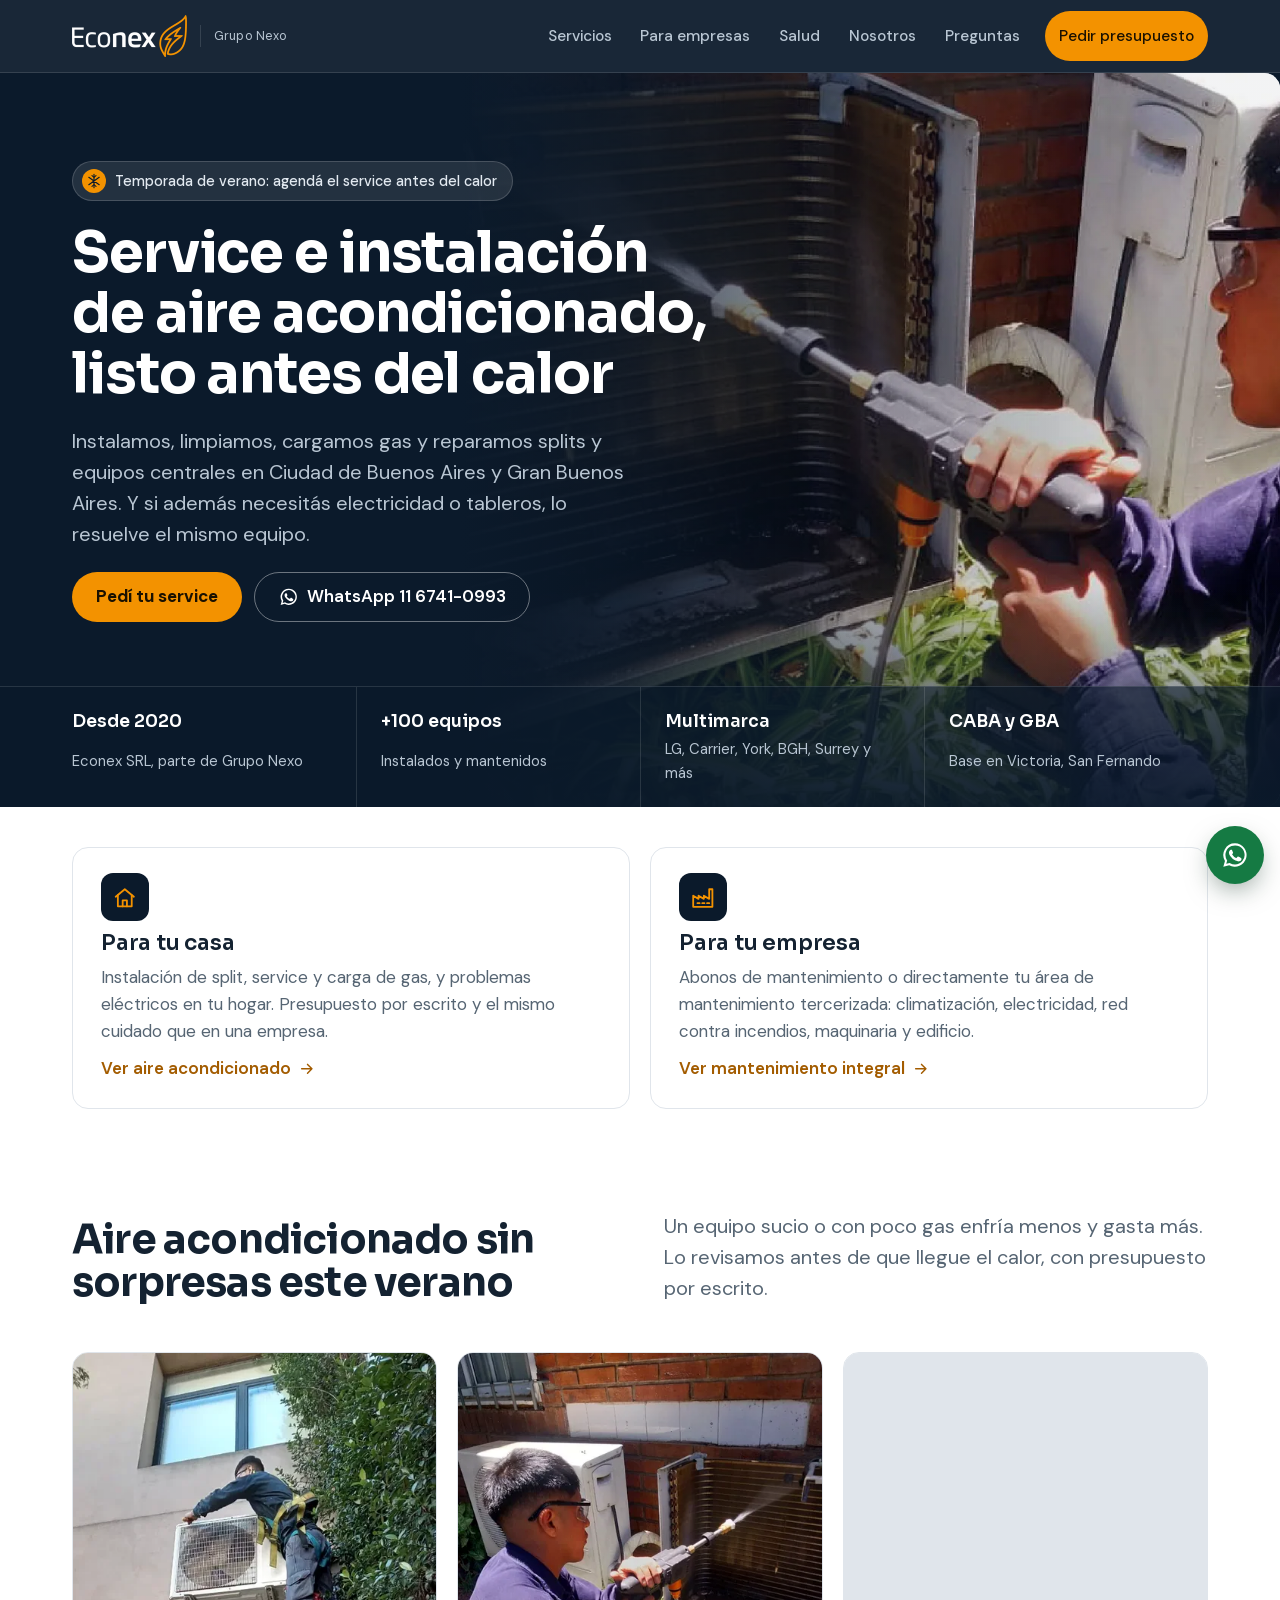
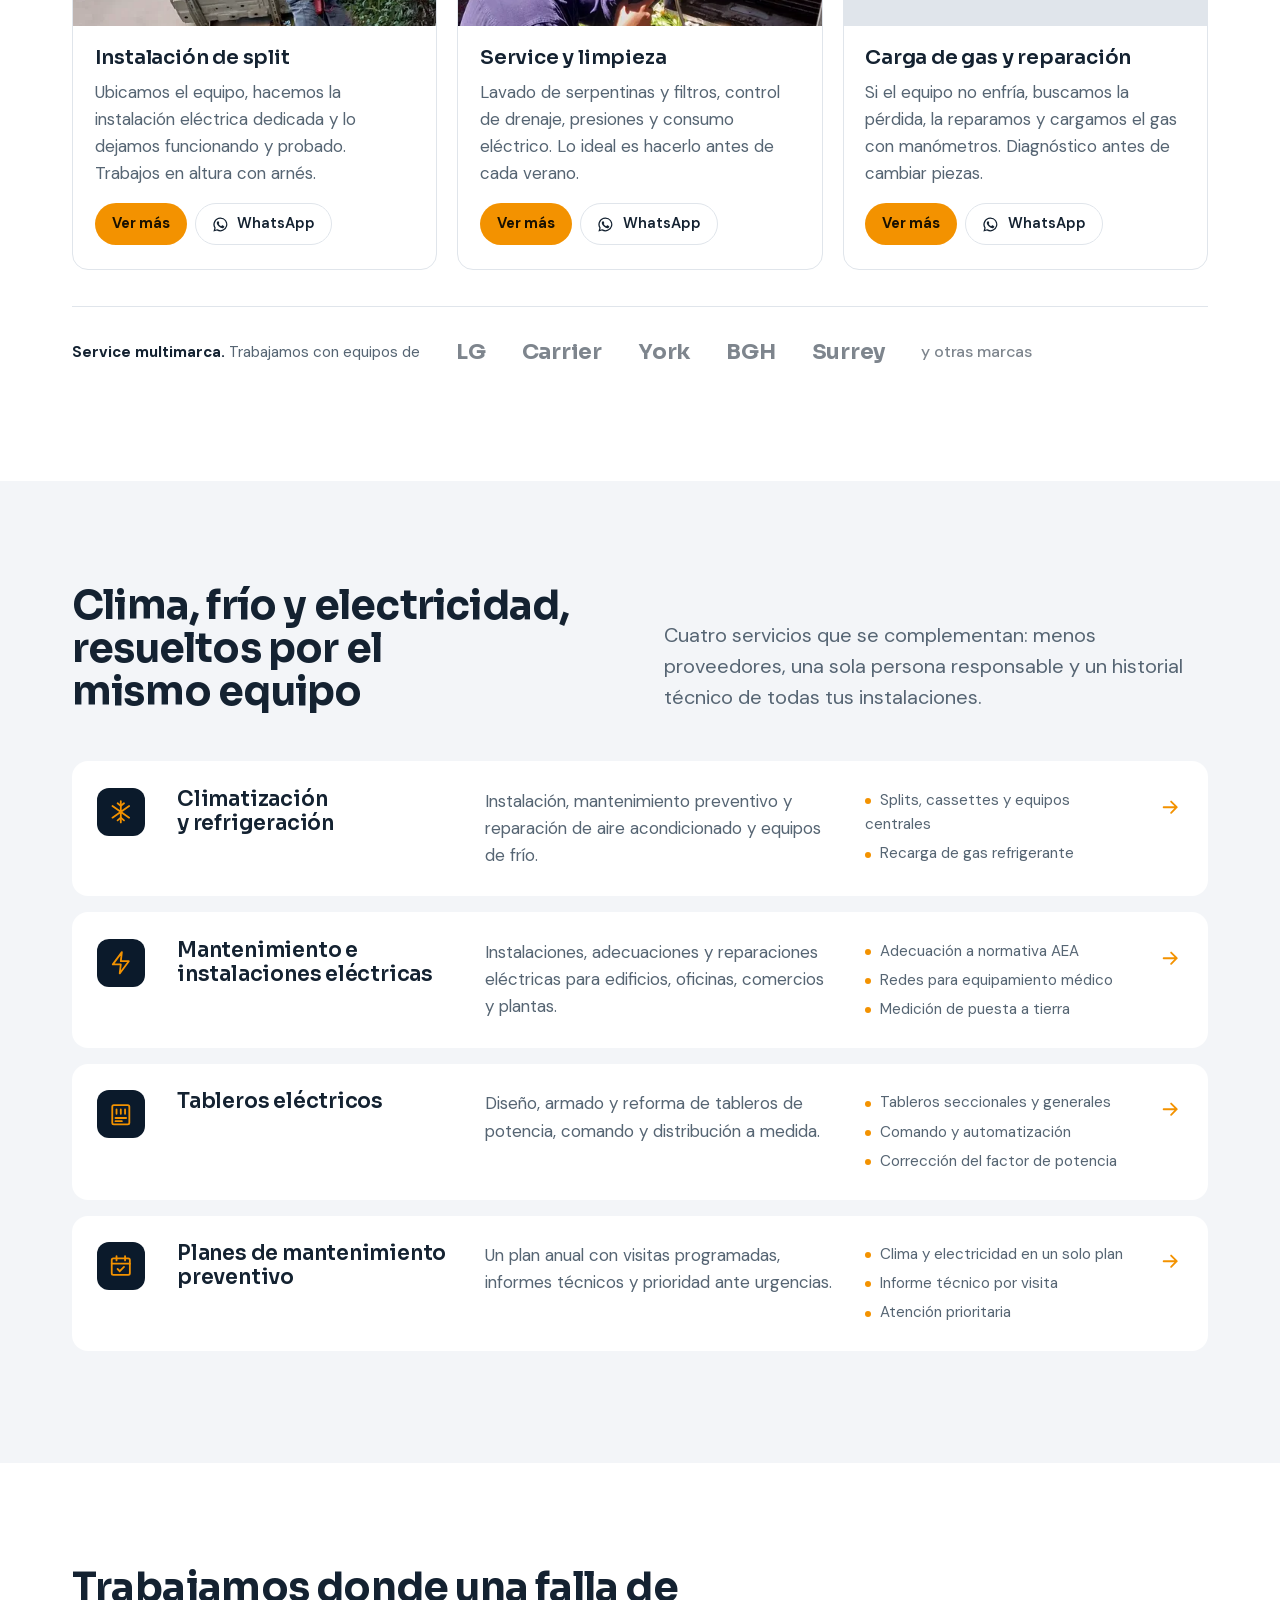
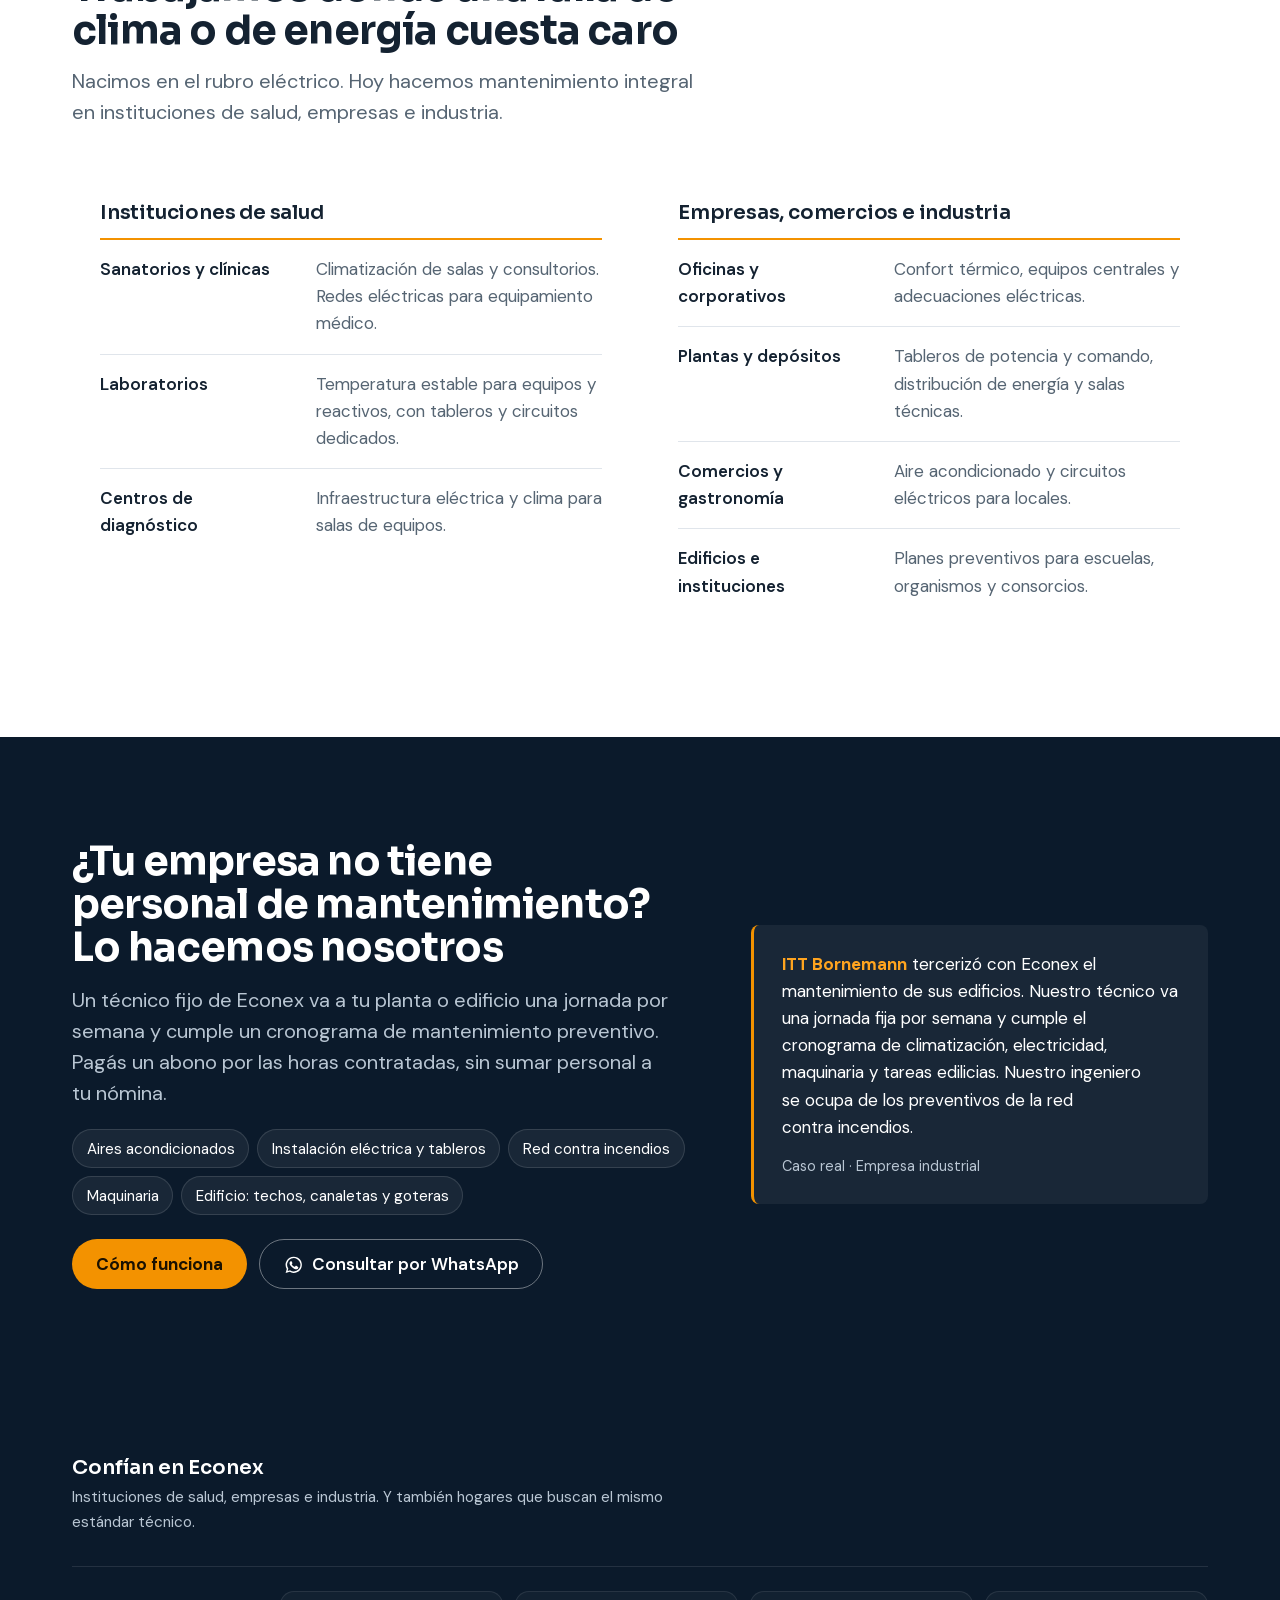
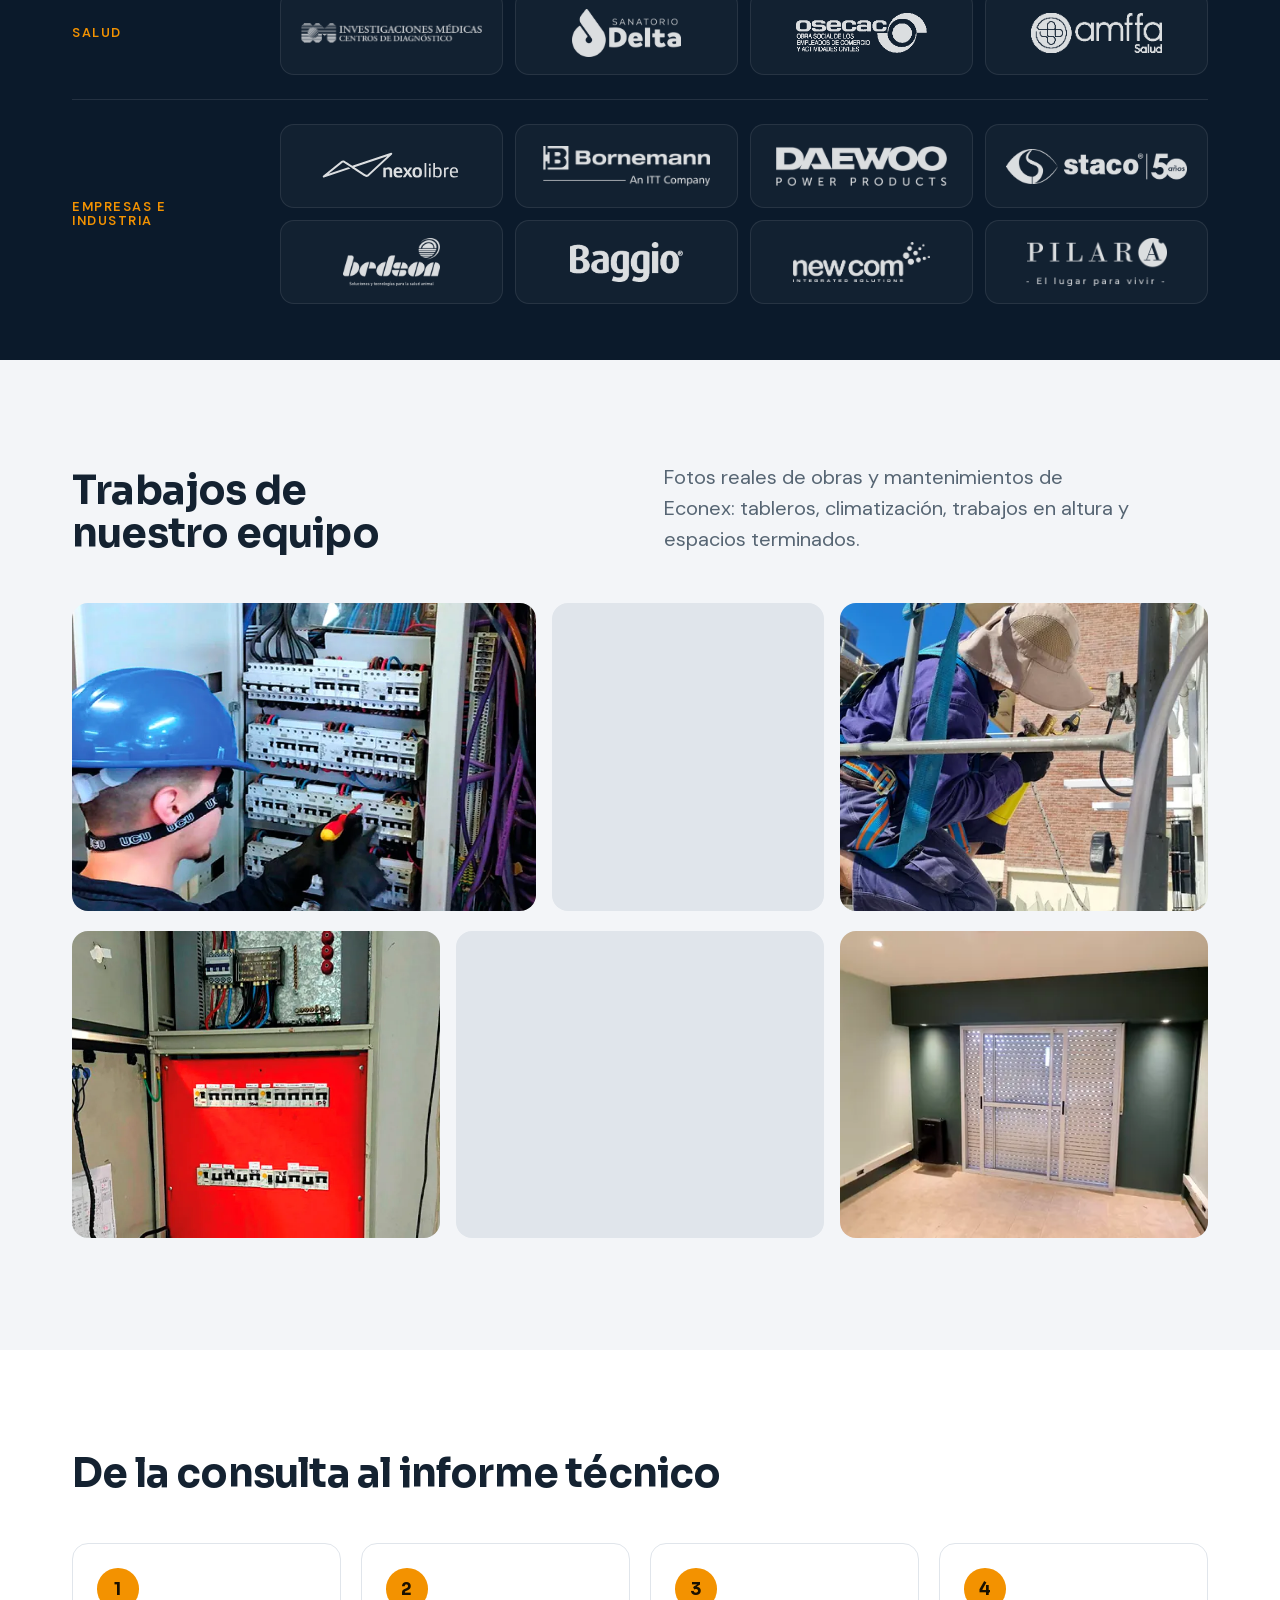
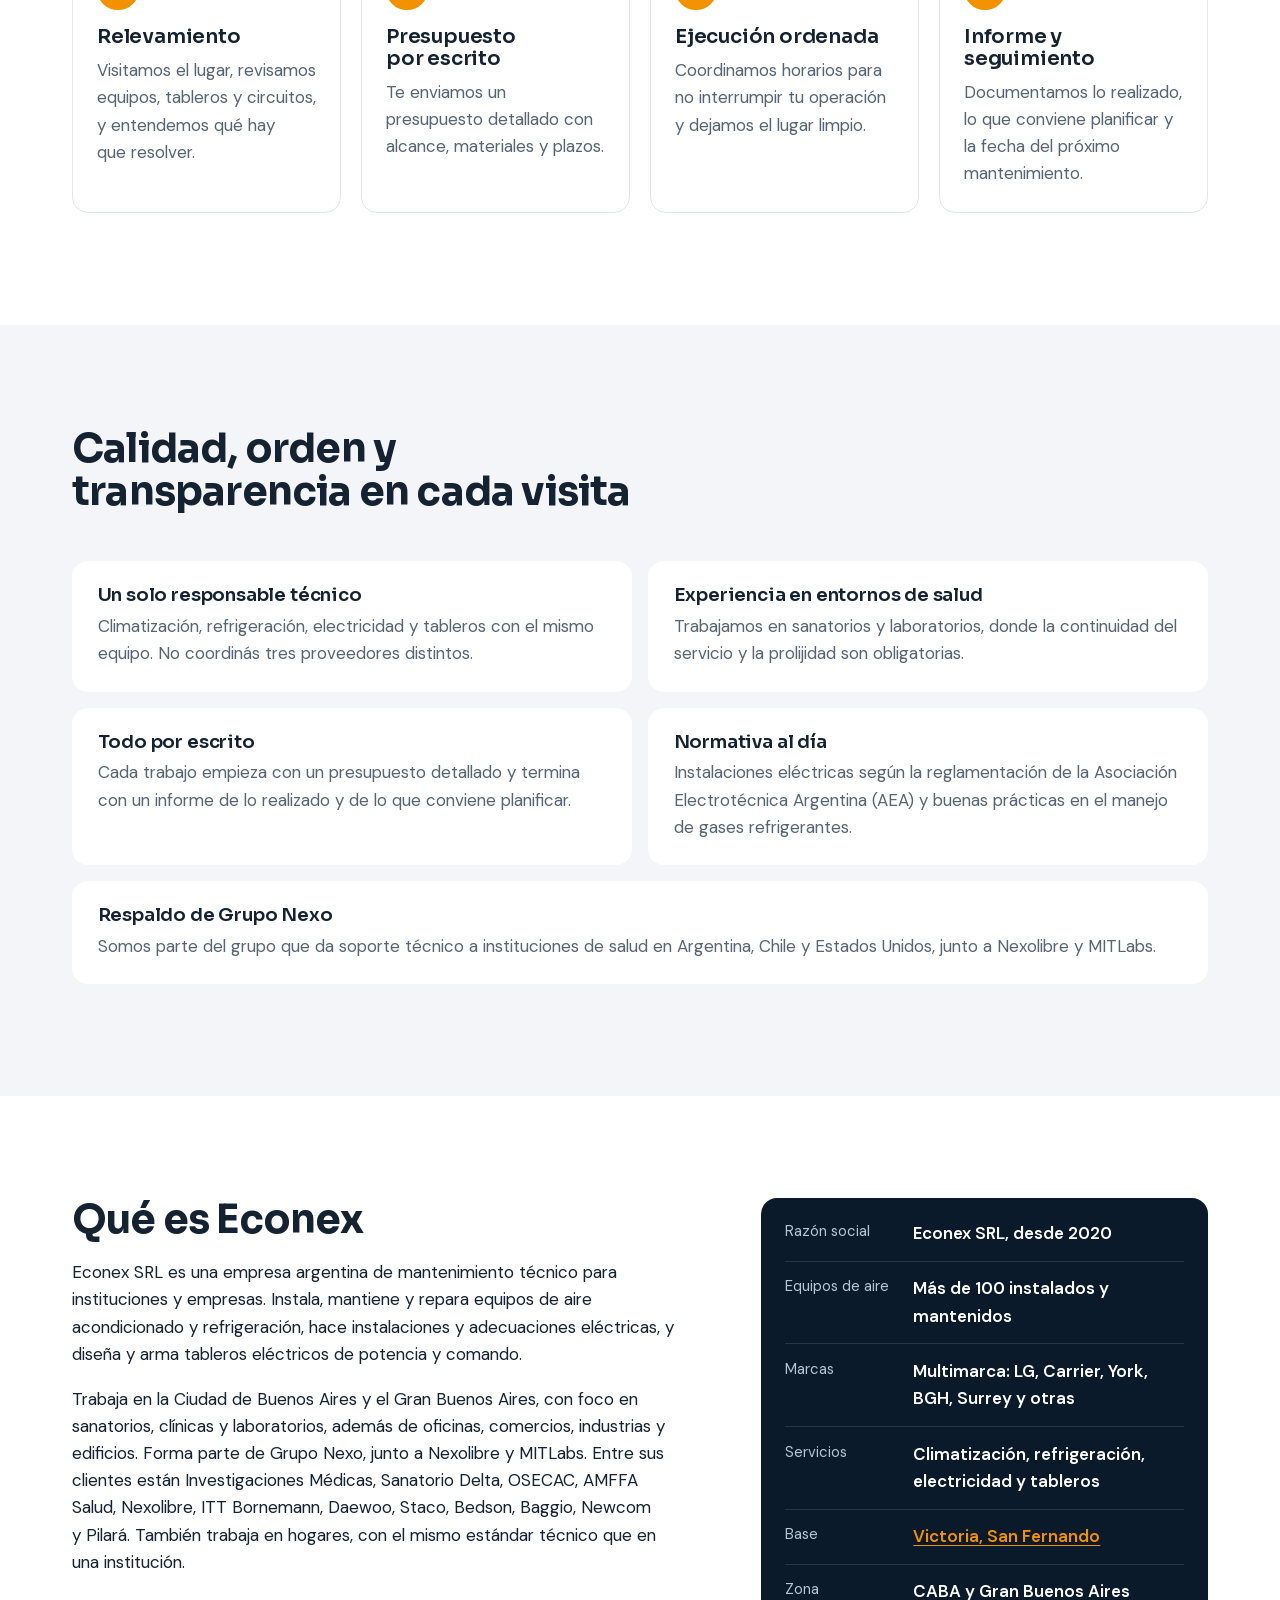
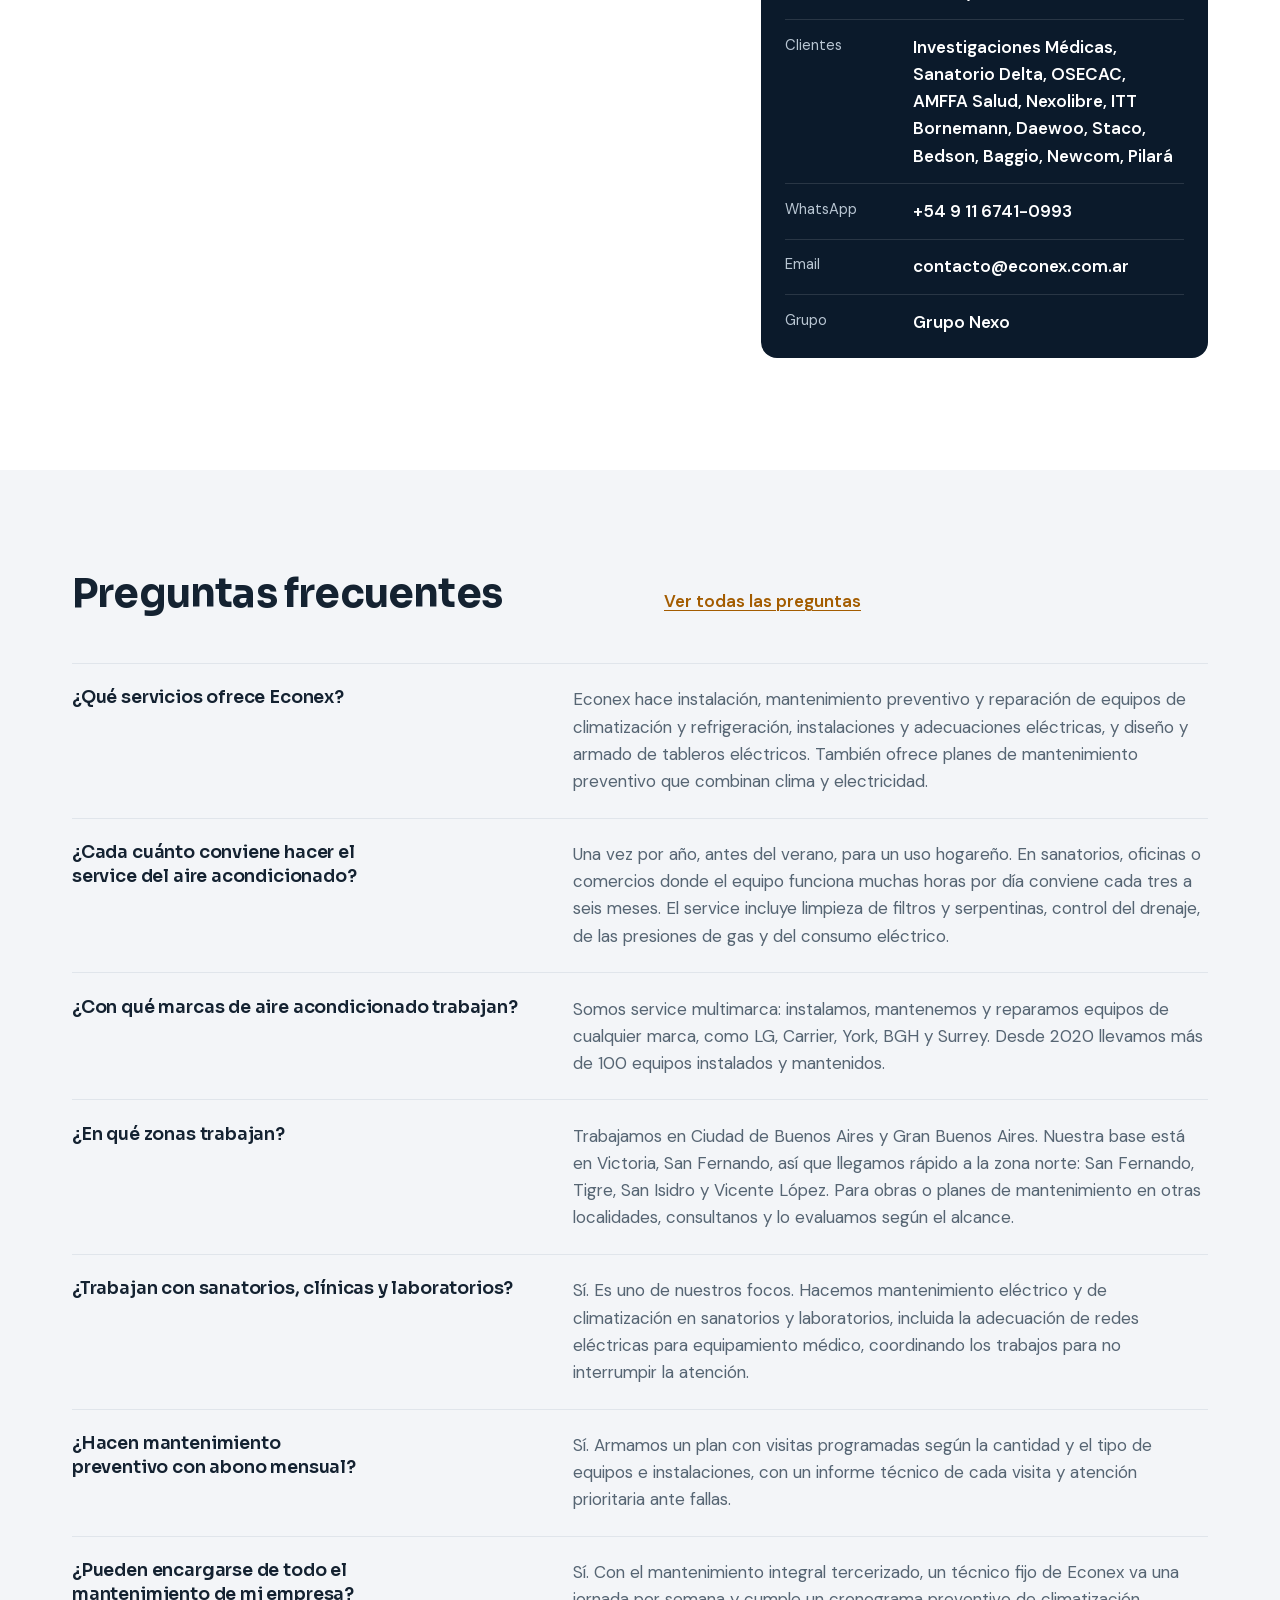
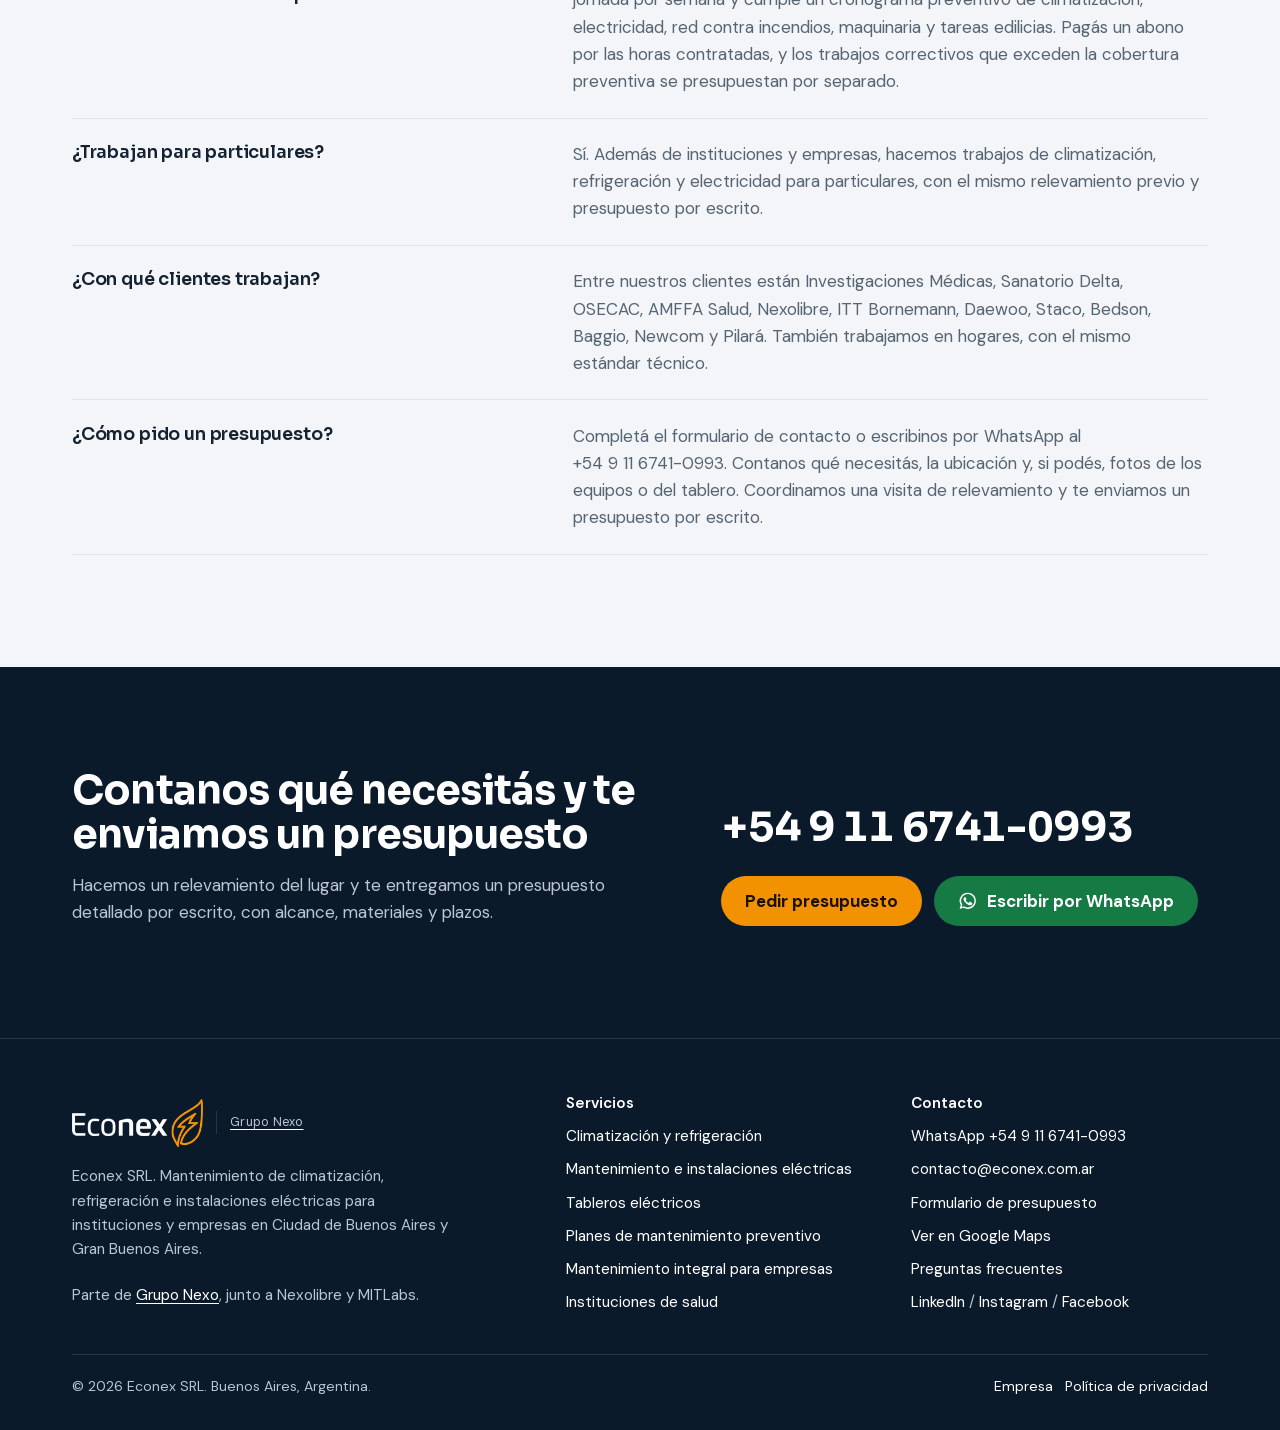
==== index.html @ b2953f40 "Sumar mantenimiento integral tercerizado para empresas Co-Authored-By: Claude Opus 5.5 (1M context) " ====
<!doctype html>
<html lang="es-AR">
<head>
<meta charset="utf-8">
<meta name="viewport" content="width=device-width, initial-scale=1, viewport-fit=cover">
<title>Service e instalación de aire acondicionado | Econex</title>
<meta name="description" content="Service multimarca, instalación, carga de gas y reparación de aire acondicionado en CABA y GBA: LG, Carrier, York, BGH, Surrey y más. Pedí tu service.">
<link rel="canonical" href="https://econex.com.ar/">
<meta name="robots" content="index, follow, max-image-preview:large, max-snippet:-1">
<meta name="theme-color" content="#0b1a2b">
<meta name="geo.region" content="AR-B">
<meta name="geo.placename" content="Buenos Aires">
<meta property="og:locale" content="es_AR">
<meta property="og:type" content="website">
<meta property="og:site_name" content="Econex">
<meta property="og:title" content="Service e instalación de aire acondicionado | Econex">
<meta property="og:description" content="Service multimarca, instalación, carga de gas y reparación de aire acondicionado en CABA y GBA: LG, Carrier, York, BGH, Surrey y más. Pedí tu service.">
<meta property="og:url" content="https://econex.com.ar/">
<meta property="og:image" content="https://econex.com.ar/assets/img/og-econex.jpg">
<meta property="og:image:alt" content="Econex: climatización, refrigeración y electricidad para instituciones y empresas">
<meta property="og:image:width" content="1200">
<meta property="og:image:height" content="630">
<meta name="twitter:card" content="summary_large_image">
<link rel="icon" href="favicon.ico" sizes="32x32">
<link rel="icon" href="favicon.svg" type="image/svg+xml">
<link rel="apple-touch-icon" href="assets/img/apple-touch-icon.png">
<link rel="manifest" href="site.webmanifest">
<link rel="preload" href="assets/fonts/sora.woff2" as="font" type="font/woff2" crossorigin>
<link rel="preload" href="assets/fonts/dm-sans.woff2" as="font" type="font/woff2" crossorigin>
<link rel="stylesheet" href="assets/css/styles.css">
<link rel="alternate" type="text/plain" title="Resumen para asistentes de IA" href="llms.txt">
<script type="application/ld+json">{"@context": "https://schema.org", "@type": ["HVACBusiness", "Electrician"], "@id": "https://econex.com.ar/#organizacion", "name": "Econex", "legalName": "Econex SRL", "foundingDate": "2020", "url": "https://econex.com.ar/", "logo": {"@type": "ImageObject", "url": "https://econex.com.ar/assets/img/logo-econex-cuadrado.png", "width": 600, "height": 600}, "image": ["https://econex.com.ar/assets/img/og-econex.jpg", "https://econex.com.ar/assets/img/trabajos/tablero-electrico-tecnico-con-epp-1605.webp", "https://econex.com.ar/assets/img/trabajos/limpieza-condensadora-aire-acondicionado-1667.webp"], "slogan": "Mantenimiento de climatización, refrigeración y electricidad para que tu institución no se detenga", "description": "Empresa argentina de mantenimiento técnico: climatización, refrigeración, instalaciones eléctricas y tableros para instituciones de salud, empresas, comercios e industria en Ciudad de Buenos Aires y Gran Buenos Aires.", "telephone": "+5491167410993", "email": "contacto@econex.com.ar", "address": {"@type": "PostalAddress", "addressLocality": "Victoria, San Fernando", "addressRegion": "Buenos Aires", "addressCountry": "AR"}, "geo": {"@type": "GeoCoordinates", "latitude": -34.4535017, "longitude": -58.5391568}, "hasMap": "https://maps.google.com/?cid=3645207923227995872", "areaServed": [{"@type": "City", "name": "Ciudad Autónoma de Buenos Aires"}, {"@type": "AdministrativeArea", "name": "Gran Buenos Aires"}, {"@type": "AdministrativeArea", "name": "San Fernando"}, {"@type": "AdministrativeArea", "name": "Tigre"}, {"@type": "AdministrativeArea", "name": "San Isidro"}, {"@type": "AdministrativeArea", "name": "Vicente López"}], "knowsAbout": ["climatización", "aire acondicionado", "instalación de split", "service de aire acondicionado", "service multimarca de aire acondicionado", "aire acondicionado LG", "aire acondicionado Carrier", "aire acondicionado York", "aire acondicionado BGH", "aire acondicionado Surrey", "recarga de gas refrigerante", "instalaciones eléctricas", "tableros eléctricos", "mantenimiento preventivo", "mantenimiento de sanatorios y laboratorios"], "parentOrganization": {"@type": "Organization", "name": "Grupo Nexo", "url": "https://gruponexosoluciones.com"}, "sameAs": ["https://www.linkedin.com/company/econex-electro", "https://www.instagram.com/econex_srl", "https://www.facebook.com/people/Econexsrl/61553557221241", "https://maps.google.com/?cid=3645207923227995872"], "contactPoint": [{"@type": "ContactPoint", "contactType": "sales", "telephone": "+5491167410993", "email": "contacto@econex.com.ar", "areaServed": "AR", "availableLanguage": "es"}], "hasOfferCatalog": {"@type": "OfferCatalog", "name": "Servicios de Econex", "itemListElement": [{"@type": "Offer", "itemOffered": {"@type": "Service", "name": "Climatización y refrigeración", "url": "https://econex.com.ar/servicios/climatizacion-y-refrigeracion.html"}}, {"@type": "Offer", "itemOffered": {"@type": "Service", "name": "Mantenimiento e instalaciones eléctricas", "url": "https://econex.com.ar/servicios/mantenimiento-electrico.html"}}, {"@type": "Offer", "itemOffered": {"@type": "Service", "name": "Tableros eléctricos", "url": "https://econex.com.ar/servicios/tableros-electricos.html"}}, {"@type": "Offer", "itemOffered": {"@type": "Service", "name": "Planes de mantenimiento preventivo", "url": "https://econex.com.ar/servicios/mantenimiento-preventivo.html"}}]}}</script>
<script type="application/ld+json">{"@context": "https://schema.org", "@type": "WebSite", "@id": "https://econex.com.ar/#sitio", "url": "https://econex.com.ar/", "name": "Econex", "inLanguage": "es-AR", "publisher": {"@id": "https://econex.com.ar/#organizacion"}}</script>
<script type="application/ld+json">{"@context": "https://schema.org", "@type": "FAQPage", "mainEntity": [{"@type": "Question", "name": "¿Qué servicios ofrece Econex?", "acceptedAnswer": {"@type": "Answer", "text": "Econex hace instalación, mantenimiento preventivo y reparación de equipos de climatización y refrigeración, instalaciones y adecuaciones eléctricas, y diseño y armado de tableros eléctricos. También ofrece planes de mantenimiento preventivo que combinan clima y electricidad."}}, {"@type": "Question", "name": "¿Cada cuánto conviene hacer el service del aire acondicionado?", "acceptedAnswer": {"@type": "Answer", "text": "Una vez por año, antes del verano, para un uso hogareño. En sanatorios, oficinas o comercios donde el equipo funciona muchas horas por día conviene cada tres a seis meses. El service incluye limpieza de filtros y serpentinas, control del drenaje, de las presiones de gas y del consumo eléctrico."}}, {"@type": "Question", "name": "¿Con qué marcas de aire acondicionado trabajan?", "acceptedAnswer": {"@type": "Answer", "text": "Somos service multimarca: instalamos, mantenemos y reparamos equipos de cualquier marca, como LG, Carrier, York, BGH y Surrey. Desde 2020 llevamos más de 100 equipos instalados y mantenidos."}}, {"@type": "Question", "name": "¿En qué zonas trabajan?", "acceptedAnswer": {"@type": "Answer", "text": "Trabajamos en Ciudad de Buenos Aires y Gran Buenos Aires. Nuestra base está en Victoria, San Fernando, así que llegamos rápido a la zona norte: San Fernando, Tigre, San Isidro y Vicente López. Para obras o planes de mantenimiento en otras localidades, consultanos y lo evaluamos según el alcance."}}, {"@type": "Question", "name": "¿Trabajan con sanatorios, clínicas y laboratorios?", "acceptedAnswer": {"@type": "Answer", "text": "Sí. Es uno de nuestros focos. Hacemos mantenimiento eléctrico y de climatización en sanatorios y laboratorios, incluida la adecuación de redes eléctricas para equipamiento médico, coordinando los trabajos para no interrumpir la atención."}}, {"@type": "Question", "name": "¿Hacen mantenimiento preventivo con abono mensual?", "acceptedAnswer": {"@type": "Answer", "text": "Sí. Armamos un plan con visitas programadas según la cantidad y el tipo de equipos e instalaciones, con un informe técnico de cada visita y atención prioritaria ante fallas."}}, {"@type": "Question", "name": "¿Pueden encargarse de todo el mantenimiento de mi empresa?", "acceptedAnswer": {"@type": "Answer", "text": "Sí. Con el mantenimiento integral tercerizado, un técnico fijo de Econex va una jornada por semana y cumple un cronograma preventivo de climatización, electricidad, red contra incendios, maquinaria y tareas edilicias. Pagás un abono por las horas contratadas, y los trabajos correctivos que exceden la cobertura preventiva se presupuestan por separado."}}, {"@type": "Question", "name": "¿Trabajan para particulares?", "acceptedAnswer": {"@type": "Answer", "text": "Sí. Además de instituciones y empresas, hacemos trabajos de climatización, refrigeración y electricidad para particulares, con el mismo relevamiento previo y presupuesto por escrito."}}, {"@type": "Question", "name": "¿Con qué clientes trabajan?", "acceptedAnswer": {"@type": "Answer", "text": "Entre nuestros clientes están Investigaciones Médicas, Sanatorio Delta, OSECAC, AMFFA Salud, Nexolibre, ITT Bornemann, Daewoo, Staco, Bedson, Baggio, Newcom y Pilará. También trabajamos en hogares, con el mismo estándar técnico."}}, {"@type": "Question", "name": "¿Cómo pido un presupuesto?", "acceptedAnswer": {"@type": "Answer", "text": "Completá el formulario de contacto o escribinos por WhatsApp al +54 9 11 6741-0993. Contanos qué necesitás, la ubicación y, si podés, fotos de los equipos o del tablero. Coordinamos una visita de relevamiento y te enviamos un presupuesto por escrito."}}]}</script>
<script type="application/ld+json">{"@context": "https://schema.org", "@type": "WebPage", "url": "https://econex.com.ar/", "name": "Service e instalación de aire acondicionado | Econex", "inLanguage": "es-AR", "isPartOf": {"@id": "https://econex.com.ar/#sitio"}, "about": {"@id": "https://econex.com.ar/#organizacion"}, "dateModified": "2026-10-16", "primaryImageOfPage": "https://econex.com.ar/assets/img/trabajos/tablero-electrico-tecnico-con-epp-1605.webp"}</script>
<!-- Google Tag Manager: pegar acá el snippet con el ID del contenedor actual (GTM-XXXXXXX) -->
</head>
<body>
<a class="skip" href="#contenido">Saltar al contenido</a>
<header class="site-header">
  <div class="wrap">
    <a class="brand" href="/" aria-label="Econex, inicio"><img class="brand-logo" src="assets/img/logo-econex.webp" srcset="assets/img/logo-econex.webp 2x, assets/img/logo-econex-3x.webp 3x" width="115" height="42" alt=""><span class="brand-sub">Grupo Nexo</span></a>
    <button class="nav-toggle" type="button" aria-expanded="false" aria-controls="nav">Menú</button>
    <nav class="nav" id="nav" aria-label="Principal">
      <a href="servicios.html">Servicios</a>
      <a href="mantenimiento-integral-tercerizado.html">Para empresas</a>
      <a href="instituciones-de-salud.html">Salud</a>
      <a href="empresa.html">Nosotros</a>
      <a href="preguntas-frecuentes.html">Preguntas</a>
      <a class="btn btn-primary" href="contacto.html">Pedir presupuesto</a>
    </nav>
  </div>
</header>
<main id="contenido">

<section class="hero">
  <figure class="photo hero-bg hero-ac"><img src="assets/img/trabajos/limpieza-condensadora-aire-acondicionado-800.webp" srcset="assets/img/trabajos/limpieza-condensadora-aire-acondicionado-480.webp 480w, assets/img/trabajos/limpieza-condensadora-aire-acondicionado-800.webp 800w, assets/img/trabajos/limpieza-condensadora-aire-acondicionado-1200.webp 1200w, assets/img/trabajos/limpieza-condensadora-aire-acondicionado-1667.webp 1667w" sizes="(max-width: 820px) 100vw, 66vw" width="1667" height="1668" alt="Técnico de Econex con anteojos de seguridad limpiando la serpentina de una unidad condensadora de aire acondicionado" fetchpriority="high" decoding="async"></figure>
  <div class="wrap hero-in">
    <a class="season" href="#aire-acondicionado"><svg viewBox="0 0 24 24" fill="none" stroke="currentColor" stroke-width="1.7" stroke-linecap="round" aria-hidden="true"><path d="M12 2v20M4.2 6.5l15.6 11M19.8 6.5 4.2 17.5"/><path d="m9 4 3 2.5L15 4M9 20l3-2.5 3 2.5"/></svg><span>Temporada de verano: agendá el service antes del calor</span></a>
    <h1>Service e instalación de aire acondicionado, listo antes del calor</h1>
    <p class="lead">Instalamos, limpiamos, cargamos gas y reparamos splits y equipos centrales en Ciudad de Buenos Aires y Gran Buenos Aires. Y si además necesitás electricidad o tableros, lo resuelve el mismo equipo.</p>
    <div class="btn-row">
      <a class="btn btn-primary" href="contacto.html">Pedí tu service</a>
      <a class="btn btn-ghost" href="https://wa.me/5491167410993?text=Hola%20Econex%2C%20quiero%20pedir%20un%20service%20de%20aire%20acondicionado." rel="noopener" target="_blank"><svg viewBox="0 0 24 24" fill="currentColor" aria-hidden="true"><path d="M12 2a10 10 0 0 0-8.6 15.1L2 22l5-1.3A10 10 0 1 0 12 2Zm0 18.2a8.2 8.2 0 0 1-4.2-1.2l-.3-.2-3 .8.8-2.9-.2-.3A8.2 8.2 0 1 1 12 20.2Zm4.5-6.1c-.2-.1-1.5-.7-1.7-.8-.2-.1-.4-.1-.6.1l-.8 1c-.1.2-.3.2-.5.1a6.7 6.7 0 0 1-3.3-2.9c-.3-.4.3-.4.7-1.4.1-.2 0-.3 0-.4l-.8-1.8c-.2-.5-.4-.4-.6-.4h-.5a1 1 0 0 0-.7.3 3 3 0 0 0-.9 2.2 5.2 5.2 0 0 0 1.1 2.7 11.8 11.8 0 0 0 4.5 4c1.7.7 2.3.8 3.2.6a2.7 2.7 0 0 0 1.8-1.2 2.2 2.2 0 0 0 .1-1.3c0-.1-.2-.2-.5-.3Z"/></svg> WhatsApp 11 6741-0993</a>
    </div>
  </div>
  <div class="strip">
    <div class="wrap strip-in">
      <div><strong>Desde 2020</strong><span>Econex SRL, parte de Grupo Nexo</span></div>
      <div><strong>+100 equipos</strong><span>Instalados y mantenidos</span></div>
      <div><strong>Multimarca</strong><span>LG, Carrier, York, BGH, Surrey y más</span></div>
      <div><strong>CABA y GBA</strong><span>Base en Victoria, San Fernando</span></div>
    </div>
  </div>
</section>

<section class="section doors-sec" id="para-quien">
  <div class="wrap">
    <h2 class="sr-only">¿Para tu casa o para tu empresa?</h2>
    <div class="doors">
      <a class="door" href="#aire-acondicionado">
        <span class="ico"><svg viewBox="0 0 24 24" fill="none" stroke="currentColor" stroke-width="1.7" stroke-linecap="round" stroke-linejoin="round" aria-hidden="true"><path d="M3.5 11 12 4l8.5 7"/><path d="M5.5 9.5V20h13V9.5"/><path d="M10 20v-5.5h4V20"/></svg></span>
        <h3>Para tu casa</h3>
        <p>Instalación de split, service y carga de gas, y problemas eléctricos en tu hogar. Presupuesto por escrito y el mismo cuidado que en una empresa.</p>
        <span class="go">Ver aire acondicionado <svg viewBox="0 0 24 24" fill="none" stroke="currentColor" stroke-width="2" stroke-linecap="round" stroke-linejoin="round" aria-hidden="true"><path d="M5 12h14M13 6l6 6-6 6"/></svg></span>
      </a>
      <a class="door" href="mantenimiento-integral-tercerizado.html">
        <span class="ico"><svg viewBox="0 0 24 24" fill="none" stroke="currentColor" stroke-width="1.7" stroke-linecap="round" stroke-linejoin="round" aria-hidden="true"><path d="M3 20.5V10l5 3V10l5 3V10l5 3V4h3v16.5Z"/><path d="M7 17h2M11.5 17h2M16 17h2"/></svg></span>
        <h3>Para tu empresa</h3>
        <p>Abonos de mantenimiento o directamente tu área de mantenimiento tercerizada: climatización, electricidad, red contra incendios, maquinaria y edificio.</p>
        <span class="go">Ver mantenimiento integral <svg viewBox="0 0 24 24" fill="none" stroke="currentColor" stroke-width="2" stroke-linecap="round" stroke-linejoin="round" aria-hidden="true"><path d="M5 12h14M13 6l6 6-6 6"/></svg></span>
      </a>
    </div>
  </div>
</section>

<section class="section" id="aire-acondicionado">
  <div class="wrap">
    <div class="section-head wide"><h2>Aire acondicionado sin sorpresas este verano</h2><p class="lead">Un equipo sucio o con poco gas enfría menos y gasta más. Lo revisamos antes de que llegue el calor, con presupuesto por escrito.</p></div>
    <div class="ac-cards">
      <article class="ac-card"><figure class="photo ac-photo"><img src="assets/img/trabajos/instalacion-unidad-exterior-con-arnes-720.webp" srcset="assets/img/trabajos/instalacion-unidad-exterior-con-arnes-480.webp 480w, assets/img/trabajos/instalacion-unidad-exterior-con-arnes-720.webp 720w" sizes="(max-width: 820px) 100vw, 24rem" width="720" height="554" alt="Técnico de Econex con arnés instalando una unidad exterior de aire acondicionado en altura" loading="lazy" decoding="async"></figure><div class="ac-body"><h3>Instalación de split</h3><p>Ubicamos el equipo, hacemos la instalación eléctrica dedicada y lo dejamos funcionando y probado. Trabajos en altura con arnés.</p><div class="ac-ctas"><a class="btn btn-small btn-primary" href="servicios/climatizacion-y-refrigeracion.html">Ver más</a><a class="btn btn-small btn-line" href="https://wa.me/5491167410993?text=Hola%20Econex%2C%20quiero%20instalar%20un%20aire%20acondicionado." rel="noopener" target="_blank"><svg viewBox="0 0 24 24" fill="currentColor" aria-hidden="true"><path d="M12 2a10 10 0 0 0-8.6 15.1L2 22l5-1.3A10 10 0 1 0 12 2Zm0 18.2a8.2 8.2 0 0 1-4.2-1.2l-.3-.2-3 .8.8-2.9-.2-.3A8.2 8.2 0 1 1 12 20.2Zm4.5-6.1c-.2-.1-1.5-.7-1.7-.8-.2-.1-.4-.1-.6.1l-.8 1c-.1.2-.3.2-.5.1a6.7 6.7 0 0 1-3.3-2.9c-.3-.4.3-.4.7-1.4.1-.2 0-.3 0-.4l-.8-1.8c-.2-.5-.4-.4-.6-.4h-.5a1 1 0 0 0-.7.3 3 3 0 0 0-.9 2.2 5.2 5.2 0 0 0 1.1 2.7 11.8 11.8 0 0 0 4.5 4c1.7.7 2.3.8 3.2.6a2.7 2.7 0 0 0 1.8-1.2 2.2 2.2 0 0 0 .1-1.3c0-.1-.2-.2-.5-.3Z"/></svg> WhatsApp</a></div></div></article><article class="ac-card"><figure class="photo ac-photo"><img src="assets/img/trabajos/lavado-serpentina-unidad-exterior-800.webp" srcset="assets/img/trabajos/lavado-serpentina-unidad-exterior-480.webp 480w, assets/img/trabajos/lavado-serpentina-unidad-exterior-800.webp 800w, assets/img/trabajos/lavado-serpentina-unidad-exterior-960.webp 960w" sizes="(max-width: 820px) 100vw, 24rem" width="960" height="1280" alt="Técnico de Econex lavando la serpentina de una unidad exterior de aire acondicionado" loading="lazy" decoding="async"></figure><div class="ac-body"><h3>Service y limpieza</h3><p>Lavado de serpentinas y filtros, control de drenaje, presiones y consumo eléctrico. Lo ideal es hacerlo antes de cada verano.</p><div class="ac-ctas"><a class="btn btn-small btn-primary" href="servicios/climatizacion-y-refrigeracion.html">Ver más</a><a class="btn btn-small btn-line" href="https://wa.me/5491167410993?text=Hola%20Econex%2C%20quiero%20pedir%20un%20service%20de%20aire%20acondicionado." rel="noopener" target="_blank"><svg viewBox="0 0 24 24" fill="currentColor" aria-hidden="true"><path d="M12 2a10 10 0 0 0-8.6 15.1L2 22l5-1.3A10 10 0 1 0 12 2Zm0 18.2a8.2 8.2 0 0 1-4.2-1.2l-.3-.2-3 .8.8-2.9-.2-.3A8.2 8.2 0 1 1 12 20.2Zm4.5-6.1c-.2-.1-1.5-.7-1.7-.8-.2-.1-.4-.1-.6.1l-.8 1c-.1.2-.3.2-.5.1a6.7 6.7 0 0 1-3.3-2.9c-.3-.4.3-.4.7-1.4.1-.2 0-.3 0-.4l-.8-1.8c-.2-.5-.4-.4-.6-.4h-.5a1 1 0 0 0-.7.3 3 3 0 0 0-.9 2.2 5.2 5.2 0 0 0 1.1 2.7 11.8 11.8 0 0 0 4.5 4c1.7.7 2.3.8 3.2.6a2.7 2.7 0 0 0 1.8-1.2 2.2 2.2 0 0 0 .1-1.3c0-.1-.2-.2-.5-.3Z"/></svg> WhatsApp</a></div></div></article><article class="ac-card"><figure class="photo ac-photo"><img src="assets/img/trabajos/carga-gas-refrigerante-manometros-800.webp" srcset="assets/img/trabajos/carga-gas-refrigerante-manometros-480.webp 480w, assets/img/trabajos/carga-gas-refrigerante-manometros-800.webp 800w, assets/img/trabajos/carga-gas-refrigerante-manometros-1200.webp 1200w, assets/img/trabajos/carga-gas-refrigerante-manometros-1605.webp 1605w" sizes="(max-width: 820px) 100vw, 24rem" width="1605" height="1214" alt="Manómetros conectados a una unidad exterior durante la carga de gas refrigerante" loading="lazy" decoding="async"></figure><div class="ac-body"><h3>Carga de gas y reparación</h3><p>Si el equipo no enfría, buscamos la pérdida, la reparamos y cargamos el gas con manómetros. Diagnóstico antes de cambiar piezas.</p><div class="ac-ctas"><a class="btn btn-small btn-primary" href="servicios/climatizacion-y-refrigeracion.html">Ver más</a><a class="btn btn-small btn-line" href="https://wa.me/5491167410993?text=Hola%20Econex%2C%20mi%20aire%20acondicionado%20no%20enfr%C3%ADa." rel="noopener" target="_blank"><svg viewBox="0 0 24 24" fill="currentColor" aria-hidden="true"><path d="M12 2a10 10 0 0 0-8.6 15.1L2 22l5-1.3A10 10 0 1 0 12 2Zm0 18.2a8.2 8.2 0 0 1-4.2-1.2l-.3-.2-3 .8.8-2.9-.2-.3A8.2 8.2 0 1 1 12 20.2Zm4.5-6.1c-.2-.1-1.5-.7-1.7-.8-.2-.1-.4-.1-.6.1l-.8 1c-.1.2-.3.2-.5.1a6.7 6.7 0 0 1-3.3-2.9c-.3-.4.3-.4.7-1.4.1-.2 0-.3 0-.4l-.8-1.8c-.2-.5-.4-.4-.6-.4h-.5a1 1 0 0 0-.7.3 3 3 0 0 0-.9 2.2 5.2 5.2 0 0 0 1.1 2.7 11.8 11.8 0 0 0 4.5 4c1.7.7 2.3.8 3.2.6a2.7 2.7 0 0 0 1.8-1.2 2.2 2.2 0 0 0 .1-1.3c0-.1-.2-.2-.5-.3Z"/></svg> WhatsApp</a></div></div></article>
    </div>
    <div class="brands"><p><strong>Service multimarca.</strong> Trabajamos con equipos de</p><ul><li>LG</li><li>Carrier</li><li>York</li><li>BGH</li><li>Surrey</li><li class="more">y otras marcas</li></ul></div>
  </div>
</section>

<section class="section sunk" id="servicios">
  <div class="wrap">
    <div class="section-head wide"><h2>Clima, frío y electricidad, resueltos por el mismo equipo</h2><p class="lead">Cuatro servicios que se complementan: menos proveedores, una sola persona responsable y un historial técnico de todas tus instalaciones.</p></div>
    <div class="index"><a class="index-row" href="servicios/climatizacion-y-refrigeracion.html">
  <span class="ico"><svg viewBox="0 0 24 24" fill="none" stroke="currentColor" stroke-width="1.7" stroke-linecap="round" aria-hidden="true"><path d="M12 2v20M4.2 6.5l15.6 11M19.8 6.5 4.2 17.5"/><path d="m9 4 3 2.5L15 4M9 20l3-2.5 3 2.5"/></svg></span>
  <h3>Climatización y refrigeración</h3>
  <p>Instalación, mantenimiento preventivo y reparación de aire acondicionado y equipos de frío.</p>
  <ul><li>Splits, cassettes y equipos centrales</li><li>Recarga de gas refrigerante</li></ul>
  <span class="go"><svg viewBox="0 0 24 24" fill="none" stroke="currentColor" stroke-width="2" stroke-linecap="round" stroke-linejoin="round" aria-hidden="true"><path d="M5 12h14M13 6l6 6-6 6"/></svg></span>
</a>
<a class="index-row" href="servicios/mantenimiento-electrico.html">
  <span class="ico volt"><svg viewBox="0 0 24 24" fill="none" stroke="currentColor" stroke-width="1.7" stroke-linejoin="round" aria-hidden="true"><path d="M13 2 4.5 13.5H12L11 22l8.5-11.5H12L13 2Z"/></svg></span>
  <h3>Mantenimiento e instalaciones eléctricas</h3>
  <p>Instalaciones, adecuaciones y reparaciones eléctricas para edificios, oficinas, comercios y plantas.</p>
  <ul><li>Adecuación a normativa AEA</li><li>Redes para equipamiento médico</li><li>Medición de puesta a tierra</li></ul>
  <span class="go"><svg viewBox="0 0 24 24" fill="none" stroke="currentColor" stroke-width="2" stroke-linecap="round" stroke-linejoin="round" aria-hidden="true"><path d="M5 12h14M13 6l6 6-6 6"/></svg></span>
</a>
<a class="index-row" href="servicios/tableros-electricos.html">
  <span class="ico volt"><svg viewBox="0 0 24 24" fill="none" stroke="currentColor" stroke-width="1.7" stroke-linecap="round" aria-hidden="true"><rect x="4" y="3" width="16" height="18" rx="1.5"/><path d="M8 7v4M12 7v4M16 7v4M7 15h10M7 18h6"/></svg></span>
  <h3>Tableros eléctricos</h3>
  <p>Diseño, armado y reforma de tableros de potencia, comando y distribución a medida.</p>
  <ul><li>Tableros seccionales y generales</li><li>Comando y automatización</li><li>Corrección del factor de potencia</li></ul>
  <span class="go"><svg viewBox="0 0 24 24" fill="none" stroke="currentColor" stroke-width="2" stroke-linecap="round" stroke-linejoin="round" aria-hidden="true"><path d="M5 12h14M13 6l6 6-6 6"/></svg></span>
</a>
<a class="index-row" href="servicios/mantenimiento-preventivo.html">
  <span class="ico"><svg viewBox="0 0 24 24" fill="none" stroke="currentColor" stroke-width="1.7" stroke-linecap="round" aria-hidden="true"><rect x="3.5" y="5" width="17" height="15.5" rx="1.5"/><path d="M3.5 10h17M8 3v4M16 3v4"/><path d="m9 15 2 2 4-4"/></svg></span>
  <h3>Planes de mantenimiento preventivo</h3>
  <p>Un plan anual con visitas programadas, informes técnicos y prioridad ante urgencias.</p>
  <ul><li>Clima y electricidad en un solo plan</li><li>Informe técnico por visita</li><li>Atención prioritaria</li></ul>
  <span class="go"><svg viewBox="0 0 24 24" fill="none" stroke="currentColor" stroke-width="2" stroke-linecap="round" stroke-linejoin="round" aria-hidden="true"><path d="M5 12h14M13 6l6 6-6 6"/></svg></span>
</a></div>
  </div>
</section>

<section class="section" id="sectores">
  <div class="wrap">
    <div class="section-head"><h2>Trabajamos donde una falla de clima o de energía cuesta caro</h2><p class="lead">Nacimos en el rubro eléctrico. Hoy hacemos mantenimiento integral en instituciones de salud, empresas e industria.</p></div>
    <div class="sector-groups">
      <div><h3><a href="instituciones-de-salud.html">Instituciones de salud</a></h3><ul class="sector-list">
        <li><strong>Sanatorios y clínicas</strong><span>Climatización de salas y consultorios. Redes eléctricas para equipamiento médico.</span></li>
        <li><strong>Laboratorios</strong><span>Temperatura estable para equipos y reactivos, con tableros y circuitos dedicados.</span></li>
        <li><strong>Centros de diagnóstico</strong><span>Infraestructura eléctrica y clima para salas de equipos.</span></li>
      </ul></div>
      <div><h3>Empresas, comercios e industria</h3><ul class="sector-list">
        <li><strong>Oficinas y corporativos</strong><span>Confort térmico, equipos centrales y adecuaciones eléctricas.</span></li>
        <li><strong>Plantas y depósitos</strong><span>Tableros de potencia y comando, distribución de energía y salas técnicas.</span></li>
        <li><strong>Comercios y gastronomía</strong><span>Aire acondicionado y circuitos eléctricos para locales.</span></li>
        <li><strong>Edificios e instituciones</strong><span>Planes preventivos para escuelas, organismos y consorcios.</span></li>
      </ul></div>
    </div>
  </div>
</section>

<section class="section mi-band" id="mantenimiento-integral">
  <div class="wrap mi-in">
    <div>
      <h2>¿Tu empresa no tiene personal de mantenimiento? Lo hacemos nosotros</h2>
      <p class="lead">Un técnico fijo de Econex va a tu planta o edificio una jornada por semana y cumple un cronograma de mantenimiento preventivo. Pagás un abono por las horas contratadas, sin sumar personal a tu nómina.</p>
      <ul class="mi-systems">
        <li>Aires acondicionados</li><li>Instalación eléctrica y tableros</li><li>Red contra incendios</li><li>Maquinaria</li><li>Edificio: techos, canaletas y goteras</li>
      </ul>
      <div class="btn-row"><a class="btn btn-primary" href="mantenimiento-integral-tercerizado.html">Cómo funciona</a><a class="btn btn-line" href="https://wa.me/5491167410993?text=Hola%20Econex%2C%20quiero%20consultar%20por%20mantenimiento%20integral%20para%20mi%20empresa." rel="noopener" target="_blank"><svg viewBox="0 0 24 24" fill="currentColor" aria-hidden="true"><path d="M12 2a10 10 0 0 0-8.6 15.1L2 22l5-1.3A10 10 0 1 0 12 2Zm0 18.2a8.2 8.2 0 0 1-4.2-1.2l-.3-.2-3 .8.8-2.9-.2-.3A8.2 8.2 0 1 1 12 20.2Zm4.5-6.1c-.2-.1-1.5-.7-1.7-.8-.2-.1-.4-.1-.6.1l-.8 1c-.1.2-.3.2-.5.1a6.7 6.7 0 0 1-3.3-2.9c-.3-.4.3-.4.7-1.4.1-.2 0-.3 0-.4l-.8-1.8c-.2-.5-.4-.4-.6-.4h-.5a1 1 0 0 0-.7.3 3 3 0 0 0-.9 2.2 5.2 5.2 0 0 0 1.1 2.7 11.8 11.8 0 0 0 4.5 4c1.7.7 2.3.8 3.2.6a2.7 2.7 0 0 0 1.8-1.2 2.2 2.2 0 0 0 .1-1.3c0-.1-.2-.2-.5-.3Z"/></svg> Consultar por WhatsApp</a></div>
    </div>
    <blockquote class="mi-case">
      <p><strong>ITT Bornemann</strong> tercerizó con Econex el mantenimiento de sus edificios. Nuestro técnico va una jornada fija por semana y cumple el cronograma de climatización, electricidad, maquinaria y tareas edilicias. Nuestro ingeniero se ocupa de los preventivos de la red contra incendios.</p>
      <footer>Caso real · Empresa industrial</footer>
    </blockquote>
  </div>
</section>

<section class="section" id="clientes">
  <div class="wrap clients">
    <div class="clients-head"><h2>Confían en Econex</h2><p>Instituciones de salud, empresas e industria. Y también hogares que buscan el mismo estándar técnico.</p></div>
    <div class="client-group"><h3>Salud</h3><ul class="client-logos"><li><img src="assets/img/clientes/investigaciones-medicas.webp" alt="Investigaciones Médicas" width="760" height="87" loading="lazy" decoding="async"></li><li><img src="assets/img/clientes/sanatorio-delta.webp" alt="Sanatorio Delta" width="296" height="130" loading="lazy" decoding="async"></li><li><img src="assets/img/clientes/osecac.webp" alt="OSECAC" width="249" height="76" loading="lazy" decoding="async"></li><li><img src="assets/img/clientes/amffa-salud.webp" alt="AMFFA Salud" width="164" height="50" loading="lazy" decoding="async"></li></ul></div><div class="client-group"><h3>Empresas e industria</h3><ul class="client-logos"><li><img src="assets/img/clientes/nexolibre.svg" alt="Nexolibre" width="1508" height="352" loading="lazy" decoding="async"></li><li><img src="assets/img/clientes/itt-bornemann.webp" alt="ITT Bornemann" width="382" height="92" loading="lazy" decoding="async"></li><li><img src="assets/img/clientes/daewoo.webp" alt="Daewoo" width="410" height="96" loading="lazy" decoding="async"></li><li><img src="assets/img/clientes/staco.webp" alt="Staco" width="480" height="93" loading="lazy" decoding="async"></li><li><img src="assets/img/clientes/bedson.webp" alt="Bedson" width="264" height="130" loading="lazy" decoding="async"></li><li><img src="assets/img/clientes/baggio.webp" alt="Baggio" width="366" height="130" loading="lazy" decoding="async"></li><li><img src="assets/img/clientes/newcom.webp" alt="Newcom" width="614" height="178" loading="lazy" decoding="async"></li><li><img src="assets/img/clientes/pilara.webp" alt="Pilará" width="300" height="102" loading="lazy" decoding="async"></li></ul></div>
  </div>
</section>

<section class="section sunk" id="trabajos">
  <div class="wrap">
    <div class="section-head wide"><h2>Trabajos de nuestro equipo</h2><p class="lead">Fotos reales de obras y mantenimientos de Econex: tableros, climatización, trabajos en altura y espacios terminados.</p></div>
    <div class="gallery">
      <figure class="photo g-a"><img src="assets/img/trabajos/tablero-electrico-tecnico-con-epp-800.webp" srcset="assets/img/trabajos/tablero-electrico-tecnico-con-epp-480.webp 480w, assets/img/trabajos/tablero-electrico-tecnico-con-epp-800.webp 800w, assets/img/trabajos/tablero-electrico-tecnico-con-epp-1200.webp 1200w, assets/img/trabajos/tablero-electrico-tecnico-con-epp-1605.webp 1605w" sizes="(max-width: 860px) 50vw, 40vw" width="1605" height="1214" alt="Técnico de Econex con casco, anteojos y guantes trabajando en un tablero eléctrico" loading="lazy" decoding="async"></figure>
      <figure class="photo g-b"><img src="assets/img/trabajos/limpieza-condensadora-aire-acondicionado-800.webp" srcset="assets/img/trabajos/limpieza-condensadora-aire-acondicionado-480.webp 480w, assets/img/trabajos/limpieza-condensadora-aire-acondicionado-800.webp 800w, assets/img/trabajos/limpieza-condensadora-aire-acondicionado-1200.webp 1200w, assets/img/trabajos/limpieza-condensadora-aire-acondicionado-1667.webp 1667w" sizes="(max-width: 860px) 50vw, 40vw" width="1667" height="1668" alt="Limpieza de la serpentina de una unidad condensadora de aire acondicionado" loading="lazy" decoding="async"></figure>
      <figure class="photo g-c"><img src="assets/img/trabajos/trabajo-en-altura-con-arnes-800.webp" srcset="assets/img/trabajos/trabajo-en-altura-con-arnes-480.webp 480w, assets/img/trabajos/trabajo-en-altura-con-arnes-800.webp 800w, assets/img/trabajos/trabajo-en-altura-con-arnes-1200.webp 1200w, assets/img/trabajos/trabajo-en-altura-con-arnes-1600.webp 1600w, assets/img/trabajos/trabajo-en-altura-con-arnes-1880.webp 1880w" sizes="(max-width: 860px) 50vw, 40vw" width="1880" height="878" alt="Técnico con arnés de seguridad trabajando en altura sobre una terraza" loading="lazy" decoding="async"></figure>
      <figure class="photo g-d"><img src="assets/img/trabajos/tablero-general-armado-800.webp" srcset="assets/img/trabajos/tablero-general-armado-480.webp 480w, assets/img/trabajos/tablero-general-armado-800.webp 800w, assets/img/trabajos/tablero-general-armado-1200.webp 1200w, assets/img/trabajos/tablero-general-armado-1605.webp 1605w" sizes="(max-width: 860px) 50vw, 40vw" width="1605" height="1214" alt="Tablero general armado con interruptores identificados" loading="lazy" decoding="async"></figure>
      <figure class="photo g-e"><img src="assets/img/trabajos/carga-gas-refrigerante-manometros-800.webp" srcset="assets/img/trabajos/carga-gas-refrigerante-manometros-480.webp 480w, assets/img/trabajos/carga-gas-refrigerante-manometros-800.webp 800w, assets/img/trabajos/carga-gas-refrigerante-manometros-1200.webp 1200w, assets/img/trabajos/carga-gas-refrigerante-manometros-1605.webp 1605w" sizes="(max-width: 860px) 50vw, 40vw" width="1605" height="1214" alt="Manómetros conectados a una unidad exterior durante una reparación" loading="lazy" decoding="async"></figure>
      <figure class="photo g-f"><img src="assets/img/trabajos/local-terminado-climatizado-800.webp" srcset="assets/img/trabajos/local-terminado-climatizado-480.webp 480w, assets/img/trabajos/local-terminado-climatizado-800.webp 800w, assets/img/trabajos/local-terminado-climatizado-1200.webp 1200w, assets/img/trabajos/local-terminado-climatizado-1600.webp 1600w, assets/img/trabajos/local-terminado-climatizado-2400.webp 2400w" sizes="(max-width: 860px) 50vw, 40vw" width="2400" height="1121" alt="Local terminado con iluminación y climatización nuevas" loading="lazy" decoding="async"></figure>
    </div>
  </div>
</section>

<section class="section" id="como-trabajamos">
  <div class="wrap">
    <div class="section-head"><h2>De la consulta al informe técnico</h2></div>
    <ol class="steps">
      <li><h3>Relevamiento</h3><p>Visitamos el lugar, revisamos equipos, tableros y circuitos, y entendemos qué hay que resolver.</p></li>
      <li><h3>Presupuesto por escrito</h3><p>Te enviamos un presupuesto detallado con alcance, materiales y plazos.</p></li>
      <li><h3>Ejecución ordenada</h3><p>Coordinamos horarios para no interrumpir tu operación y dejamos el lugar limpio.</p></li>
      <li><h3>Informe y seguimiento</h3><p>Documentamos lo realizado, lo que conviene planificar y la fecha del próximo mantenimiento.</p></li>
    </ol>
  </div>
</section>

<section class="section sunk" id="por-que">
  <div class="wrap">
    <div class="section-head"><h2>Calidad, orden y transparencia en cada visita</h2></div>
    <div class="commit">
      <div><h3>Un solo responsable técnico</h3><p>Climatización, refrigeración, electricidad y tableros con el mismo equipo. No coordinás tres proveedores distintos.</p></div>
      <div><h3>Experiencia en entornos de salud</h3><p>Trabajamos en sanatorios y laboratorios, donde la continuidad del servicio y la prolijidad son obligatorias.</p></div>
      <div><h3>Todo por escrito</h3><p>Cada trabajo empieza con un presupuesto detallado y termina con un informe de lo realizado y de lo que conviene planificar.</p></div>
      <div><h3>Normativa al día</h3><p>Instalaciones eléctricas según la reglamentación de la Asociación Electrotécnica Argentina (AEA) y buenas prácticas en el manejo de gases refrigerantes.</p></div>
      <div><h3>Respaldo de Grupo Nexo</h3><p>Somos parte del grupo que da soporte técnico a instituciones de salud en Argentina, Chile y Estados Unidos, junto a Nexolibre y MITLabs.</p></div>
    </div>
  </div>
</section>

<section class="section" id="en-resumen">
  <div class="wrap summary">
    <div class="text">
      <h2>Qué es Econex</h2>
      <p>Econex SRL es una empresa argentina de mantenimiento técnico para instituciones y empresas. Instala, mantiene y repara equipos de aire acondicionado y refrigeración, hace instalaciones y adecuaciones eléctricas, y diseña y arma tableros eléctricos de potencia y comando.</p>
      <p>Trabaja en la Ciudad de Buenos Aires y el Gran Buenos Aires, con foco en sanatorios, clínicas y laboratorios, además de oficinas, comercios, industrias y edificios. Forma parte de Grupo Nexo, junto a Nexolibre y MITLabs. Entre sus clientes están Investigaciones Médicas, Sanatorio Delta, OSECAC, AMFFA Salud, Nexolibre, ITT Bornemann, Daewoo, Staco, Bedson, Baggio, Newcom y Pilará. También trabaja en hogares, con el mismo estándar técnico que en una institución.</p>
    </div>
    <dl class="facts">
      <div><dt>Razón social</dt><dd>Econex SRL, desde 2020</dd></div>
      <div><dt>Equipos de aire</dt><dd>Más de 100 instalados y mantenidos</dd></div>
      <div><dt>Marcas</dt><dd>Multimarca: LG, Carrier, York, BGH, Surrey y otras</dd></div>
      <div><dt>Servicios</dt><dd>Climatización, refrigeración, electricidad y tableros</dd></div>
      <div><dt>Base</dt><dd><a href="https://maps.app.goo.gl/mrSBR9cGimJLiuqK8" rel="noopener" target="_blank">Victoria, San Fernando</a></dd></div>
      <div><dt>Zona</dt><dd>CABA y Gran Buenos Aires</dd></div>
      <div><dt>Clientes</dt><dd>Investigaciones Médicas, Sanatorio Delta, OSECAC, AMFFA Salud, Nexolibre, ITT Bornemann, Daewoo, Staco, Bedson, Baggio, Newcom, Pilará</dd></div>
      <div><dt>WhatsApp</dt><dd>+54 9 11 6741-0993</dd></div>
      <div><dt>Email</dt><dd>contacto@econex.com.ar</dd></div>
      <div><dt>Grupo</dt><dd>Grupo Nexo</dd></div>
    </dl>
  </div>
</section>

<section class="section sunk" id="preguntas">
  <div class="wrap">
    <div class="section-head wide"><h2>Preguntas frecuentes</h2><p><a class="textlink" href="preguntas-frecuentes.html">Ver todas las preguntas</a></p></div>
    <div class="qa"><div><h3>¿Qué servicios ofrece Econex?</h3><p>Econex hace instalación, mantenimiento preventivo y reparación de equipos de climatización y refrigeración, instalaciones y adecuaciones eléctricas, y diseño y armado de tableros eléctricos. También ofrece planes de mantenimiento preventivo que combinan clima y electricidad.</p></div><div><h3>¿Cada cuánto conviene hacer el service del aire acondicionado?</h3><p>Una vez por año, antes del verano, para un uso hogareño. En sanatorios, oficinas o comercios donde el equipo funciona muchas horas por día conviene cada tres a seis meses. El service incluye limpieza de filtros y serpentinas, control del drenaje, de las presiones de gas y del consumo eléctrico.</p></div><div><h3>¿Con qué marcas de aire acondicionado trabajan?</h3><p>Somos service multimarca: instalamos, mantenemos y reparamos equipos de cualquier marca, como LG, Carrier, York, BGH y Surrey. Desde 2020 llevamos más de 100 equipos instalados y mantenidos.</p></div><div><h3>¿En qué zonas trabajan?</h3><p>Trabajamos en Ciudad de Buenos Aires y Gran Buenos Aires. Nuestra base está en Victoria, San Fernando, así que llegamos rápido a la zona norte: San Fernando, Tigre, San Isidro y Vicente López. Para obras o planes de mantenimiento en otras localidades, consultanos y lo evaluamos según el alcance.</p></div><div><h3>¿Trabajan con sanatorios, clínicas y laboratorios?</h3><p>Sí. Es uno de nuestros focos. Hacemos mantenimiento eléctrico y de climatización en sanatorios y laboratorios, incluida la adecuación de redes eléctricas para equipamiento médico, coordinando los trabajos para no interrumpir la atención.</p></div><div><h3>¿Hacen mantenimiento preventivo con abono mensual?</h3><p>Sí. Armamos un plan con visitas programadas según la cantidad y el tipo de equipos e instalaciones, con un informe técnico de cada visita y atención prioritaria ante fallas.</p></div><div><h3>¿Pueden encargarse de todo el mantenimiento de mi empresa?</h3><p>Sí. Con el mantenimiento integral tercerizado, un técnico fijo de Econex va una jornada por semana y cumple un cronograma preventivo de climatización, electricidad, red contra incendios, maquinaria y tareas edilicias. Pagás un abono por las horas contratadas, y los trabajos correctivos que exceden la cobertura preventiva se presupuestan por separado.</p></div><div><h3>¿Trabajan para particulares?</h3><p>Sí. Además de instituciones y empresas, hacemos trabajos de climatización, refrigeración y electricidad para particulares, con el mismo relevamiento previo y presupuesto por escrito.</p></div><div><h3>¿Con qué clientes trabajan?</h3><p>Entre nuestros clientes están Investigaciones Médicas, Sanatorio Delta, OSECAC, AMFFA Salud, Nexolibre, ITT Bornemann, Daewoo, Staco, Bedson, Baggio, Newcom y Pilará. También trabajamos en hogares, con el mismo estándar técnico.</p></div><div><h3>¿Cómo pido un presupuesto?</h3><p>Completá el formulario de contacto o escribinos por WhatsApp al <span class="nowrap">+54 9 11 6741-0993</span>. Contanos qué necesitás, la ubicación y, si podés, fotos de los equipos o del tablero. Coordinamos una visita de relevamiento y te enviamos un presupuesto por escrito.</p></div></div>
  </div>
</section>
<section class="section cta-dark"><div class="wrap closing">
  <div><h2>Contanos qué necesitás y te enviamos un presupuesto</h2><p>Hacemos un relevamiento del lugar y te entregamos un presupuesto detallado por escrito, con alcance, materiales y plazos.</p></div>
  <div class="contact-direct">
    <a class="phone" href="tel:+5491167410993">+54 9 11 6741-0993</a>
    <div class="btn-row"><a class="btn btn-primary" href="contacto.html">Pedir presupuesto</a><a class="btn btn-wa" href="https://wa.me/5491167410993?text=Hola%20Econex%2C%20quiero%20pedir%20un%20presupuesto." rel="noopener" target="_blank"><svg viewBox="0 0 24 24" fill="currentColor" aria-hidden="true"><path d="M12 2a10 10 0 0 0-8.6 15.1L2 22l5-1.3A10 10 0 1 0 12 2Zm0 18.2a8.2 8.2 0 0 1-4.2-1.2l-.3-.2-3 .8.8-2.9-.2-.3A8.2 8.2 0 1 1 12 20.2Zm4.5-6.1c-.2-.1-1.5-.7-1.7-.8-.2-.1-.4-.1-.6.1l-.8 1c-.1.2-.3.2-.5.1a6.7 6.7 0 0 1-3.3-2.9c-.3-.4.3-.4.7-1.4.1-.2 0-.3 0-.4l-.8-1.8c-.2-.5-.4-.4-.6-.4h-.5a1 1 0 0 0-.7.3 3 3 0 0 0-.9 2.2 5.2 5.2 0 0 0 1.1 2.7 11.8 11.8 0 0 0 4.5 4c1.7.7 2.3.8 3.2.6a2.7 2.7 0 0 0 1.8-1.2 2.2 2.2 0 0 0 .1-1.3c0-.1-.2-.2-.5-.3Z"/></svg> Escribir por WhatsApp</a></div>
  </div>
</div></section>
</main>
<footer class="site-footer">
  <div class="wrap">
    <div class="foot-grid">
      <div class="foot-about">
        <a class="brand" href="/"><img class="brand-logo" src="assets/img/logo-econex.webp" srcset="assets/img/logo-econex.webp 2x, assets/img/logo-econex-3x.webp 3x" width="115" height="42" alt="Econex"><span class="brand-sub">Grupo Nexo</span></a>
        <p>Econex SRL. Mantenimiento de climatización, refrigeración e instalaciones eléctricas para instituciones y empresas en Ciudad de Buenos Aires y Gran Buenos Aires.</p>
        <p>Parte de <a href="https://gruponexosoluciones.com" rel="noopener" target="_blank">Grupo Nexo</a>, junto a Nexolibre y MITLabs.</p>
      </div>
      <div><h2>Servicios</h2><ul><li><a href="servicios/climatizacion-y-refrigeracion.html">Climatización y refrigeración</a></li>
<li><a href="servicios/mantenimiento-electrico.html">Mantenimiento e instalaciones eléctricas</a></li>
<li><a href="servicios/tableros-electricos.html">Tableros eléctricos</a></li>
<li><a href="servicios/mantenimiento-preventivo.html">Planes de mantenimiento preventivo</a></li>
        <li><a href="mantenimiento-integral-tercerizado.html">Mantenimiento integral para empresas</a></li>
        <li><a href="instituciones-de-salud.html">Instituciones de salud</a></li></ul></div>
      <div><h2>Contacto</h2><ul>
        <li><a href="https://wa.me/5491167410993?text=Hola%20Econex%2C%20quiero%20pedir%20un%20presupuesto." rel="noopener" target="_blank">WhatsApp +54 9 11 6741-0993</a></li>
        <li><a href="mailto:contacto@econex.com.ar">contacto@econex.com.ar</a></li>
        <li><a href="contacto.html">Formulario de presupuesto</a></li>
        <li><a href="https://maps.app.goo.gl/mrSBR9cGimJLiuqK8" rel="noopener" target="_blank">Ver en Google Maps</a></li>
        <li><a href="preguntas-frecuentes.html">Preguntas frecuentes</a></li>
        <li><a href="https://www.linkedin.com/company/econex-electro" rel="noopener" target="_blank">LinkedIn</a> / <a href="https://www.instagram.com/econex_srl" rel="noopener" target="_blank">Instagram</a> / <a href="https://www.facebook.com/people/Econexsrl/61553557221241" rel="noopener" target="_blank">Facebook</a></li></ul></div>
    </div>
    <div class="foot-bottom"><span>© 2026 Econex SRL. Buenos Aires, Argentina.</span><span><a href="empresa.html">Empresa</a>&nbsp;&nbsp;&nbsp;<a href="privacidad.html">Política de privacidad</a></span></div>
  </div>
</footer>
<a class="wa-float" href="https://wa.me/5491167410993?text=Hola%20Econex%2C%20quiero%20pedir%20un%20presupuesto." rel="noopener" target="_blank" aria-label="Escribinos por WhatsApp"><svg viewBox="0 0 24 24" fill="currentColor" aria-hidden="true"><path d="M12 2a10 10 0 0 0-8.6 15.1L2 22l5-1.3A10 10 0 1 0 12 2Zm0 18.2a8.2 8.2 0 0 1-4.2-1.2l-.3-.2-3 .8.8-2.9-.2-.3A8.2 8.2 0 1 1 12 20.2Zm4.5-6.1c-.2-.1-1.5-.7-1.7-.8-.2-.1-.4-.1-.6.1l-.8 1c-.1.2-.3.2-.5.1a6.7 6.7 0 0 1-3.3-2.9c-.3-.4.3-.4.7-1.4.1-.2 0-.3 0-.4l-.8-1.8c-.2-.5-.4-.4-.6-.4h-.5a1 1 0 0 0-.7.3 3 3 0 0 0-.9 2.2 5.2 5.2 0 0 0 1.1 2.7 11.8 11.8 0 0 0 4.5 4c1.7.7 2.3.8 3.2.6a2.7 2.7 0 0 0 1.8-1.2 2.2 2.2 0 0 0 .1-1.3c0-.1-.2-.2-.5-.3Z"/></svg></a>
<script src="assets/js/main.js" defer></script>
</body>
</html>
---- assets/css/styles.css ----
/* Econex · familia Grupo Nexo: estructura oscura (navy) con fotos reales a pantalla completa, contenido claro y naranja Nexo solo para la acción */
@font-face { font-family: "Sora"; font-style: normal; font-weight: 500 800; font-display: swap; src: url("../fonts/sora.woff2") format("woff2"); }
@font-face { font-family: "DM Sans"; font-style: normal; font-weight: 400 700; font-display: swap; src: url("../fonts/dm-sans.woff2") format("woff2"); }
:root {
  --navy: #0b1a2b;
  --navy-2: #12263c;
  --navy-line: rgba(255, 255, 255, 0.12);
  --on-navy: #ffffff;
  --on-navy-soft: #b9c6d3;
  --orange: #f39200;
  --orange-strong: #ffa41f;
  --on-orange: #1a1100;
  --link: #a35c00;
  --paper: #ffffff;
  --sunk: #f3f5f8;
  --ink: #142231;
  --muted: #566573;
  --line: #e0e5eb;
  --ok: #1f9d63;
  --err: #c2412d;
  --wa: #157a43;
  --wa-strong: #0f6235;
  --shadow: 0 2px 6px rgba(11, 26, 43, 0.06), 0 24px 48px -24px rgba(11, 26, 43, 0.35);

  --f-display: "Sora", "Segoe UI", system-ui, sans-serif;
  --f-body: "DM Sans", system-ui, -apple-system, "Segoe UI", sans-serif;

  --step--1: 0.88rem;
  --step-0: 1.0625rem;
  --step-1: 1.25rem;
  --step-2: 1.55rem;
  --step-3: clamp(1.75rem, 1.3rem + 1.8vw, 2.5rem);
  --step-4: clamp(2.1rem, 1.35rem + 3.3vw, 3.8rem);

  --wrap: 76rem;
  --gutter: clamp(1rem, 4vw, 2.5rem);
  --r-sm: 8px;
  --r-lg: 16px;
  --pill: 999px;
  color-scheme: light;
}

*, *::before, *::after { box-sizing: border-box; }
html { -webkit-text-size-adjust: 100%; scroll-behavior: smooth; }
body { margin: 0; background: var(--paper); color: var(--ink); font-family: var(--f-body); font-size: var(--step-0); line-height: 1.6; overflow-x: hidden; caret-color: var(--orange); }
::selection { background: var(--orange); color: var(--on-orange); }
img, svg { max-width: 100%; }
a { color: var(--link); text-decoration-thickness: 1px; text-underline-offset: 3px; }
a:hover { color: var(--ink); }
:focus-visible { outline: 2px solid var(--orange); outline-offset: 3px; border-radius: 4px; }
h1, h2, h3 { font-family: var(--f-display); line-height: 1.08; text-wrap: balance; margin: 0; letter-spacing: -0.02em; }
h1 { font-size: var(--step-4); font-weight: 700; }
h2 { font-size: var(--step-3); font-weight: 700; }
h3 { font-size: var(--step-1); font-weight: 600; letter-spacing: -0.01em; }
p { margin: 0; text-wrap: pretty; }
.wrap { width: 100%; max-width: var(--wrap); margin-inline: auto; padding-inline: var(--gutter); }
.skip { position: absolute; left: -999px; top: 0; background: var(--orange); color: var(--on-orange); padding: .5rem 1rem; z-index: 100; }
.skip:focus { left: 1rem; top: 1rem; }
.lead { font-size: var(--step-1); line-height: 1.55; color: var(--muted); max-width: 40rem; }
.muted { color: var(--muted); }
.updated { font-size: var(--step--1); color: var(--on-navy-soft); }

/* Header */
.site-header { position: sticky; top: env(safe-area-inset-top, 0px); z-index: 50; background: rgba(11, 26, 43, 0.94); backdrop-filter: saturate(1.3) blur(12px); -webkit-backdrop-filter: saturate(1.3) blur(12px); border-bottom: 1px solid var(--navy-line); color: var(--on-navy); }
.site-header .wrap { display: flex; align-items: center; gap: 1.5rem; min-height: 4.5rem; }
.brand { display: inline-flex; align-items: center; gap: .6rem; text-decoration: none; color: var(--on-navy); }
.brand:hover { color: var(--on-navy); }
.brand-name { display: block; font-family: var(--f-display); font-weight: 800; letter-spacing: .05em; font-size: 1.3rem; line-height: 1; }
.brand-name b { color: var(--orange); }
.brand-sub { display: block; font-size: .72rem; color: var(--on-navy-soft); line-height: 1; margin-top: 5px; letter-spacing: .02em; }
.nav { margin-left: auto; display: flex; align-items: center; gap: .2rem; }
.nav a { color: var(--on-navy-soft); text-decoration: none; padding: .55rem .8rem; border-radius: var(--pill); font-size: .97rem; font-weight: 500; transition: color .2s ease, background-color .2s ease; }
.nav a:hover, .nav a[aria-current="page"] { color: var(--on-navy); background: rgba(255,255,255,.08); }
.nav .btn { margin-left: .6rem; }
.nav .btn-primary, .nav .btn-primary:hover { color: var(--on-orange); }
.nav .btn-primary:hover { background: var(--orange-strong); }
.nav-toggle { display: none; margin-left: auto; background: none; border: 1px solid var(--navy-line); color: var(--on-navy); border-radius: var(--pill); padding: .5rem 1rem; font: inherit; font-weight: 600; cursor: pointer; min-height: 44px; }
@media (max-width: 960px) {
  .nav-toggle { display: inline-flex; align-items: center; }
  .nav { display: none; position: absolute; left: 0; right: 0; top: 100%; flex-direction: column; align-items: stretch; background: var(--navy); border-bottom: 1px solid var(--navy-line); padding: .75rem var(--gutter) 1.25rem; gap: .15rem; }
  .nav.open { display: flex; }
  .nav a { padding: .85rem 1rem; border-radius: var(--r-sm); }
  .nav .btn { margin: .6rem 0 0; justify-content: center; }
}

/* Buttons */
.btn { display: inline-flex; align-items: center; justify-content: center; gap: .55rem; min-height: 50px; padding: .85rem 1.45rem; border-radius: var(--pill); text-decoration: none; border: 1px solid transparent; cursor: pointer; font: inherit; font-weight: 700; line-height: 1.2; transition: transform .15s cubic-bezier(.2,.8,.2,1), background-color .2s ease, border-color .2s ease, color .2s ease; }
.btn:active { transform: translateY(1px) scale(.99); }
.btn-primary { background: var(--orange); color: var(--on-orange); }
.btn-primary:hover { background: var(--orange-strong); color: var(--on-orange); }
.btn-ghost { border-color: rgba(255,255,255,.4); color: var(--on-navy); background: transparent; font-weight: 600; }
.btn-ghost:hover { border-color: var(--on-navy); color: var(--on-navy); background: rgba(255,255,255,.06); }
.btn-wa { background: var(--wa); color: #fff; }
.btn-wa:hover { background: var(--wa-strong); color: #fff; }
.btn-line { border-color: var(--line); color: var(--ink); background: transparent; font-weight: 600; }
.btn-line:hover { border-color: var(--ink); color: var(--ink); }
.btn svg { width: 1.15em; height: 1.15em; flex: none; }
.btn-row { display: flex; flex-wrap: wrap; gap: .75rem; align-items: center; }
.textlink { font-weight: 600; }

/* Home hero: full-bleed real photo */
.hero { position: relative; background: var(--navy); color: var(--on-navy); isolation: isolate; }
.hero-bg { position: absolute; inset: 0; margin: 0; z-index: -1; }
.hero-bg img { width: 100%; height: 100%; object-fit: cover; object-position: 30% 40%; border-radius: 0; }
.hero-bg::after { content: ""; position: absolute; inset: 0; background: linear-gradient(90deg, rgba(11,26,43,.97) 0%, rgba(11,26,43,.86) 42%, rgba(11,26,43,.25) 78%), linear-gradient(0deg, rgba(11,26,43,1) 0%, rgba(11,26,43,0) 38%); }
.hero-in { display: grid; gap: 1.35rem; padding-block: clamp(3.5rem, 9vw, 7rem) clamp(2.5rem, 6vw, 4.5rem); }
.hero-in > * { max-width: 46rem; }
.hero h1 { color: var(--on-navy); animation: rise .9s cubic-bezier(.16,1,.3,1) both; }
.hero .lead { color: var(--on-navy-soft); animation: rise .9s .12s cubic-bezier(.16,1,.3,1) both; }
.hero .btn-row { animation: rise .9s .22s cubic-bezier(.16,1,.3,1) both; }
@keyframes rise { from { opacity: .001; transform: translateY(14px); } to { opacity: 1; transform: none; } }
.tags { display: flex; flex-wrap: wrap; gap: .5rem; list-style: none; margin: 0; padding: 0; }
.tags li { font-size: .88rem; padding: .35rem .8rem; border-radius: var(--pill); background: rgba(255,255,255,.1); color: #e2e9f0; }
.strip { position: relative; border-top: 1px solid var(--navy-line); background: rgba(11,26,43,.6); }
.strip-in { display: grid; grid-template-columns: repeat(4, minmax(0, 1fr)); }
.strip-in > div { padding: 1.35rem 1.5rem 1.35rem 0; display: grid; gap: .15rem; }
.strip-in > div + div { padding-left: 1.5rem; border-left: 1px solid var(--navy-line); }
.strip strong { font-family: var(--f-display); font-size: 1.08rem; font-weight: 600; }
.strip span { color: var(--on-navy-soft); font-size: .92rem; }
@media (max-width: 820px) {
  .strip-in { grid-template-columns: repeat(2, minmax(0, 1fr)); }
  .strip-in > div, .strip-in > div + div { padding: 1.1rem 1rem 1.1rem 0; border-left: 0; }
  .hero-bg::after { background: linear-gradient(0deg, rgba(11,26,43,1) 10%, rgba(11,26,43,.82) 60%, rgba(11,26,43,.55) 100%); }
}

/* Sections */
.section { padding-block: clamp(3.5rem, 8vw, 6.5rem) clamp(4rem, 9vw, 7rem); }
.section.sunk { background: var(--sunk); }
.section-head { display: grid; gap: .9rem; max-width: 46rem; margin-bottom: clamp(2rem, 4vw, 3rem); }
.section-head.wide { max-width: none; grid-template-columns: minmax(0, 1fr) minmax(0, 1fr); align-items: end; gap: 1rem 3rem; }
@media (max-width: 820px) { .section-head.wide { grid-template-columns: 1fr; } }

/* Services index */
.index { display: grid; gap: 1rem; }
.index-row { display: grid; grid-template-columns: 3.5rem minmax(0, 1fr) minmax(0, 1.25fr) minmax(0, .95fr) 1.5rem; gap: 1.5rem; align-items: start; padding: 1.6rem 1.5rem; border-radius: var(--r-lg); background: var(--paper); border: 1px solid var(--line); text-decoration: none; color: var(--ink); transition: border-color .25s ease, box-shadow .25s ease, transform .25s cubic-bezier(.2,.8,.2,1); }
.sunk .index-row { border-color: transparent; }
.index-row:hover { color: var(--ink); border-color: var(--orange); box-shadow: var(--shadow); transform: translateY(-2px); }
.index-row .ico { width: 3rem; height: 3rem; display: grid; place-items: center; border-radius: 12px; background: var(--navy); color: var(--orange); }
.index-row .ico svg { width: 1.6rem; height: 1.6rem; }
.index-row h3 { font-size: 1.3rem; line-height: 1.15; }
.index-row p { color: var(--muted); }
.index-row ul { list-style: none; padding: 0; margin: 0; display: grid; gap: .3rem; font-size: .95rem; color: var(--muted); }
.index-row ul li::before { content: ""; display: inline-block; width: 6px; height: 6px; border-radius: 50%; background: var(--orange); margin-right: .55rem; vertical-align: middle; }
.index-row .go { width: 1.4rem; height: 1.4rem; color: var(--orange); margin-top: .5rem; transition: transform .25s cubic-bezier(.2,.8,.2,1); }
.index-row:hover .go { transform: translateX(4px); }
@media (max-width: 900px) {
  .index-row { grid-template-columns: 3rem minmax(0, 1fr) 1.5rem; padding: 1.25rem; gap: .75rem 1rem; }
  .index-row p, .index-row ul { grid-column: 2 / 3; }
  .index-row .go { grid-column: 3; grid-row: 1; }
}

/* Clients */
#clientes { padding-block: clamp(2.25rem, 5vw, 3.25rem); border-bottom: 1px solid var(--line); }
.clients { display: grid; grid-template-columns: minmax(0, 1fr) minmax(0, 2.4fr); gap: 1.25rem 3rem; align-items: center; }
.clients h2 { font-size: var(--step-1); color: var(--muted); font-weight: 600; letter-spacing: 0; }
.client-list { list-style: none; margin: 0; padding: 0; display: flex; flex-wrap: wrap; gap: .75rem 2.75rem; align-items: baseline; }
.client-list li { font-family: var(--f-display); font-weight: 700; font-size: var(--step-2); letter-spacing: -0.02em; color: var(--ink); }
.client-list li.muted { font-family: var(--f-body); font-weight: 400; font-size: var(--step-0); color: var(--muted); letter-spacing: 0; }
@media (max-width: 820px) { .clients { grid-template-columns: 1fr; } }

/* Sectors */
.sector-groups { display: grid; grid-template-columns: repeat(2, minmax(0, 1fr)); gap: 1.25rem; }
.sector-groups > div { background: var(--paper); border-radius: var(--r-lg); padding: 1.6rem 1.75rem .6rem; }
.sector-groups h3 { font-size: var(--step-1); padding-bottom: .9rem; border-bottom: 2px solid var(--orange); }
.sector-groups h3 a { color: inherit; text-decoration: none; }
.sector-groups h3 a:hover { color: var(--link); }
.sector-list { list-style: none; margin: 0; padding: 0; }
.sector-list li { display: grid; grid-template-columns: minmax(0, 12rem) minmax(0, 1fr); gap: .25rem 1.5rem; padding: 1rem 0; border-bottom: 1px solid var(--line); }
.sector-list li:last-child { border-bottom: 0; }
.sector-list strong { font-weight: 600; }
.sector-list span { color: var(--muted); }
@media (max-width: 820px) { .sector-groups { grid-template-columns: 1fr; } .sector-list li { grid-template-columns: 1fr; } }

/* Gallery + photos */
.photo { margin: 0; display: grid; gap: .55rem; min-width: 0; }
.photo img { display: block; width: 100%; height: 100%; object-fit: cover; border-radius: var(--r-lg); background: var(--line); }
.photo figcaption { font-size: .92rem; color: var(--muted); }
.photo-pair { display: grid; grid-template-columns: repeat(2, minmax(0, 1fr)); gap: 1rem; }
.photo-pair .photo img { aspect-ratio: 4 / 3; }
.prose > .photo img { aspect-ratio: 16 / 9; }
.gallery { display: grid; grid-template-columns: repeat(12, minmax(0, 1fr)); grid-auto-rows: clamp(14rem, 24vw, 20rem); gap: 1.25rem 1rem; }
.gallery .photo { grid-template-rows: minmax(0, 1fr) auto; }
.g-a { grid-column: 1 / 6; } .g-b { grid-column: 6 / 9; } .g-c { grid-column: 9 / 13; }
.g-d { grid-column: 1 / 5; } .g-e { grid-column: 5 / 9; } .g-f { grid-column: 9 / 13; }
.g-b img { object-position: 0% 50%; }
@media (max-width: 860px) { .gallery { grid-template-columns: repeat(2, minmax(0, 1fr)); grid-auto-rows: 15rem; } .gallery .photo { grid-column: auto; } }
@media (max-width: 520px) { .photo-pair { grid-template-columns: 1fr; } .gallery { grid-template-columns: 1fr; grid-auto-rows: 16rem; } }

/* Process */
.steps { list-style: none; padding: 0; margin: 0; display: grid; grid-template-columns: repeat(4, minmax(0, 1fr)); gap: 1.25rem; counter-reset: s; }
.steps li { counter-increment: s; display: grid; gap: .6rem; align-content: start; min-width: 0; padding: 1.5rem; border-radius: var(--r-lg); border: 1px solid var(--line); }
.steps li::before { content: counter(s); width: 2.6rem; height: 2.6rem; display: grid; place-items: center; border-radius: 50%; background: var(--orange); color: var(--on-orange); font-family: var(--f-display); font-weight: 700; margin-bottom: .4rem; }
.steps p { color: var(--muted); }
@media (max-width: 900px) { .steps { grid-template-columns: repeat(2, minmax(0, 1fr)); } }
@media (max-width: 520px) { .steps { grid-template-columns: 1fr; } }

/* Commitments */
.commit { display: grid; grid-template-columns: repeat(2, minmax(0, 1fr)); gap: 1rem; }
.commit > div { display: grid; gap: .5rem; padding: 1.5rem 1.6rem; background: var(--paper); border-radius: var(--r-lg); }
.commit > div:last-child:nth-child(odd) { grid-column: 1 / -1; }
.commit h3 { font-size: 1.15rem; }
.commit p { color: var(--muted); }
@media (max-width: 760px) { .commit { grid-template-columns: 1fr; } }

/* Summary */
.summary { display: grid; grid-template-columns: minmax(0, 1.4fr) minmax(0, 1fr); gap: 2.5rem 4rem; align-items: start; }
.summary .text { display: grid; gap: 1.1rem; max-width: 42rem; }
.facts { margin: 0; display: grid; background: var(--navy); color: var(--on-navy); border-radius: var(--r-lg); padding: .5rem 1.5rem; }
.facts div { display: grid; grid-template-columns: 7rem minmax(0, 1fr); gap: 1rem; padding: .85rem 0; border-bottom: 1px solid var(--navy-line); }
.facts div:last-child { border-bottom: 0; }
.facts dt { color: var(--on-navy-soft); font-size: .92rem; }
.facts dd { margin: 0; font-weight: 600; overflow-wrap: anywhere; }
.facts a { color: var(--orange); }
@media (max-width: 820px) { .summary { grid-template-columns: 1fr; } }

/* FAQ */
.qa { display: grid; border-top: 1px solid var(--line); }
.qa > div { display: grid; grid-template-columns: minmax(0, 1fr) minmax(0, 1.4fr); gap: .6rem 3rem; padding: 1.4rem 0; border-bottom: 1px solid var(--line); }
.qa h3 { font-size: 1.1rem; line-height: 1.35; }
.qa p { color: var(--muted); max-width: 40rem; }
@media (max-width: 760px) { .qa > div { grid-template-columns: 1fr; } }

/* Closing CTA: dark band */
.cta-dark { background: var(--navy); color: var(--on-navy); }
.closing { display: grid; grid-template-columns: minmax(0, 1.2fr) minmax(0, 1fr); gap: 2rem 4rem; align-items: end; }
.closing p { color: var(--on-navy-soft); margin-top: 1rem; max-width: 34rem; }
.closing .contact-direct { display: grid; gap: 1rem; }
.closing .phone { font-family: var(--f-display); font-size: var(--step-3); font-weight: 700; color: var(--on-navy); text-decoration: none; font-variant-numeric: tabular-nums; letter-spacing: -0.02em; }
.closing .phone:hover { color: var(--orange); }
.cta-dark .btn-primary { order: 0; }
@media (max-width: 820px) { .closing { grid-template-columns: 1fr; } }

/* Inner page hero */
.page-hero { position: relative; background: var(--navy); color: var(--on-navy); isolation: isolate; padding-block: clamp(2.5rem, 6vw, 4.5rem) clamp(2.25rem, 5vw, 3.5rem); }
.page-hero .wrap { display: grid; gap: 1.1rem; }
.page-hero h1 { font-size: clamp(2rem, 1.35rem + 2.7vw, 3.2rem); max-width: 50rem; color: var(--on-navy); }
.page-hero .lead { color: var(--on-navy-soft); }
.page-hero .btn-line { color: var(--on-navy); border-color: rgba(255,255,255,.4); }
.ph-bg { position: absolute; inset: 0; margin: 0; z-index: -1; }
.ph-bg img { width: 100%; height: 100%; object-fit: cover; border-radius: 0; }
.ph-bg::after { content: ""; position: absolute; inset: 0; background: linear-gradient(90deg, rgba(11,26,43,.97) 0%, rgba(11,26,43,.88) 50%, rgba(11,26,43,.45) 100%); }
.crumbs { font-size: .9rem; color: var(--on-navy-soft); display: flex; flex-wrap: wrap; gap: .4rem; list-style: none; padding: 0; margin: 0; }
.crumbs li + li::before { content: "/"; margin-right: .4rem; opacity: .5; }
.crumbs a { color: var(--on-navy-soft); text-decoration: none; }
.crumbs a:hover { color: var(--on-navy); text-decoration: underline; }

/* Article + aside */
.split { display: grid; grid-template-columns: minmax(0, 1fr) minmax(0, 21rem); gap: clamp(2rem, 5vw, 4.5rem); align-items: start; }
@media (max-width: 920px) { .split { grid-template-columns: 1fr; } }
.prose { display: grid; gap: 1.15rem; max-width: 44rem; min-width: 0; }
.prose h2 { margin-top: 1.75rem; font-size: var(--step-2); }
.prose h3 { margin-top: .6rem; }
.prose ul { margin: 0; padding-left: 1.15rem; display: grid; gap: .45rem; }
.prose li::marker { color: var(--orange); }
.answer-first { font-size: var(--step-1); line-height: 1.55; }
.aside { position: sticky; top: calc(env(safe-area-inset-top, 0px) + 6rem); display: grid; gap: 1rem; padding: 1.6rem; border-radius: var(--r-lg); background: var(--navy); color: var(--on-navy); box-shadow: var(--shadow); }
.aside h2 { font-size: 1.3rem; }
.aside .muted { color: var(--on-navy-soft); }
.aside ul { list-style: none; padding: .9rem 0 0; margin: 0; display: grid; gap: .35rem; border-top: 1px solid var(--navy-line); color: var(--on-navy-soft); }
.mono { font-variant-numeric: tabular-nums; overflow-wrap: anywhere; }

.table-wrap { overflow-x: auto; border: 1px solid var(--line); border-radius: var(--r-lg); }
table { border-collapse: collapse; width: 100%; font-size: .97rem; background: var(--paper); }
th, td { text-align: left; padding: .9rem 1.1rem; border-bottom: 1px solid var(--line); vertical-align: top; }
tr:last-child th, tr:last-child td { border-bottom: 0; }
thead th { font-weight: 600; color: var(--on-navy); background: var(--navy); font-size: .92rem; }
tbody th { font-weight: 600; }

/* Contact */
.contact-grid { display: grid; grid-template-columns: minmax(0, 1.15fr) minmax(0, .85fr); gap: clamp(2rem, 5vw, 4rem); align-items: start; }
@media (max-width: 880px) { .contact-grid { grid-template-columns: 1fr; } }
form.quote { display: grid; gap: 1.1rem; padding: clamp(1.25rem, 3vw, 2rem); border-radius: var(--r-lg); background: var(--paper); box-shadow: var(--shadow); border: 1px solid var(--line); }
.field { display: grid; gap: .4rem; min-width: 0; }
.field-row { display: grid; grid-template-columns: repeat(auto-fit, minmax(min(100%, 13rem), 1fr)); gap: 1.1rem; }
label { font-weight: 600; font-size: .95rem; }
.opt { font-weight: 400; color: var(--muted); }
input, select, textarea { font: inherit; color: var(--ink); background: var(--sunk); border: 1px solid var(--line); border-radius: var(--r-sm); padding: .75rem .85rem; width: 100%; min-height: 48px; transition: border-color .2s ease; }
input:hover, select:hover, textarea:hover { border-color: var(--muted); }
input:focus, select:focus, textarea:focus { outline: 2px solid var(--orange); outline-offset: 0; border-color: var(--orange); background: var(--paper); }
input[aria-invalid="true"], textarea[aria-invalid="true"] { border-color: var(--err); }
.err { color: var(--err); font-size: .88rem; }
textarea { min-height: 8rem; resize: vertical; }
.form-note { font-size: .9rem; color: var(--muted); }
.form-status { font-weight: 600; color: var(--ok); min-height: 1.4em; }
.channels { display: grid; gap: .75rem; }
.channels > div { display: grid; gap: .2rem; padding: 1.1rem 1.25rem; border-radius: var(--r-lg); background: var(--sunk); }
.channels .k { font-size: .9rem; color: var(--muted); }
.channels a { font-weight: 600; font-size: 1.1rem; overflow-wrap: anywhere; }

/* Footer */
.site-footer { background: var(--navy); color: var(--on-navy-soft); padding-block: 3.5rem 2rem; font-size: .95rem; border-top: 1px solid var(--navy-line); }
.site-footer a { color: var(--on-navy); text-decoration: none; }
.site-footer a:hover { color: var(--orange); }
.site-footer .brand-name b { color: var(--orange); }
.foot-grid { display: grid; grid-template-columns: minmax(0, 1.5fr) minmax(0, 1fr) minmax(0, 1fr); gap: 2rem 3rem; }
@media (max-width: 760px) { .foot-grid { grid-template-columns: 1fr; } }
.foot-grid h2 { font-family: var(--f-body); font-size: .95rem; font-weight: 600; color: var(--on-navy); margin-bottom: .8rem; letter-spacing: 0; }
.foot-grid ul { list-style: none; padding: 0; margin: 0; display: grid; gap: .55rem; }
.foot-about { display: grid; gap: .9rem; max-width: 24rem; }
.foot-bottom { margin-top: 2.5rem; padding-top: 1.25rem; border-top: 1px solid var(--navy-line); display: flex; flex-wrap: wrap; gap: .75rem 2rem; justify-content: space-between; font-size: .88rem; }

/* WhatsApp floating */
.wa-float { position: fixed; right: 1rem; bottom: calc(1rem + env(safe-area-inset-bottom, 0px)); z-index: 60; width: 58px; height: 58px; border-radius: 50%; background: var(--wa); color: #fff; display: grid; place-items: center; box-shadow: 0 10px 28px -8px rgba(8, 40, 24, .55); transition: transform .25s cubic-bezier(.2,.8,.2,1), background-color .2s ease; }
.wa-float:hover { transform: translateY(-2px); background: var(--wa-strong); color: #fff; }
.wa-float svg { width: 28px; height: 28px; }

@media (prefers-reduced-motion: reduce) {
  html { scroll-behavior: auto; }
  *, *::before, *::after { animation: none !important; transition: none !important; }
}

/* ---------- Revisión: imágenes sin estirar, móvil y detalles ---------- */
.sr-only { position: absolute; width: 1px; height: 1px; padding: 0; margin: -1px; overflow: hidden; clip: rect(0 0 0 0); white-space: nowrap; border: 0; }
.nowrap { white-space: nowrap; }
.hero-bg, .ph-bg { display: block; overflow: hidden; }
.ph-bg img { object-position: 50% 50%; }

/* La foto ocupa solo la parte visible a la derecha: se muestra cerca de su tamaño real y no se pixela */
@media (min-width: 821px) {
  .hero-bg { left: 36%; }
  .hero-bg img { object-position: 35% 45%; }
  .hero-bg::after { background: linear-gradient(90deg, var(--navy) 0%, rgba(11,26,43,.82) 18%, rgba(11,26,43,.35) 48%, rgba(11,26,43,.05) 80%), linear-gradient(0deg, rgba(11,26,43,.85) 0%, rgba(11,26,43,0) 30%); }
  .hero-in { padding-block: clamp(3.5rem, 7vw, 5.5rem) clamp(2.5rem, 5vw, 4rem); }
  .hero h1 { font-size: clamp(2.4rem, 1.2rem + 3vw, 3.5rem); max-width: 40rem; }
  .ph-bg { left: 45%; }
  .ph-bg::after { background: linear-gradient(90deg, var(--navy) 0%, rgba(11,26,43,.8) 25%, rgba(11,26,43,.35) 70%, rgba(11,26,43,.2) 100%); }
}
/* Celular: la foto del inicio va arriba como banda, sin zoom exagerado */
@media (max-width: 820px) {
  .hero-bg { position: relative; inset: auto; height: clamp(13rem, 60vw, 22rem); z-index: 0; }
  .hero-bg img { object-position: 30% 45%; }
  .hero-bg::after { background: linear-gradient(0deg, var(--navy) 0%, rgba(11,26,43,.35) 45%, rgba(11,26,43,0) 75%); }
  .hero-in { position: relative; margin-top: -3rem; padding-top: 0; }
  .site-footer { padding-bottom: 6rem; }
}

/* Tarjetas: el texto no se separa del título */
.commit > div, .steps li, .channels > div { align-content: start; }
.field { align-content: start; }
.err:empty { display: none; }

/* Servicios en celular: la descripción usa todo el ancho */
@media (max-width: 900px) { .index-row p, .index-row ul { grid-column: 1 / -1; } .index-row h3, .index-row h2 { align-self: center; } }

/* Datos de Econex en celular: etiqueta arriba, valor abajo */
.facts dd { overflow-wrap: break-word; }
@media (max-width: 520px) { .facts div { grid-template-columns: 1fr; gap: .15rem; } }

/* Galería: epígrafes de una línea para que las fotos queden alineadas */
.gallery .photo { grid-template-rows: minmax(0, 1fr) 1.4rem; }
.gallery figcaption { white-space: nowrap; overflow: hidden; text-overflow: ellipsis; }
@media (max-width: 520px) { .gallery { grid-template-columns: repeat(2, minmax(0, 1fr)); grid-auto-rows: 11rem; gap: 1rem .75rem; } .gallery figcaption { font-size: .82rem; } }

/* Foto chica (la original es de baja resolución) */
.photo.small { max-width: 26rem; }
.prose > .photo { margin-block: .5rem 1rem; }

/* Empresa: misión, visión y valores */
.reasons { display: grid; grid-template-columns: repeat(3, minmax(0, 1fr)); gap: 1rem; }
.reason { display: grid; gap: 1rem; align-content: start; padding: 1.6rem; border: 1px solid var(--line); border-radius: var(--r-lg); background: var(--paper); }
.reason > svg { width: 2.25rem; height: 2.25rem; color: var(--orange); }
.reason p { color: var(--muted); margin-top: .4rem; }
@media (max-width: 820px) { .reasons { grid-template-columns: 1fr; } }

/* Tablas: en celular cada fila se apila */
@media (max-width: 600px) {
  table.stack thead { display: none; }
  table.stack tr { display: block; padding: .9rem 1.1rem; border-bottom: 1px solid var(--line); }
  table.stack tr:last-child { border-bottom: 0; }
  table.stack th, table.stack td { display: block; padding: .15rem 0; border: 0; }
  table.stack tbody th { font-family: var(--f-display); font-size: 1.02rem; margin-bottom: .2rem; }
  table.stack td::before { content: attr(data-label) ": "; font-weight: 600; color: var(--ink); }
}
.svc-row { grid-template-columns: minmax(0, 1.6fr) minmax(0, 1fr); }
@media (max-width: 600px) { .svc-row { grid-template-columns: 1fr; } }
.hero .lead { max-width: 36rem; }
input, select { min-height: 3.25rem; }
/* Logo oficial */
.brand { gap: .8rem; }
.brand-logo { display: block; height: 42px; width: auto; }
.brand .brand-sub { margin: 0; padding: .25rem 0 .25rem .8rem; border-left: 1px solid var(--navy-line); font-size: .78rem; line-height: 1.2; }
.foot-about .brand-logo { height: 48px; }
@media (max-width: 520px) { .brand-logo { height: 36px; } }
/* Galería sin epígrafes */
.gallery .photo { grid-template-rows: minmax(0, 1fr); }
/* Clientes: logos blancos sobre banda navy */
#clientes { background: var(--navy); color: var(--on-navy); border-bottom: 0; padding-block: clamp(2.5rem, 5vw, 3.5rem); }
.clients { grid-template-columns: minmax(0, 1fr) minmax(0, 2.2fr); }
.clients h2 { color: var(--on-navy); font-size: var(--step-1); }
.clients-head p { color: var(--on-navy-soft); font-size: .95rem; margin-top: .4rem; max-width: 22rem; }
.client-logos { list-style: none; margin: 0; padding: 0; display: grid; grid-template-columns: repeat(4, minmax(0, 1fr)); gap: 1.5rem 2.5rem; align-items: center; }
.client-logos li { display: flex; align-items: center; justify-content: center; min-height: 3.5rem; }
.client-logos img { display: block; width: auto; height: auto; max-width: 100%; max-height: 2.6rem; opacity: .82; transition: opacity .2s ease; }
.client-logos img:hover { opacity: 1; }
.client-logos img[alt="Pilará"] { max-height: 3rem; }
.client-logos img[alt="Nexolibre"] { max-height: 2.4rem; }
@media (max-width: 820px) { .client-logos { grid-template-columns: repeat(2, minmax(0, 1fr)); gap: 1.75rem 2rem; } .client-logos li { justify-content: flex-start; } }
@media (max-width: 820px) { .clients { grid-template-columns: 1fr; gap: 1.5rem; } .clients-head p { max-width: none; } }
/* Títulos h2 con estilo de tarjeta (orden de títulos correcto) */
.qa h2 { font-size: 1.1rem; line-height: 1.35; font-weight: 600; letter-spacing: -0.01em; }
.index-row h2 { font-size: 1.3rem; line-height: 1.15; font-weight: 600; letter-spacing: -0.01em; }
.reason h2 { font-size: var(--step-1); font-weight: 600; letter-spacing: -0.01em; }
@media (max-width: 900px) { .index-row h2 { align-self: center; } }
.foot-about a { text-decoration: underline; text-underline-offset: 3px; }
/* ---------- Foco aire acondicionado (temporada de verano) ---------- */
.season { display: inline-flex; align-items: center; gap: .55rem; width: fit-content; padding: .45rem .95rem .45rem .55rem; border-radius: var(--pill); background: rgba(255,255,255,.1); border: 1px solid rgba(255,255,255,.16); color: #e2e9f0; font-size: .9rem; font-weight: 500; text-decoration: none; transition: background .2s ease; }
.season:hover { background: rgba(255,255,255,.16); color: #fff; }
.season svg { width: 1.5rem; height: 1.5rem; padding: .25rem; border-radius: 50%; background: var(--orange); color: var(--navy); flex: none; }
.hero-ac img { transform: scaleX(-1); }
@media (min-width: 821px) { .hero-ac img { object-position: 50% 40%; } }
@media (max-width: 820px) { .hero-ac img { object-position: 50% 30%; } }
.ac-cards { display: grid; grid-template-columns: repeat(3, minmax(0, 1fr)); gap: 1.25rem; }
.ac-card { display: grid; grid-template-rows: auto 1fr; border: 1px solid var(--line); border-radius: var(--r-lg); background: var(--paper); overflow: hidden; transition: box-shadow .25s ease, transform .25s cubic-bezier(.2,.8,.2,1); }
.ac-card:hover { box-shadow: var(--shadow); transform: translateY(-2px); }
.ac-card .ac-photo { margin: 0; aspect-ratio: 4 / 3; overflow: hidden; }
.ac-card .ac-photo img { width: 100%; height: 100%; object-fit: cover; border-radius: 0; }
.ac-body { display: grid; gap: .6rem; align-content: start; padding: 1.35rem 1.35rem 1.5rem; }
.ac-body h3 { font-size: 1.25rem; }
.ac-body p { color: var(--muted); }
.ac-ctas { display: flex; flex-wrap: wrap; gap: .5rem; margin-top: .4rem; }
.btn-small { min-height: 2.6rem; padding: .5rem 1rem; font-size: .92rem; }
.btn-small svg { width: 1.05rem; height: 1.05rem; }
.brands { display: flex; flex-wrap: wrap; align-items: center; gap: .75rem 2.25rem; margin-top: 2.25rem; padding-top: 1.75rem; border-top: 1px solid var(--line); }
.brands p { color: var(--muted); font-size: .95rem; margin: 0; }
.brands ul { list-style: none; margin: 0; padding: 0; display: flex; flex-wrap: wrap; gap: .6rem 2.25rem; }
.brands li { font-family: var(--f-display); font-weight: 700; font-size: 1.35rem; letter-spacing: -0.01em; color: var(--ink); opacity: .55; }
@media (max-width: 900px) { .ac-cards { grid-template-columns: 1fr; max-width: 34rem; } }
.brands p strong { color: var(--ink); }
.brands li.more { font-family: inherit; font-weight: 500; font-size: 1rem; align-self: center; }
.client-logos { grid-template-columns: repeat(5, minmax(0, 1fr)); gap: 1.5rem 2rem; }
.client-logos img[alt="Investigaciones Médicas"] { max-height: 2.2rem; }
@media (max-width: 1100px) { .client-logos { grid-template-columns: repeat(3, minmax(0, 1fr)); } }
@media (max-width: 820px) { .client-logos { grid-template-columns: repeat(2, minmax(0, 1fr)); } .client-logos li:first-child { grid-column: 1 / -1; } }
@media (min-width: 1101px) {
  .clients { grid-template-columns: 1fr; gap: 1.75rem; }
  .clients-head { display: flex; align-items: baseline; gap: 1.25rem; flex-wrap: wrap; }
  .clients-head p { max-width: none; margin: 0; }
  .client-logos { grid-template-columns: 1.9fr repeat(4, minmax(0, 1fr)); gap: 1.5rem 3rem; }
  .client-logos li:first-child { justify-content: flex-start; }
  .client-logos img[alt="Investigaciones Médicas"] { max-height: 2.6rem; }
}
@media (min-width: 821px) and (max-width: 1100px) { .client-logos li:first-child { grid-column: 1 / -1; justify-content: flex-start; } }
/* Clientes agrupados por sector */
#clientes .clients { grid-template-columns: 1fr; gap: 1.5rem; }
#clientes .clients-head { display: grid; gap: .4rem; margin-bottom: .5rem; }
#clientes .clients-head p { max-width: 40rem; margin: 0; }
.client-group { display: grid; grid-template-columns: 11rem minmax(0, 1fr); gap: 1rem 2rem; align-items: center; padding-top: 1.5rem; border-top: 1px solid rgba(255,255,255,.1); }
.client-group h3 { font-family: var(--f-body, inherit); font-size: .8rem; font-weight: 600; letter-spacing: .12em; text-transform: uppercase; color: var(--orange); }
#clientes .client-logos { display: grid; grid-template-columns: repeat(4, minmax(0, 1fr)); gap: .75rem; }
#clientes .client-logos li, #clientes .client-logos li:first-child { grid-column: auto; justify-content: center; min-height: 5.25rem; padding: .9rem 1.25rem; border: 1px solid rgba(255,255,255,.09); border-radius: 14px; background: rgba(255,255,255,.03); }
#clientes .client-logos img { max-height: 2.5rem; max-width: 100%; opacity: .85; }
#clientes .client-logos img:hover { opacity: 1; }
#clientes .client-logos img[alt="Investigaciones Médicas"] { max-height: 2.1rem; }
#clientes .client-logos img[alt="Nexolibre"] { max-height: 2.1rem; }
#clientes .client-logos img[alt="Sanatorio Delta"], #clientes .client-logos img[alt="Bedson"], #clientes .client-logos img[alt="Pilará"] { max-height: 3rem; }
@media (max-width: 900px) {
  .client-group { grid-template-columns: 1fr; }
  #clientes .client-logos { grid-template-columns: repeat(2, minmax(0, 1fr)); gap: .6rem; }
  #clientes .client-logos li, #clientes .client-logos li:first-child { min-height: 4.5rem; padding: .75rem 1rem; }
  #clientes .client-logos img { max-height: 2.1rem; }
}

/* Dos entradas: casa / empresa */
.doors-sec { padding-block: 2.5rem 0; }
.doors { display: grid; grid-template-columns: repeat(2, minmax(0, 1fr)); gap: 1.25rem; }
.door { display: grid; gap: .6rem; align-content: start; padding: 1.6rem 1.75rem; border: 1px solid var(--line); border-radius: var(--r-lg); background: var(--paper); color: var(--ink); text-decoration: none; transition: border-color .25s ease, box-shadow .25s ease, transform .25s cubic-bezier(.2,.8,.2,1); }
.door:hover { color: var(--ink); border-color: var(--orange); box-shadow: var(--shadow); transform: translateY(-2px); }
.door .ico { width: 3rem; height: 3rem; display: grid; place-items: center; border-radius: 12px; background: var(--navy); color: var(--orange); }
.door .ico svg { width: 1.6rem; height: 1.6rem; }
.door h3 { font-size: 1.35rem; }
.door p { color: var(--muted); }
.door .go { display: inline-flex; align-items: center; gap: .45rem; font-weight: 600; color: var(--link); }
.door .go svg { width: 1.1rem; height: 1.1rem; transition: transform .25s cubic-bezier(.2,.8,.2,1); }
.door:hover .go svg { transform: translateX(4px); }
@media (max-width: 760px) { .doors { grid-template-columns: 1fr; } }

/* Banda de mantenimiento integral en la home */
.mi-band { background: var(--navy); color: var(--on-navy); }
.mi-band h2 { color: var(--on-navy); }
.mi-band .lead { color: var(--on-navy-soft); margin-top: 1rem; }
.mi-in { display: grid; grid-template-columns: minmax(0, 1.4fr) minmax(0, 1fr); gap: 2.5rem; align-items: center; }
.mi-systems { list-style: none; padding: 0; margin: 1.25rem 0 1.5rem; display: flex; flex-wrap: wrap; gap: .5rem; }
.mi-systems li { padding: .4rem .85rem; border-radius: var(--pill); border: 1px solid var(--navy-line); background: rgba(255,255,255,.06); font-size: .95rem; }
.mi-band .btn-line { color: var(--on-navy); border-color: rgba(255,255,255,.4); }
.mi-band .btn-line:hover { color: var(--on-navy); border-color: var(--on-navy); }
.mi-case { margin: 0; padding: 1.6rem 1.75rem; border-left: 3px solid var(--orange); border-radius: var(--r-sm); background: rgba(255,255,255,.06); }
.mi-case p { color: var(--on-navy); }
.mi-case strong { color: var(--orange-strong); }
.mi-case footer { margin-top: .9rem; font-size: .9rem; color: var(--on-navy-soft); }
@media (max-width: 860px) { .mi-in { grid-template-columns: 1fr; } }

/* Nota del hub de servicios */
.mi-note { margin-top: 1.5rem; padding: 1.1rem 1.4rem; border-left: 3px solid var(--orange); border-radius: var(--r-sm); background: var(--sunk); }
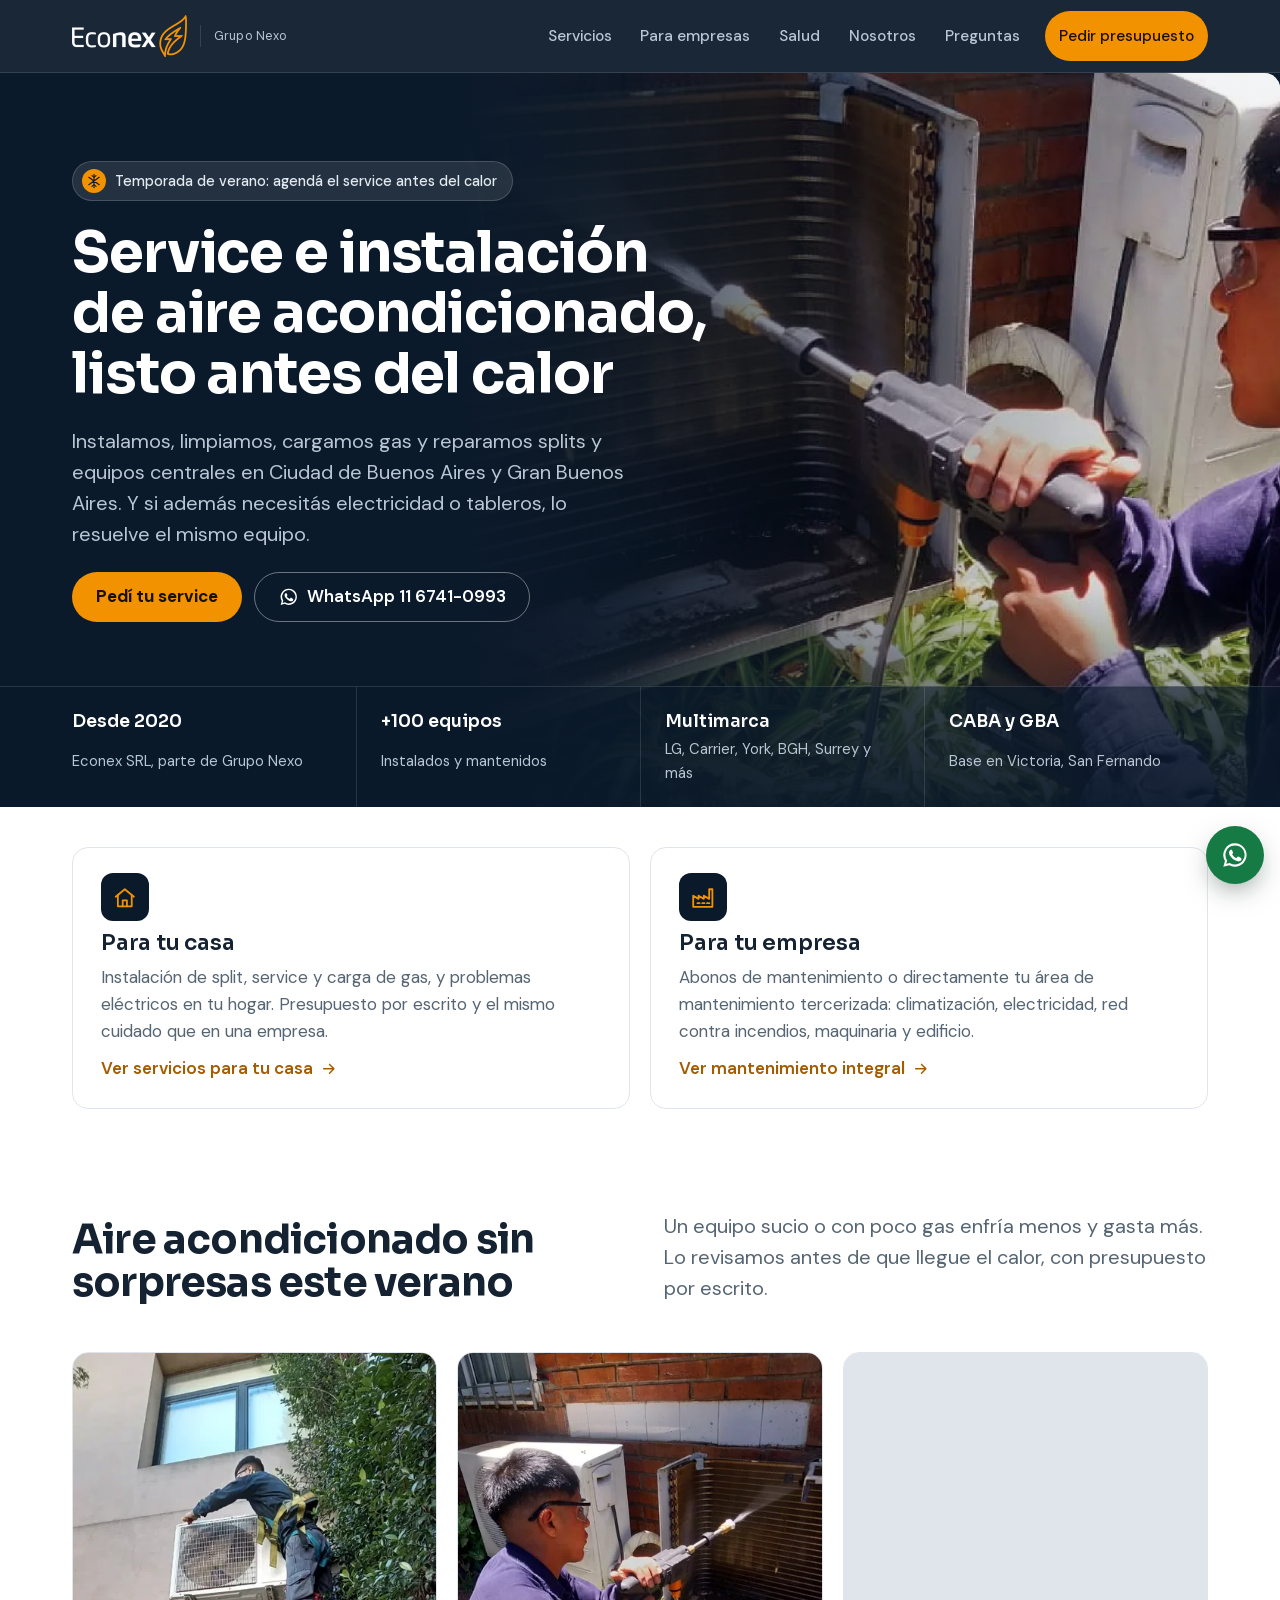
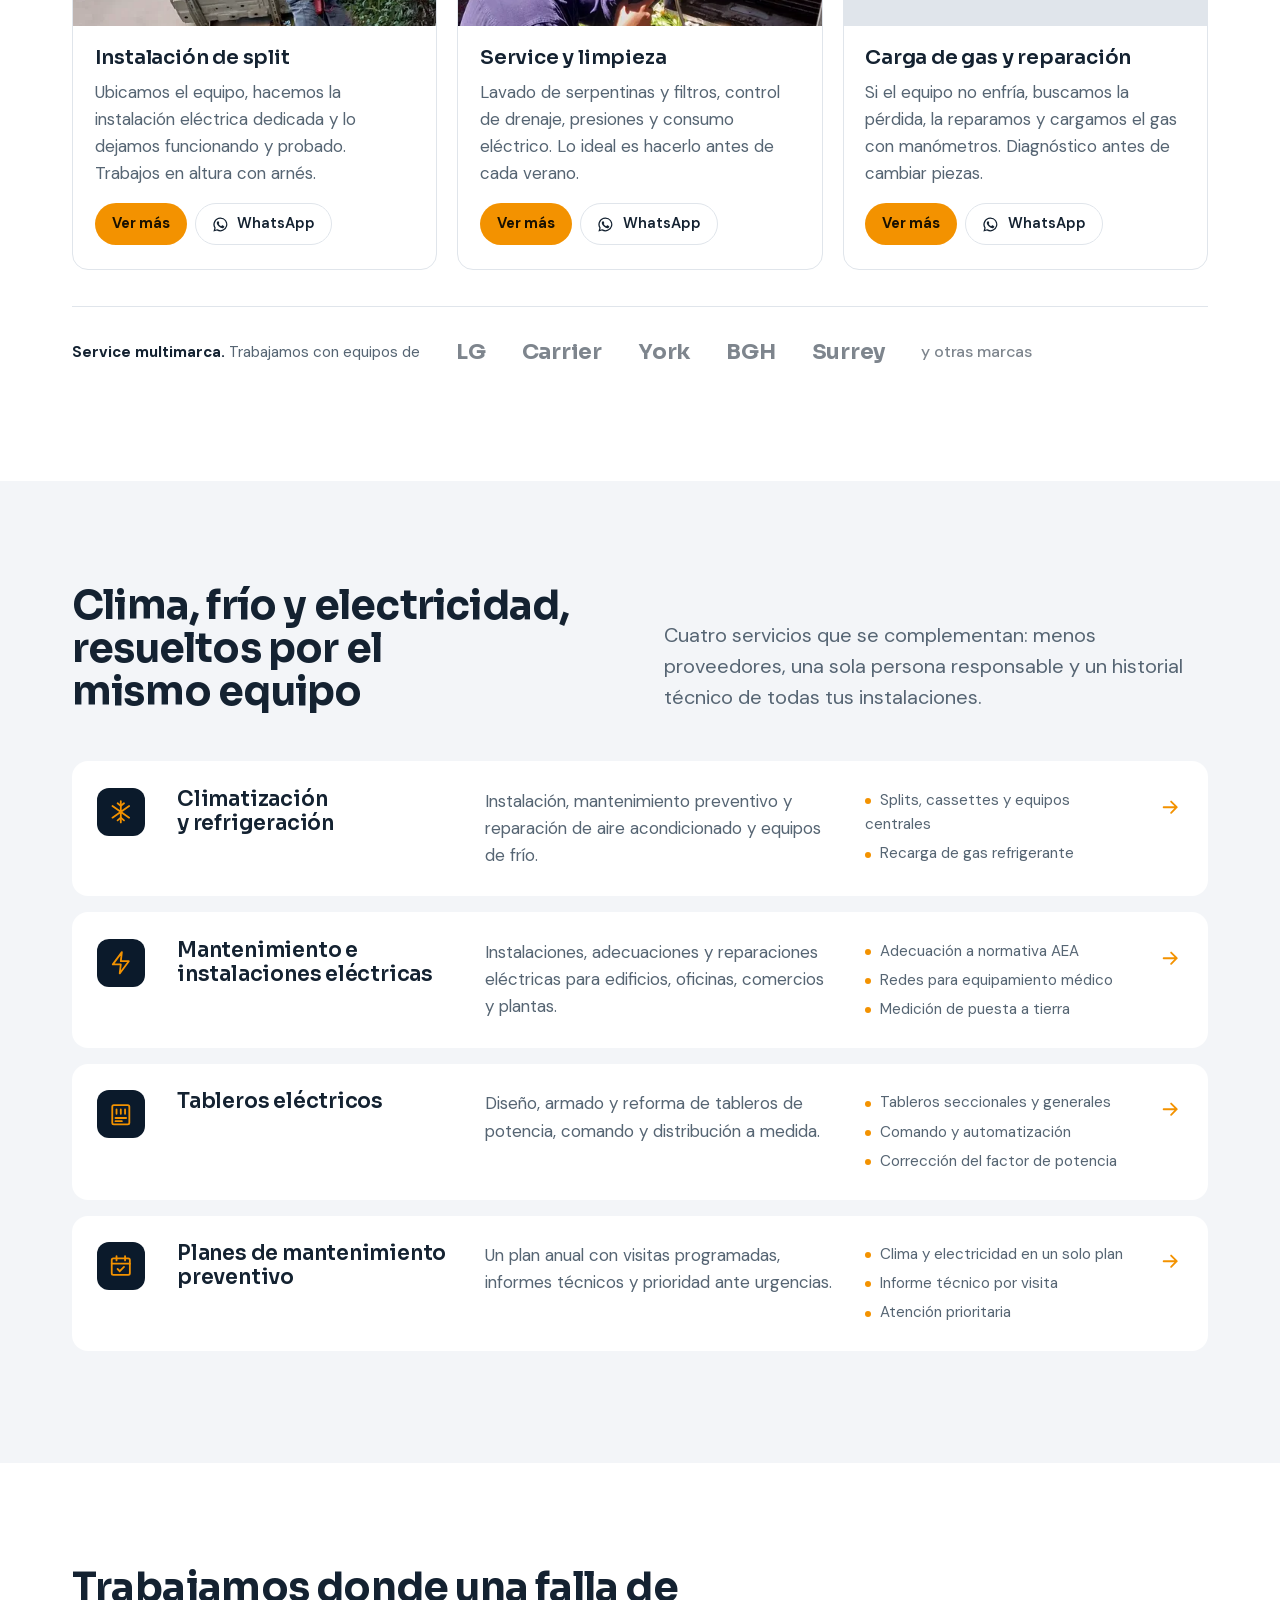
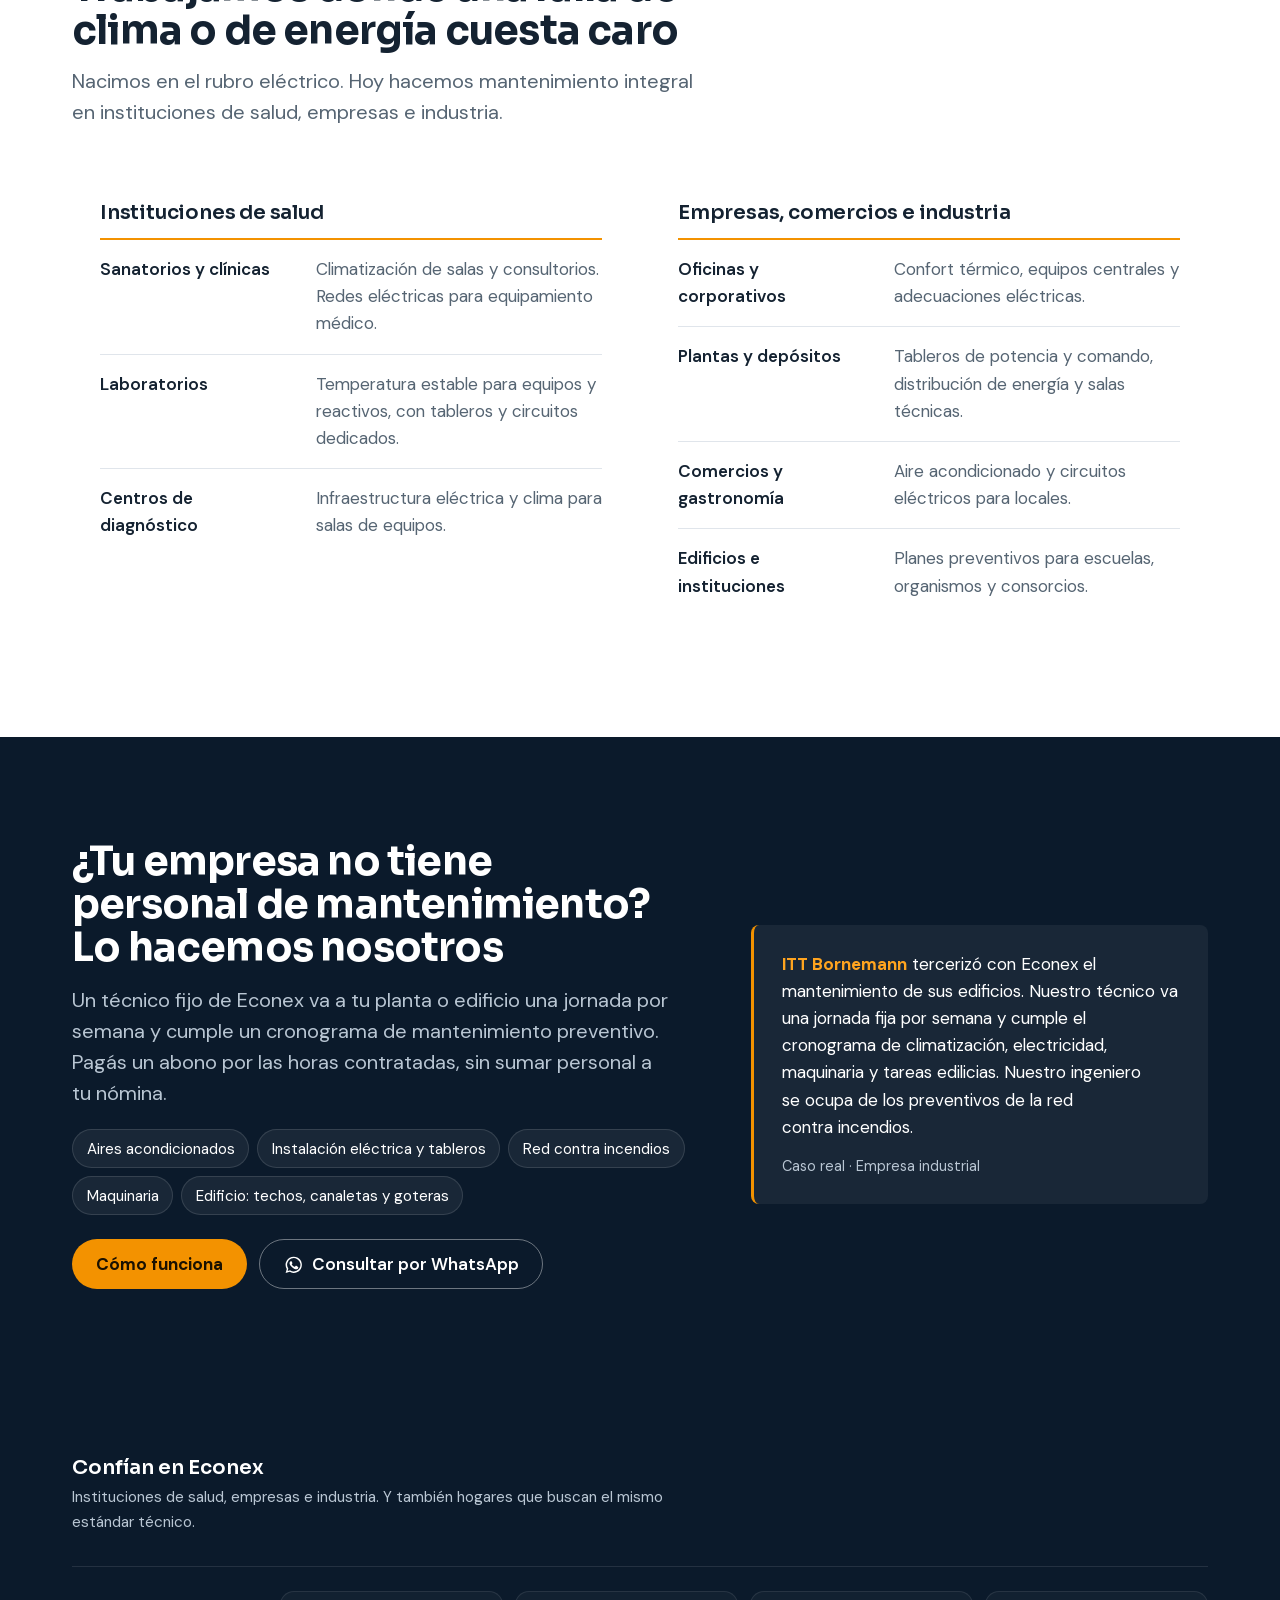
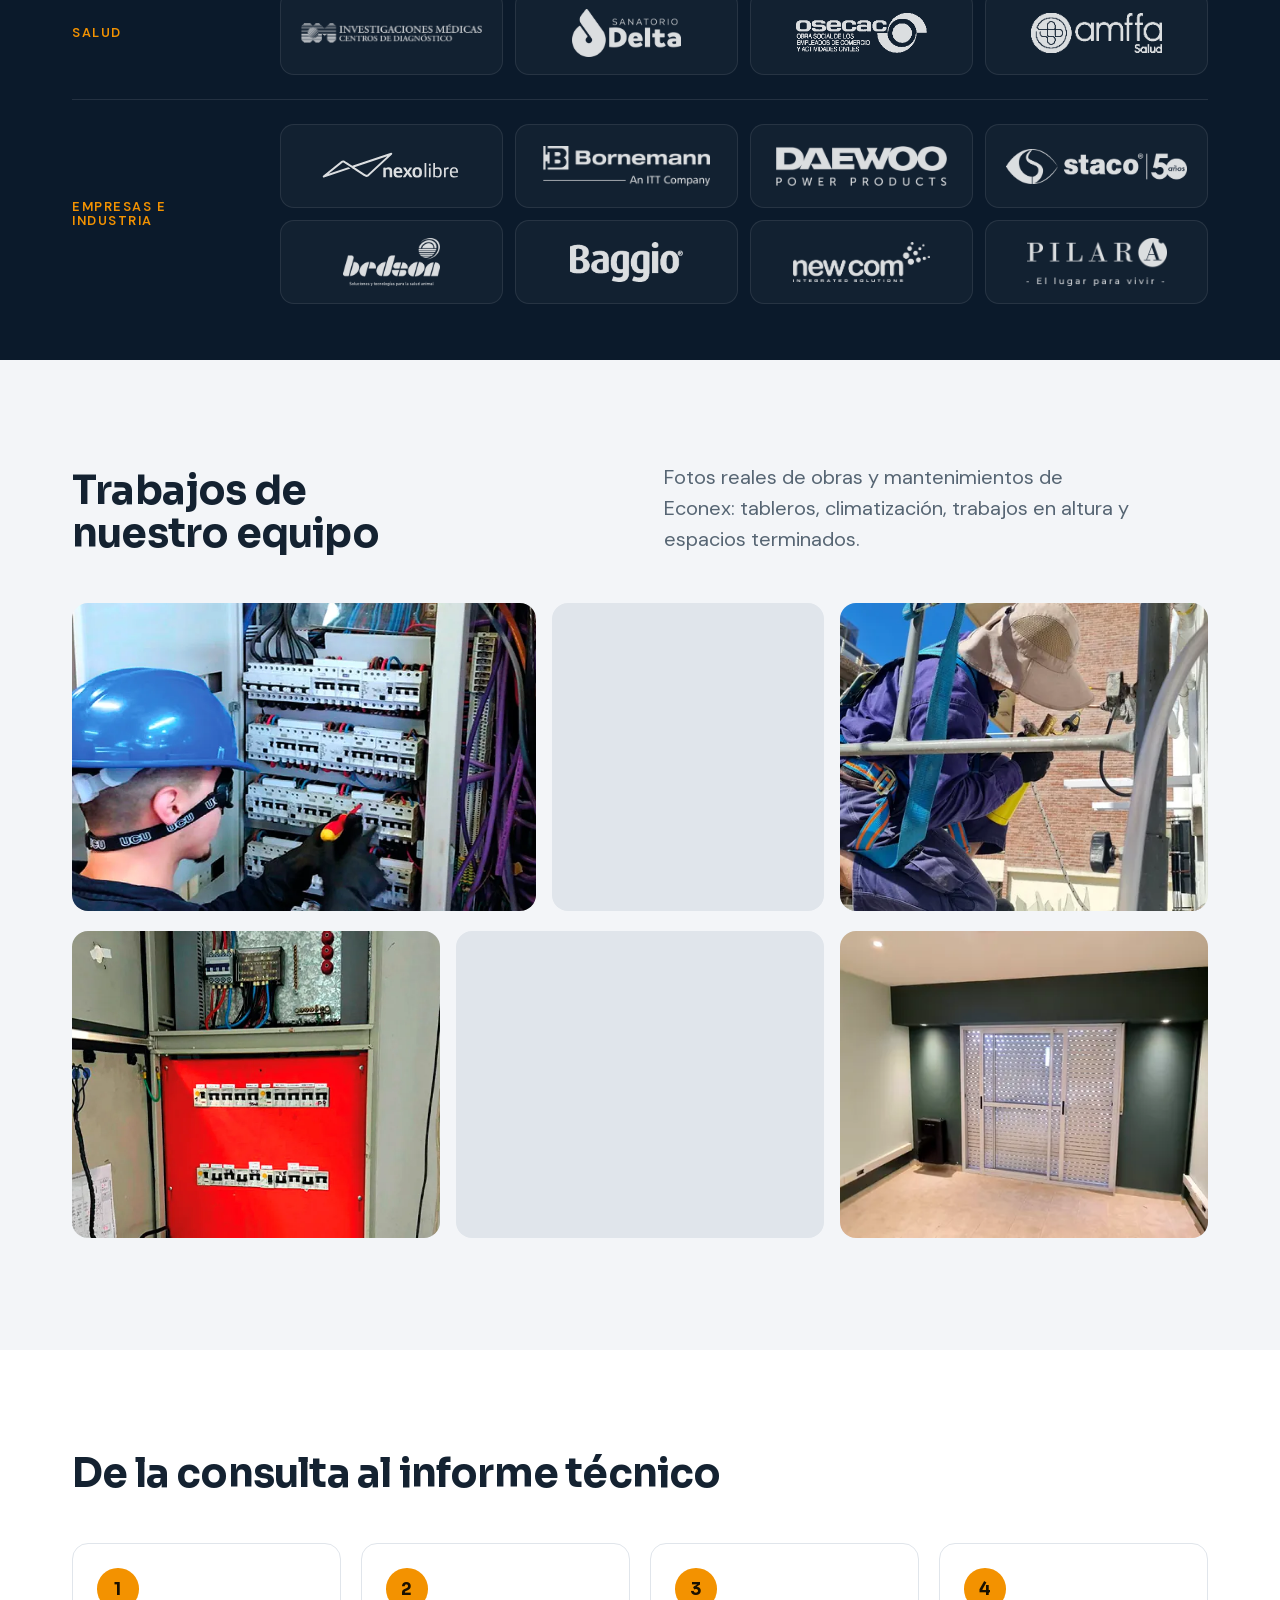
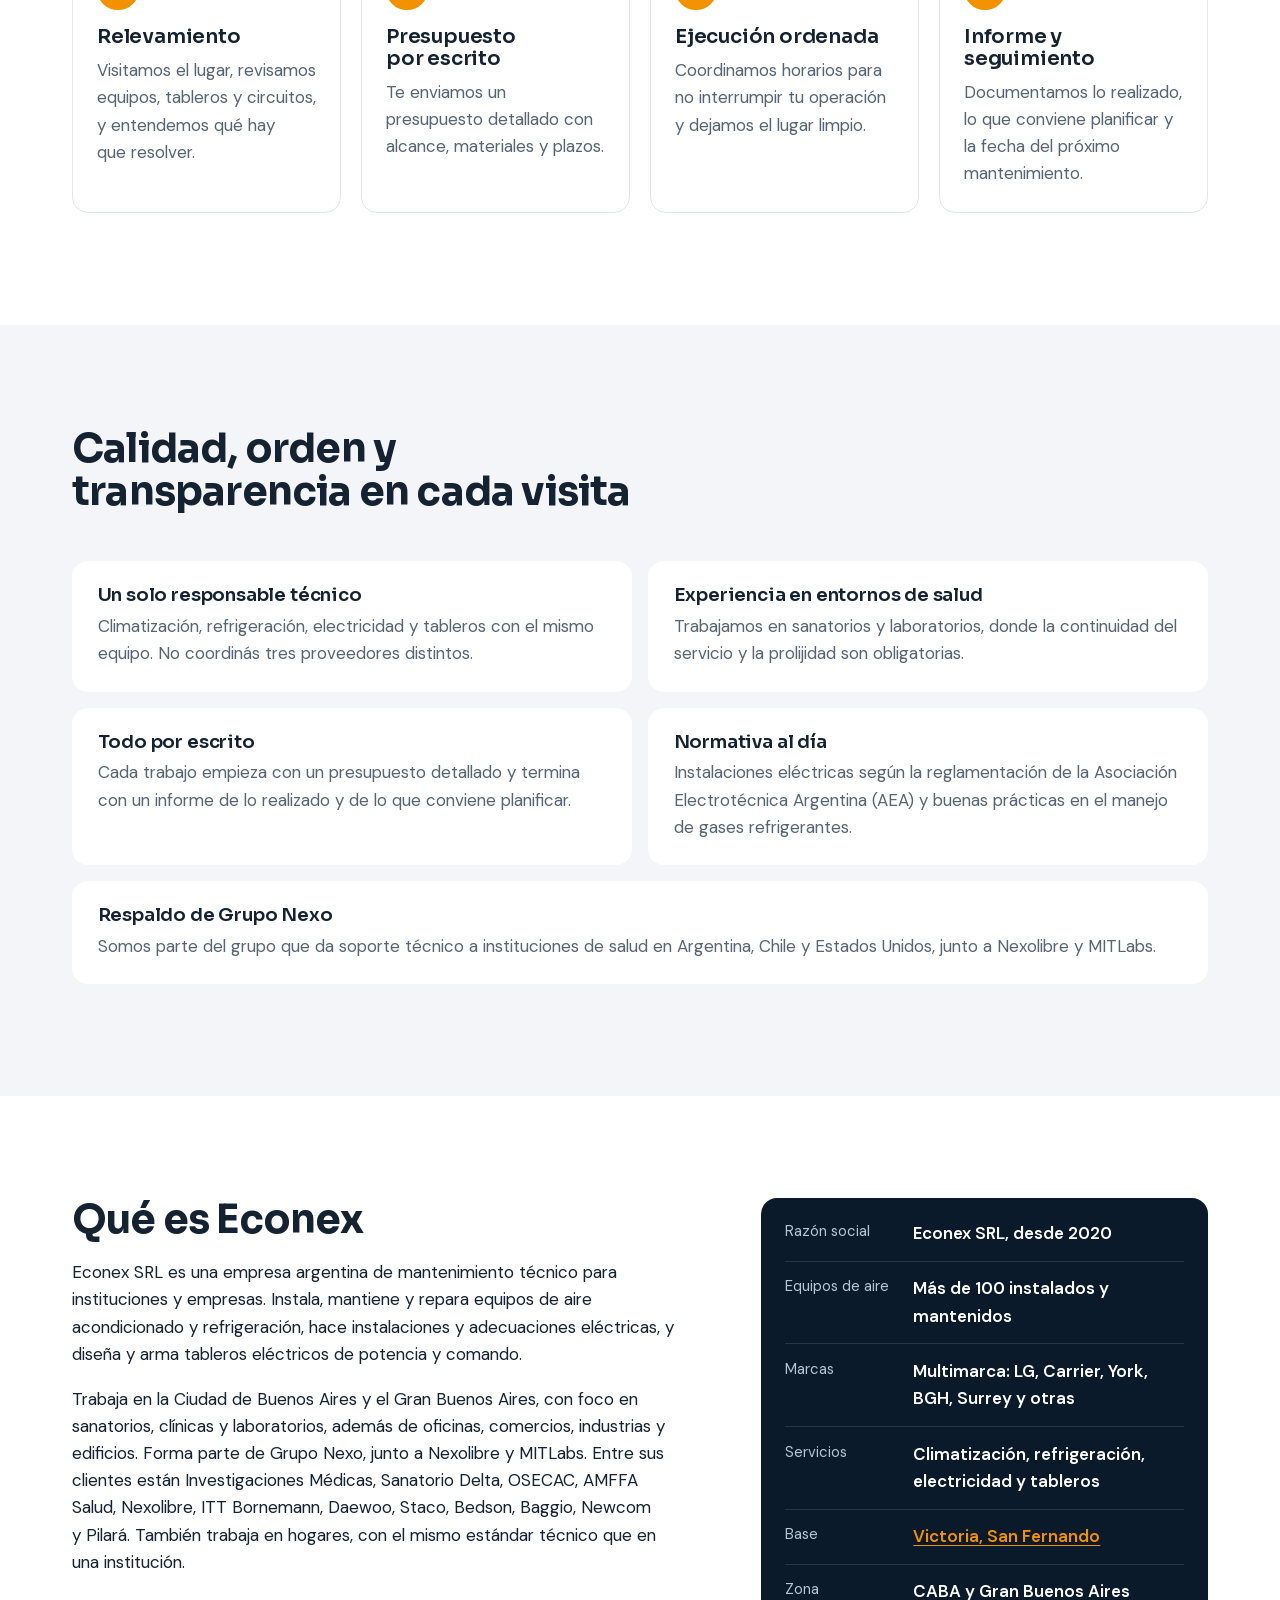
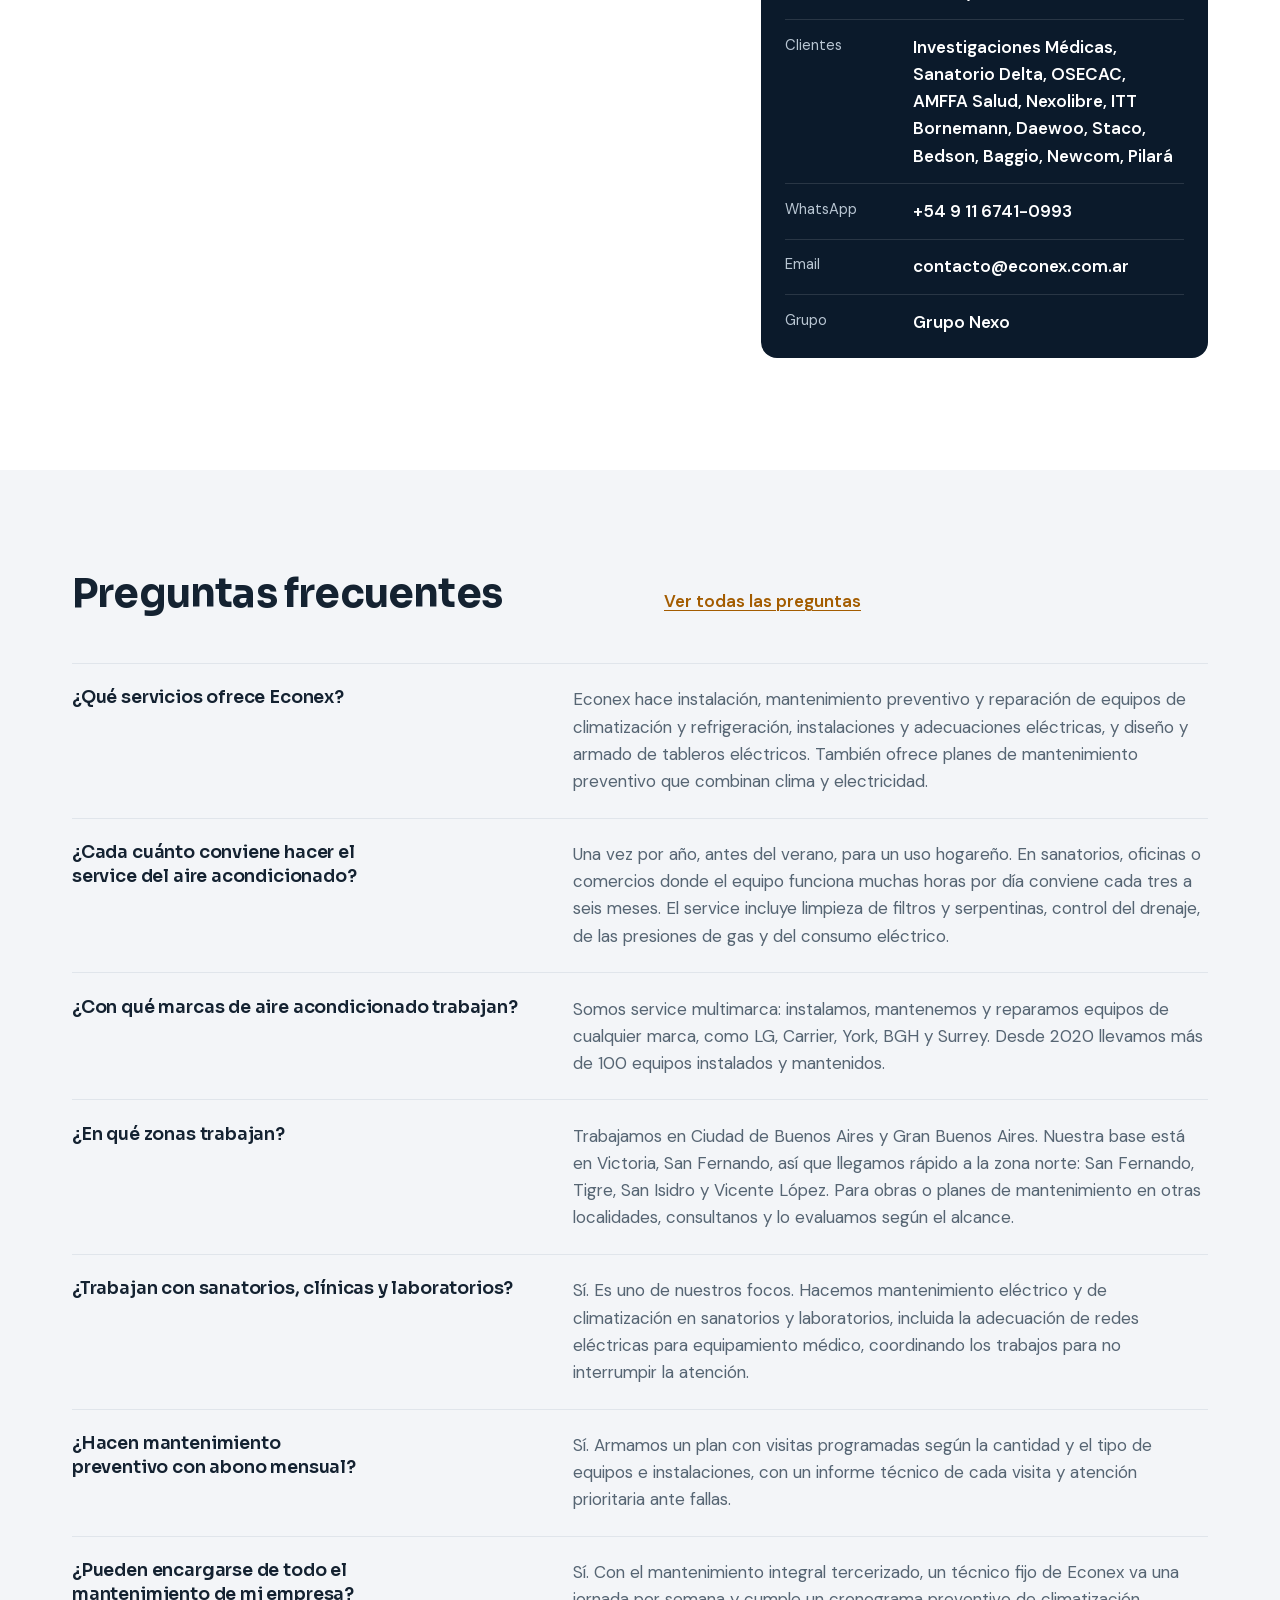
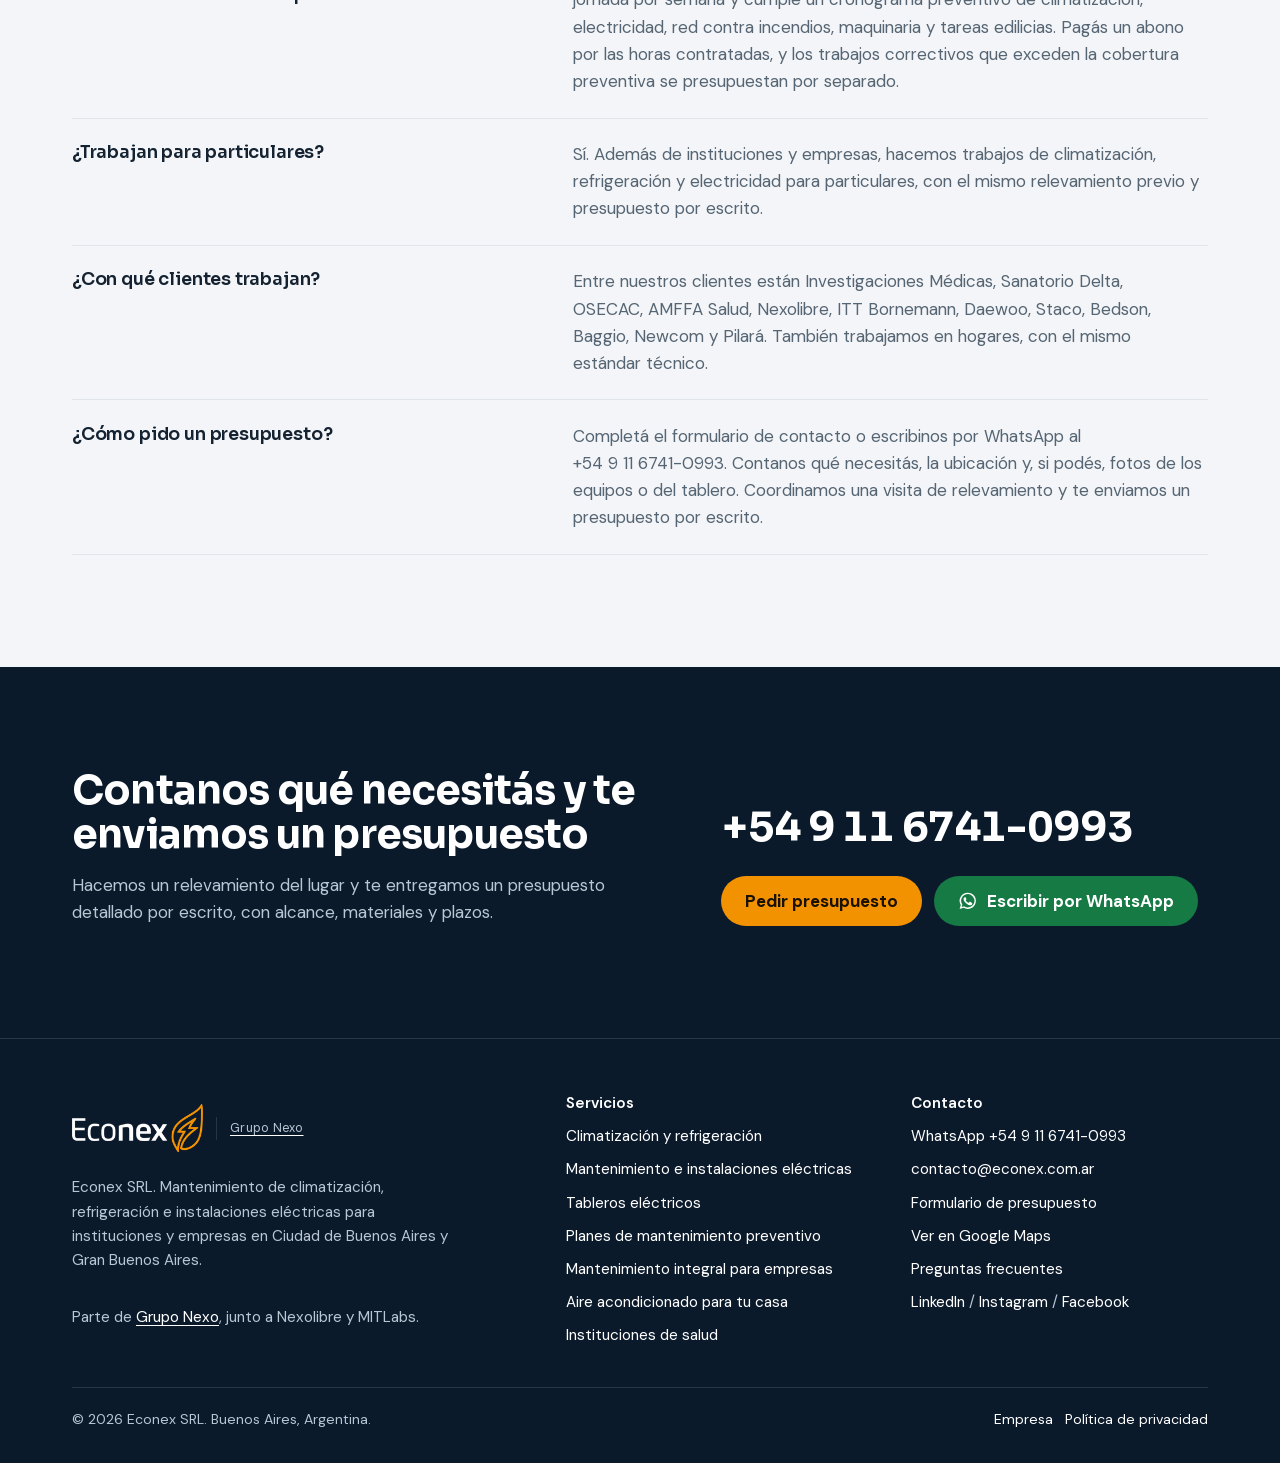
==== commit 8a298b29: "Sumar página de aire acondicionado para hogares y mejoras de SEO/GEO - Página nueva aire-acondiciona" ====
--- a/index.html
+++ b/index.html
@@ -29,7 +29,7 @@
 <link rel="preload" href="assets/fonts/dm-sans.woff2" as="font" type="font/woff2" crossorigin>
 <link rel="stylesheet" href="assets/css/styles.css">
 <link rel="alternate" type="text/plain" title="Resumen para asistentes de IA" href="llms.txt">
-<script type="application/ld+json">{"@context": "https://schema.org", "@type": ["HVACBusiness", "Electrician"], "@id": "https://econex.com.ar/#organizacion", "name": "Econex", "legalName": "Econex SRL", "foundingDate": "2020", "url": "https://econex.com.ar/", "logo": {"@type": "ImageObject", "url": "https://econex.com.ar/assets/img/logo-econex-cuadrado.png", "width": 600, "height": 600}, "image": ["https://econex.com.ar/assets/img/og-econex.jpg", "https://econex.com.ar/assets/img/trabajos/tablero-electrico-tecnico-con-epp-1605.webp", "https://econex.com.ar/assets/img/trabajos/limpieza-condensadora-aire-acondicionado-1667.webp"], "slogan": "Mantenimiento de climatización, refrigeración y electricidad para que tu institución no se detenga", "description": "Empresa argentina de mantenimiento técnico: climatización, refrigeración, instalaciones eléctricas y tableros para instituciones de salud, empresas, comercios e industria en Ciudad de Buenos Aires y Gran Buenos Aires.", "telephone": "+5491167410993", "email": "contacto@econex.com.ar", "address": {"@type": "PostalAddress", "addressLocality": "Victoria, San Fernando", "addressRegion": "Buenos Aires", "addressCountry": "AR"}, "geo": {"@type": "GeoCoordinates", "latitude": -34.4535017, "longitude": -58.5391568}, "hasMap": "https://maps.google.com/?cid=3645207923227995872", "areaServed": [{"@type": "City", "name": "Ciudad Autónoma de Buenos Aires"}, {"@type": "AdministrativeArea", "name": "Gran Buenos Aires"}, {"@type": "AdministrativeArea", "name": "San Fernando"}, {"@type": "AdministrativeArea", "name": "Tigre"}, {"@type": "AdministrativeArea", "name": "San Isidro"}, {"@type": "AdministrativeArea", "name": "Vicente López"}], "knowsAbout": ["climatización", "aire acondicionado", "instalación de split", "service de aire acondicionado", "service multimarca de aire acondicionado", "aire acondicionado LG", "aire acondicionado Carrier", "aire acondicionado York", "aire acondicionado BGH", "aire acondicionado Surrey", "recarga de gas refrigerante", "instalaciones eléctricas", "tableros eléctricos", "mantenimiento preventivo", "mantenimiento de sanatorios y laboratorios"], "parentOrganization": {"@type": "Organization", "name": "Grupo Nexo", "url": "https://gruponexosoluciones.com"}, "sameAs": ["https://www.linkedin.com/company/econex-electro", "https://www.instagram.com/econex_srl", "https://www.facebook.com/people/Econexsrl/61553557221241", "https://maps.google.com/?cid=3645207923227995872"], "contactPoint": [{"@type": "ContactPoint", "contactType": "sales", "telephone": "+5491167410993", "email": "contacto@econex.com.ar", "areaServed": "AR", "availableLanguage": "es"}], "hasOfferCatalog": {"@type": "OfferCatalog", "name": "Servicios de Econex", "itemListElement": [{"@type": "Offer", "itemOffered": {"@type": "Service", "name": "Climatización y refrigeración", "url": "https://econex.com.ar/servicios/climatizacion-y-refrigeracion.html"}}, {"@type": "Offer", "itemOffered": {"@type": "Service", "name": "Mantenimiento e instalaciones eléctricas", "url": "https://econex.com.ar/servicios/mantenimiento-electrico.html"}}, {"@type": "Offer", "itemOffered": {"@type": "Service", "name": "Tableros eléctricos", "url": "https://econex.com.ar/servicios/tableros-electricos.html"}}, {"@type": "Offer", "itemOffered": {"@type": "Service", "name": "Planes de mantenimiento preventivo", "url": "https://econex.com.ar/servicios/mantenimiento-preventivo.html"}}]}}</script>
+<script type="application/ld+json">{"@context": "https://schema.org", "@type": ["HVACBusiness", "Electrician"], "@id": "https://econex.com.ar/#organizacion", "name": "Econex", "legalName": "Econex SRL", "foundingDate": "2020", "url": "https://econex.com.ar/", "logo": {"@type": "ImageObject", "url": "https://econex.com.ar/assets/img/logo-econex-cuadrado.png", "width": 600, "height": 600}, "image": ["https://econex.com.ar/assets/img/og-econex.jpg", "https://econex.com.ar/assets/img/trabajos/tablero-electrico-tecnico-con-epp-1605.webp", "https://econex.com.ar/assets/img/trabajos/limpieza-condensadora-aire-acondicionado-1667.webp"], "slogan": "Mantenimiento de climatización, refrigeración y electricidad para que tu institución no se detenga", "description": "Empresa argentina de mantenimiento técnico: climatización, refrigeración, instalaciones eléctricas y tableros para instituciones de salud, empresas, comercios e industria en Ciudad de Buenos Aires y Gran Buenos Aires.", "telephone": "+5491167410993", "email": "contacto@econex.com.ar", "address": {"@type": "PostalAddress", "addressLocality": "Victoria, San Fernando", "addressRegion": "Buenos Aires", "addressCountry": "AR"}, "geo": {"@type": "GeoCoordinates", "latitude": -34.4535017, "longitude": -58.5391568}, "hasMap": "https://maps.google.com/?cid=3645207923227995872", "areaServed": [{"@type": "City", "name": "Ciudad Autónoma de Buenos Aires"}, {"@type": "AdministrativeArea", "name": "Gran Buenos Aires"}, {"@type": "AdministrativeArea", "name": "San Fernando"}, {"@type": "AdministrativeArea", "name": "Tigre"}, {"@type": "AdministrativeArea", "name": "San Isidro"}, {"@type": "AdministrativeArea", "name": "Vicente López"}], "knowsAbout": ["climatización", "aire acondicionado", "instalación de split", "service de aire acondicionado", "service multimarca de aire acondicionado", "aire acondicionado LG", "aire acondicionado Carrier", "aire acondicionado York", "aire acondicionado BGH", "aire acondicionado Surrey", "recarga de gas refrigerante", "instalaciones eléctricas", "tableros eléctricos", "mantenimiento preventivo", "mantenimiento de sanatorios y laboratorios"], "parentOrganization": {"@type": "Organization", "name": "Grupo Nexo", "url": "https://gruponexosoluciones.com"}, "sameAs": ["https://www.linkedin.com/company/econex-electro", "https://www.instagram.com/econex_srl", "https://www.facebook.com/people/Econexsrl/61553557221241", "https://maps.google.com/?cid=3645207923227995872"], "contactPoint": [{"@type": "ContactPoint", "contactType": "sales", "telephone": "+5491167410993", "email": "contacto@econex.com.ar", "areaServed": "AR", "availableLanguage": "es"}], "hasOfferCatalog": {"@type": "OfferCatalog", "name": "Servicios de Econex", "itemListElement": [{"@type": "Offer", "itemOffered": {"@type": "Service", "name": "Climatización y refrigeración", "url": "https://econex.com.ar/servicios/climatizacion-y-refrigeracion.html"}}, {"@type": "Offer", "itemOffered": {"@type": "Service", "name": "Mantenimiento e instalaciones eléctricas", "url": "https://econex.com.ar/servicios/mantenimiento-electrico.html"}}, {"@type": "Offer", "itemOffered": {"@type": "Service", "name": "Tableros eléctricos", "url": "https://econex.com.ar/servicios/tableros-electricos.html"}}, {"@type": "Offer", "itemOffered": {"@type": "Service", "name": "Planes de mantenimiento preventivo", "url": "https://econex.com.ar/servicios/mantenimiento-preventivo.html"}}, {"@type": "Offer", "itemOffered": {"@type": "Service", "name": "Mantenimiento integral tercerizado", "url": "https://econex.com.ar/mantenimiento-integral-tercerizado.html"}}, {"@type": "Offer", "itemOffered": {"@type": "Service", "name": "Service e instalación de aire acondicionado para hogares", "url": "https://econex.com.ar/aire-acondicionado-hogar.html"}}]}}</script>
 <script type="application/ld+json">{"@context": "https://schema.org", "@type": "WebSite", "@id": "https://econex.com.ar/#sitio", "url": "https://econex.com.ar/", "name": "Econex", "inLanguage": "es-AR", "publisher": {"@id": "https://econex.com.ar/#organizacion"}}</script>
 <script type="application/ld+json">{"@context": "https://schema.org", "@type": "FAQPage", "mainEntity": [{"@type": "Question", "name": "¿Qué servicios ofrece Econex?", "acceptedAnswer": {"@type": "Answer", "text": "Econex hace instalación, mantenimiento preventivo y reparación de equipos de climatización y refrigeración, instalaciones y adecuaciones eléctricas, y diseño y armado de tableros eléctricos. También ofrece planes de mantenimiento preventivo que combinan clima y electricidad."}}, {"@type": "Question", "name": "¿Cada cuánto conviene hacer el service del aire acondicionado?", "acceptedAnswer": {"@type": "Answer", "text": "Una vez por año, antes del verano, para un uso hogareño. En sanatorios, oficinas o comercios donde el equipo funciona muchas horas por día conviene cada tres a seis meses. El service incluye limpieza de filtros y serpentinas, control del drenaje, de las presiones de gas y del consumo eléctrico."}}, {"@type": "Question", "name": "¿Con qué marcas de aire acondicionado trabajan?", "acceptedAnswer": {"@type": "Answer", "text": "Somos service multimarca: instalamos, mantenemos y reparamos equipos de cualquier marca, como LG, Carrier, York, BGH y Surrey. Desde 2020 llevamos más de 100 equipos instalados y mantenidos."}}, {"@type": "Question", "name": "¿En qué zonas trabajan?", "acceptedAnswer": {"@type": "Answer", "text": "Trabajamos en Ciudad de Buenos Aires y Gran Buenos Aires. Nuestra base está en Victoria, San Fernando, así que llegamos rápido a la zona norte: San Fernando, Tigre, San Isidro y Vicente López. Para obras o planes de mantenimiento en otras localidades, consultanos y lo evaluamos según el alcance."}}, {"@type": "Question", "name": "¿Trabajan con sanatorios, clínicas y laboratorios?", "acceptedAnswer": {"@type": "Answer", "text": "Sí. Es uno de nuestros focos. Hacemos mantenimiento eléctrico y de climatización en sanatorios y laboratorios, incluida la adecuación de redes eléctricas para equipamiento médico, coordinando los trabajos para no interrumpir la atención."}}, {"@type": "Question", "name": "¿Hacen mantenimiento preventivo con abono mensual?", "acceptedAnswer": {"@type": "Answer", "text": "Sí. Armamos un plan con visitas programadas según la cantidad y el tipo de equipos e instalaciones, con un informe técnico de cada visita y atención prioritaria ante fallas."}}, {"@type": "Question", "name": "¿Pueden encargarse de todo el mantenimiento de mi empresa?", "acceptedAnswer": {"@type": "Answer", "text": "Sí. Con el mantenimiento integral tercerizado, un técnico fijo de Econex va una jornada por semana y cumple un cronograma preventivo de climatización, electricidad, red contra incendios, maquinaria y tareas edilicias. Pagás un abono por las horas contratadas, y los trabajos correctivos que exceden la cobertura preventiva se presupuestan por separado."}}, {"@type": "Question", "name": "¿Trabajan para particulares?", "acceptedAnswer": {"@type": "Answer", "text": "Sí. Además de instituciones y empresas, hacemos trabajos de climatización, refrigeración y electricidad para particulares, con el mismo relevamiento previo y presupuesto por escrito."}}, {"@type": "Question", "name": "¿Con qué clientes trabajan?", "acceptedAnswer": {"@type": "Answer", "text": "Entre nuestros clientes están Investigaciones Médicas, Sanatorio Delta, OSECAC, AMFFA Salud, Nexolibre, ITT Bornemann, Daewoo, Staco, Bedson, Baggio, Newcom y Pilará. También trabajamos en hogares, con el mismo estándar técnico."}}, {"@type": "Question", "name": "¿Cómo pido un presupuesto?", "acceptedAnswer": {"@type": "Answer", "text": "Completá el formulario de contacto o escribinos por WhatsApp al +54 9 11 6741-0993. Contanos qué necesitás, la ubicación y, si podés, fotos de los equipos o del tablero. Coordinamos una visita de relevamiento y te enviamos un presupuesto por escrito."}}]}</script>
 <script type="application/ld+json">{"@context": "https://schema.org", "@type": "WebPage", "url": "https://econex.com.ar/", "name": "Service e instalación de aire acondicionado | Econex", "inLanguage": "es-AR", "isPartOf": {"@id": "https://econex.com.ar/#sitio"}, "about": {"@id": "https://econex.com.ar/#organizacion"}, "dateModified": "2026-10-16", "primaryImageOfPage": "https://econex.com.ar/assets/img/trabajos/tablero-electrico-tecnico-con-epp-1605.webp"}</script>
@@ -78,11 +78,11 @@
   <div class="wrap">
     <h2 class="sr-only">¿Para tu casa o para tu empresa?</h2>
     <div class="doors">
-      <a class="door" href="#aire-acondicionado">
+      <a class="door" href="aire-acondicionado-hogar.html">
         <span class="ico"><svg viewBox="0 0 24 24" fill="none" stroke="currentColor" stroke-width="1.7" stroke-linecap="round" stroke-linejoin="round" aria-hidden="true"><path d="M3.5 11 12 4l8.5 7"/><path d="M5.5 9.5V20h13V9.5"/><path d="M10 20v-5.5h4V20"/></svg></span>
         <h3>Para tu casa</h3>
         <p>Instalación de split, service y carga de gas, y problemas eléctricos en tu hogar. Presupuesto por escrito y el mismo cuidado que en una empresa.</p>
-        <span class="go">Ver aire acondicionado <svg viewBox="0 0 24 24" fill="none" stroke="currentColor" stroke-width="2" stroke-linecap="round" stroke-linejoin="round" aria-hidden="true"><path d="M5 12h14M13 6l6 6-6 6"/></svg></span>
+        <span class="go">Ver servicios para tu casa <svg viewBox="0 0 24 24" fill="none" stroke="currentColor" stroke-width="2" stroke-linecap="round" stroke-linejoin="round" aria-hidden="true"><path d="M5 12h14M13 6l6 6-6 6"/></svg></span>
       </a>
       <a class="door" href="mantenimiento-integral-tercerizado.html">
         <span class="ico"><svg viewBox="0 0 24 24" fill="none" stroke="currentColor" stroke-width="1.7" stroke-linecap="round" stroke-linejoin="round" aria-hidden="true"><path d="M3 20.5V10l5 3V10l5 3V10l5 3V4h3v16.5Z"/><path d="M7 17h2M11.5 17h2M16 17h2"/></svg></span>
@@ -98,7 +98,7 @@
   <div class="wrap">
     <div class="section-head wide"><h2>Aire acondicionado sin sorpresas este verano</h2><p class="lead">Un equipo sucio o con poco gas enfría menos y gasta más. Lo revisamos antes de que llegue el calor, con presupuesto por escrito.</p></div>
     <div class="ac-cards">
-      <article class="ac-card"><figure class="photo ac-photo"><img src="assets/img/trabajos/instalacion-unidad-exterior-con-arnes-720.webp" srcset="assets/img/trabajos/instalacion-unidad-exterior-con-arnes-480.webp 480w, assets/img/trabajos/instalacion-unidad-exterior-con-arnes-720.webp 720w" sizes="(max-width: 820px) 100vw, 24rem" width="720" height="554" alt="Técnico de Econex con arnés instalando una unidad exterior de aire acondicionado en altura" loading="lazy" decoding="async"></figure><div class="ac-body"><h3>Instalación de split</h3><p>Ubicamos el equipo, hacemos la instalación eléctrica dedicada y lo dejamos funcionando y probado. Trabajos en altura con arnés.</p><div class="ac-ctas"><a class="btn btn-small btn-primary" href="servicios/climatizacion-y-refrigeracion.html">Ver más</a><a class="btn btn-small btn-line" href="https://wa.me/5491167410993?text=Hola%20Econex%2C%20quiero%20instalar%20un%20aire%20acondicionado." rel="noopener" target="_blank"><svg viewBox="0 0 24 24" fill="currentColor" aria-hidden="true"><path d="M12 2a10 10 0 0 0-8.6 15.1L2 22l5-1.3A10 10 0 1 0 12 2Zm0 18.2a8.2 8.2 0 0 1-4.2-1.2l-.3-.2-3 .8.8-2.9-.2-.3A8.2 8.2 0 1 1 12 20.2Zm4.5-6.1c-.2-.1-1.5-.7-1.7-.8-.2-.1-.4-.1-.6.1l-.8 1c-.1.2-.3.2-.5.1a6.7 6.7 0 0 1-3.3-2.9c-.3-.4.3-.4.7-1.4.1-.2 0-.3 0-.4l-.8-1.8c-.2-.5-.4-.4-.6-.4h-.5a1 1 0 0 0-.7.3 3 3 0 0 0-.9 2.2 5.2 5.2 0 0 0 1.1 2.7 11.8 11.8 0 0 0 4.5 4c1.7.7 2.3.8 3.2.6a2.7 2.7 0 0 0 1.8-1.2 2.2 2.2 0 0 0 .1-1.3c0-.1-.2-.2-.5-.3Z"/></svg> WhatsApp</a></div></div></article><article class="ac-card"><figure class="photo ac-photo"><img src="assets/img/trabajos/lavado-serpentina-unidad-exterior-800.webp" srcset="assets/img/trabajos/lavado-serpentina-unidad-exterior-480.webp 480w, assets/img/trabajos/lavado-serpentina-unidad-exterior-800.webp 800w, assets/img/trabajos/lavado-serpentina-unidad-exterior-960.webp 960w" sizes="(max-width: 820px) 100vw, 24rem" width="960" height="1280" alt="Técnico de Econex lavando la serpentina de una unidad exterior de aire acondicionado" loading="lazy" decoding="async"></figure><div class="ac-body"><h3>Service y limpieza</h3><p>Lavado de serpentinas y filtros, control de drenaje, presiones y consumo eléctrico. Lo ideal es hacerlo antes de cada verano.</p><div class="ac-ctas"><a class="btn btn-small btn-primary" href="servicios/climatizacion-y-refrigeracion.html">Ver más</a><a class="btn btn-small btn-line" href="https://wa.me/5491167410993?text=Hola%20Econex%2C%20quiero%20pedir%20un%20service%20de%20aire%20acondicionado." rel="noopener" target="_blank"><svg viewBox="0 0 24 24" fill="currentColor" aria-hidden="true"><path d="M12 2a10 10 0 0 0-8.6 15.1L2 22l5-1.3A10 10 0 1 0 12 2Zm0 18.2a8.2 8.2 0 0 1-4.2-1.2l-.3-.2-3 .8.8-2.9-.2-.3A8.2 8.2 0 1 1 12 20.2Zm4.5-6.1c-.2-.1-1.5-.7-1.7-.8-.2-.1-.4-.1-.6.1l-.8 1c-.1.2-.3.2-.5.1a6.7 6.7 0 0 1-3.3-2.9c-.3-.4.3-.4.7-1.4.1-.2 0-.3 0-.4l-.8-1.8c-.2-.5-.4-.4-.6-.4h-.5a1 1 0 0 0-.7.3 3 3 0 0 0-.9 2.2 5.2 5.2 0 0 0 1.1 2.7 11.8 11.8 0 0 0 4.5 4c1.7.7 2.3.8 3.2.6a2.7 2.7 0 0 0 1.8-1.2 2.2 2.2 0 0 0 .1-1.3c0-.1-.2-.2-.5-.3Z"/></svg> WhatsApp</a></div></div></article><article class="ac-card"><figure class="photo ac-photo"><img src="assets/img/trabajos/carga-gas-refrigerante-manometros-800.webp" srcset="assets/img/trabajos/carga-gas-refrigerante-manometros-480.webp 480w, assets/img/trabajos/carga-gas-refrigerante-manometros-800.webp 800w, assets/img/trabajos/carga-gas-refrigerante-manometros-1200.webp 1200w, assets/img/trabajos/carga-gas-refrigerante-manometros-1605.webp 1605w" sizes="(max-width: 820px) 100vw, 24rem" width="1605" height="1214" alt="Manómetros conectados a una unidad exterior durante la carga de gas refrigerante" loading="lazy" decoding="async"></figure><div class="ac-body"><h3>Carga de gas y reparación</h3><p>Si el equipo no enfría, buscamos la pérdida, la reparamos y cargamos el gas con manómetros. Diagnóstico antes de cambiar piezas.</p><div class="ac-ctas"><a class="btn btn-small btn-primary" href="servicios/climatizacion-y-refrigeracion.html">Ver más</a><a class="btn btn-small btn-line" href="https://wa.me/5491167410993?text=Hola%20Econex%2C%20mi%20aire%20acondicionado%20no%20enfr%C3%ADa." rel="noopener" target="_blank"><svg viewBox="0 0 24 24" fill="currentColor" aria-hidden="true"><path d="M12 2a10 10 0 0 0-8.6 15.1L2 22l5-1.3A10 10 0 1 0 12 2Zm0 18.2a8.2 8.2 0 0 1-4.2-1.2l-.3-.2-3 .8.8-2.9-.2-.3A8.2 8.2 0 1 1 12 20.2Zm4.5-6.1c-.2-.1-1.5-.7-1.7-.8-.2-.1-.4-.1-.6.1l-.8 1c-.1.2-.3.2-.5.1a6.7 6.7 0 0 1-3.3-2.9c-.3-.4.3-.4.7-1.4.1-.2 0-.3 0-.4l-.8-1.8c-.2-.5-.4-.4-.6-.4h-.5a1 1 0 0 0-.7.3 3 3 0 0 0-.9 2.2 5.2 5.2 0 0 0 1.1 2.7 11.8 11.8 0 0 0 4.5 4c1.7.7 2.3.8 3.2.6a2.7 2.7 0 0 0 1.8-1.2 2.2 2.2 0 0 0 .1-1.3c0-.1-.2-.2-.5-.3Z"/></svg> WhatsApp</a></div></div></article>
+      <article class="ac-card"><figure class="photo ac-photo"><img src="assets/img/trabajos/instalacion-unidad-exterior-con-arnes-720.webp" srcset="assets/img/trabajos/instalacion-unidad-exterior-con-arnes-480.webp 480w, assets/img/trabajos/instalacion-unidad-exterior-con-arnes-720.webp 720w" sizes="(max-width: 820px) 100vw, 24rem" width="720" height="554" alt="Técnico de Econex con arnés instalando una unidad exterior de aire acondicionado en altura" loading="lazy" decoding="async"></figure><div class="ac-body"><h3>Instalación de split</h3><p>Ubicamos el equipo, hacemos la instalación eléctrica dedicada y lo dejamos funcionando y probado. Trabajos en altura con arnés.</p><div class="ac-ctas"><a class="btn btn-small btn-primary" href="aire-acondicionado-hogar.html">Ver más</a><a class="btn btn-small btn-line" href="https://wa.me/5491167410993?text=Hola%20Econex%2C%20quiero%20instalar%20un%20aire%20acondicionado." rel="noopener" target="_blank"><svg viewBox="0 0 24 24" fill="currentColor" aria-hidden="true"><path d="M12 2a10 10 0 0 0-8.6 15.1L2 22l5-1.3A10 10 0 1 0 12 2Zm0 18.2a8.2 8.2 0 0 1-4.2-1.2l-.3-.2-3 .8.8-2.9-.2-.3A8.2 8.2 0 1 1 12 20.2Zm4.5-6.1c-.2-.1-1.5-.7-1.7-.8-.2-.1-.4-.1-.6.1l-.8 1c-.1.2-.3.2-.5.1a6.7 6.7 0 0 1-3.3-2.9c-.3-.4.3-.4.7-1.4.1-.2 0-.3 0-.4l-.8-1.8c-.2-.5-.4-.4-.6-.4h-.5a1 1 0 0 0-.7.3 3 3 0 0 0-.9 2.2 5.2 5.2 0 0 0 1.1 2.7 11.8 11.8 0 0 0 4.5 4c1.7.7 2.3.8 3.2.6a2.7 2.7 0 0 0 1.8-1.2 2.2 2.2 0 0 0 .1-1.3c0-.1-.2-.2-.5-.3Z"/></svg> WhatsApp</a></div></div></article><article class="ac-card"><figure class="photo ac-photo"><img src="assets/img/trabajos/lavado-serpentina-unidad-exterior-800.webp" srcset="assets/img/trabajos/lavado-serpentina-unidad-exterior-480.webp 480w, assets/img/trabajos/lavado-serpentina-unidad-exterior-800.webp 800w, assets/img/trabajos/lavado-serpentina-unidad-exterior-960.webp 960w" sizes="(max-width: 820px) 100vw, 24rem" width="960" height="1280" alt="Técnico de Econex lavando la serpentina de una unidad exterior de aire acondicionado" loading="lazy" decoding="async"></figure><div class="ac-body"><h3>Service y limpieza</h3><p>Lavado de serpentinas y filtros, control de drenaje, presiones y consumo eléctrico. Lo ideal es hacerlo antes de cada verano.</p><div class="ac-ctas"><a class="btn btn-small btn-primary" href="aire-acondicionado-hogar.html">Ver más</a><a class="btn btn-small btn-line" href="https://wa.me/5491167410993?text=Hola%20Econex%2C%20quiero%20pedir%20un%20service%20de%20aire%20acondicionado." rel="noopener" target="_blank"><svg viewBox="0 0 24 24" fill="currentColor" aria-hidden="true"><path d="M12 2a10 10 0 0 0-8.6 15.1L2 22l5-1.3A10 10 0 1 0 12 2Zm0 18.2a8.2 8.2 0 0 1-4.2-1.2l-.3-.2-3 .8.8-2.9-.2-.3A8.2 8.2 0 1 1 12 20.2Zm4.5-6.1c-.2-.1-1.5-.7-1.7-.8-.2-.1-.4-.1-.6.1l-.8 1c-.1.2-.3.2-.5.1a6.7 6.7 0 0 1-3.3-2.9c-.3-.4.3-.4.7-1.4.1-.2 0-.3 0-.4l-.8-1.8c-.2-.5-.4-.4-.6-.4h-.5a1 1 0 0 0-.7.3 3 3 0 0 0-.9 2.2 5.2 5.2 0 0 0 1.1 2.7 11.8 11.8 0 0 0 4.5 4c1.7.7 2.3.8 3.2.6a2.7 2.7 0 0 0 1.8-1.2 2.2 2.2 0 0 0 .1-1.3c0-.1-.2-.2-.5-.3Z"/></svg> WhatsApp</a></div></div></article><article class="ac-card"><figure class="photo ac-photo"><img src="assets/img/trabajos/carga-gas-refrigerante-manometros-800.webp" srcset="assets/img/trabajos/carga-gas-refrigerante-manometros-480.webp 480w, assets/img/trabajos/carga-gas-refrigerante-manometros-800.webp 800w, assets/img/trabajos/carga-gas-refrigerante-manometros-1200.webp 1200w, assets/img/trabajos/carga-gas-refrigerante-manometros-1605.webp 1605w" sizes="(max-width: 820px) 100vw, 24rem" width="1605" height="1214" alt="Manómetros conectados a una unidad exterior durante la carga de gas refrigerante" loading="lazy" decoding="async"></figure><div class="ac-body"><h3>Carga de gas y reparación</h3><p>Si el equipo no enfría, buscamos la pérdida, la reparamos y cargamos el gas con manómetros. Diagnóstico antes de cambiar piezas.</p><div class="ac-ctas"><a class="btn btn-small btn-primary" href="aire-acondicionado-hogar.html">Ver más</a><a class="btn btn-small btn-line" href="https://wa.me/5491167410993?text=Hola%20Econex%2C%20mi%20aire%20acondicionado%20no%20enfr%C3%ADa." rel="noopener" target="_blank"><svg viewBox="0 0 24 24" fill="currentColor" aria-hidden="true"><path d="M12 2a10 10 0 0 0-8.6 15.1L2 22l5-1.3A10 10 0 1 0 12 2Zm0 18.2a8.2 8.2 0 0 1-4.2-1.2l-.3-.2-3 .8.8-2.9-.2-.3A8.2 8.2 0 1 1 12 20.2Zm4.5-6.1c-.2-.1-1.5-.7-1.7-.8-.2-.1-.4-.1-.6.1l-.8 1c-.1.2-.3.2-.5.1a6.7 6.7 0 0 1-3.3-2.9c-.3-.4.3-.4.7-1.4.1-.2 0-.3 0-.4l-.8-1.8c-.2-.5-.4-.4-.6-.4h-.5a1 1 0 0 0-.7.3 3 3 0 0 0-.9 2.2 5.2 5.2 0 0 0 1.1 2.7 11.8 11.8 0 0 0 4.5 4c1.7.7 2.3.8 3.2.6a2.7 2.7 0 0 0 1.8-1.2 2.2 2.2 0 0 0 .1-1.3c0-.1-.2-.2-.5-.3Z"/></svg> WhatsApp</a></div></div></article>
     </div>
     <div class="brands"><p><strong>Service multimarca.</strong> Trabajamos con equipos de</p><ul><li>LG</li><li>Carrier</li><li>York</li><li>BGH</li><li>Surrey</li><li class="more">y otras marcas</li></ul></div>
   </div>
@@ -269,6 +269,7 @@
 <li><a href="servicios/tableros-electricos.html">Tableros eléctricos</a></li>
 <li><a href="servicios/mantenimiento-preventivo.html">Planes de mantenimiento preventivo</a></li>
         <li><a href="mantenimiento-integral-tercerizado.html">Mantenimiento integral para empresas</a></li>
+        <li><a href="aire-acondicionado-hogar.html">Aire acondicionado para tu casa</a></li>
         <li><a href="instituciones-de-salud.html">Instituciones de salud</a></li></ul></div>
       <div><h2>Contacto</h2><ul>
         <li><a href="https://wa.me/5491167410993?text=Hola%20Econex%2C%20quiero%20pedir%20un%20presupuesto." rel="noopener" target="_blank">WhatsApp +54 9 11 6741-0993</a></li>
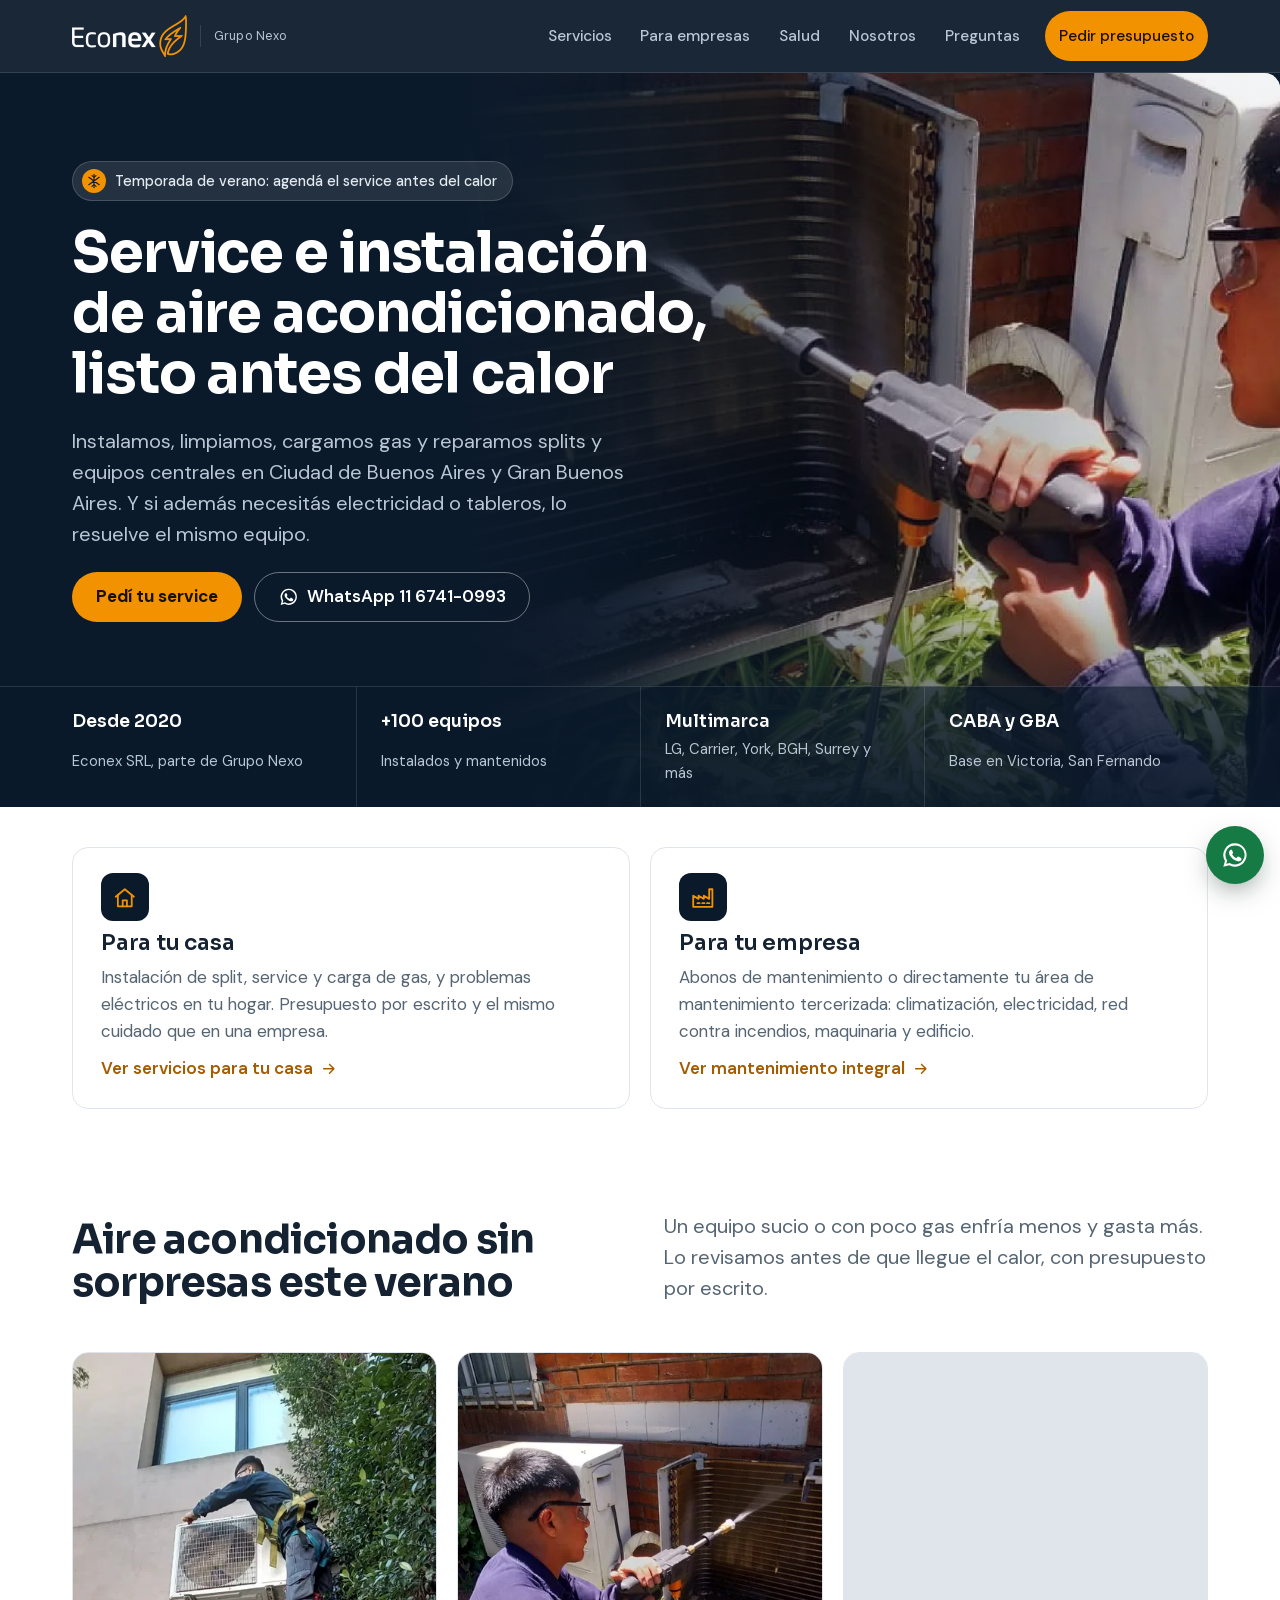
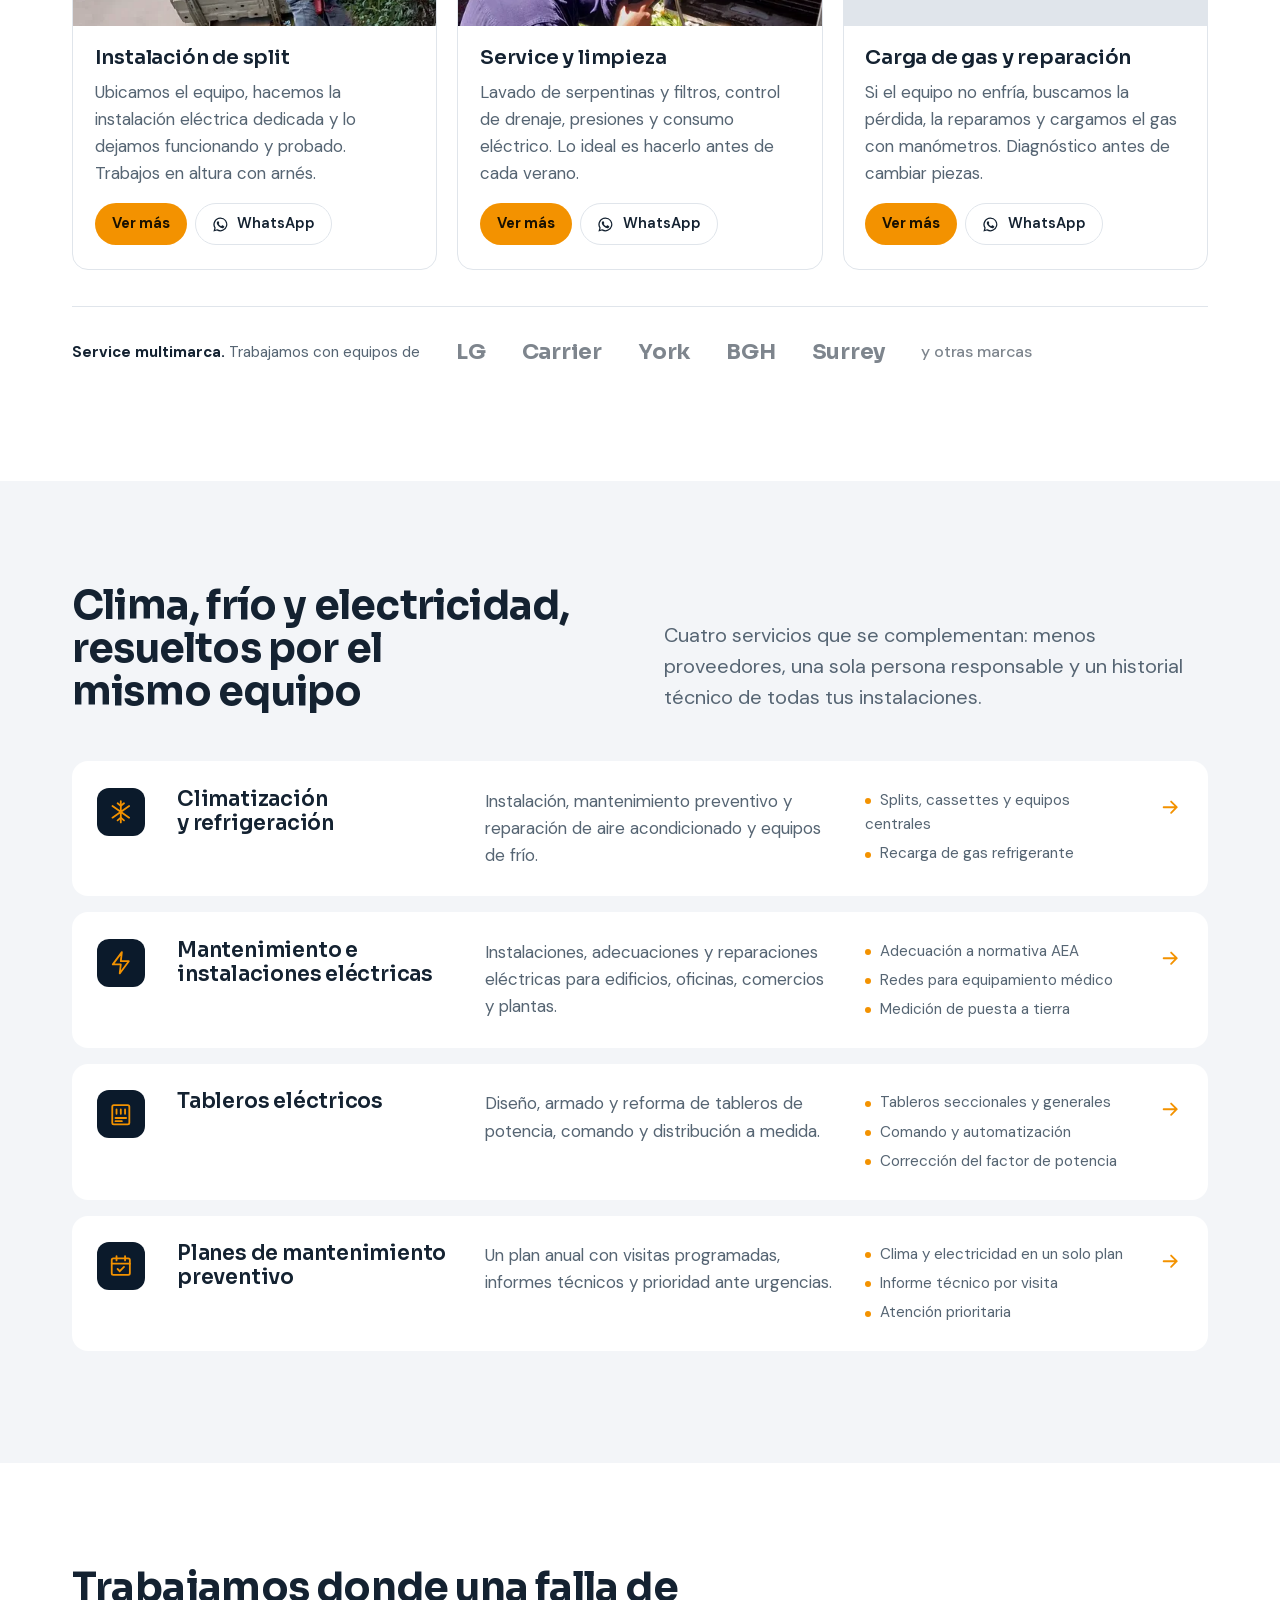
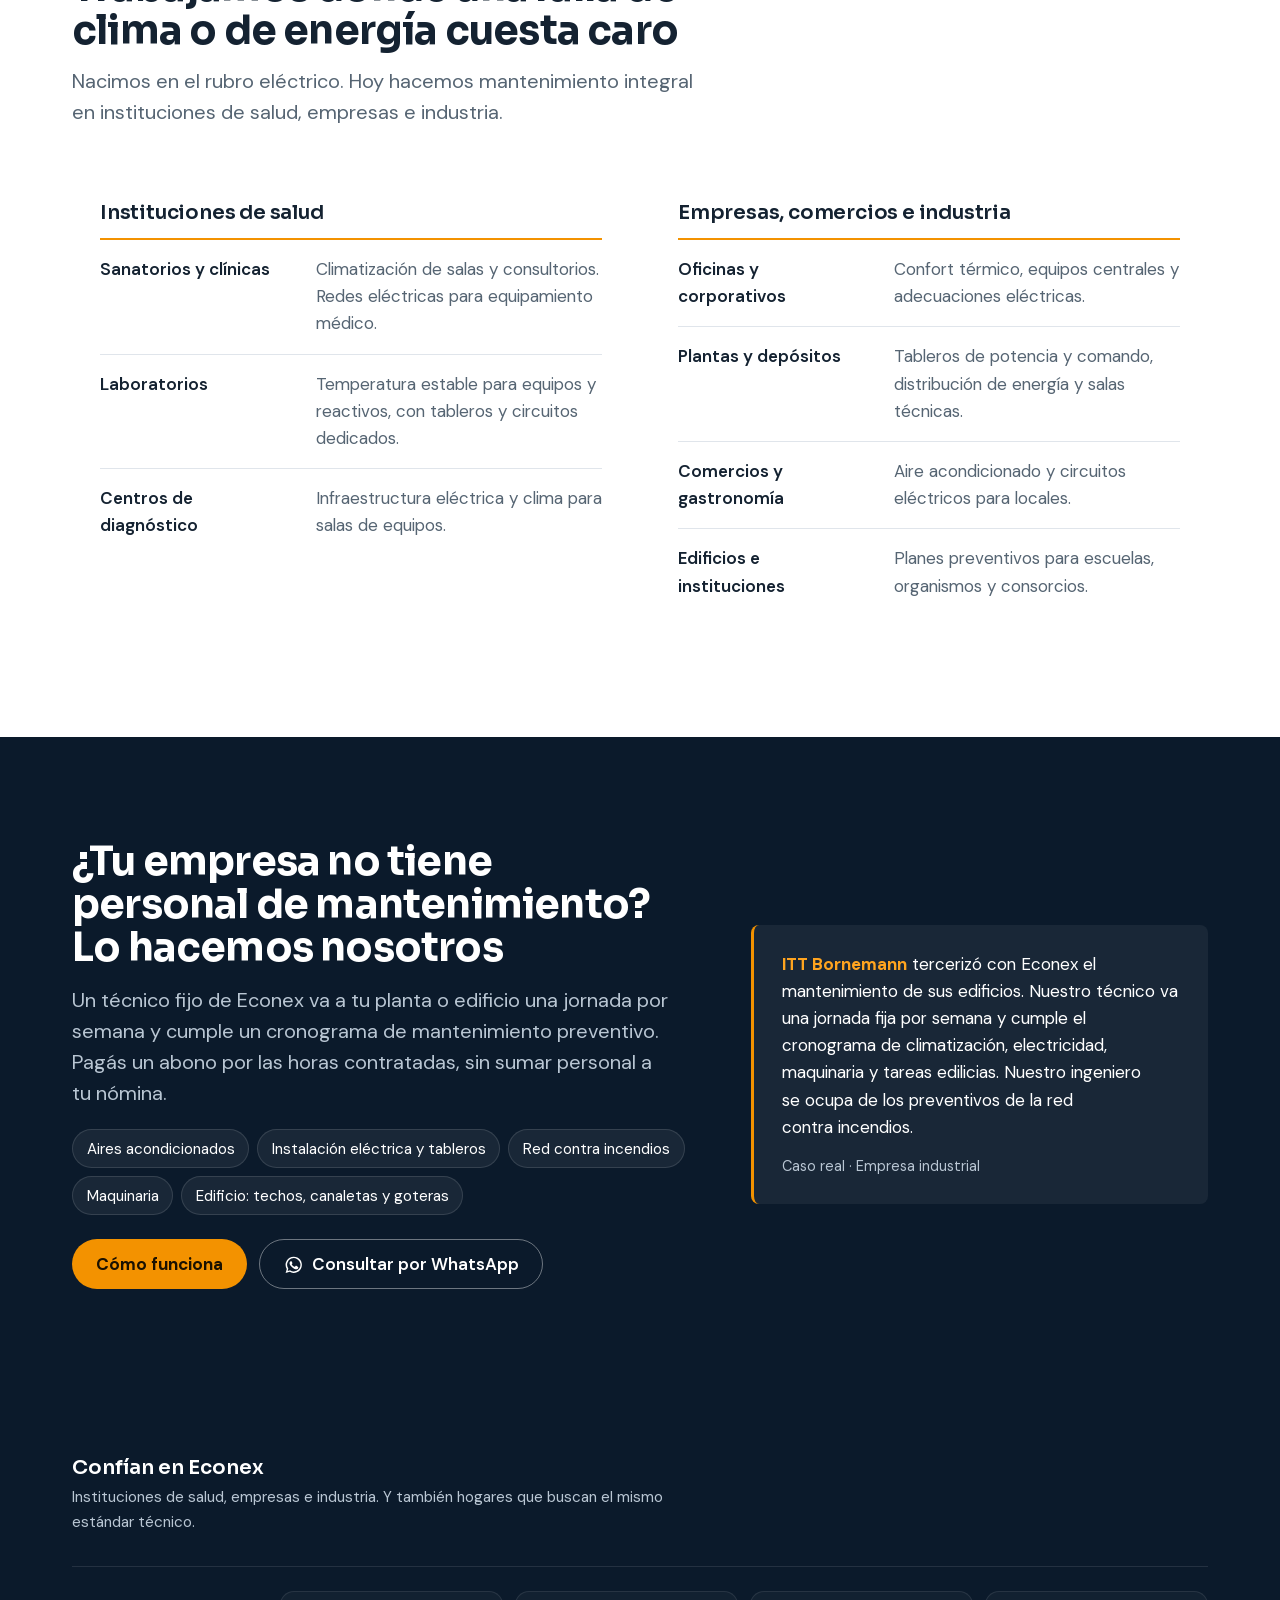
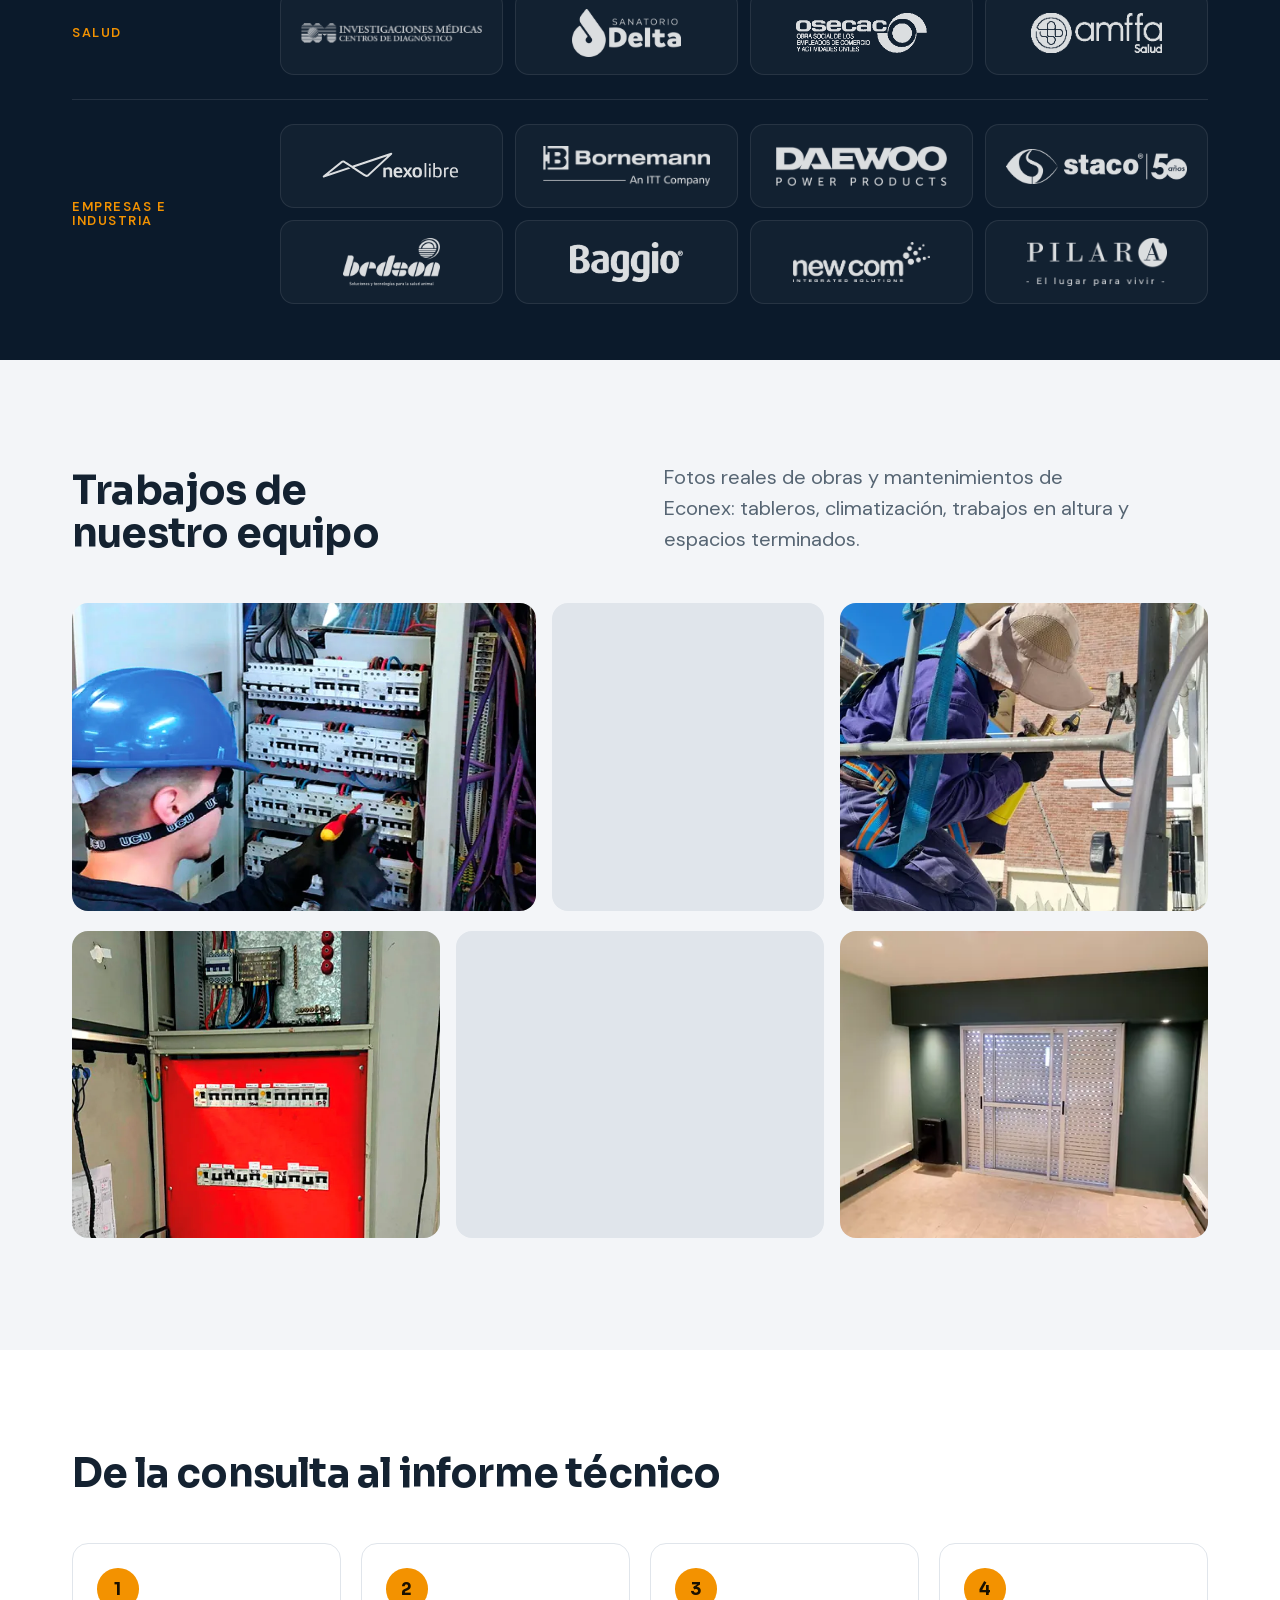
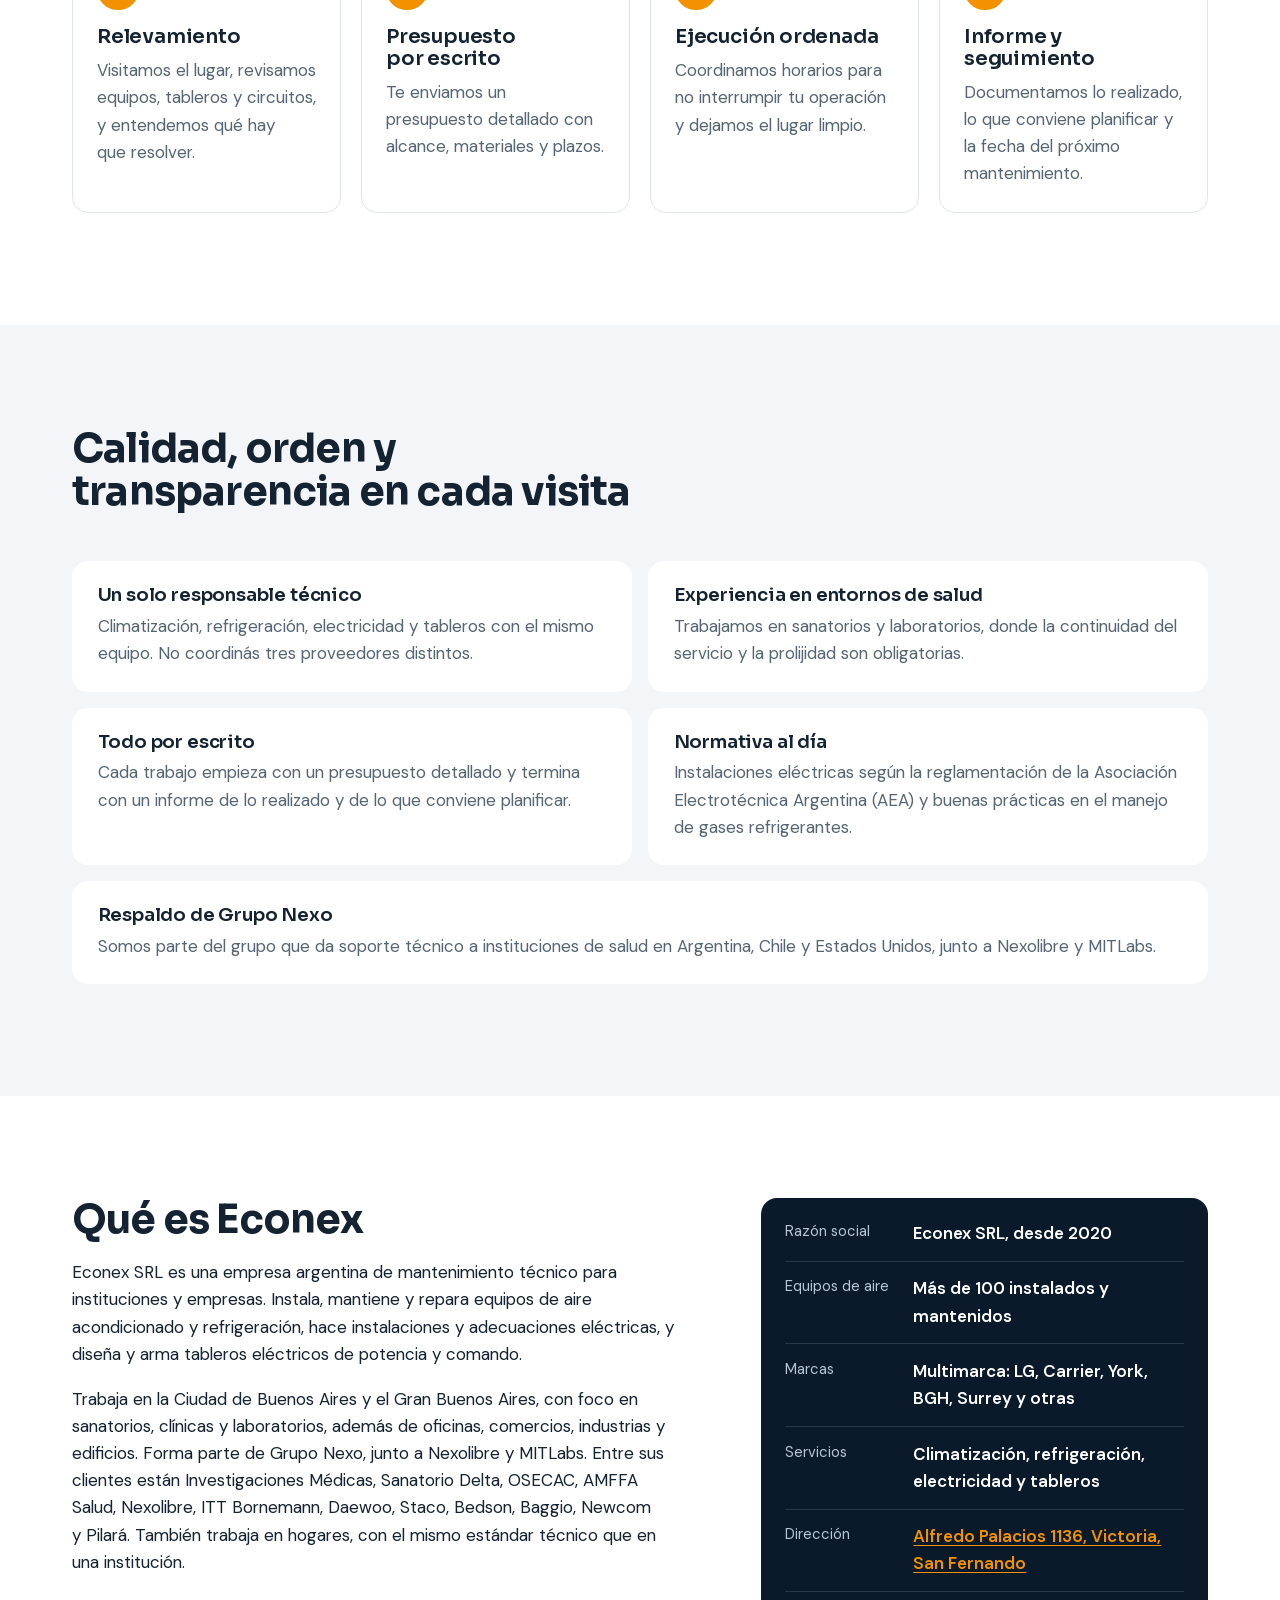
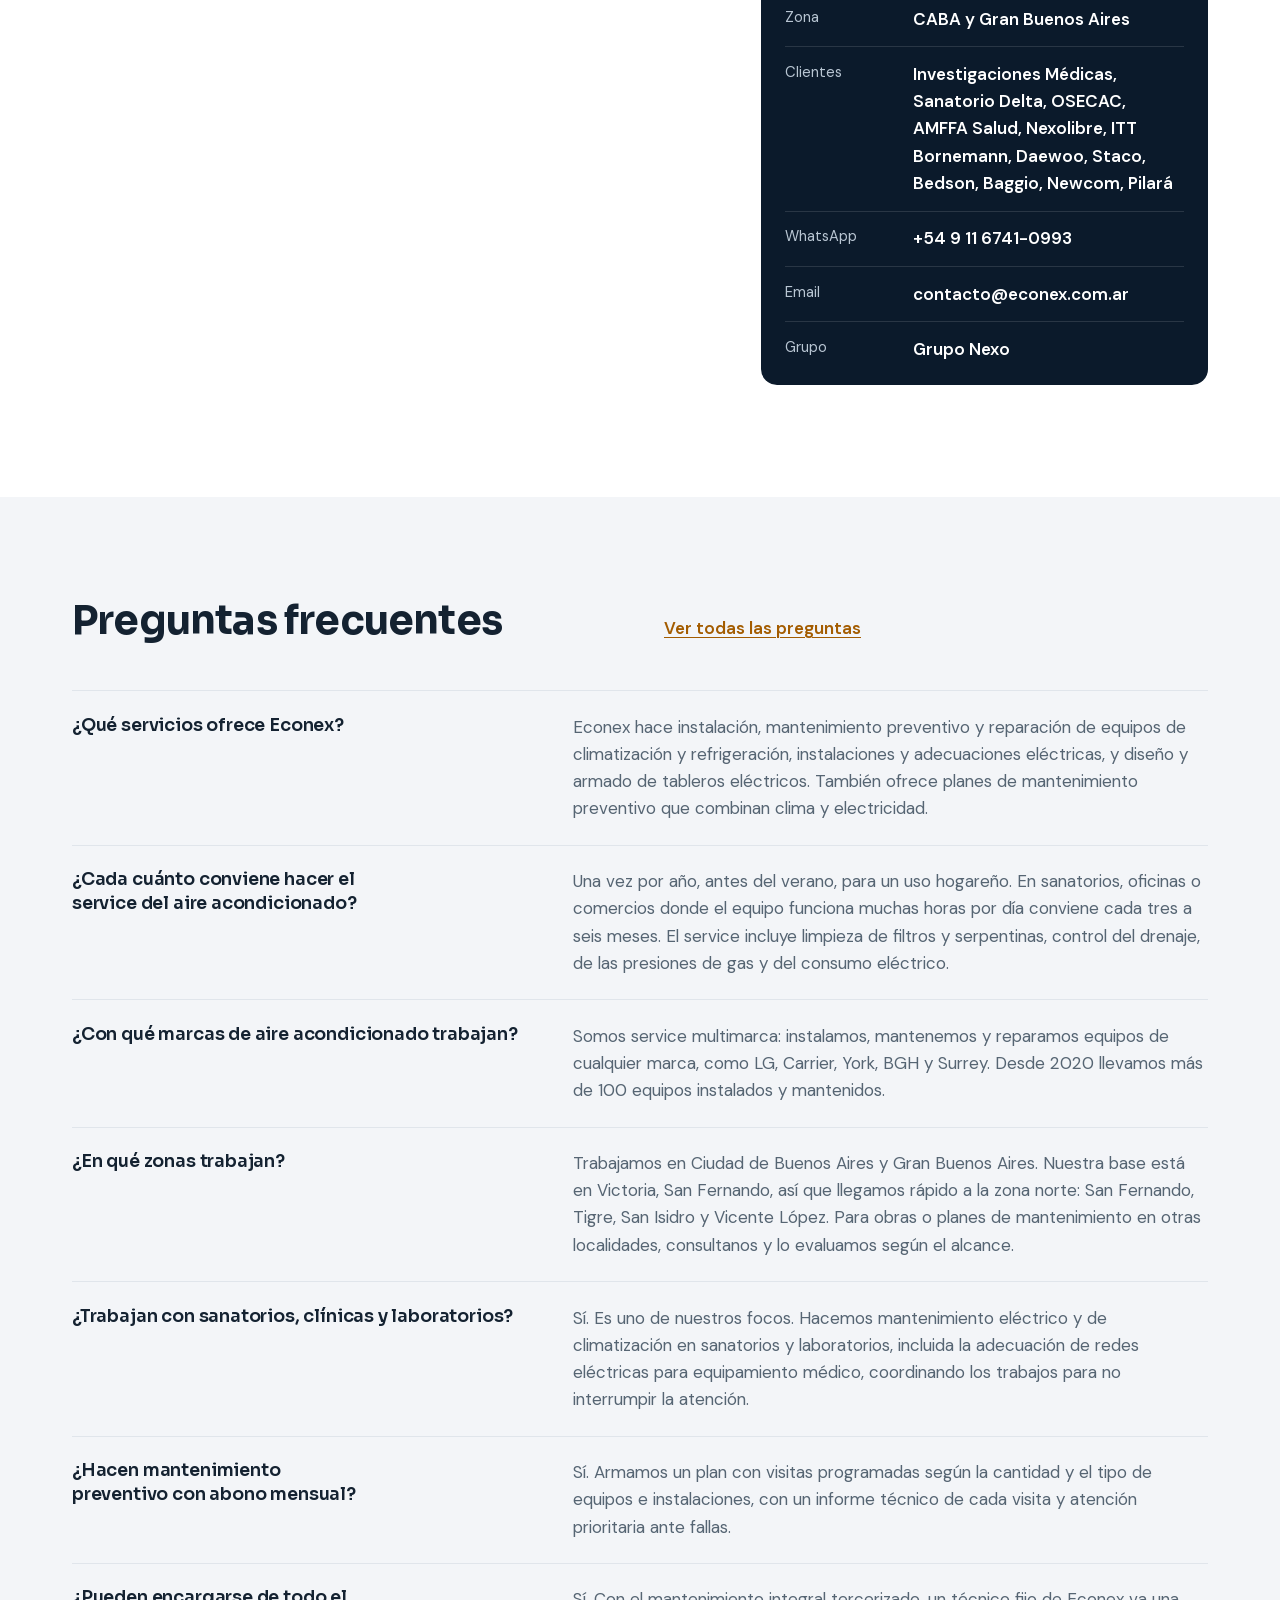
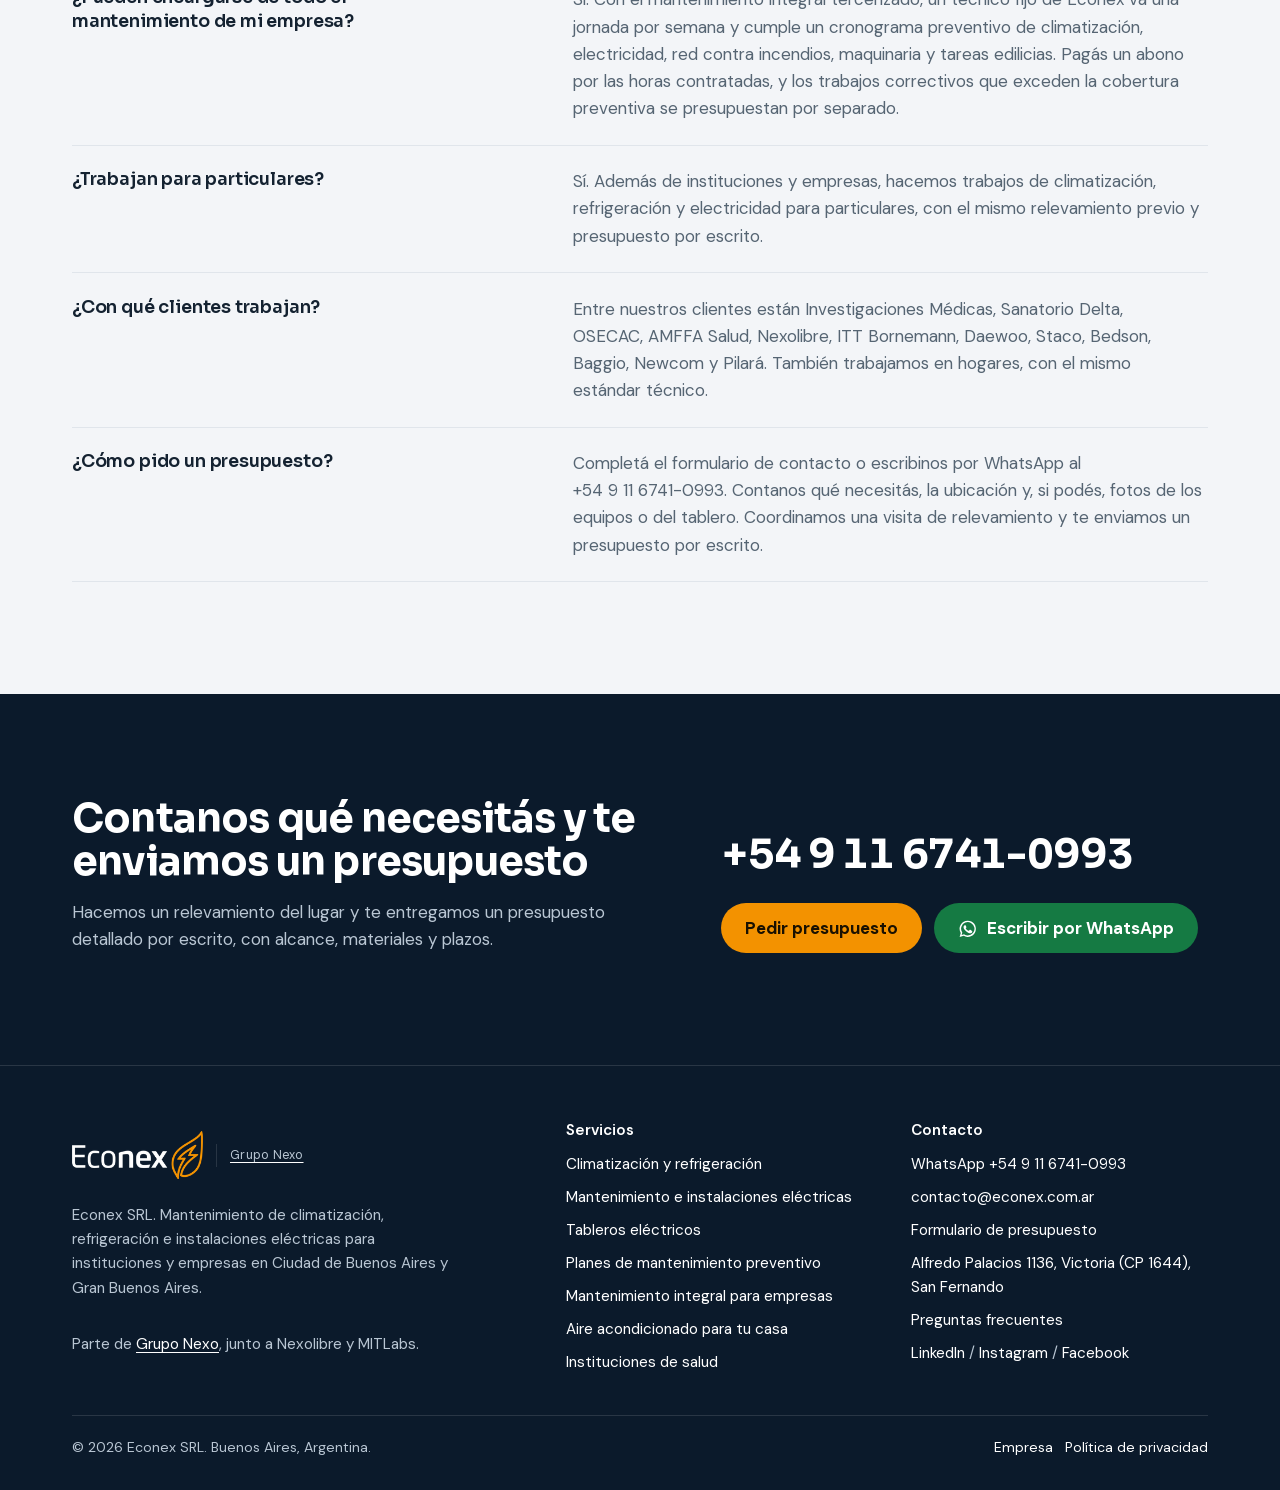
==== commit d499623f: "Sumar la dirección al sitio y el CUIT a los datos estructurados La dirección (Alfredo Palacios 1136," ====
--- a/index.html
+++ b/index.html
@@ -29,10 +29,10 @@
 <link rel="preload" href="assets/fonts/dm-sans.woff2" as="font" type="font/woff2" crossorigin>
 <link rel="stylesheet" href="assets/css/styles.css">
 <link rel="alternate" type="text/plain" title="Resumen para asistentes de IA" href="llms.txt">
-<script type="application/ld+json">{"@context": "https://schema.org", "@type": ["HVACBusiness", "Electrician"], "@id": "https://econex.com.ar/#organizacion", "name": "Econex", "legalName": "Econex SRL", "foundingDate": "2020", "url": "https://econex.com.ar/", "logo": {"@type": "ImageObject", "url": "https://econex.com.ar/assets/img/logo-econex-cuadrado.png", "width": 600, "height": 600}, "image": ["https://econex.com.ar/assets/img/og-econex.jpg", "https://econex.com.ar/assets/img/trabajos/tablero-electrico-tecnico-con-epp-1605.webp", "https://econex.com.ar/assets/img/trabajos/limpieza-condensadora-aire-acondicionado-1667.webp"], "slogan": "Mantenimiento de climatización, refrigeración y electricidad para que tu institución no se detenga", "description": "Empresa argentina de mantenimiento técnico: climatización, refrigeración, instalaciones eléctricas y tableros para instituciones de salud, empresas, comercios e industria en Ciudad de Buenos Aires y Gran Buenos Aires.", "telephone": "+5491167410993", "email": "contacto@econex.com.ar", "address": {"@type": "PostalAddress", "addressLocality": "Victoria, San Fernando", "addressRegion": "Buenos Aires", "addressCountry": "AR"}, "geo": {"@type": "GeoCoordinates", "latitude": -34.4535017, "longitude": -58.5391568}, "hasMap": "https://maps.google.com/?cid=3645207923227995872", "areaServed": [{"@type": "City", "name": "Ciudad Autónoma de Buenos Aires"}, {"@type": "AdministrativeArea", "name": "Gran Buenos Aires"}, {"@type": "AdministrativeArea", "name": "San Fernando"}, {"@type": "AdministrativeArea", "name": "Tigre"}, {"@type": "AdministrativeArea", "name": "San Isidro"}, {"@type": "AdministrativeArea", "name": "Vicente López"}], "knowsAbout": ["climatización", "aire acondicionado", "instalación de split", "service de aire acondicionado", "service multimarca de aire acondicionado", "aire acondicionado LG", "aire acondicionado Carrier", "aire acondicionado York", "aire acondicionado BGH", "aire acondicionado Surrey", "recarga de gas refrigerante", "instalaciones eléctricas", "tableros eléctricos", "mantenimiento preventivo", "mantenimiento de sanatorios y laboratorios"], "parentOrganization": {"@type": "Organization", "name": "Grupo Nexo", "url": "https://gruponexosoluciones.com"}, "sameAs": ["https://www.linkedin.com/company/econex-electro", "https://www.instagram.com/econex_srl", "https://www.facebook.com/people/Econexsrl/61553557221241", "https://maps.google.com/?cid=3645207923227995872"], "contactPoint": [{"@type": "ContactPoint", "contactType": "sales", "telephone": "+5491167410993", "email": "contacto@econex.com.ar", "areaServed": "AR", "availableLanguage": "es"}], "hasOfferCatalog": {"@type": "OfferCatalog", "name": "Servicios de Econex", "itemListElement": [{"@type": "Offer", "itemOffered": {"@type": "Service", "name": "Climatización y refrigeración", "url": "https://econex.com.ar/servicios/climatizacion-y-refrigeracion.html"}}, {"@type": "Offer", "itemOffered": {"@type": "Service", "name": "Mantenimiento e instalaciones eléctricas", "url": "https://econex.com.ar/servicios/mantenimiento-electrico.html"}}, {"@type": "Offer", "itemOffered": {"@type": "Service", "name": "Tableros eléctricos", "url": "https://econex.com.ar/servicios/tableros-electricos.html"}}, {"@type": "Offer", "itemOffered": {"@type": "Service", "name": "Planes de mantenimiento preventivo", "url": "https://econex.com.ar/servicios/mantenimiento-preventivo.html"}}, {"@type": "Offer", "itemOffered": {"@type": "Service", "name": "Mantenimiento integral tercerizado", "url": "https://econex.com.ar/mantenimiento-integral-tercerizado.html"}}, {"@type": "Offer", "itemOffered": {"@type": "Service", "name": "Service e instalación de aire acondicionado para hogares", "url": "https://econex.com.ar/aire-acondicionado-hogar.html"}}]}}</script>
+<script type="application/ld+json">{"@context": "https://schema.org", "@type": ["HVACBusiness", "Electrician"], "@id": "https://econex.com.ar/#organizacion", "name": "Econex", "legalName": "Econex SRL", "foundingDate": "2020", "url": "https://econex.com.ar/", "logo": {"@type": "ImageObject", "url": "https://econex.com.ar/assets/img/logo-econex-cuadrado.png", "width": 600, "height": 600}, "image": ["https://econex.com.ar/assets/img/og-econex.jpg", "https://econex.com.ar/assets/img/trabajos/tablero-electrico-tecnico-con-epp-1605.webp", "https://econex.com.ar/assets/img/trabajos/limpieza-condensadora-aire-acondicionado-1667.webp"], "slogan": "Mantenimiento de climatización, refrigeración y electricidad para que tu institución no se detenga", "description": "Empresa argentina de mantenimiento técnico: climatización, refrigeración, instalaciones eléctricas y tableros para instituciones de salud, empresas, comercios e industria en Ciudad de Buenos Aires y Gran Buenos Aires.", "telephone": "+5491167410993", "email": "contacto@econex.com.ar", "address": {"@type": "PostalAddress", "streetAddress": "Alfredo Palacios 1136", "postalCode": "1644", "addressLocality": "Victoria, San Fernando", "addressRegion": "Buenos Aires", "addressCountry": "AR"}, "taxID": "30-71741930-4", "geo": {"@type": "GeoCoordinates", "latitude": -34.4535017, "longitude": -58.5391568}, "hasMap": "https://maps.google.com/?cid=3645207923227995872", "areaServed": [{"@type": "City", "name": "Ciudad Autónoma de Buenos Aires"}, {"@type": "AdministrativeArea", "name": "Gran Buenos Aires"}, {"@type": "AdministrativeArea", "name": "San Fernando"}, {"@type": "AdministrativeArea", "name": "Tigre"}, {"@type": "AdministrativeArea", "name": "San Isidro"}, {"@type": "AdministrativeArea", "name": "Vicente López"}], "knowsAbout": ["climatización", "aire acondicionado", "instalación de split", "service de aire acondicionado", "service multimarca de aire acondicionado", "aire acondicionado LG", "aire acondicionado Carrier", "aire acondicionado York", "aire acondicionado BGH", "aire acondicionado Surrey", "recarga de gas refrigerante", "instalaciones eléctricas", "tableros eléctricos", "mantenimiento preventivo", "mantenimiento de sanatorios y laboratorios"], "parentOrganization": {"@type": "Organization", "name": "Grupo Nexo", "url": "https://gruponexosoluciones.com"}, "sameAs": ["https://www.linkedin.com/company/econex-electro", "https://www.instagram.com/econex_srl", "https://www.facebook.com/people/Econexsrl/61553557221241", "https://maps.google.com/?cid=3645207923227995872"], "contactPoint": [{"@type": "ContactPoint", "contactType": "sales", "telephone": "+5491167410993", "email": "contacto@econex.com.ar", "areaServed": "AR", "availableLanguage": "es"}], "hasOfferCatalog": {"@type": "OfferCatalog", "name": "Servicios de Econex", "itemListElement": [{"@type": "Offer", "itemOffered": {"@type": "Service", "name": "Climatización y refrigeración", "url": "https://econex.com.ar/servicios/climatizacion-y-refrigeracion.html"}}, {"@type": "Offer", "itemOffered": {"@type": "Service", "name": "Mantenimiento e instalaciones eléctricas", "url": "https://econex.com.ar/servicios/mantenimiento-electrico.html"}}, {"@type": "Offer", "itemOffered": {"@type": "Service", "name": "Tableros eléctricos", "url": "https://econex.com.ar/servicios/tableros-electricos.html"}}, {"@type": "Offer", "itemOffered": {"@type": "Service", "name": "Planes de mantenimiento preventivo", "url": "https://econex.com.ar/servicios/mantenimiento-preventivo.html"}}, {"@type": "Offer", "itemOffered": {"@type": "Service", "name": "Mantenimiento integral tercerizado", "url": "https://econex.com.ar/mantenimiento-integral-tercerizado.html"}}, {"@type": "Offer", "itemOffered": {"@type": "Service", "name": "Service e instalación de aire acondicionado para hogares", "url": "https://econex.com.ar/aire-acondicionado-hogar.html"}}]}}</script>
 <script type="application/ld+json">{"@context": "https://schema.org", "@type": "WebSite", "@id": "https://econex.com.ar/#sitio", "url": "https://econex.com.ar/", "name": "Econex", "inLanguage": "es-AR", "publisher": {"@id": "https://econex.com.ar/#organizacion"}}</script>
 <script type="application/ld+json">{"@context": "https://schema.org", "@type": "FAQPage", "mainEntity": [{"@type": "Question", "name": "¿Qué servicios ofrece Econex?", "acceptedAnswer": {"@type": "Answer", "text": "Econex hace instalación, mantenimiento preventivo y reparación de equipos de climatización y refrigeración, instalaciones y adecuaciones eléctricas, y diseño y armado de tableros eléctricos. También ofrece planes de mantenimiento preventivo que combinan clima y electricidad."}}, {"@type": "Question", "name": "¿Cada cuánto conviene hacer el service del aire acondicionado?", "acceptedAnswer": {"@type": "Answer", "text": "Una vez por año, antes del verano, para un uso hogareño. En sanatorios, oficinas o comercios donde el equipo funciona muchas horas por día conviene cada tres a seis meses. El service incluye limpieza de filtros y serpentinas, control del drenaje, de las presiones de gas y del consumo eléctrico."}}, {"@type": "Question", "name": "¿Con qué marcas de aire acondicionado trabajan?", "acceptedAnswer": {"@type": "Answer", "text": "Somos service multimarca: instalamos, mantenemos y reparamos equipos de cualquier marca, como LG, Carrier, York, BGH y Surrey. Desde 2020 llevamos más de 100 equipos instalados y mantenidos."}}, {"@type": "Question", "name": "¿En qué zonas trabajan?", "acceptedAnswer": {"@type": "Answer", "text": "Trabajamos en Ciudad de Buenos Aires y Gran Buenos Aires. Nuestra base está en Victoria, San Fernando, así que llegamos rápido a la zona norte: San Fernando, Tigre, San Isidro y Vicente López. Para obras o planes de mantenimiento en otras localidades, consultanos y lo evaluamos según el alcance."}}, {"@type": "Question", "name": "¿Trabajan con sanatorios, clínicas y laboratorios?", "acceptedAnswer": {"@type": "Answer", "text": "Sí. Es uno de nuestros focos. Hacemos mantenimiento eléctrico y de climatización en sanatorios y laboratorios, incluida la adecuación de redes eléctricas para equipamiento médico, coordinando los trabajos para no interrumpir la atención."}}, {"@type": "Question", "name": "¿Hacen mantenimiento preventivo con abono mensual?", "acceptedAnswer": {"@type": "Answer", "text": "Sí. Armamos un plan con visitas programadas según la cantidad y el tipo de equipos e instalaciones, con un informe técnico de cada visita y atención prioritaria ante fallas."}}, {"@type": "Question", "name": "¿Pueden encargarse de todo el mantenimiento de mi empresa?", "acceptedAnswer": {"@type": "Answer", "text": "Sí. Con el mantenimiento integral tercerizado, un técnico fijo de Econex va una jornada por semana y cumple un cronograma preventivo de climatización, electricidad, red contra incendios, maquinaria y tareas edilicias. Pagás un abono por las horas contratadas, y los trabajos correctivos que exceden la cobertura preventiva se presupuestan por separado."}}, {"@type": "Question", "name": "¿Trabajan para particulares?", "acceptedAnswer": {"@type": "Answer", "text": "Sí. Además de instituciones y empresas, hacemos trabajos de climatización, refrigeración y electricidad para particulares, con el mismo relevamiento previo y presupuesto por escrito."}}, {"@type": "Question", "name": "¿Con qué clientes trabajan?", "acceptedAnswer": {"@type": "Answer", "text": "Entre nuestros clientes están Investigaciones Médicas, Sanatorio Delta, OSECAC, AMFFA Salud, Nexolibre, ITT Bornemann, Daewoo, Staco, Bedson, Baggio, Newcom y Pilará. También trabajamos en hogares, con el mismo estándar técnico."}}, {"@type": "Question", "name": "¿Cómo pido un presupuesto?", "acceptedAnswer": {"@type": "Answer", "text": "Completá el formulario de contacto o escribinos por WhatsApp al +54 9 11 6741-0993. Contanos qué necesitás, la ubicación y, si podés, fotos de los equipos o del tablero. Coordinamos una visita de relevamiento y te enviamos un presupuesto por escrito."}}]}</script>
-<script type="application/ld+json">{"@context": "https://schema.org", "@type": "WebPage", "url": "https://econex.com.ar/", "name": "Service e instalación de aire acondicionado | Econex", "inLanguage": "es-AR", "isPartOf": {"@id": "https://econex.com.ar/#sitio"}, "about": {"@id": "https://econex.com.ar/#organizacion"}, "dateModified": "2026-10-16", "primaryImageOfPage": "https://econex.com.ar/assets/img/trabajos/tablero-electrico-tecnico-con-epp-1605.webp"}</script>
+<script type="application/ld+json">{"@context": "https://schema.org", "@type": "WebPage", "url": "https://econex.com.ar/", "name": "Service e instalación de aire acondicionado | Econex", "inLanguage": "es-AR", "isPartOf": {"@id": "https://econex.com.ar/#sitio"}, "about": {"@id": "https://econex.com.ar/#organizacion"}, "dateModified": "2026-10-19", "primaryImageOfPage": "https://econex.com.ar/assets/img/trabajos/tablero-electrico-tecnico-con-epp-1605.webp"}</script>
 <!-- Google Tag Manager: pegar acá el snippet con el ID del contenedor actual (GTM-XXXXXXX) -->
 </head>
 <body>
@@ -232,7 +232,7 @@
       <div><dt>Equipos de aire</dt><dd>Más de 100 instalados y mantenidos</dd></div>
       <div><dt>Marcas</dt><dd>Multimarca: LG, Carrier, York, BGH, Surrey y otras</dd></div>
       <div><dt>Servicios</dt><dd>Climatización, refrigeración, electricidad y tableros</dd></div>
-      <div><dt>Base</dt><dd><a href="https://maps.app.goo.gl/mrSBR9cGimJLiuqK8" rel="noopener" target="_blank">Victoria, San Fernando</a></dd></div>
+      <div><dt>Dirección</dt><dd><a href="https://maps.app.goo.gl/mrSBR9cGimJLiuqK8" rel="noopener" target="_blank">Alfredo Palacios 1136, Victoria, San Fernando</a></dd></div>
       <div><dt>Zona</dt><dd>CABA y Gran Buenos Aires</dd></div>
       <div><dt>Clientes</dt><dd>Investigaciones Médicas, Sanatorio Delta, OSECAC, AMFFA Salud, Nexolibre, ITT Bornemann, Daewoo, Staco, Bedson, Baggio, Newcom, Pilará</dd></div>
       <div><dt>WhatsApp</dt><dd>+54 9 11 6741-0993</dd></div>
@@ -275,7 +275,7 @@
         <li><a href="https://wa.me/5491167410993?text=Hola%20Econex%2C%20quiero%20pedir%20un%20presupuesto." rel="noopener" target="_blank">WhatsApp +54 9 11 6741-0993</a></li>
         <li><a href="mailto:contacto@econex.com.ar">contacto@econex.com.ar</a></li>
         <li><a href="contacto.html">Formulario de presupuesto</a></li>
-        <li><a href="https://maps.app.goo.gl/mrSBR9cGimJLiuqK8" rel="noopener" target="_blank">Ver en Google Maps</a></li>
+        <li><a href="https://maps.app.goo.gl/mrSBR9cGimJLiuqK8" rel="noopener" target="_blank">Alfredo Palacios 1136, Victoria (CP 1644), San Fernando</a></li>
         <li><a href="preguntas-frecuentes.html">Preguntas frecuentes</a></li>
         <li><a href="https://www.linkedin.com/company/econex-electro" rel="noopener" target="_blank">LinkedIn</a> / <a href="https://www.instagram.com/econex_srl" rel="noopener" target="_blank">Instagram</a> / <a href="https://www.facebook.com/people/Econexsrl/61553557221241" rel="noopener" target="_blank">Facebook</a></li></ul></div>
     </div>
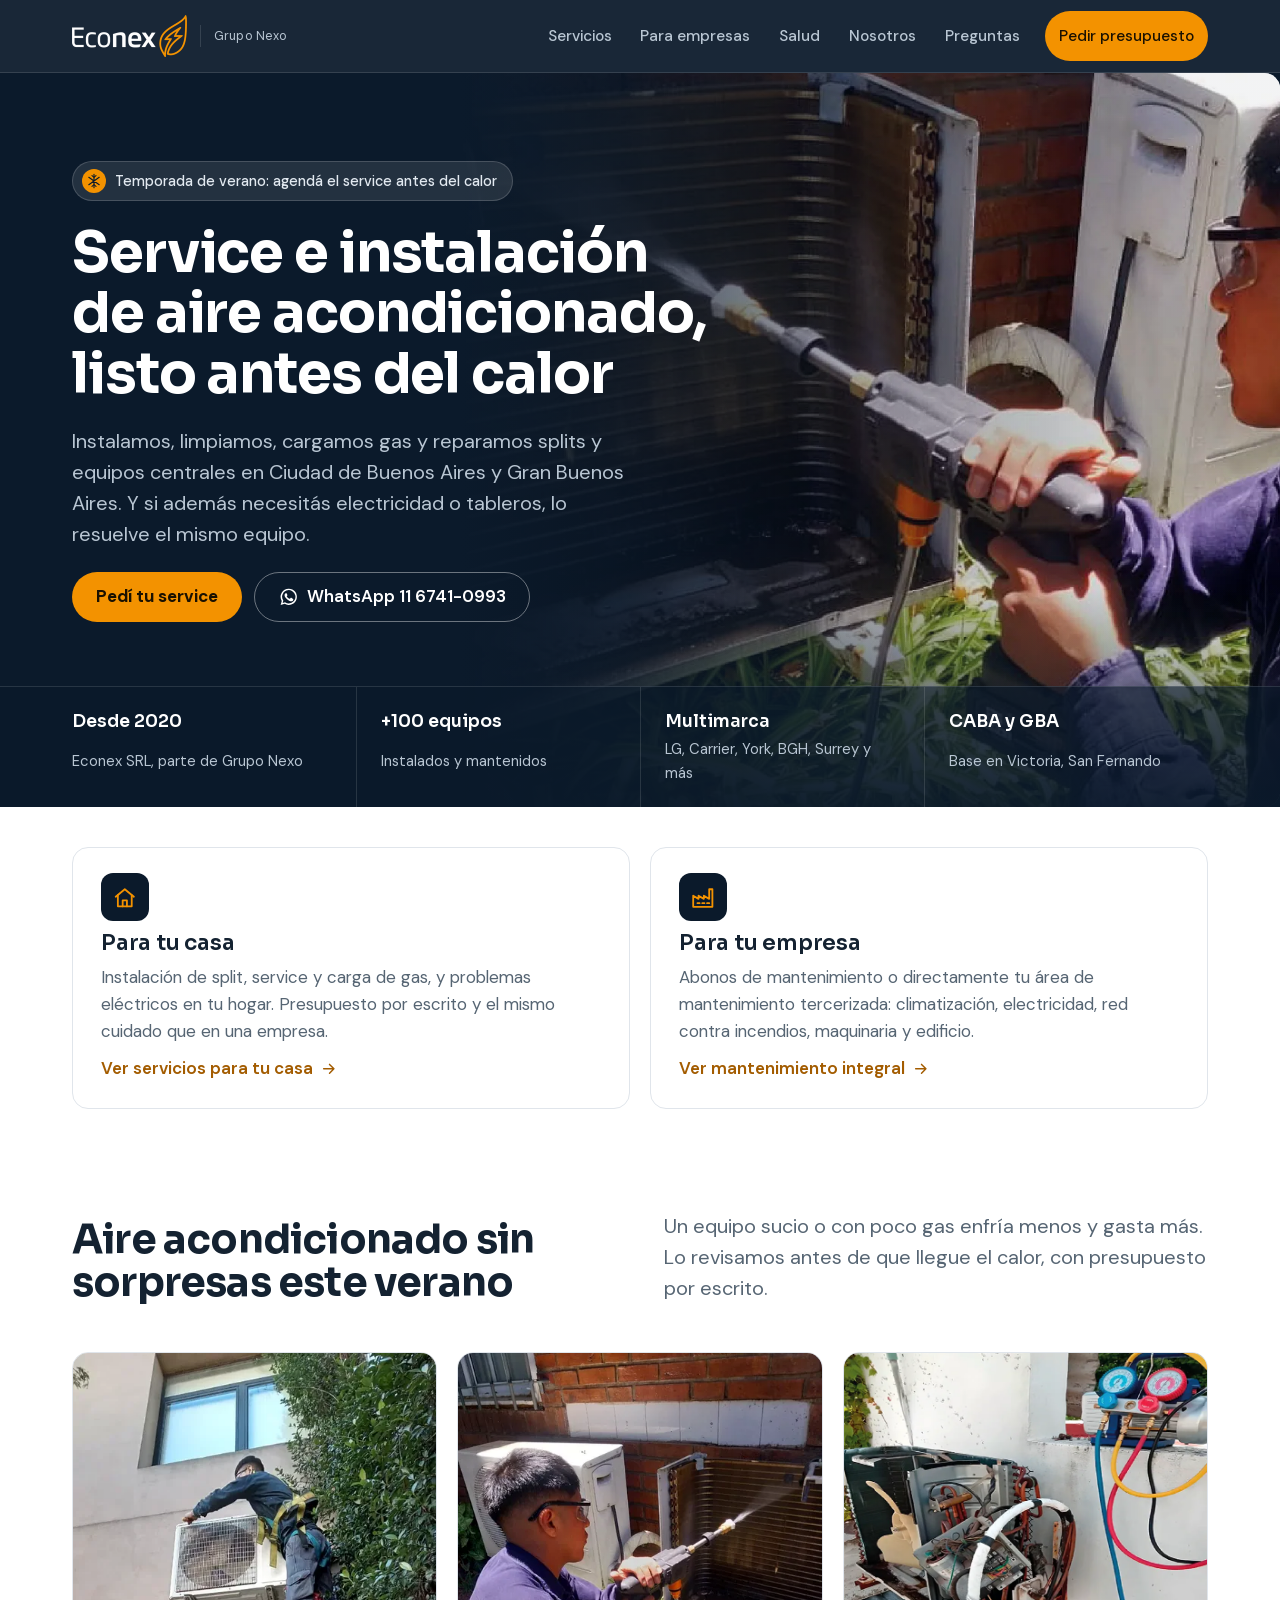
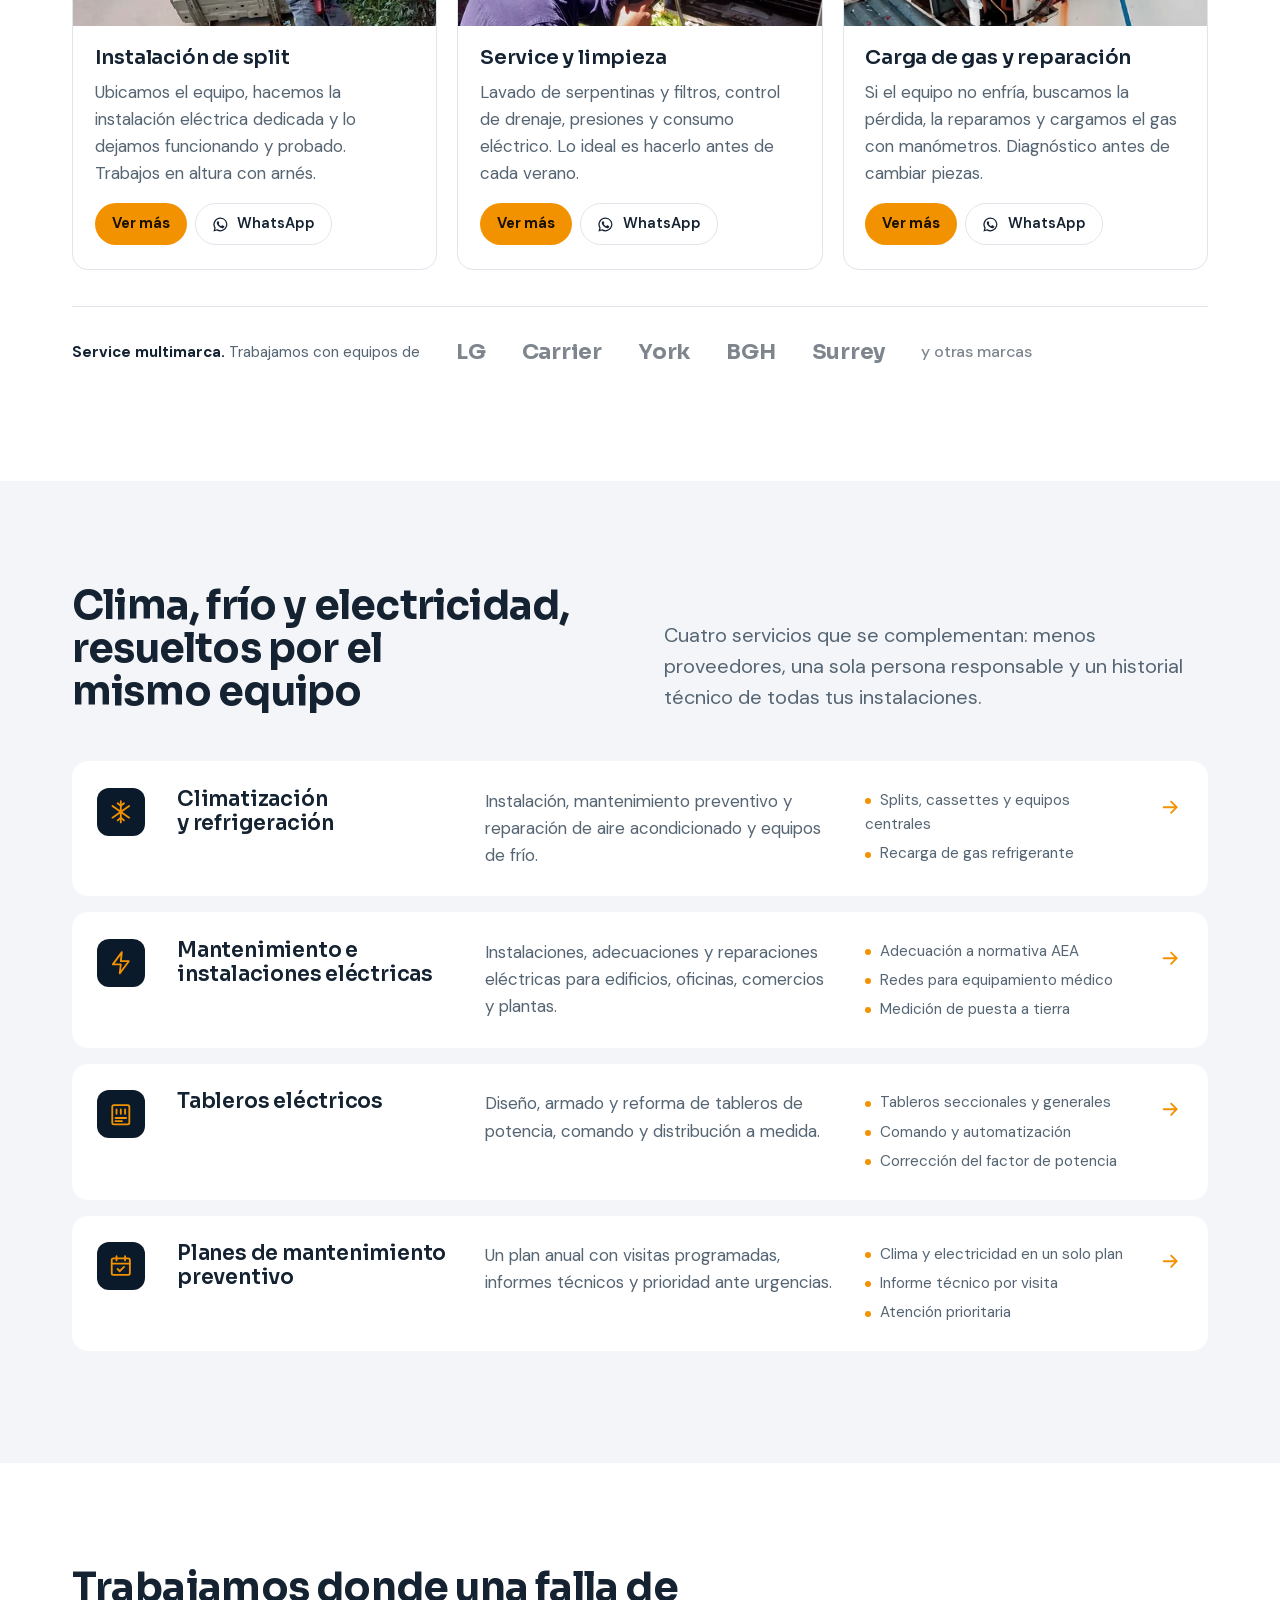
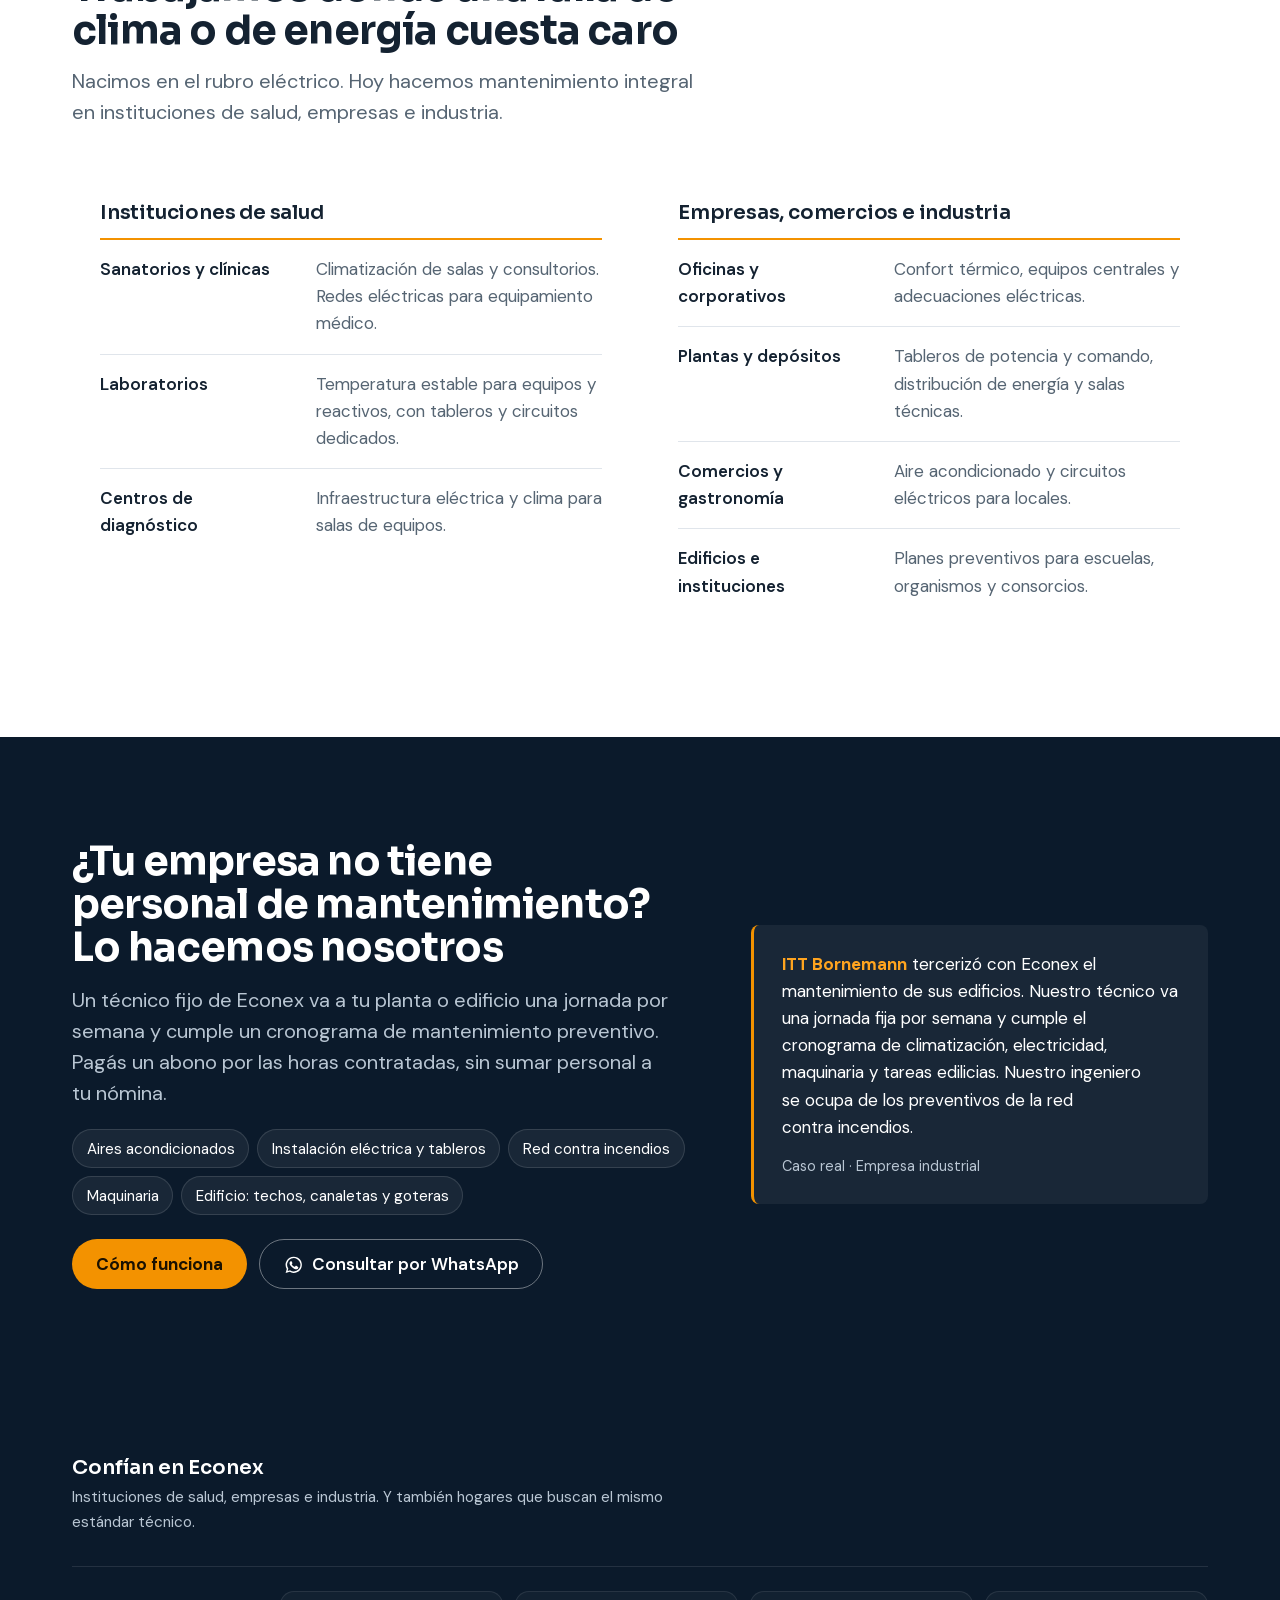
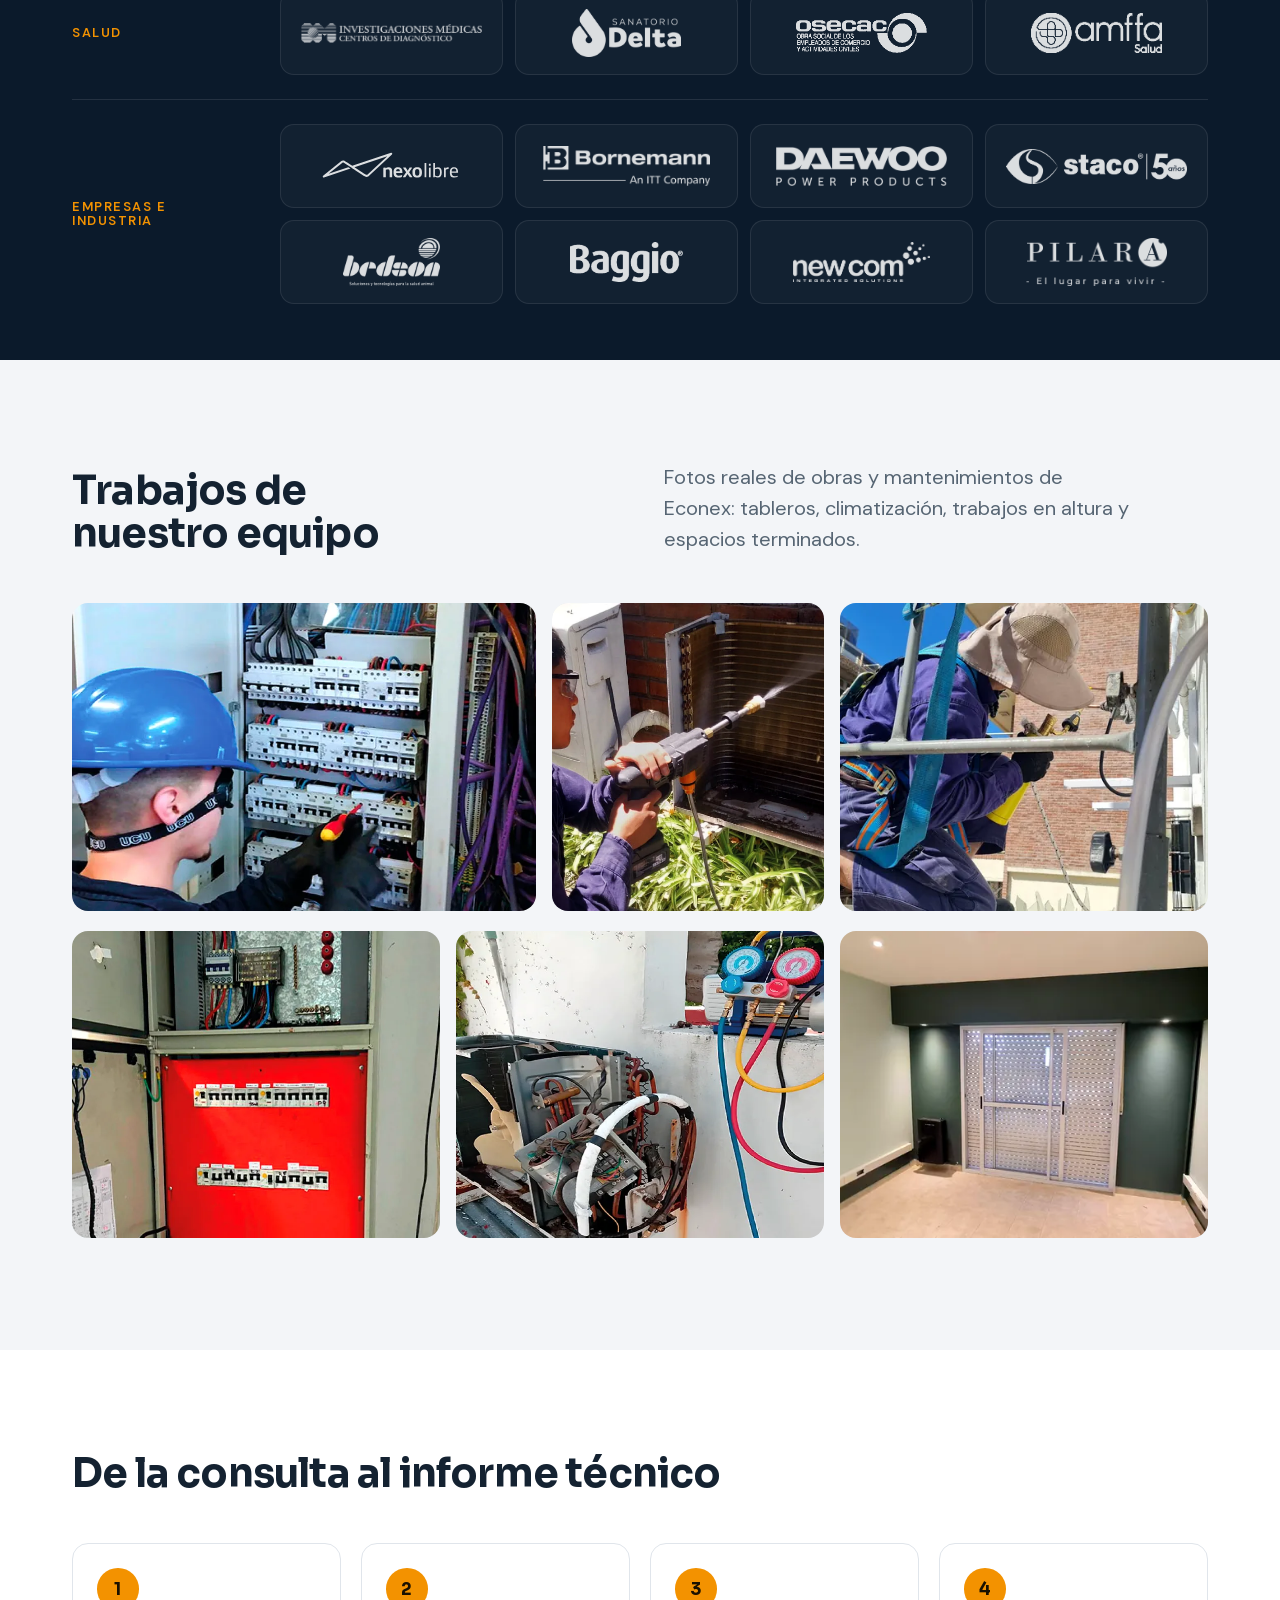
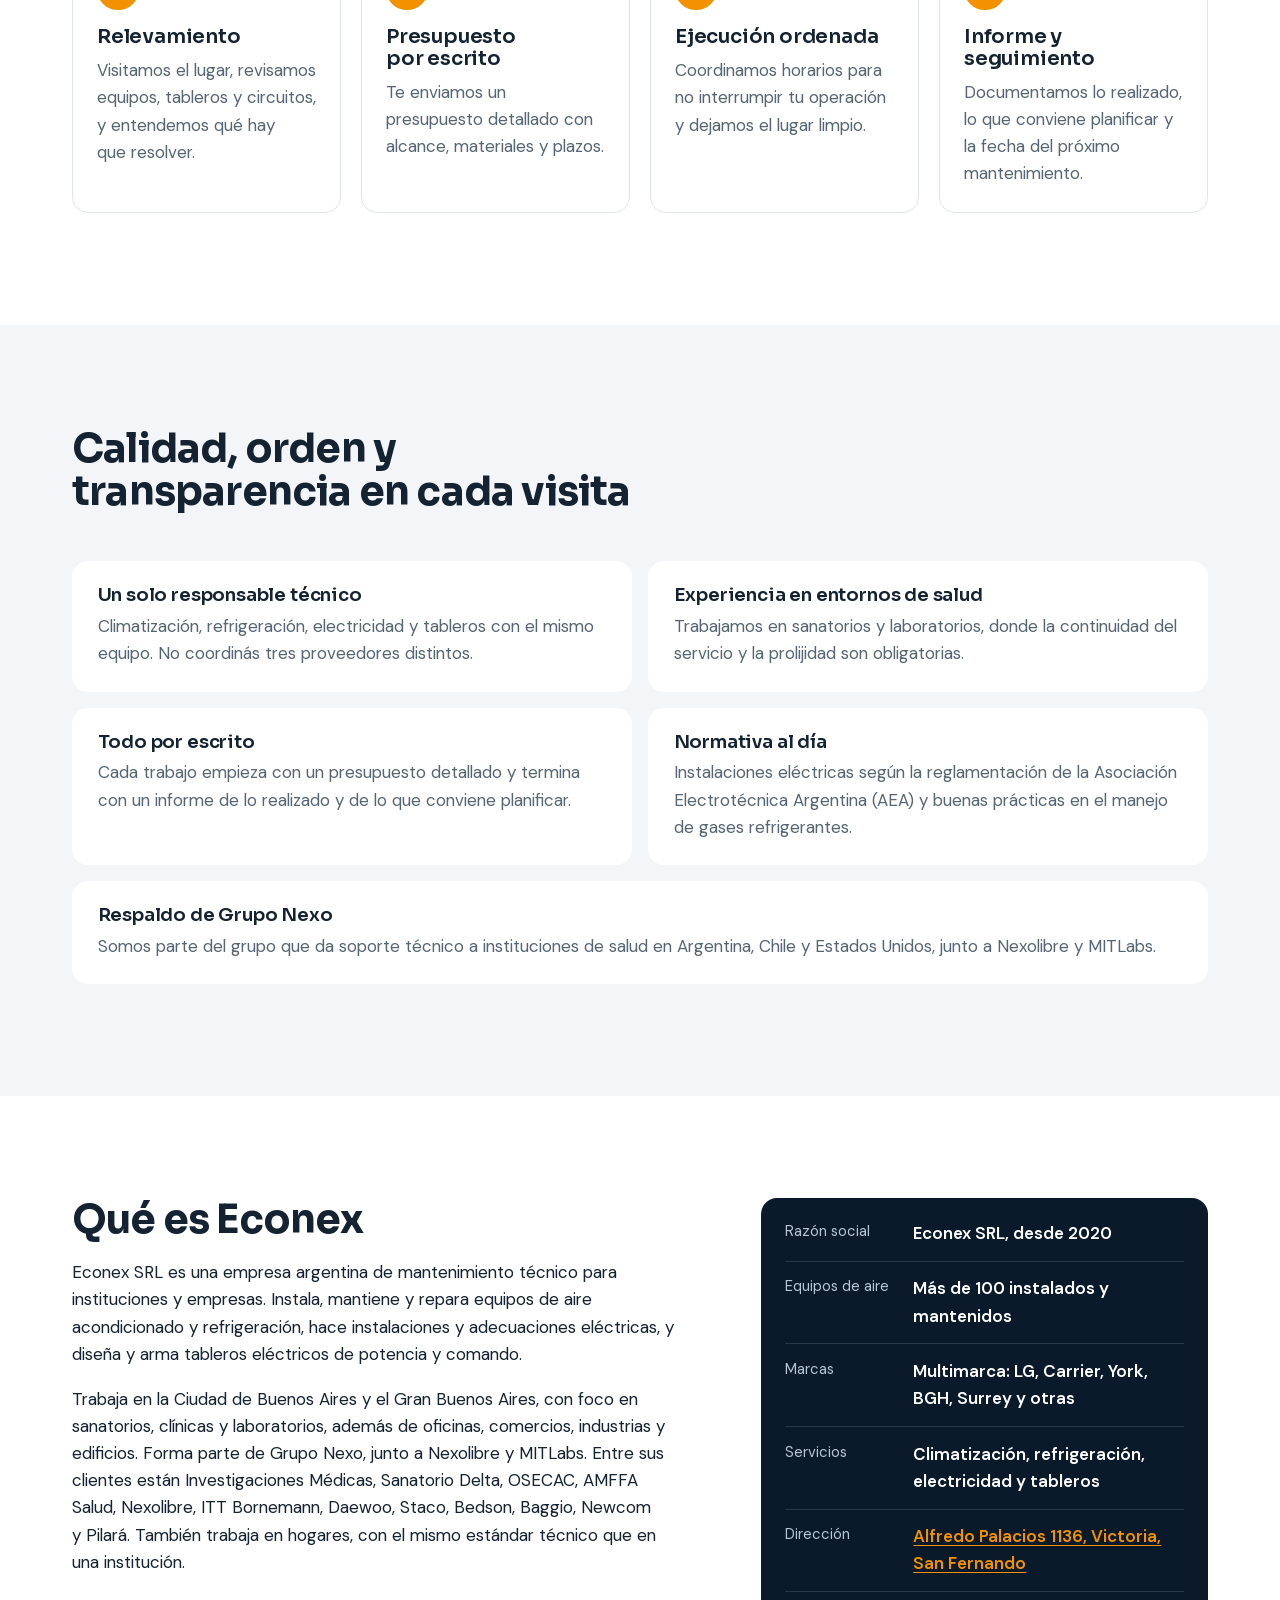
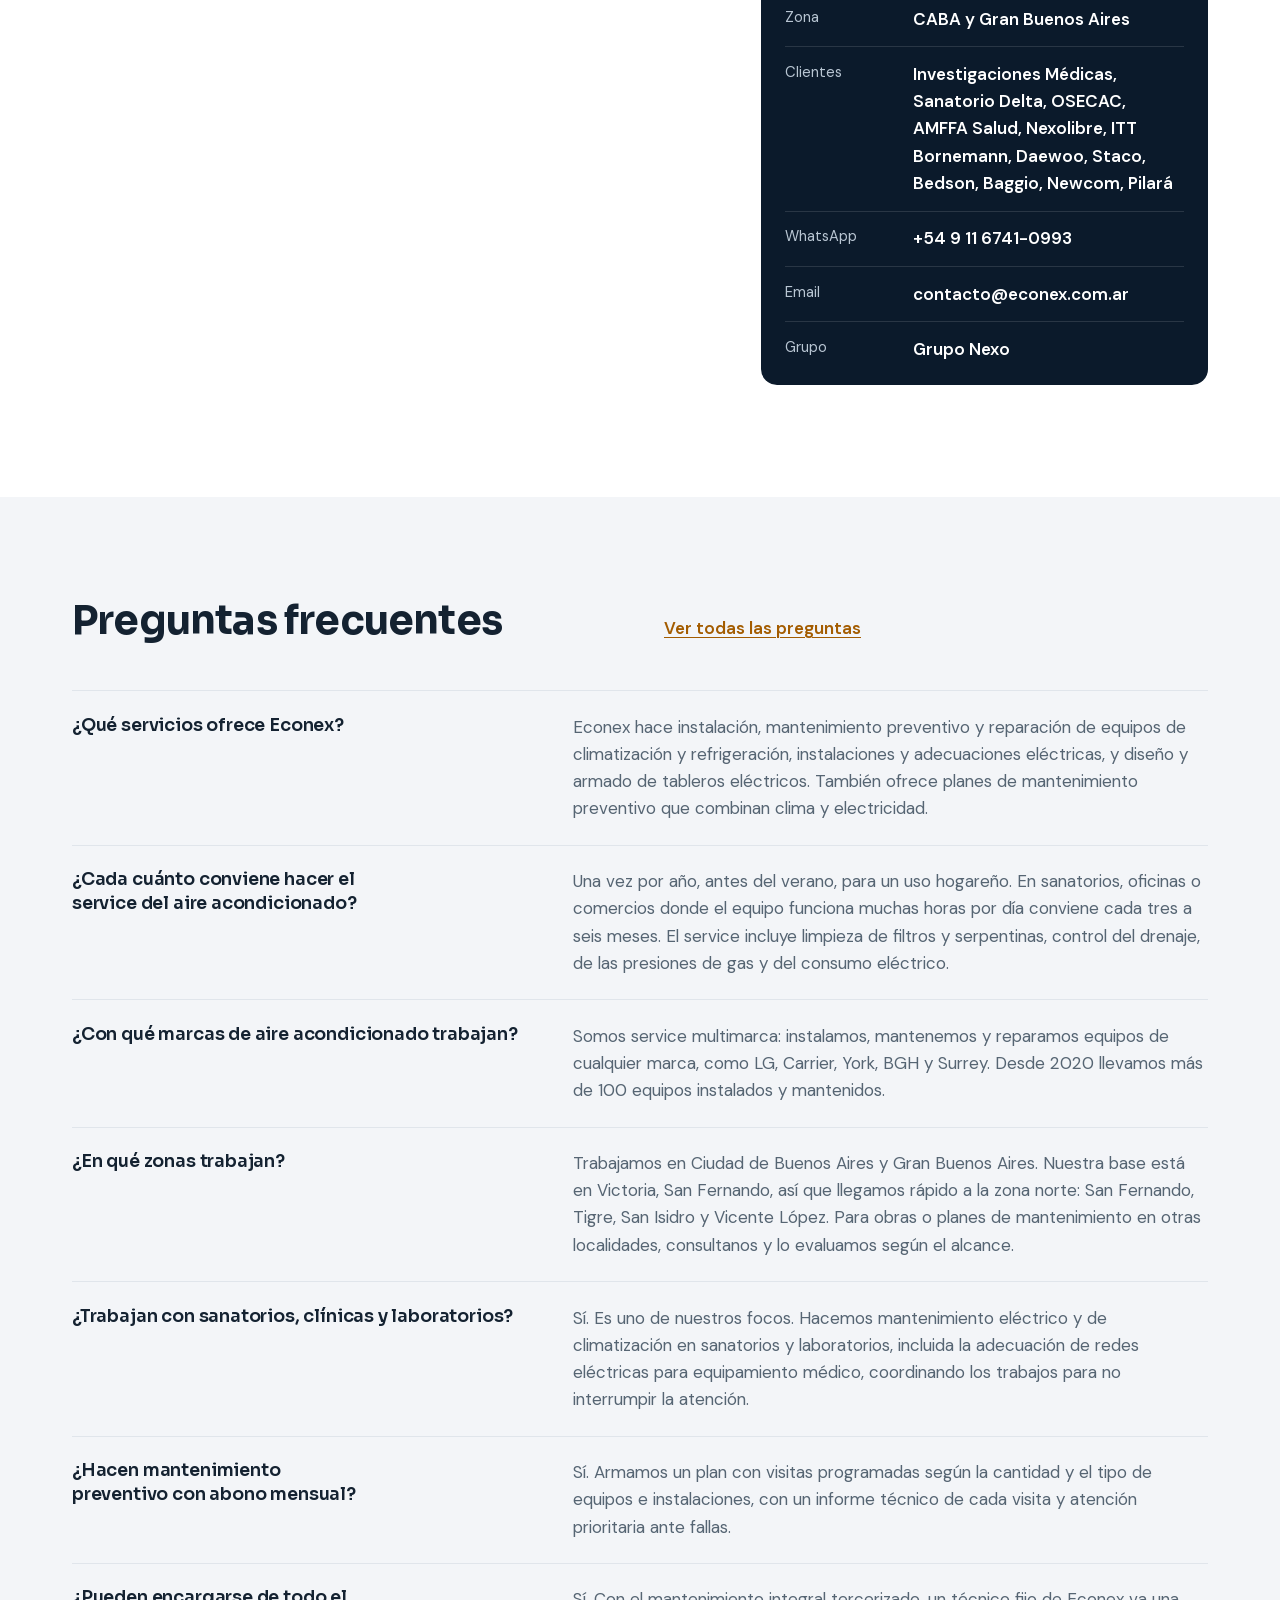
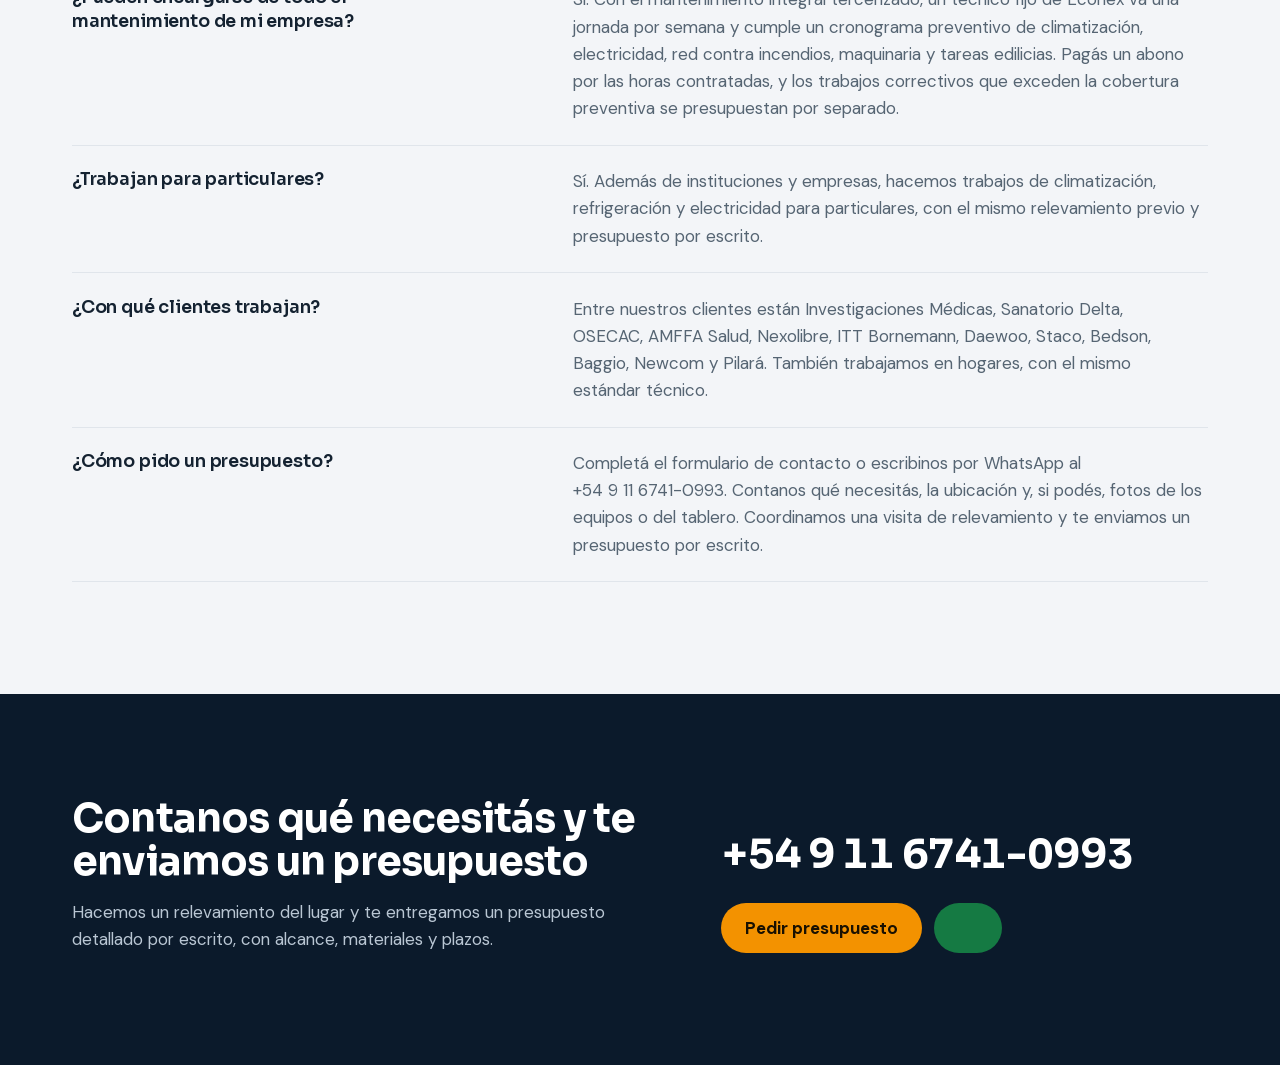
==== commit 534ea39c: "a" ====
--- a/index.html
+++ b/index.html
@@ -33,9 +33,19 @@
 <script type="application/ld+json">{"@context": "https://schema.org", "@type": "WebSite", "@id": "https://econex.com.ar/#sitio", "url": "https://econex.com.ar/", "name": "Econex", "inLanguage": "es-AR", "publisher": {"@id": "https://econex.com.ar/#organizacion"}}</script>
 <script type="application/ld+json">{"@context": "https://schema.org", "@type": "FAQPage", "mainEntity": [{"@type": "Question", "name": "¿Qué servicios ofrece Econex?", "acceptedAnswer": {"@type": "Answer", "text": "Econex hace instalación, mantenimiento preventivo y reparación de equipos de climatización y refrigeración, instalaciones y adecuaciones eléctricas, y diseño y armado de tableros eléctricos. También ofrece planes de mantenimiento preventivo que combinan clima y electricidad."}}, {"@type": "Question", "name": "¿Cada cuánto conviene hacer el service del aire acondicionado?", "acceptedAnswer": {"@type": "Answer", "text": "Una vez por año, antes del verano, para un uso hogareño. En sanatorios, oficinas o comercios donde el equipo funciona muchas horas por día conviene cada tres a seis meses. El service incluye limpieza de filtros y serpentinas, control del drenaje, de las presiones de gas y del consumo eléctrico."}}, {"@type": "Question", "name": "¿Con qué marcas de aire acondicionado trabajan?", "acceptedAnswer": {"@type": "Answer", "text": "Somos service multimarca: instalamos, mantenemos y reparamos equipos de cualquier marca, como LG, Carrier, York, BGH y Surrey. Desde 2020 llevamos más de 100 equipos instalados y mantenidos."}}, {"@type": "Question", "name": "¿En qué zonas trabajan?", "acceptedAnswer": {"@type": "Answer", "text": "Trabajamos en Ciudad de Buenos Aires y Gran Buenos Aires. Nuestra base está en Victoria, San Fernando, así que llegamos rápido a la zona norte: San Fernando, Tigre, San Isidro y Vicente López. Para obras o planes de mantenimiento en otras localidades, consultanos y lo evaluamos según el alcance."}}, {"@type": "Question", "name": "¿Trabajan con sanatorios, clínicas y laboratorios?", "acceptedAnswer": {"@type": "Answer", "text": "Sí. Es uno de nuestros focos. Hacemos mantenimiento eléctrico y de climatización en sanatorios y laboratorios, incluida la adecuación de redes eléctricas para equipamiento médico, coordinando los trabajos para no interrumpir la atención."}}, {"@type": "Question", "name": "¿Hacen mantenimiento preventivo con abono mensual?", "acceptedAnswer": {"@type": "Answer", "text": "Sí. Armamos un plan con visitas programadas según la cantidad y el tipo de equipos e instalaciones, con un informe técnico de cada visita y atención prioritaria ante fallas."}}, {"@type": "Question", "name": "¿Pueden encargarse de todo el mantenimiento de mi empresa?", "acceptedAnswer": {"@type": "Answer", "text": "Sí. Con el mantenimiento integral tercerizado, un técnico fijo de Econex va una jornada por semana y cumple un cronograma preventivo de climatización, electricidad, red contra incendios, maquinaria y tareas edilicias. Pagás un abono por las horas contratadas, y los trabajos correctivos que exceden la cobertura preventiva se presupuestan por separado."}}, {"@type": "Question", "name": "¿Trabajan para particulares?", "acceptedAnswer": {"@type": "Answer", "text": "Sí. Además de instituciones y empresas, hacemos trabajos de climatización, refrigeración y electricidad para particulares, con el mismo relevamiento previo y presupuesto por escrito."}}, {"@type": "Question", "name": "¿Con qué clientes trabajan?", "acceptedAnswer": {"@type": "Answer", "text": "Entre nuestros clientes están Investigaciones Médicas, Sanatorio Delta, OSECAC, AMFFA Salud, Nexolibre, ITT Bornemann, Daewoo, Staco, Bedson, Baggio, Newcom y Pilará. También trabajamos en hogares, con el mismo estándar técnico."}}, {"@type": "Question", "name": "¿Cómo pido un presupuesto?", "acceptedAnswer": {"@type": "Answer", "text": "Completá el formulario de contacto o escribinos por WhatsApp al +54 9 11 6741-0993. Contanos qué necesitás, la ubicación y, si podés, fotos de los equipos o del tablero. Coordinamos una visita de relevamiento y te enviamos un presupuesto por escrito."}}]}</script>
 <script type="application/ld+json">{"@context": "https://schema.org", "@type": "WebPage", "url": "https://econex.com.ar/", "name": "Service e instalación de aire acondicionado | Econex", "inLanguage": "es-AR", "isPartOf": {"@id": "https://econex.com.ar/#sitio"}, "about": {"@id": "https://econex.com.ar/#organizacion"}, "dateModified": "2026-10-19", "primaryImageOfPage": "https://econex.com.ar/assets/img/trabajos/tablero-electrico-tecnico-con-epp-1605.webp"}</script>
-<!-- Google Tag Manager: pegar acá el snippet con el ID del contenedor actual (GTM-XXXXXXX) -->
+<!-- Google Tag Manager -->
+<script>(function(w,d,s,l,i){w[l]=w[l]||[];w[l].push({'gtm.start':
+new Date().getTime(),event:'gtm.js'});var f=d.getElementsByTagName(s)[0],
+j=d.createElement(s),dl=l!='dataLayer'?'&l='+l:'';j.async=true;j.src=
+'https://www.googletagmanager.com/gtm.js?id='+i+dl;f.parentNode.insertBefore(j,f);
+})(window,document,'script','dataLayer','GTM-N4XM5SFN');</script>
+<!-- End Google Tag Manager -->
 </head>
 <body>
+<!-- Google Tag Manager (noscript) -->
+<noscript><iframe src="https://www.googletagmanager.com/ns.html?id=GTM-N4XM5SFN"
+height="0" width="0" style="display:none;visibility:hidden"></iframe></noscript>
+<!-- End Google Tag Manager (noscript) -->
 <a class="skip" href="#contenido">Saltar al contenido</a>
 <header class="site-header">
   <div class="wrap">
@@ -252,37 +262,4 @@
   <div><h2>Contanos qué necesitás y te enviamos un presupuesto</h2><p>Hacemos un relevamiento del lugar y te entregamos un presupuesto detallado por escrito, con alcance, materiales y plazos.</p></div>
   <div class="contact-direct">
     <a class="phone" href="tel:+5491167410993">+54 9 11 6741-0993</a>
-    <div class="btn-row"><a class="btn btn-primary" href="contacto.html">Pedir presupuesto</a><a class="btn btn-wa" href="https://wa.me/5491167410993?text=Hola%20Econex%2C%20quiero%20pedir%20un%20presupuesto." rel="noopener" target="_blank"><svg viewBox="0 0 24 24" fill="currentColor" aria-hidden="true"><path d="M12 2a10 10 0 0 0-8.6 15.1L2 22l5-1.3A10 10 0 1 0 12 2Zm0 18.2a8.2 8.2 0 0 1-4.2-1.2l-.3-.2-3 .8.8-2.9-.2-.3A8.2 8.2 0 1 1 12 20.2Zm4.5-6.1c-.2-.1-1.5-.7-1.7-.8-.2-.1-.4-.1-.6.1l-.8 1c-.1.2-.3.2-.5.1a6.7 6.7 0 0 1-3.3-2.9c-.3-.4.3-.4.7-1.4.1-.2 0-.3 0-.4l-.8-1.8c-.2-.5-.4-.4-.6-.4h-.5a1 1 0 0 0-.7.3 3 3 0 0 0-.9 2.2 5.2 5.2 0 0 0 1.1 2.7 11.8 11.8 0 0 0 4.5 4c1.7.7 2.3.8 3.2.6a2.7 2.7 0 0 0 1.8-1.2 2.2 2.2 0 0 0 .1-1.3c0-.1-.2-.2-.5-.3Z"/></svg> Escribir por WhatsApp</a></div>
-  </div>
-</div></section>
-</main>
-<footer class="site-footer">
-  <div class="wrap">
-    <div class="foot-grid">
-      <div class="foot-about">
-        <a class="brand" href="/"><img class="brand-logo" src="assets/img/logo-econex.webp" srcset="assets/img/logo-econex.webp 2x, assets/img/logo-econex-3x.webp 3x" width="115" height="42" alt="Econex"><span class="brand-sub">Grupo Nexo</span></a>
-        <p>Econex SRL. Mantenimiento de climatización, refrigeración e instalaciones eléctricas para instituciones y empresas en Ciudad de Buenos Aires y Gran Buenos Aires.</p>
-        <p>Parte de <a href="https://gruponexosoluciones.com" rel="noopener" target="_blank">Grupo Nexo</a>, junto a Nexolibre y MITLabs.</p>
-      </div>
-      <div><h2>Servicios</h2><ul><li><a href="servicios/climatizacion-y-refrigeracion.html">Climatización y refrigeración</a></li>
-<li><a href="servicios/mantenimiento-electrico.html">Mantenimiento e instalaciones eléctricas</a></li>
-<li><a href="servicios/tableros-electricos.html">Tableros eléctricos</a></li>
-<li><a href="servicios/mantenimiento-preventivo.html">Planes de mantenimiento preventivo</a></li>
-        <li><a href="mantenimiento-integral-tercerizado.html">Mantenimiento integral para empresas</a></li>
-        <li><a href="aire-acondicionado-hogar.html">Aire acondicionado para tu casa</a></li>
-        <li><a href="instituciones-de-salud.html">Instituciones de salud</a></li></ul></div>
-      <div><h2>Contacto</h2><ul>
-        <li><a href="https://wa.me/5491167410993?text=Hola%20Econex%2C%20quiero%20pedir%20un%20presupuesto." rel="noopener" target="_blank">WhatsApp +54 9 11 6741-0993</a></li>
-        <li><a href="mailto:contacto@econex.com.ar">contacto@econex.com.ar</a></li>
-        <li><a href="contacto.html">Formulario de presupuesto</a></li>
-        <li><a href="https://maps.app.goo.gl/mrSBR9cGimJLiuqK8" rel="noopener" target="_blank">Alfredo Palacios 1136, Victoria (CP 1644), San Fernando</a></li>
-        <li><a href="preguntas-frecuentes.html">Preguntas frecuentes</a></li>
-        <li><a href="https://www.linkedin.com/company/econex-electro" rel="noopener" target="_blank">LinkedIn</a> / <a href="https://www.instagram.com/econex_srl" rel="noopener" target="_blank">Instagram</a> / <a href="https://www.facebook.com/people/Econexsrl/61553557221241" rel="noopener" target="_blank">Facebook</a></li></ul></div>
-    </div>
-    <div class="foot-bottom"><span>© 2026 Econex SRL. Buenos Aires, Argentina.</span><span><a href="empresa.html">Empresa</a>&nbsp;&nbsp;&nbsp;<a href="privacidad.html">Política de privacidad</a></span></div>
-  </div>
-</footer>
-<a class="wa-float" href="https://wa.me/5491167410993?text=Hola%20Econex%2C%20quiero%20pedir%20un%20presupuesto." rel="noopener" target="_blank" aria-label="Escribinos por WhatsApp"><svg viewBox="0 0 24 24" fill="currentColor" aria-hidden="true"><path d="M12 2a10 10 0 0 0-8.6 15.1L2 22l5-1.3A10 10 0 1 0 12 2Zm0 18.2a8.2 8.2 0 0 1-4.2-1.2l-.3-.2-3 .8.8-2.9-.2-.3A8.2 8.2 0 1 1 12 20.2Zm4.5-6.1c-.2-.1-1.5-.7-1.7-.8-.2-.1-.4-.1-.6.1l-.8 1c-.1.2-.3.2-.5.1a6.7 6.7 0 0 1-3.3-2.9c-.3-.4.3-.4.7-1.4.1-.2 0-.3 0-.4l-.8-1.8c-.2-.5-.4-.4-.6-.4h-.5a1 1 0 0 0-.7.3 3 3 0 0 0-.9 2.2 5.2 5.2 0 0 0 1.1 2.7 11.8 11.8 0 0 0 4.5 4c1.7.7 2.3.8 3.2.6a2.7 2.7 0 0 0 1.8-1.2 2.2 2.2 0 0 0 .1-1.3c0-.1-.2-.2-.5-.3Z"/></svg></a>
-<script src="assets/js/main.js" defer></script>
-</body>
-</html>
+    <div class="btn-row"><a class="btn btn-primary" href="contacto.html">Pedir presupuesto</a><a class="btn btn-wa" href="https://wa.me/5491167410993?text=Hola%20Econex%2C%20quiero%20pedir%20un%20presupuesto." rel="noopener" target="_blank"><svg viewBox="0 0 24 24" fill="currentColor" aria-hidden="true"><path d="M12 2a10 10 0 0 0-8.6 15.1L2 22l5-1.3A10 10 0 1 0 12 2Zm0 18.2a8.2 8.2 0 0 1-4.2-1.2l-.3-.2-3 .8.8-2.9-.2-.3A8.2 8.2 0 1 1 12 20.2Zm4.5-6.1c-.2-.1-1.5-.7-1.7-.8-.2-.1-.4-.1-.6.1l-.8 1c-.1.2-.3.2-.5.1a6.7 6.7 0 0 1-3.3-2.9c-.3-.4.3-.4.7-1.4.1-.2 0-.3 0-.4l-.8-1.8c-.2-.5-.4-.4-.6-.4h-.5a1 1 0 0 0-.7.3 3 3 0 0 0-.9 2.2 5.2 5.2 0 0 0 1.1 2.7 11.8 11.8 0 0 0 4.5 4c1.7.7 2.3.8 3.2.6a2.7 2.7 0 0 0 1.8-1.2 2.2
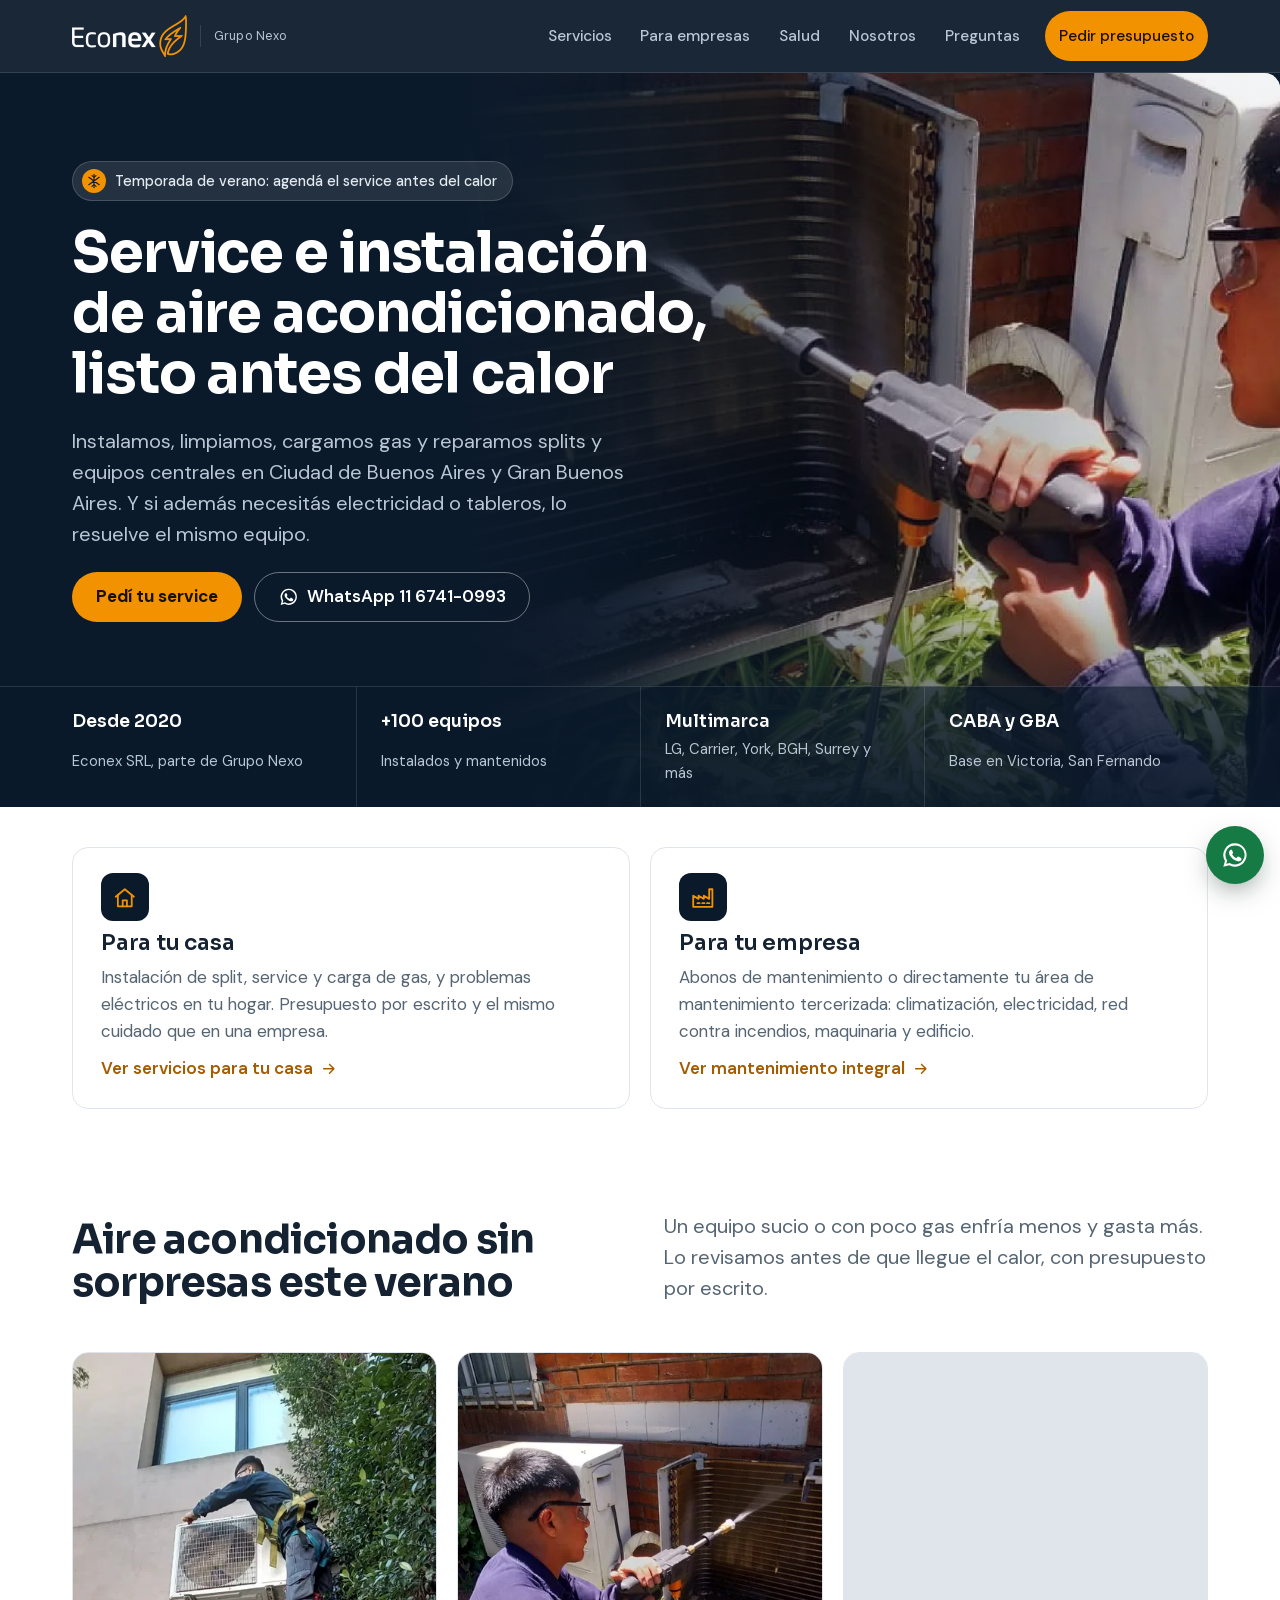
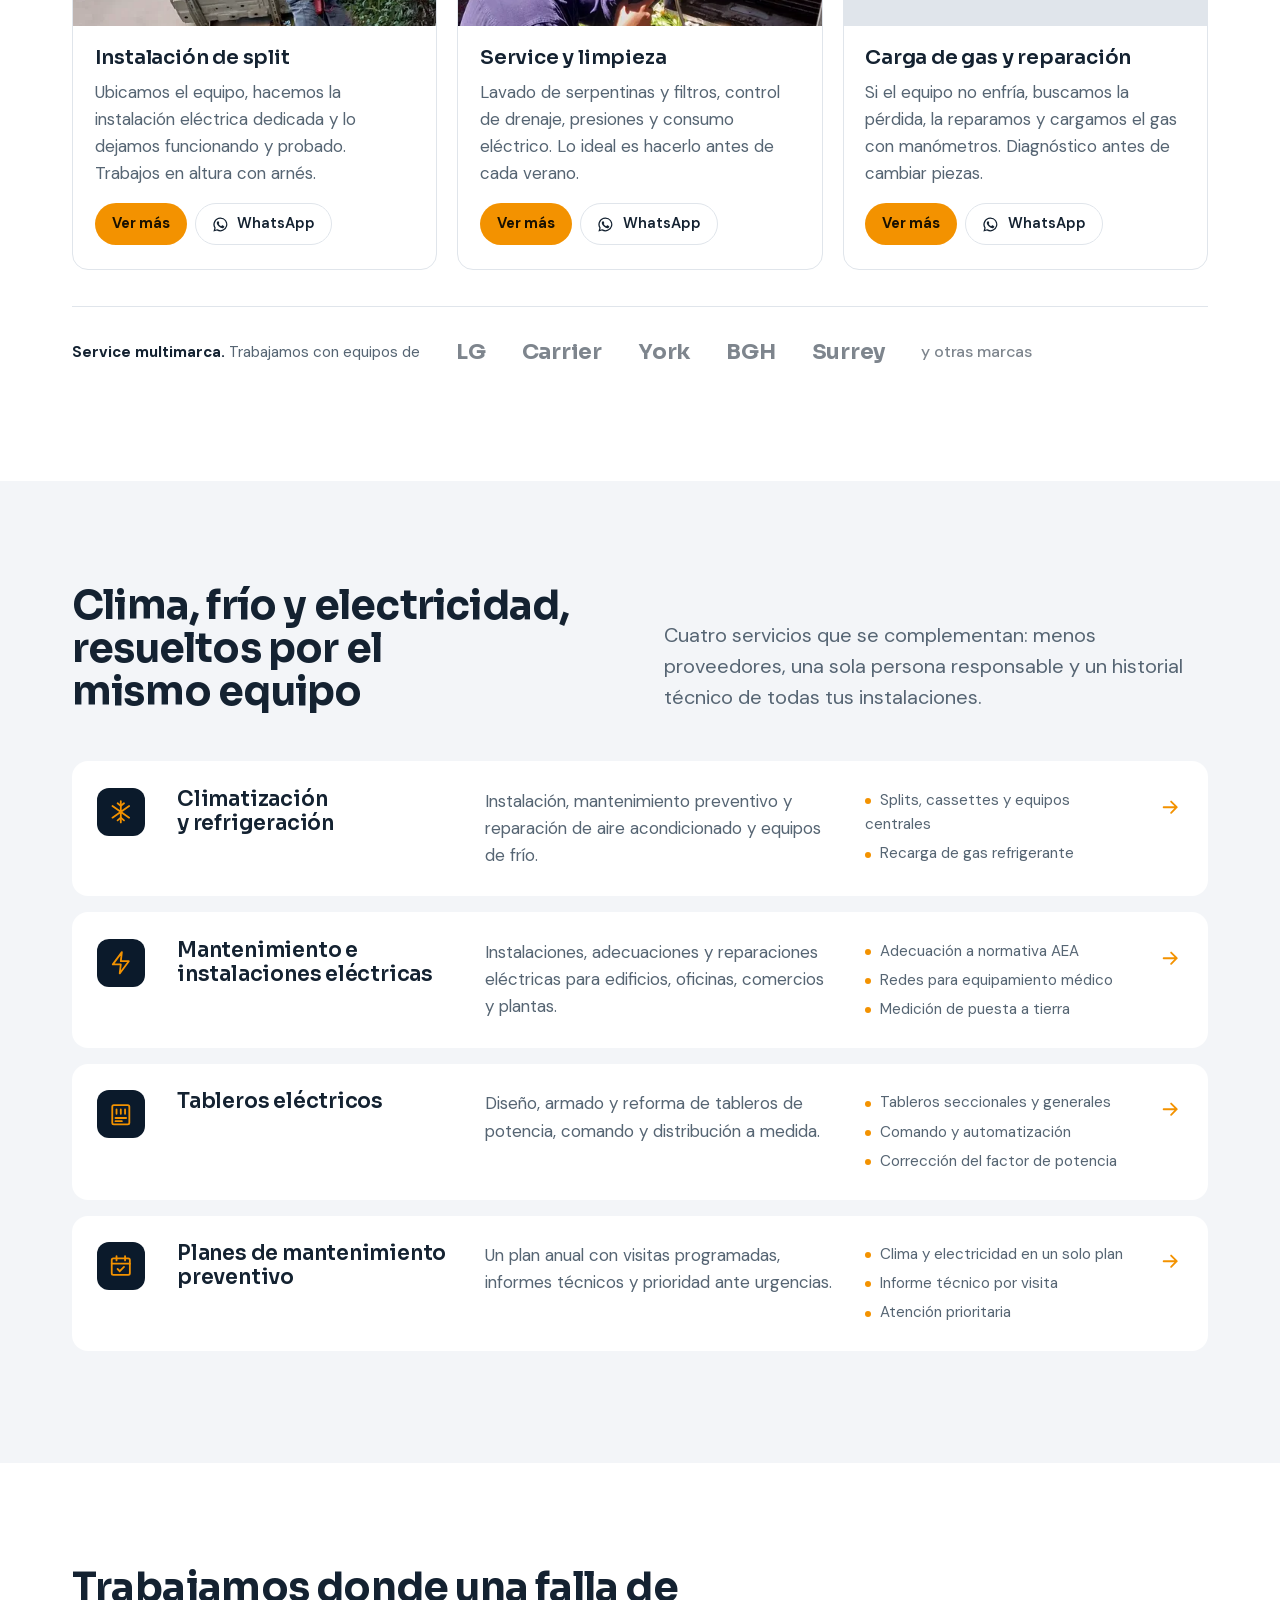
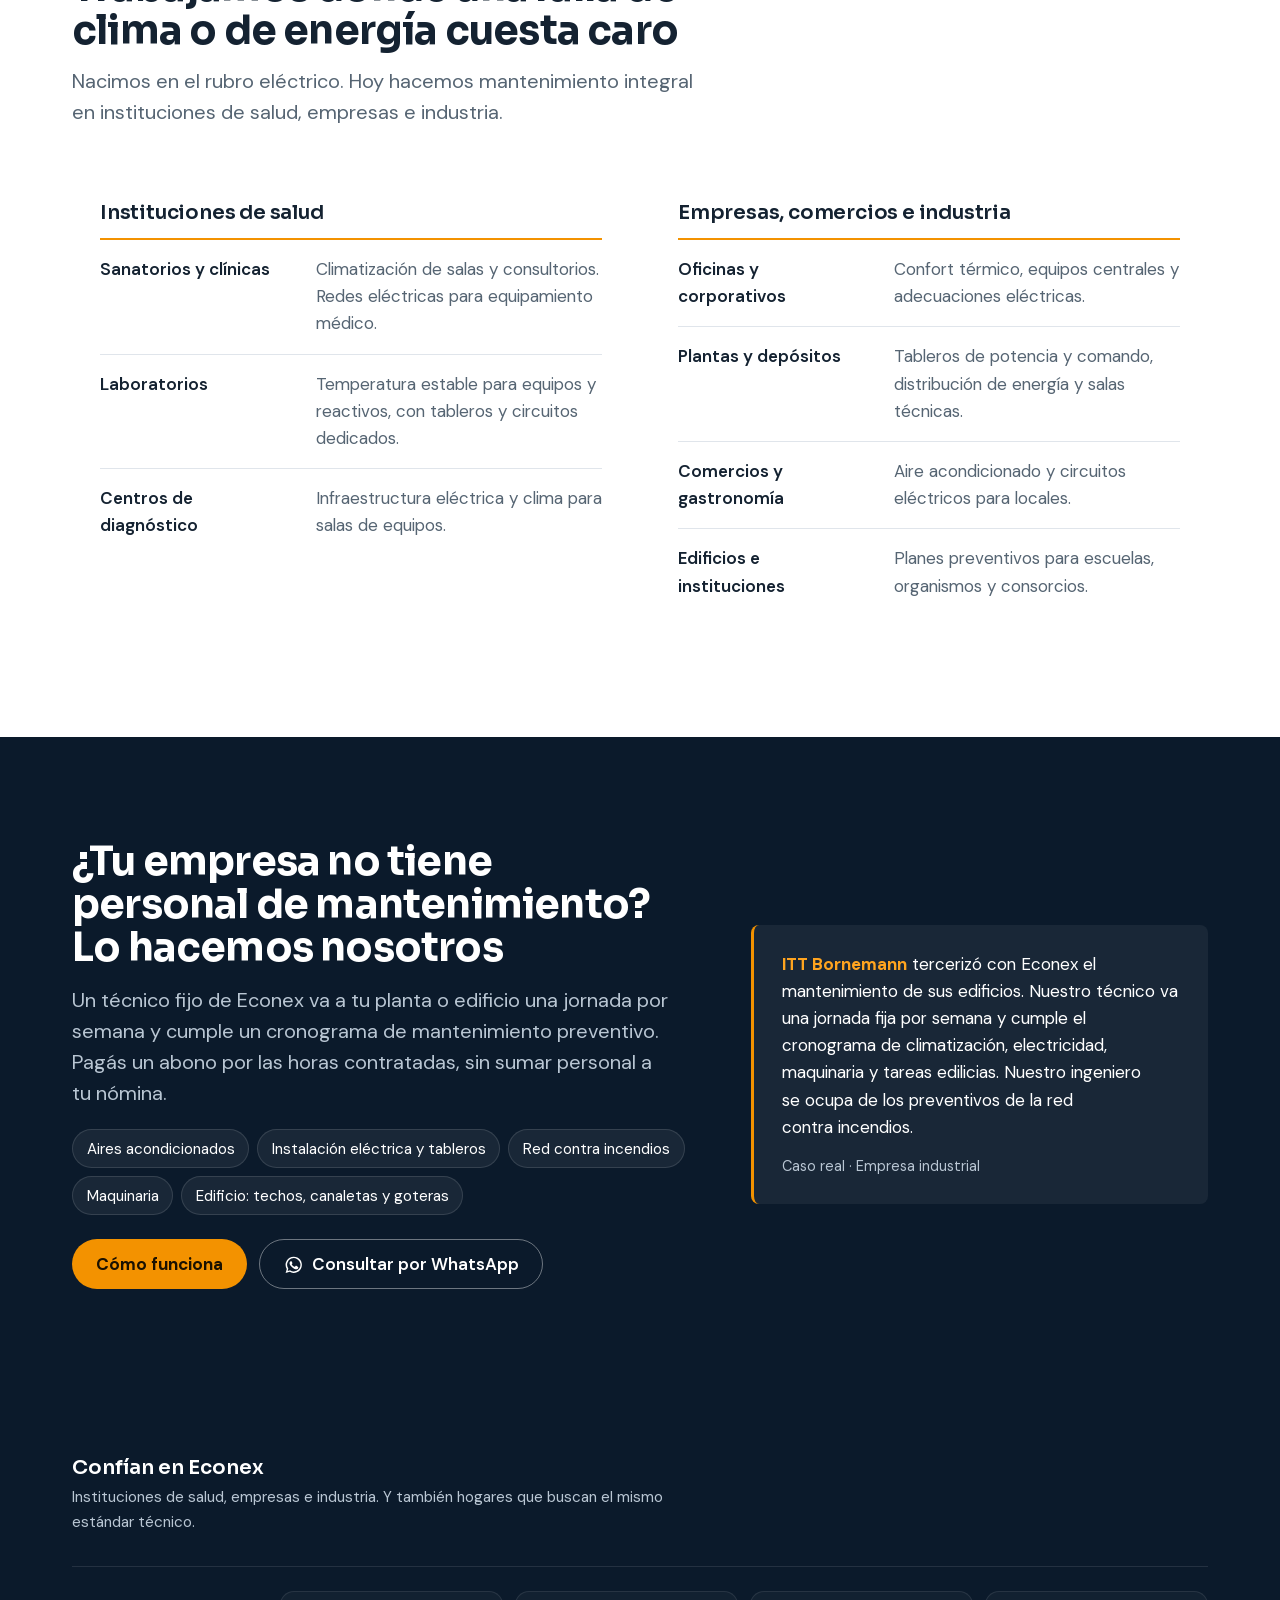
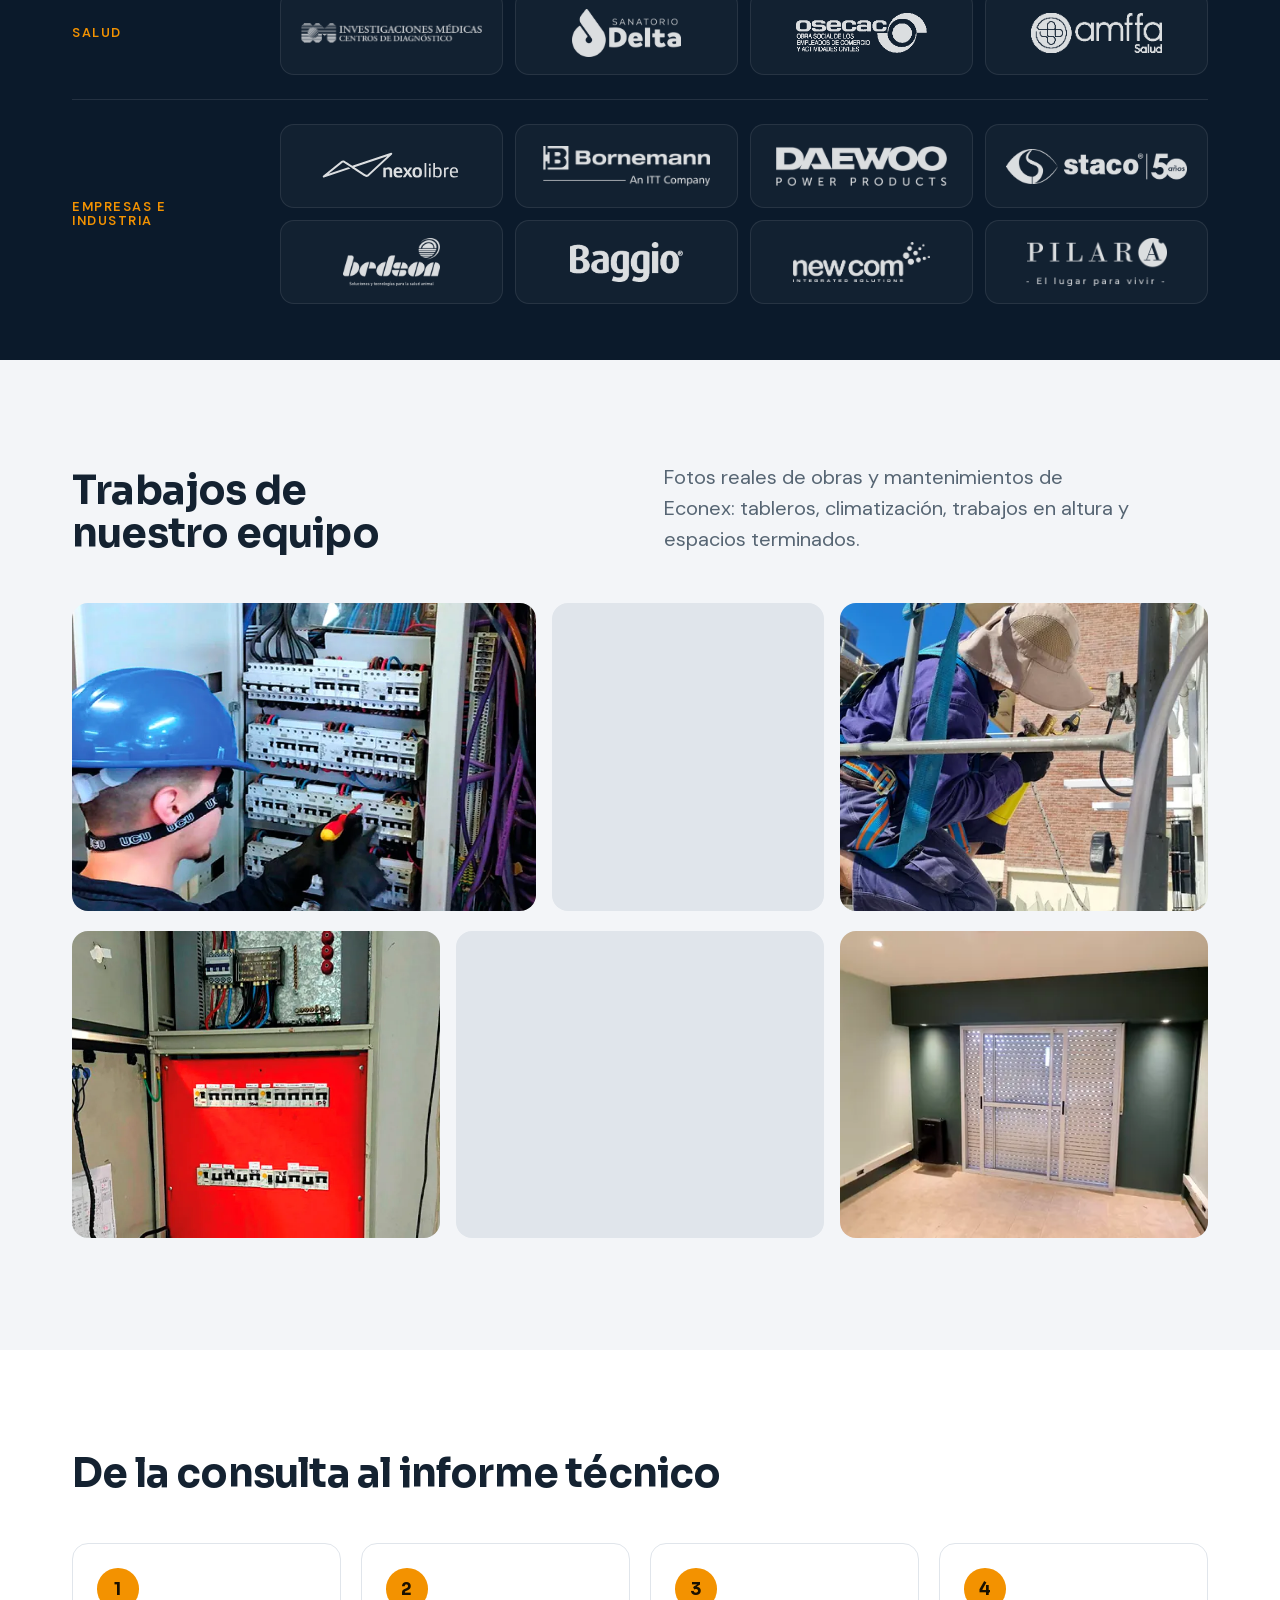
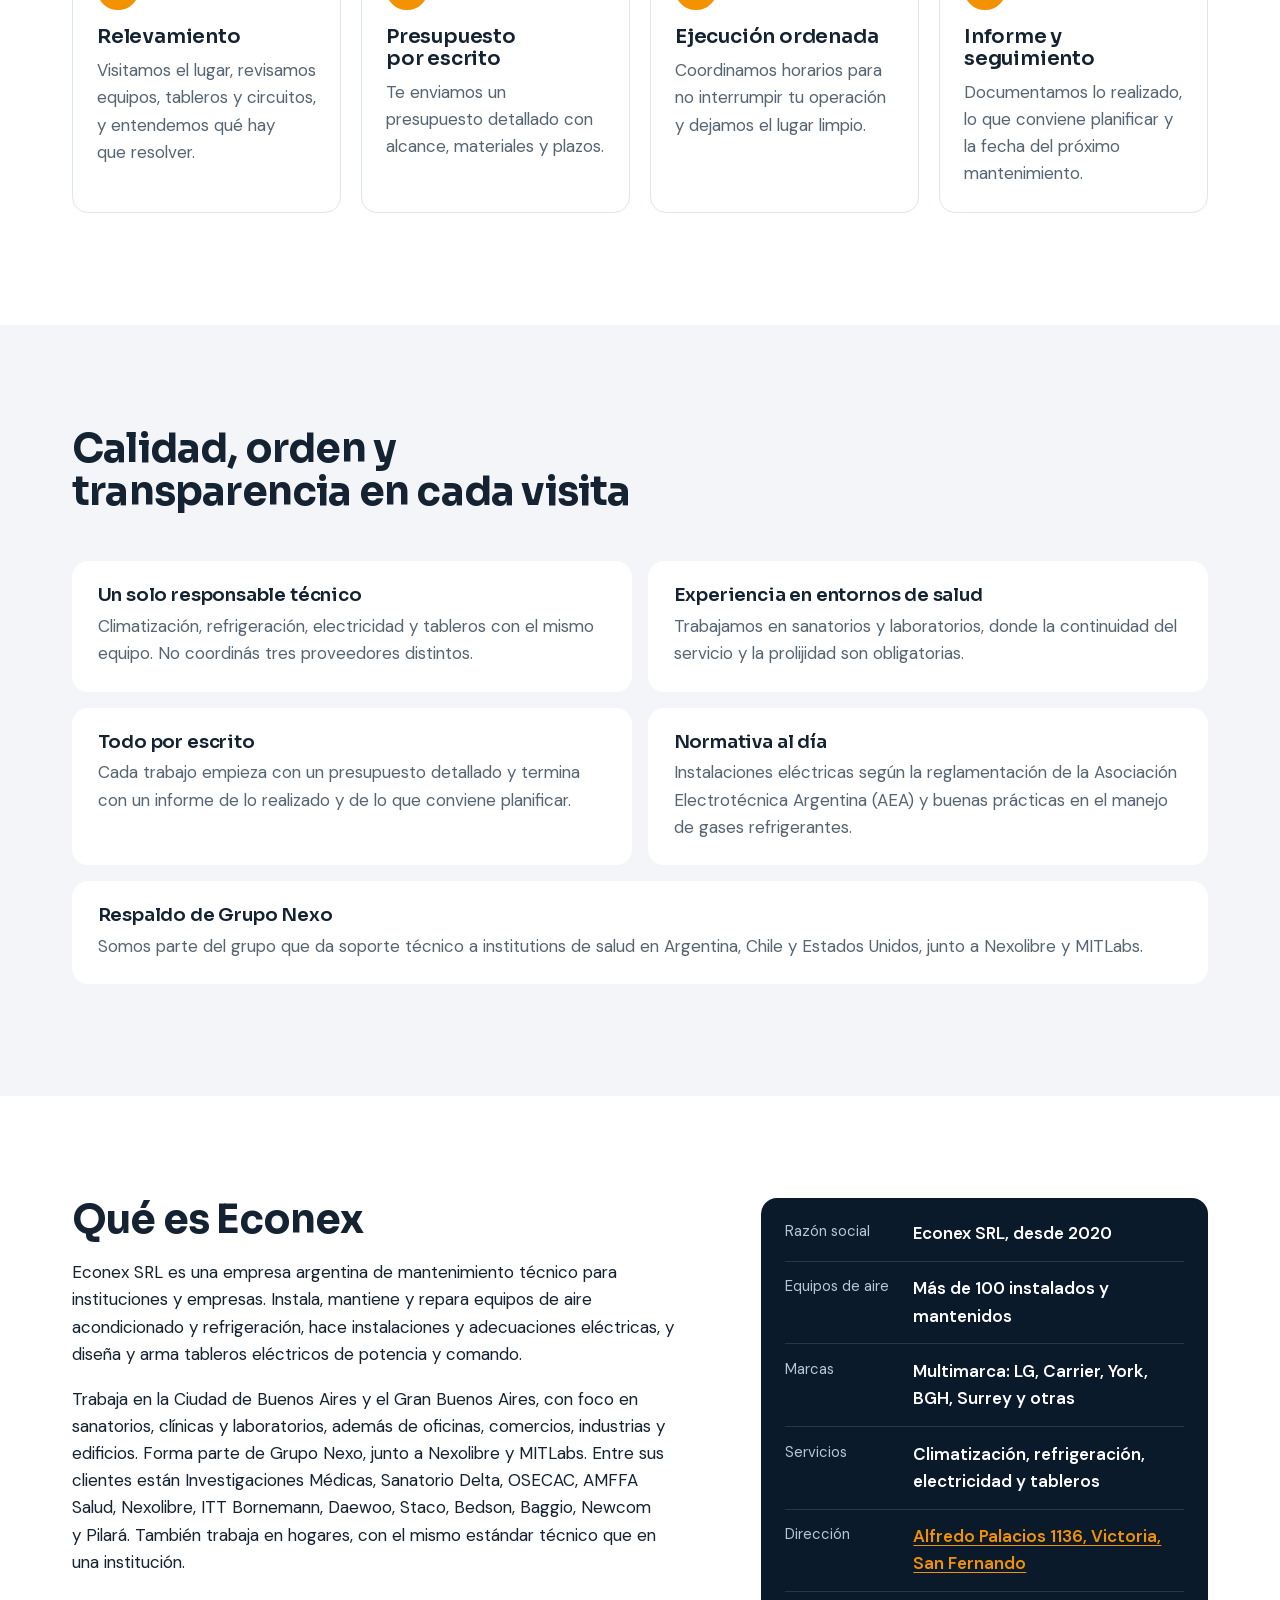
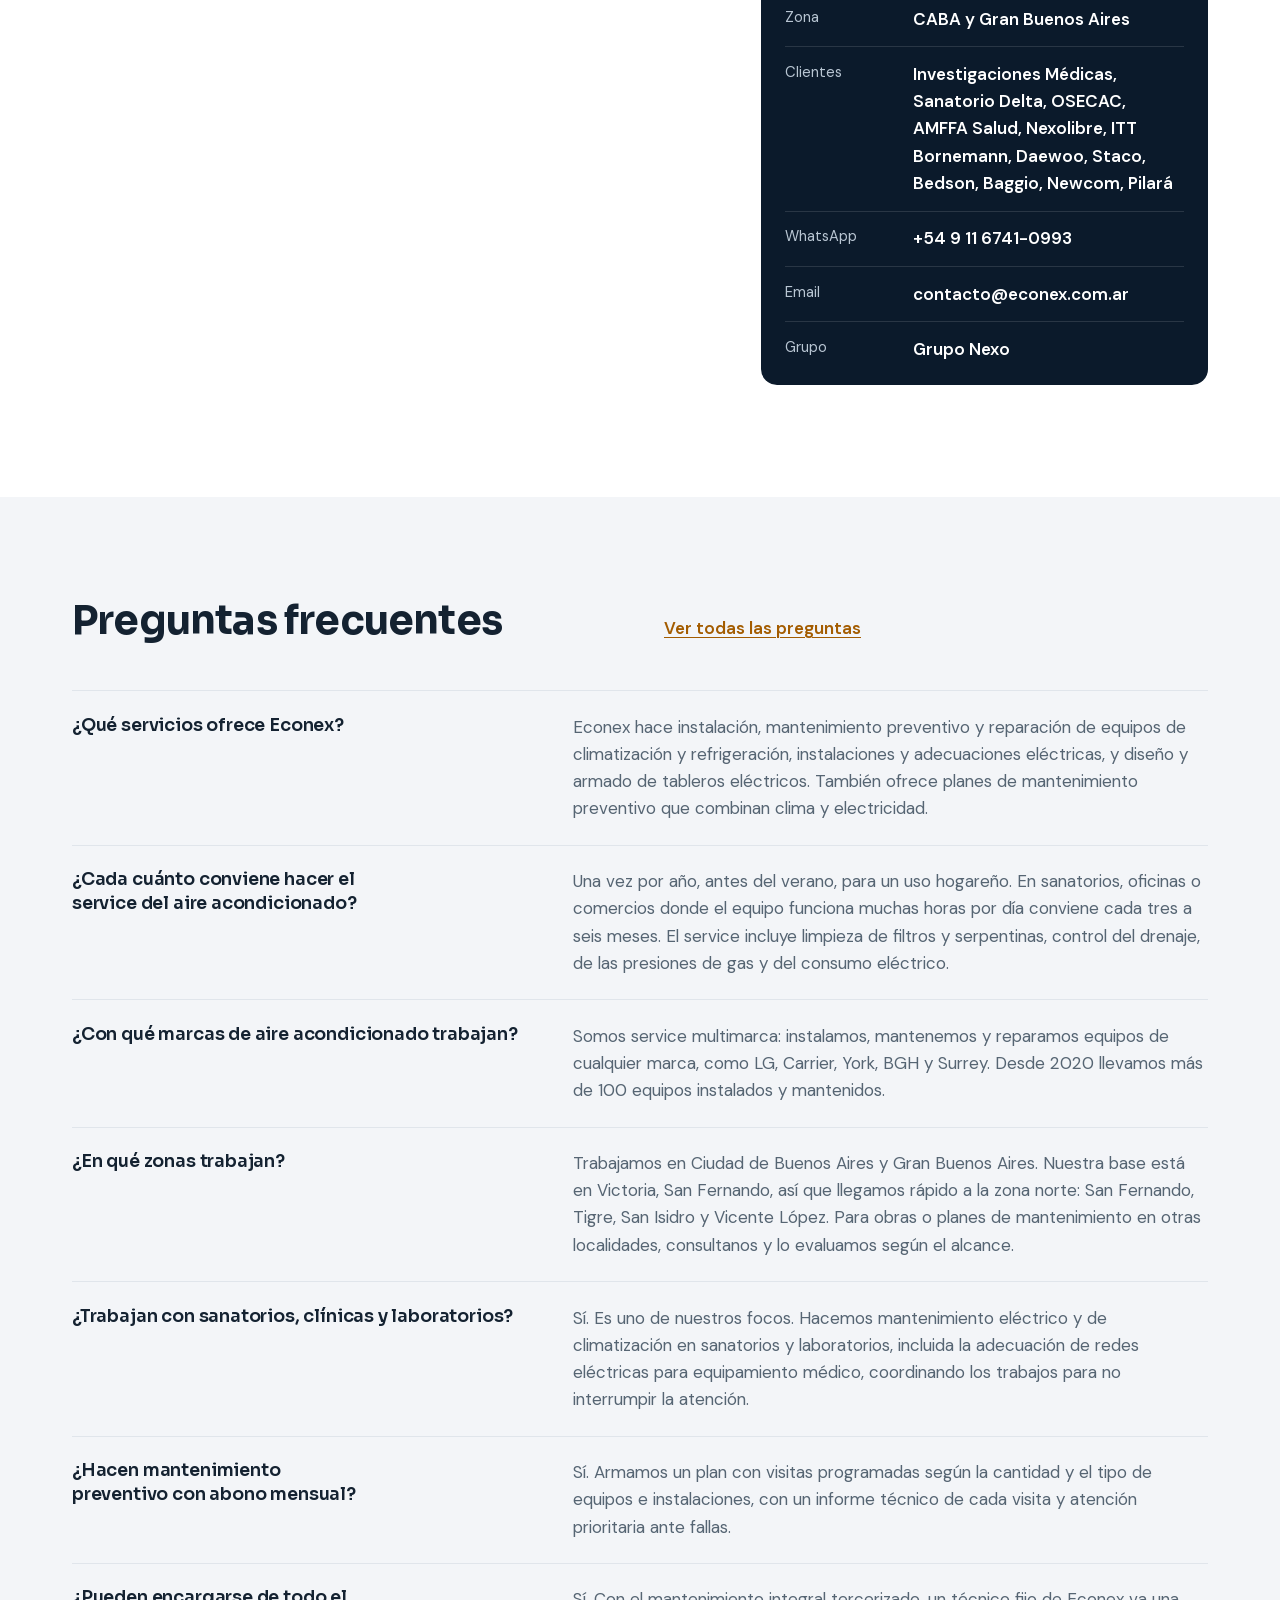
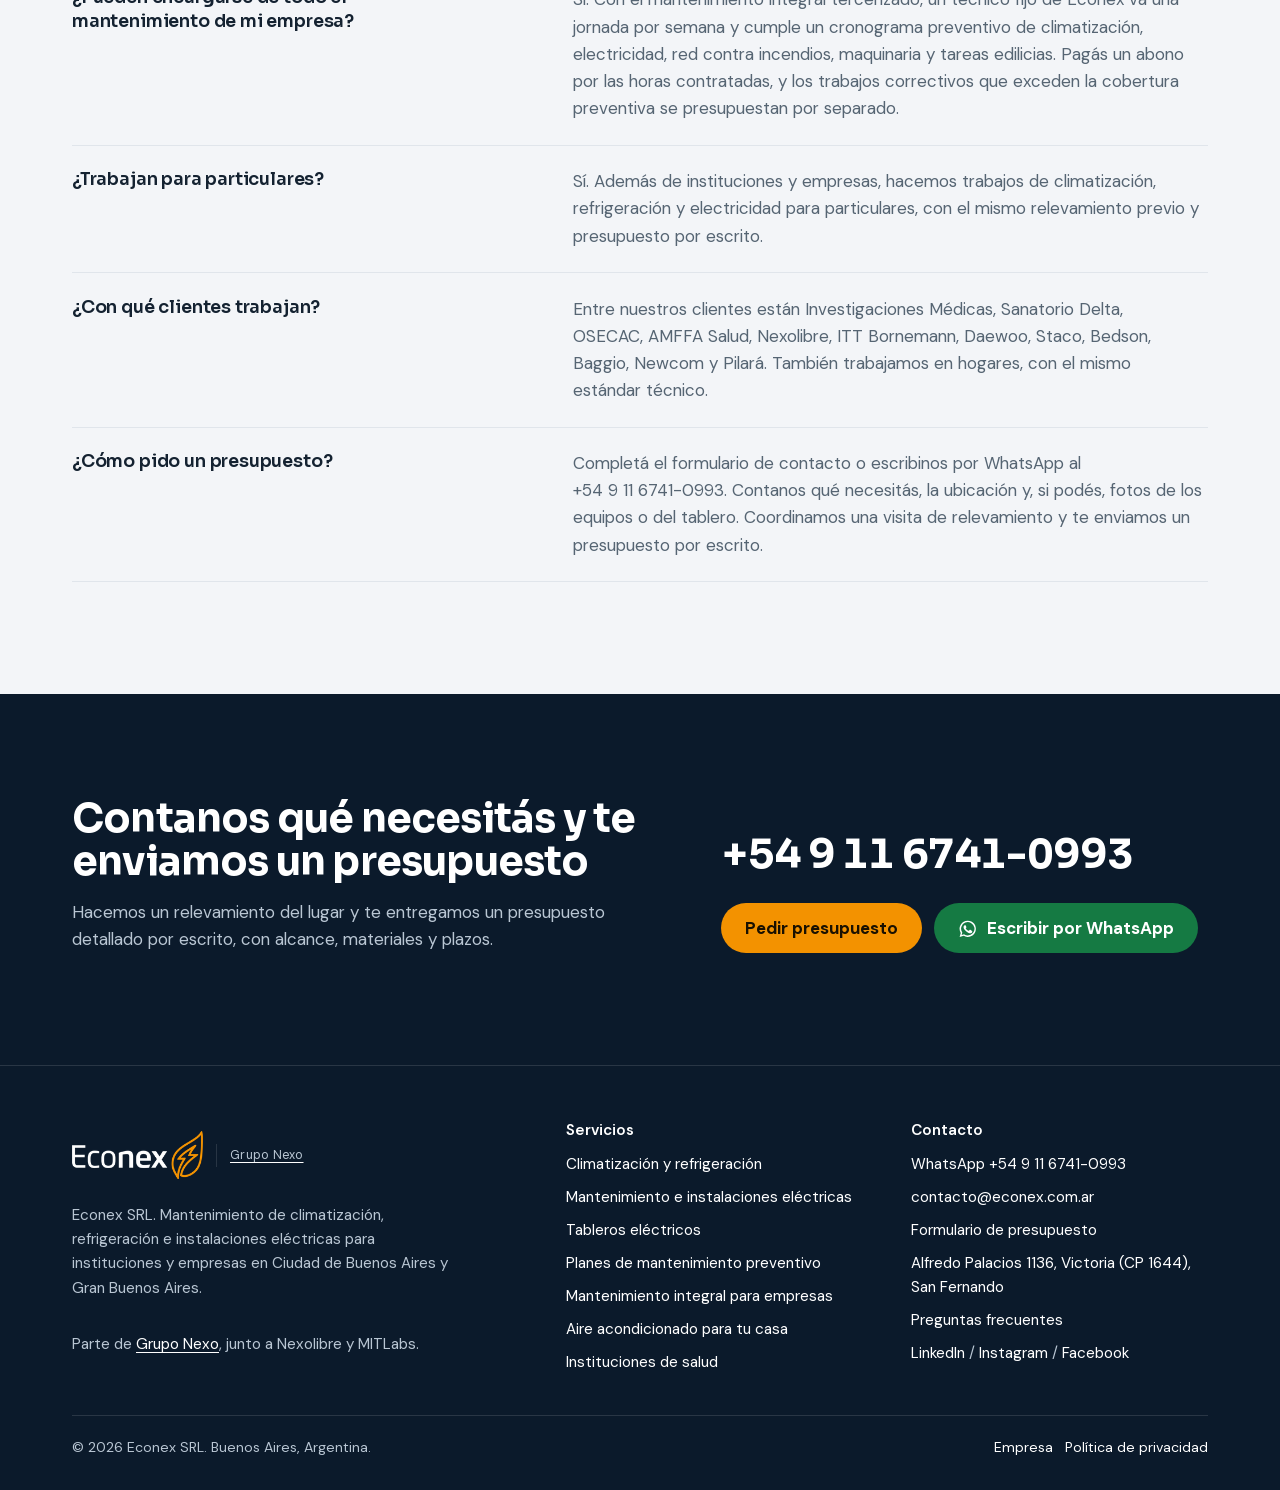
==== commit 53a85903: "a" ====
--- a/index.html
+++ b/index.html
@@ -2,6 +2,15 @@
 <html lang="es-AR">
 <head>
 <meta charset="utf-8">
+<!-- Google tag (gtag.js) -->
+<script async src="https://www.googletagmanager.com/gtag/js?id=G-8FJ1DMCTJG"></script>
+<script>
+  window.dataLayer = window.dataLayer || [];
+  function gtag(){dataLayer.push(arguments);}
+  gtag('js', new Date());
+
+  gtag('config', 'G-8FJ1DMCTJG');
+</script>
 <meta name="viewport" content="width=device-width, initial-scale=1, viewport-fit=cover">
 <title>Service e instalación de aire acondicionado | Econex</title>
 <meta name="description" content="Service multimarca, instalación, carga de gas y reparación de aire acondicionado en CABA y GBA: LG, Carrier, York, BGH, Surrey y más. Pedí tu service.">
@@ -33,19 +42,8 @@
 <script type="application/ld+json">{"@context": "https://schema.org", "@type": "WebSite", "@id": "https://econex.com.ar/#sitio", "url": "https://econex.com.ar/", "name": "Econex", "inLanguage": "es-AR", "publisher": {"@id": "https://econex.com.ar/#organizacion"}}</script>
 <script type="application/ld+json">{"@context": "https://schema.org", "@type": "FAQPage", "mainEntity": [{"@type": "Question", "name": "¿Qué servicios ofrece Econex?", "acceptedAnswer": {"@type": "Answer", "text": "Econex hace instalación, mantenimiento preventivo y reparación de equipos de climatización y refrigeración, instalaciones y adecuaciones eléctricas, y diseño y armado de tableros eléctricos. También ofrece planes de mantenimiento preventivo que combinan clima y electricidad."}}, {"@type": "Question", "name": "¿Cada cuánto conviene hacer el service del aire acondicionado?", "acceptedAnswer": {"@type": "Answer", "text": "Una vez por año, antes del verano, para un uso hogareño. En sanatorios, oficinas o comercios donde el equipo funciona muchas horas por día conviene cada tres a seis meses. El service incluye limpieza de filtros y serpentinas, control del drenaje, de las presiones de gas y del consumo eléctrico."}}, {"@type": "Question", "name": "¿Con qué marcas de aire acondicionado trabajan?", "acceptedAnswer": {"@type": "Answer", "text": "Somos service multimarca: instalamos, mantenemos y reparamos equipos de cualquier marca, como LG, Carrier, York, BGH y Surrey. Desde 2020 llevamos más de 100 equipos instalados y mantenidos."}}, {"@type": "Question", "name": "¿En qué zonas trabajan?", "acceptedAnswer": {"@type": "Answer", "text": "Trabajamos en Ciudad de Buenos Aires y Gran Buenos Aires. Nuestra base está en Victoria, San Fernando, así que llegamos rápido a la zona norte: San Fernando, Tigre, San Isidro y Vicente López. Para obras o planes de mantenimiento en otras localidades, consultanos y lo evaluamos según el alcance."}}, {"@type": "Question", "name": "¿Trabajan con sanatorios, clínicas y laboratorios?", "acceptedAnswer": {"@type": "Answer", "text": "Sí. Es uno de nuestros focos. Hacemos mantenimiento eléctrico y de climatización en sanatorios y laboratorios, incluida la adecuación de redes eléctricas para equipamiento médico, coordinando los trabajos para no interrumpir la atención."}}, {"@type": "Question", "name": "¿Hacen mantenimiento preventivo con abono mensual?", "acceptedAnswer": {"@type": "Answer", "text": "Sí. Armamos un plan con visitas programadas según la cantidad y el tipo de equipos e instalaciones, con un informe técnico de cada visita y atención prioritaria ante fallas."}}, {"@type": "Question", "name": "¿Pueden encargarse de todo el mantenimiento de mi empresa?", "acceptedAnswer": {"@type": "Answer", "text": "Sí. Con el mantenimiento integral tercerizado, un técnico fijo de Econex va una jornada por semana y cumple un cronograma preventivo de climatización, electricidad, red contra incendios, maquinaria y tareas edilicias. Pagás un abono por las horas contratadas, y los trabajos correctivos que exceden la cobertura preventiva se presupuestan por separado."}}, {"@type": "Question", "name": "¿Trabajan para particulares?", "acceptedAnswer": {"@type": "Answer", "text": "Sí. Además de instituciones y empresas, hacemos trabajos de climatización, refrigeración y electricidad para particulares, con el mismo relevamiento previo y presupuesto por escrito."}}, {"@type": "Question", "name": "¿Con qué clientes trabajan?", "acceptedAnswer": {"@type": "Answer", "text": "Entre nuestros clientes están Investigaciones Médicas, Sanatorio Delta, OSECAC, AMFFA Salud, Nexolibre, ITT Bornemann, Daewoo, Staco, Bedson, Baggio, Newcom y Pilará. También trabajamos en hogares, con el mismo estándar técnico."}}, {"@type": "Question", "name": "¿Cómo pido un presupuesto?", "acceptedAnswer": {"@type": "Answer", "text": "Completá el formulario de contacto o escribinos por WhatsApp al +54 9 11 6741-0993. Contanos qué necesitás, la ubicación y, si podés, fotos de los equipos o del tablero. Coordinamos una visita de relevamiento y te enviamos un presupuesto por escrito."}}]}</script>
 <script type="application/ld+json">{"@context": "https://schema.org", "@type": "WebPage", "url": "https://econex.com.ar/", "name": "Service e instalación de aire acondicionado | Econex", "inLanguage": "es-AR", "isPartOf": {"@id": "https://econex.com.ar/#sitio"}, "about": {"@id": "https://econex.com.ar/#organizacion"}, "dateModified": "2026-10-19", "primaryImageOfPage": "https://econex.com.ar/assets/img/trabajos/tablero-electrico-tecnico-con-epp-1605.webp"}</script>
-<!-- Google Tag Manager -->
-<script>(function(w,d,s,l,i){w[l]=w[l]||[];w[l].push({'gtm.start':
-new Date().getTime(),event:'gtm.js'});var f=d.getElementsByTagName(s)[0],
-j=d.createElement(s),dl=l!='dataLayer'?'&l='+l:'';j.async=true;j.src=
-'https://www.googletagmanager.com/gtm.js?id='+i+dl;f.parentNode.insertBefore(j,f);
-})(window,document,'script','dataLayer','GTM-N4XM5SFN');</script>
-<!-- End Google Tag Manager -->
 </head>
 <body>
-<!-- Google Tag Manager (noscript) -->
-<noscript><iframe src="https://www.googletagmanager.com/ns.html?id=GTM-N4XM5SFN"
-height="0" width="0" style="display:none;visibility:hidden"></iframe></noscript>
-<!-- End Google Tag Manager (noscript) -->
 <a class="skip" href="#contenido">Saltar al contenido</a>
 <header class="site-header">
   <div class="wrap">
@@ -225,7 +223,7 @@
       <div><h3>Experiencia en entornos de salud</h3><p>Trabajamos en sanatorios y laboratorios, donde la continuidad del servicio y la prolijidad son obligatorias.</p></div>
       <div><h3>Todo por escrito</h3><p>Cada trabajo empieza con un presupuesto detallado y termina con un informe de lo realizado y de lo que conviene planificar.</p></div>
       <div><h3>Normativa al día</h3><p>Instalaciones eléctricas según la reglamentación de la Asociación Electrotécnica Argentina (AEA) y buenas prácticas en el manejo de gases refrigerantes.</p></div>
-      <div><h3>Respaldo de Grupo Nexo</h3><p>Somos parte del grupo que da soporte técnico a instituciones de salud en Argentina, Chile y Estados Unidos, junto a Nexolibre y MITLabs.</p></div>
+      <div><h3>Respaldo de Grupo Nexo</h3><p>Somos parte del grupo que da soporte técnico a institutions de salud en Argentina, Chile y Estados Unidos, junto a Nexolibre y MITLabs.</p></div>
     </div>
   </div>
 </section>
@@ -262,4 +260,37 @@
   <div><h2>Contanos qué necesitás y te enviamos un presupuesto</h2><p>Hacemos un relevamiento del lugar y te entregamos un presupuesto detallado por escrito, con alcance, materiales y plazos.</p></div>
   <div class="contact-direct">
     <a class="phone" href="tel:+5491167410993">+54 9 11 6741-0993</a>
-    <div class="btn-row"><a class="btn btn-primary" href="contacto.html">Pedir presupuesto</a><a class="btn btn-wa" href="https://wa.me/5491167410993?text=Hola%20Econex%2C%20quiero%20pedir%20un%20presupuesto." rel="noopener" target="_blank"><svg viewBox="0 0 24 24" fill="currentColor" aria-hidden="true"><path d="M12 2a10 10 0 0 0-8.6 15.1L2 22l5-1.3A10 10 0 1 0 12 2Zm0 18.2a8.2 8.2 0 0 1-4.2-1.2l-.3-.2-3 .8.8-2.9-.2-.3A8.2 8.2 0 1 1 12 20.2Zm4.5-6.1c-.2-.1-1.5-.7-1.7-.8-.2-.1-.4-.1-.6.1l-.8 1c-.1.2-.3.2-.5.1a6.7 6.7 0 0 1-3.3-2.9c-.3-.4.3-.4.7-1.4.1-.2 0-.3 0-.4l-.8-1.8c-.2-.5-.4-.4-.6-.4h-.5a1 1 0 0 0-.7.3 3 3 0 0 0-.9 2.2 5.2 5.2 0 0 0 1.1 2.7 11.8 11.8 0 0 0 4.5 4c1.7.7 2.3.8 3.2.6a2.7 2.7 0 0 0 1.8-1.2 2.2+    <div class="btn-row"><a class="btn btn-primary" href="contacto.html">Pedir presupuesto</a><a class="btn btn-wa" href="https://wa.me/5491167410993?text=Hola%20Econex%2C%20quiero%20pedir%20un%20presupuesto." rel="noopener" target="_blank"><svg viewBox="0 0 24 24" fill="currentColor" aria-hidden="true"><path d="M12 2a10 10 0 0 0-8.6 15.1L2 22l5-1.3A10 10 0 1 0 12 2Zm0 18.2a8.2 8.2 0 0 1-4.2-1.2l-.3-.2-3 .8.8-2.9-.2-.3A8.2 8.2 0 1 1 12 20.2Zm4.5-6.1c-.2-.1-1.5-.7-1.7-.8-.2-.1-.4-.1-.6.1l-.8 1c-.1.2-.3.2-.5.1a6.7 6.7 0 0 1-3.3-2.9c-.3-.4.3-.4.7-1.4.1-.2 0-.3 0-.4l-.8-1.8c-.2-.5-.4-.4-.6-.4h-.5a1 1 0 0 0-.7.3 3 3 0 0 0-.9 2.2 5.2 5.2 0 0 0 1.1 2.7 11.8 11.8 0 0 0 4.5 4c1.7.7 2.3.8 3.2.6a2.7 2.7 0 0 0 1.8-1.2 2.2 2.2 0 0 0 .1-1.3c0-.1-.2-.2-.5-.3Z"/></svg> Escribir por WhatsApp</a></div>
+  </div>
+</div></section>
+</main>
+<footer class="site-footer">
+  <div class="wrap">
+    <div class="foot-grid">
+      <div class="foot-about">
+        <a class="brand" href="/"><img class="brand-logo" src="assets/img/logo-econex.webp" srcset="assets/img/logo-econex.webp 2x, assets/img/logo-econex-3x.webp 3x" width="115" height="42" alt="Econex"><span class="brand-sub">Grupo Nexo</span></a>
+        <p>Econex SRL. Mantenimiento de climatización, refrigeración e instalaciones eléctricas para instituciones y empresas en Ciudad de Buenos Aires y Gran Buenos Aires.</p>
+        <p>Parte de <a href="https://gruponexosoluciones.com" rel="noopener" target="_blank">Grupo Nexo</a>, junto a Nexolibre y MITLabs.</p>
+      </div>
+      <div><h2>Servicios</h2><ul><li><a href="servicios/climatizacion-y-refrigeracion.html">Climatización y refrigeración</a></li>
+<li><a href="servicios/mantenimiento-electrico.html">Mantenimiento e instalaciones eléctricas</a></li>
+<li><a href="servicios/tableros-electricos.html">Tableros eléctricos</a></li>
+<li><a href="servicios/mantenimiento-preventivo.html">Planes de mantenimiento preventivo</a></li>
+        <li><a href="mantenimiento-integral-tercerizado.html">Mantenimiento integral para empresas</a></li>
+        <li><a href="aire-acondicionado-hogar.html">Aire acondicionado para tu casa</a></li>
+        <li><a href="instituciones-de-salud.html">Instituciones de salud</a></li></ul></div>
+      <div><h2>Contacto</h2><ul>
+        <li><a href="https://wa.me/5491167410993?text=Hola%20Econex%2C%20quiero%20pedir%20un%20presupuesto." rel="noopener" target="_blank">WhatsApp +54 9 11 6741-0993</a></li>
+        <li><a href="mailto:contacto@econex.com.ar">contacto@econex.com.ar</a></li>
+        <li><a href="contacto.html">Formulario de presupuesto</a></li>
+        <li><a href="https://maps.app.goo.gl/mrSBR9cGimJLiuqK8" rel="noopener" target="_blank">Alfredo Palacios 1136, Victoria (CP 1644), San Fernando</a></li>
+        <li><a href="preguntas-frecuentes.html">Preguntas frecuentes</a></li>
+        <li><a href="https://www.linkedin.com/company/econex-electro" rel="noopener" target="_blank">LinkedIn</a> / <a href="https://www.instagram.com/econex_srl" rel="noopener" target="_blank">Instagram</a> / <a href="https://www.facebook.com/people/Econexsrl/61553557221241" rel="noopener" target="_blank">Facebook</a></li></ul></div>
+    </div>
+    <div class="foot-bottom"><span>© 2026 Econex SRL. Buenos Aires, Argentina.</span><span><a href="empresa.html">Empresa</a>&nbsp;&nbsp;&nbsp;<a href="privacidad.html">Política de privacidad</a></span></div>
+  </div>
+</footer>
+<a class="wa-float" href="https://wa.me/5491167410993?text=Hola%20Econex%2C%20quiero%20pedir%20un%20presupuesto." rel="noopener" target="_blank" aria-label="Escribinos por WhatsApp"><svg viewBox="0 0 24 24" fill="currentColor" aria-hidden="true"><path d="M12 2a10 10 0 0 0-8.6 15.1L2 22l5-1.3A10 10 0 1 0 12 2Zm0 18.2a8.2 8.2 0 0 1-4.2-1.2l-.3-.2-3 .8.8-2.9-.2-.3A8.2 8.2 0 1 1 12 20.2Zm4.5-6.1c-.2-.1-1.5-.7-1.7-.8-.2-.1-.4-.1-.6.1l-.8 1c-.1.2-.3.2-.5.1a6.7 6.7 0 0 1-3.3-2.9c-.3-.4.3-.4.7-1.4.1-.2 0-.3 0-.4l-.8-1.8c-.2-.5-.4-.4-.6-.4h-.5a1 1 0 0 0-.7.3 3 3 0 0 0-.9 2.2 5.2 5.2 0 0 0 1.1 2.7 11.8 11.8 0 0 0 4.5 4c1.7.7 2.3.8 3.2.6a2.7 2.7 0 0 0 1.8-1.2 2.2 2.2 0 0 0 .1-1.3c0-.1-.2-.2-.5-.3Z"/></svg></a>
+<script src="assets/js/main.js" defer></script>
+</body>
+</html>
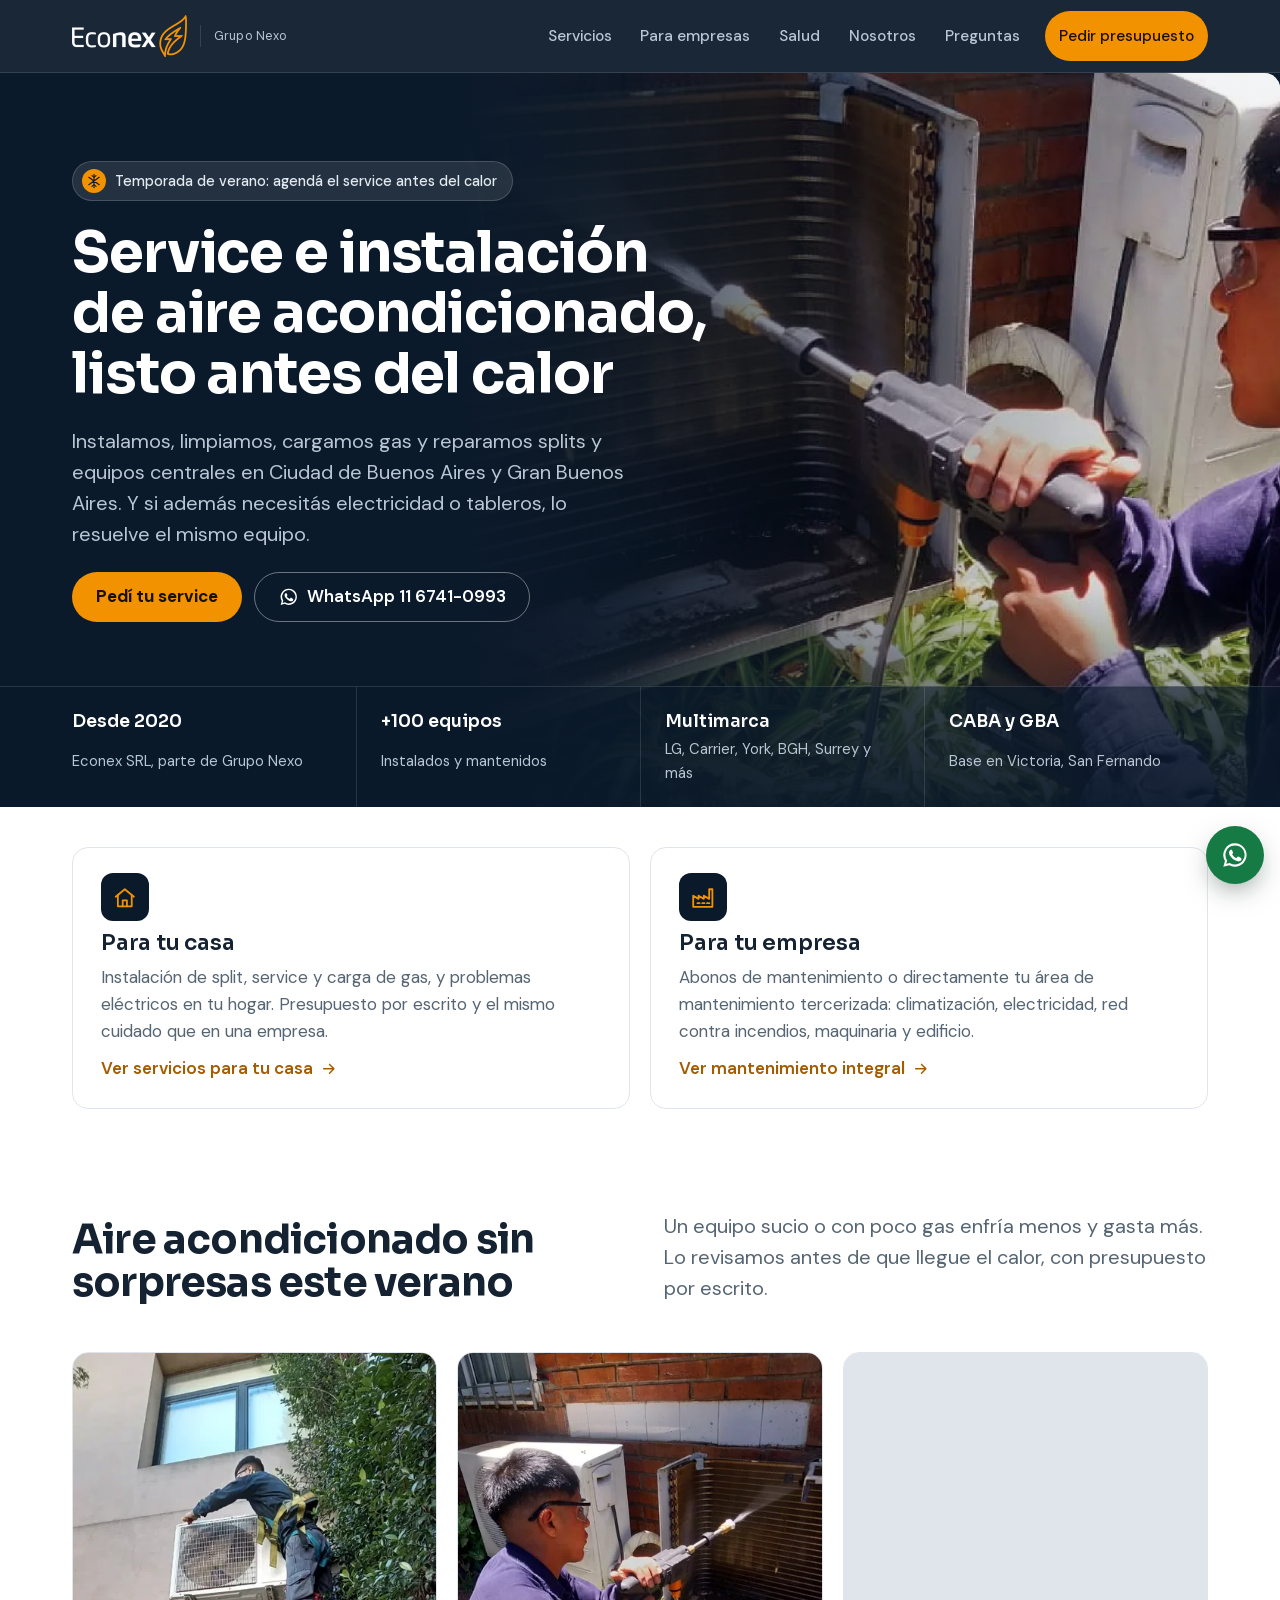
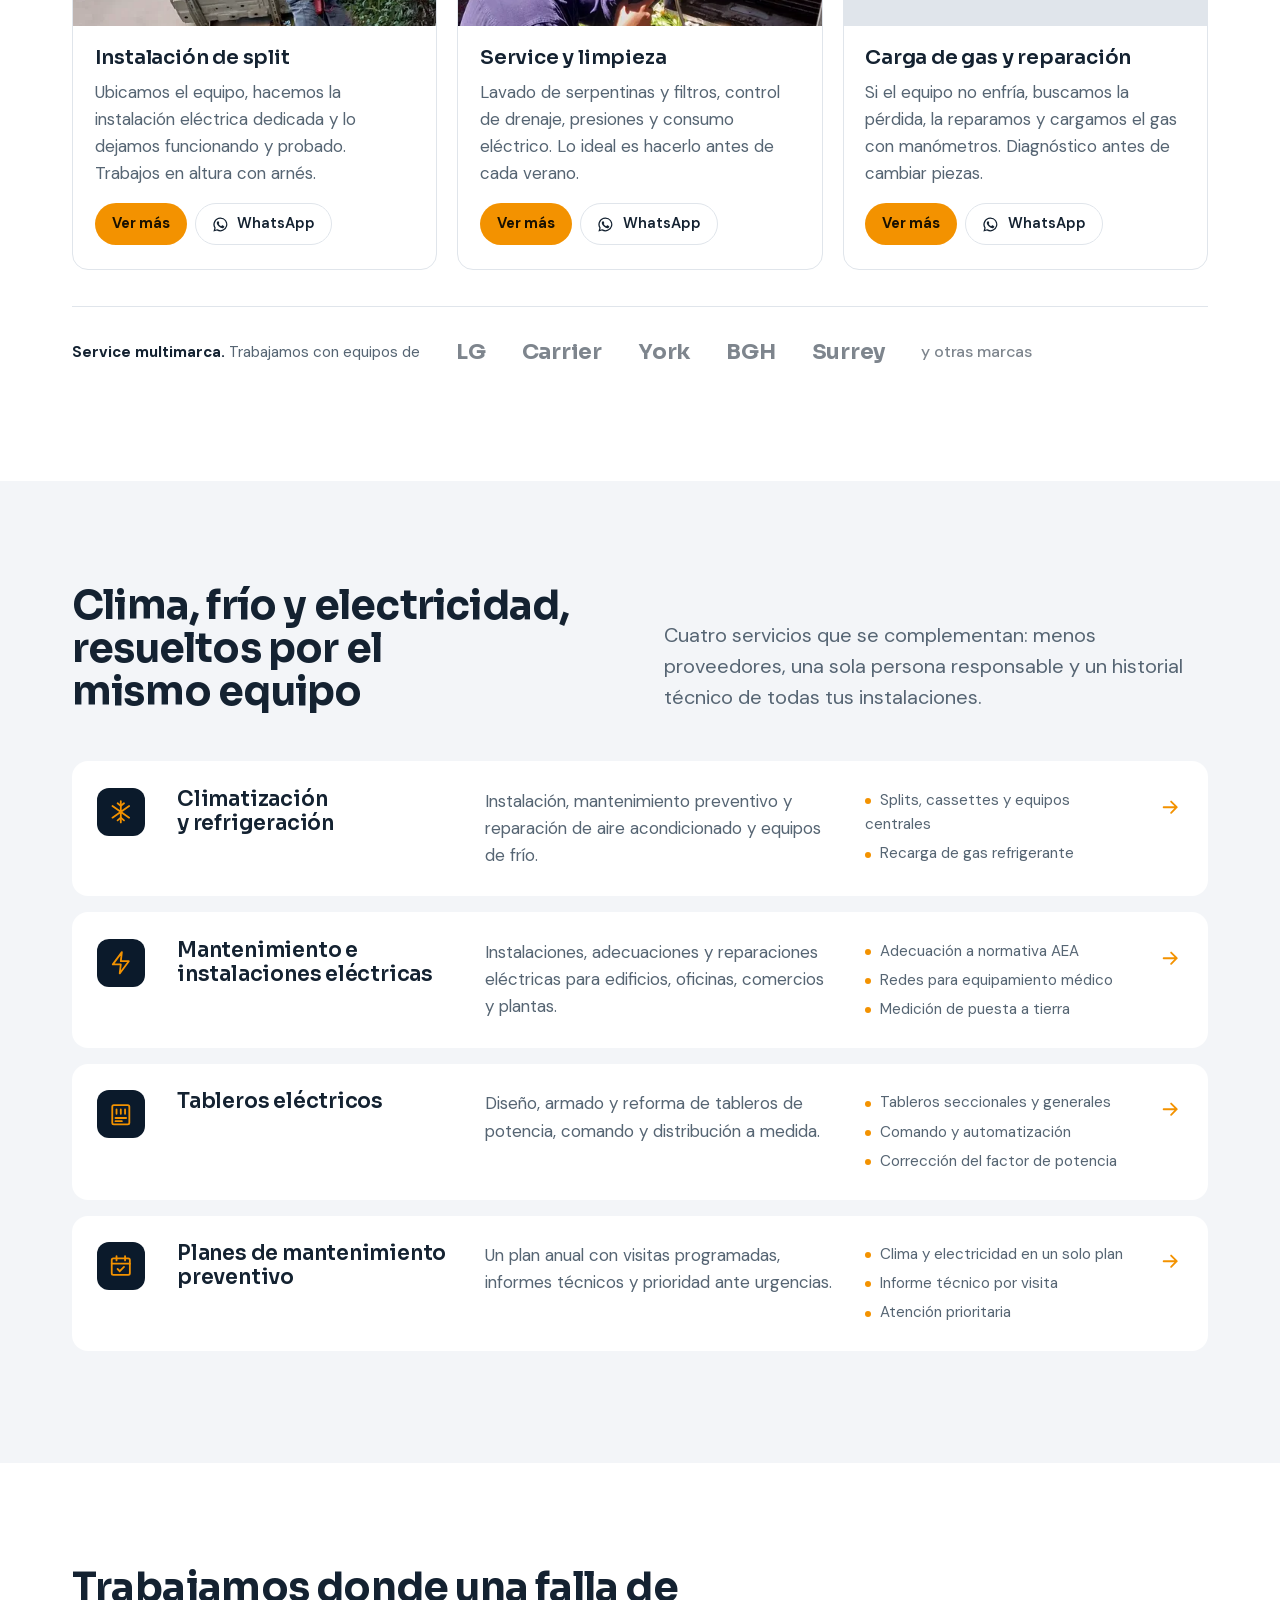
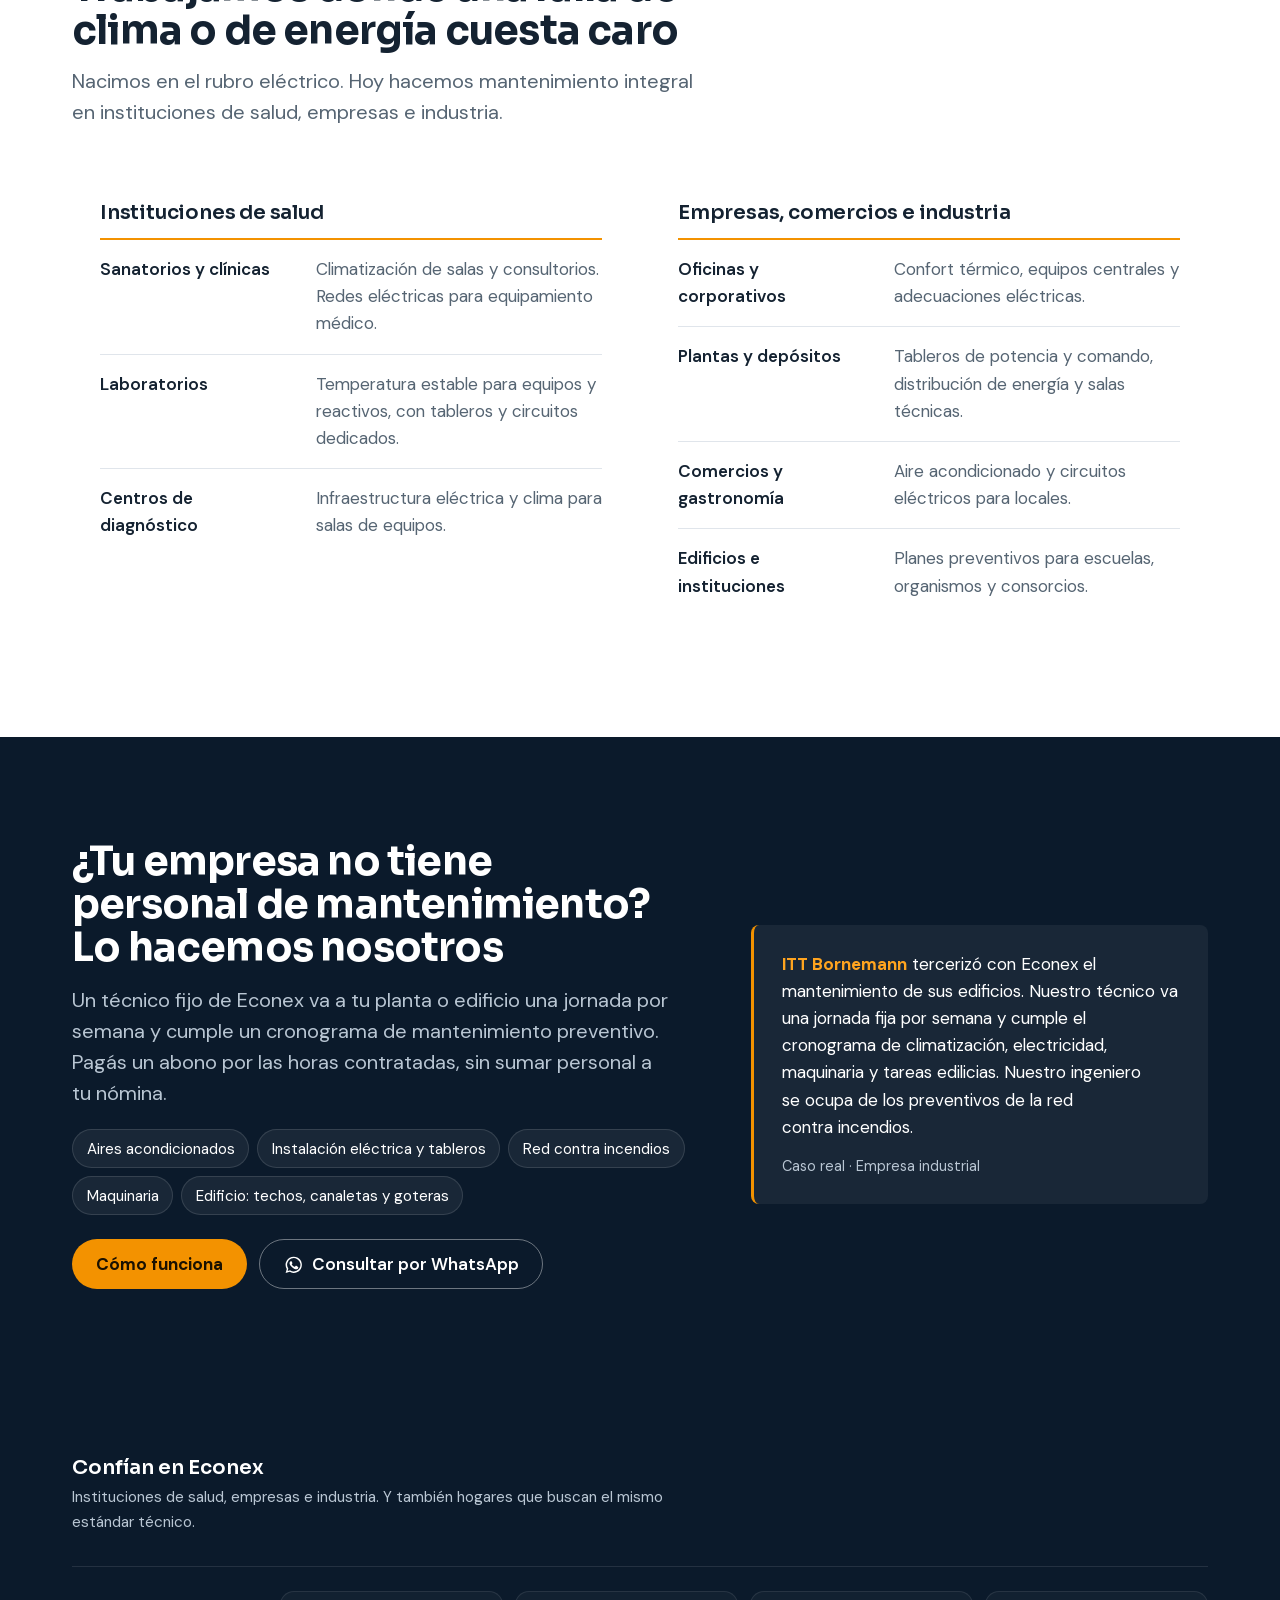
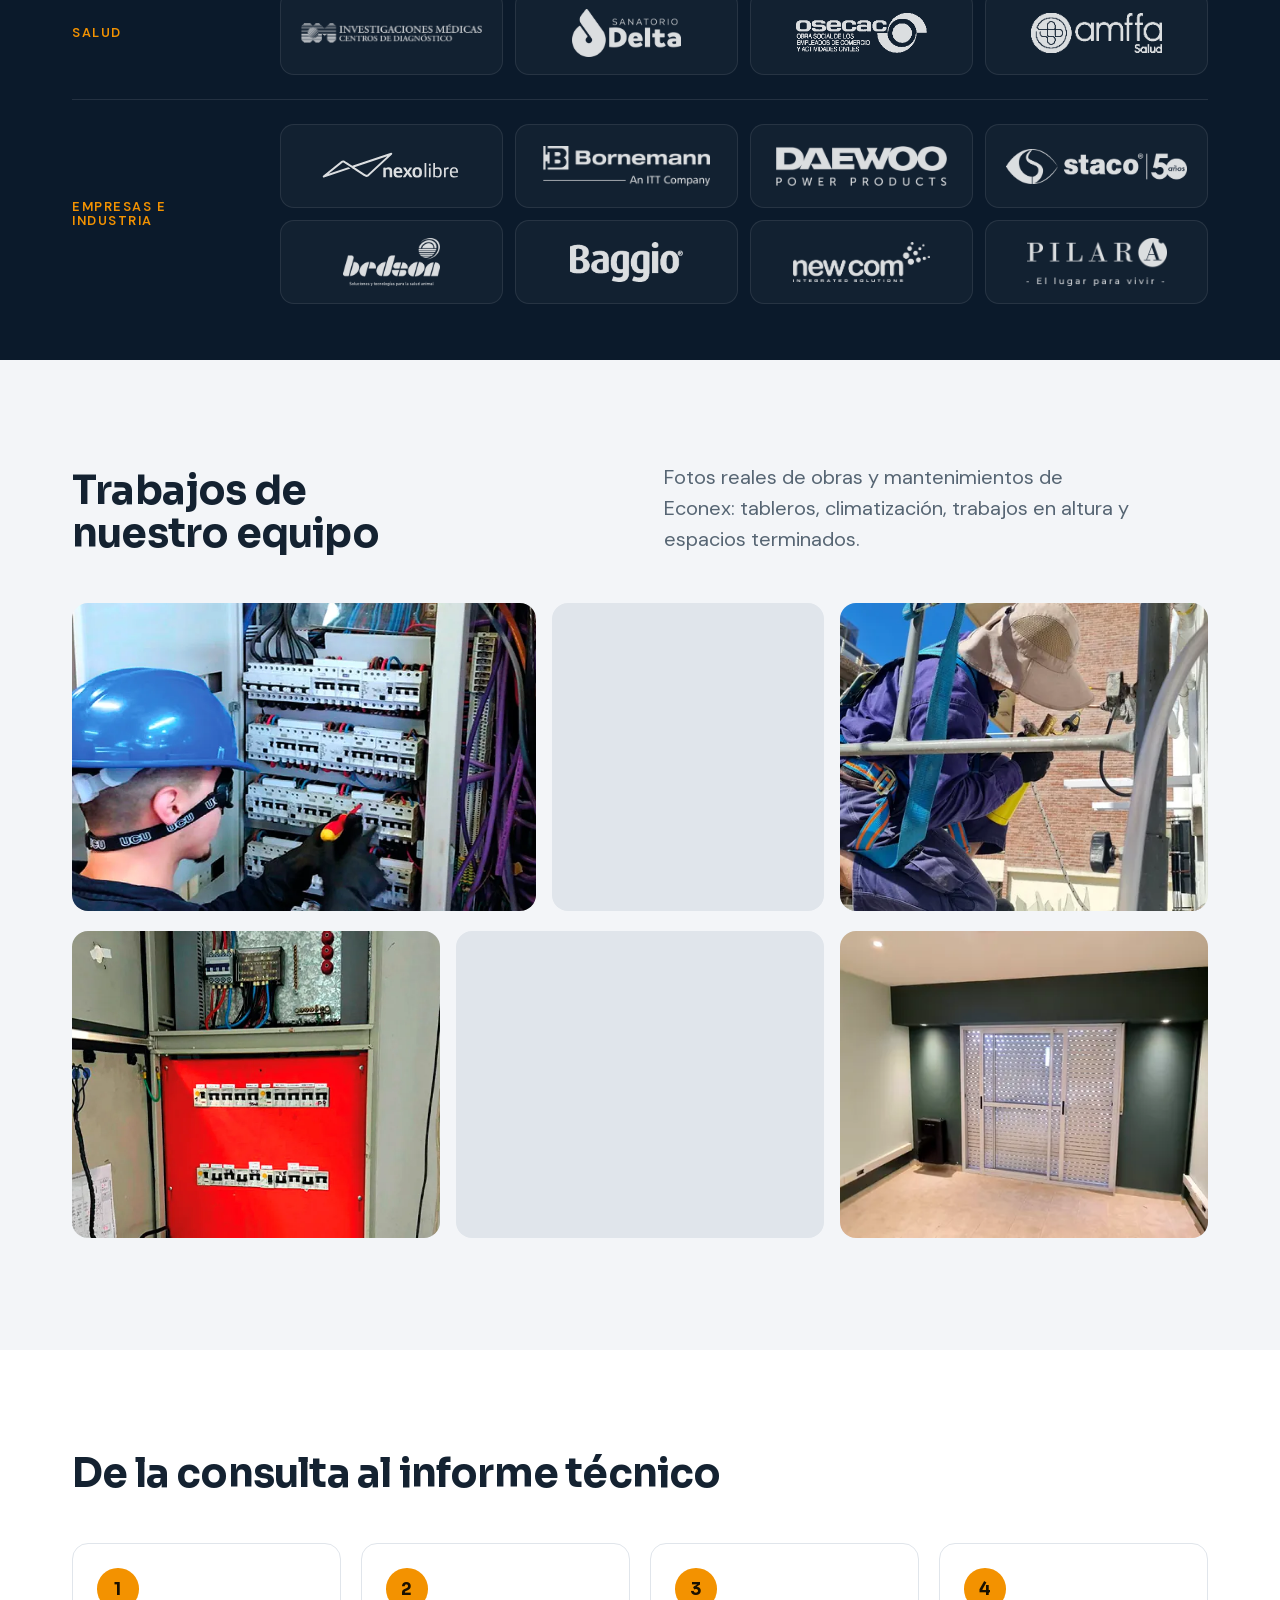
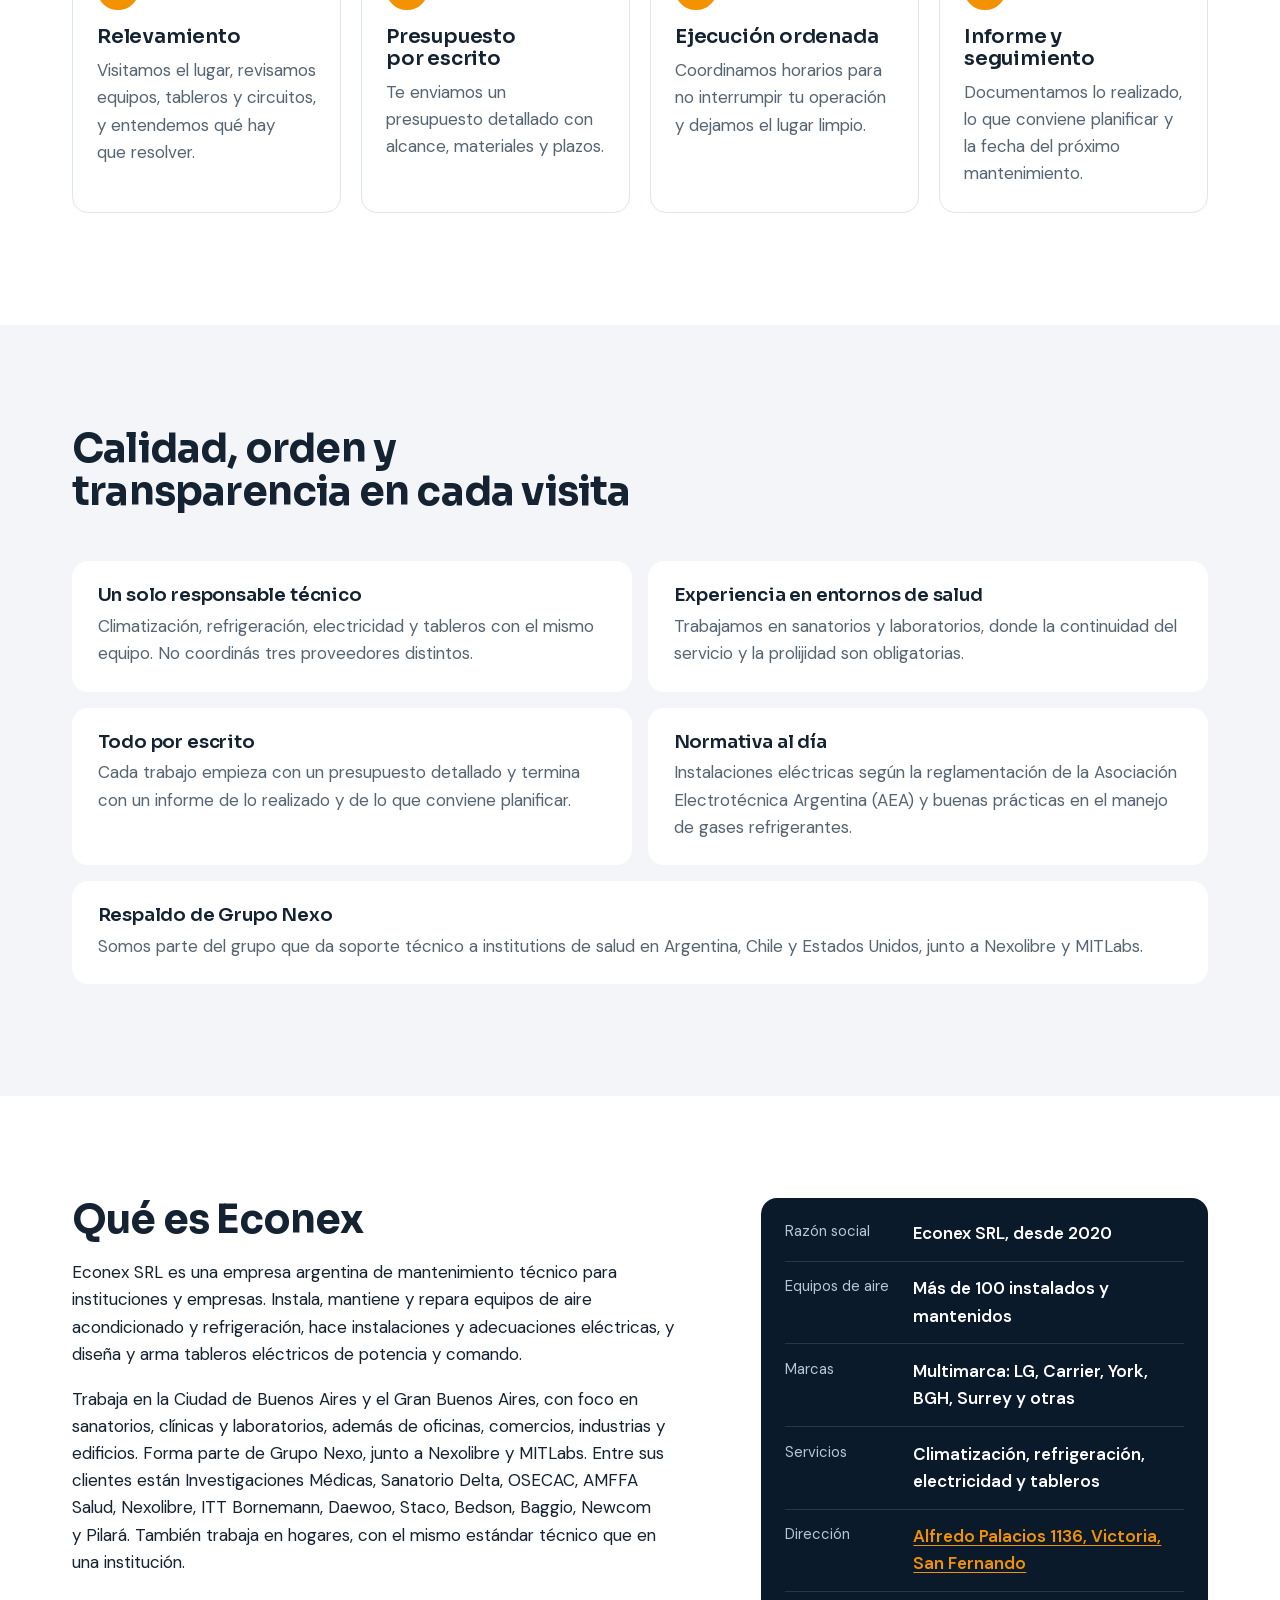
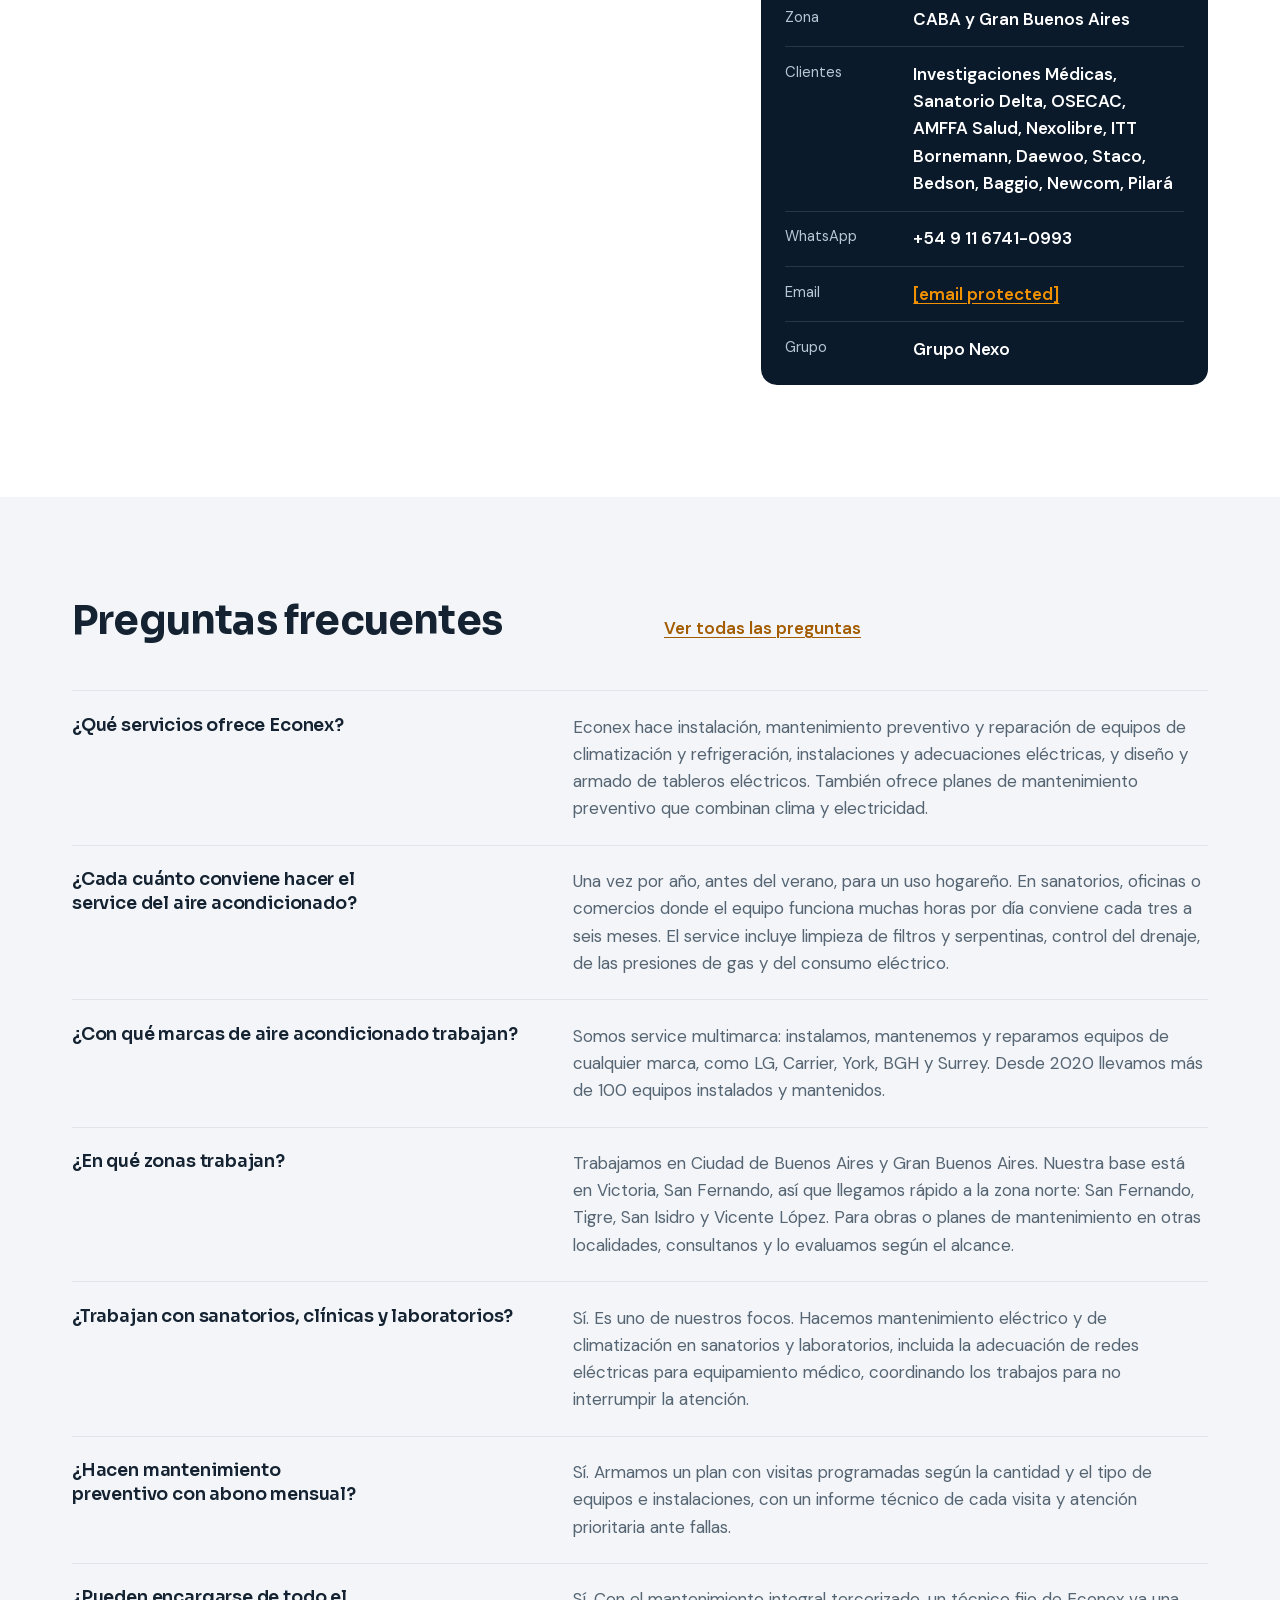
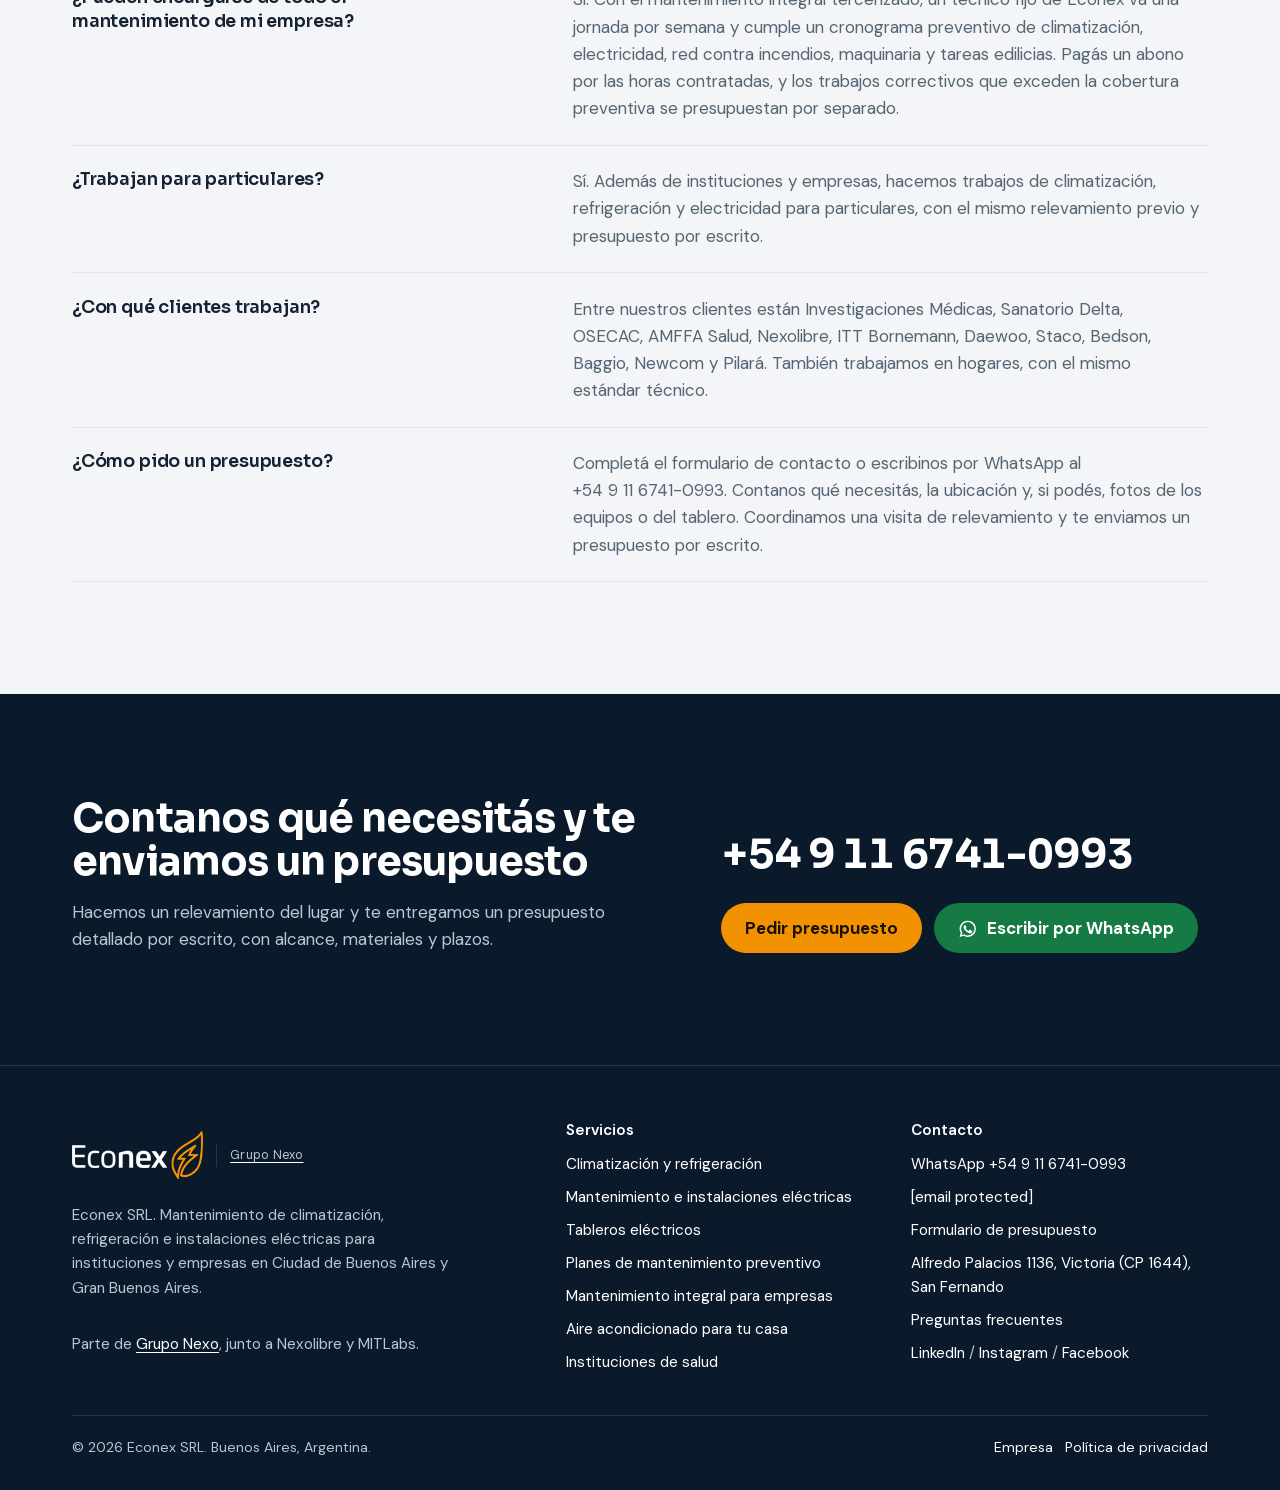
==== commit 1563e15c: "Update index.html" ====
--- a/index.html
+++ b/index.html
@@ -1,6 +1,13 @@
 <!doctype html>
 <html lang="es-AR">
 <head>
+<!-- Google Tag Manager -->
+<script>(function(w,d,s,l,i){w[l]=w[l]||[];w[l].push({'gtm.start':
+new Date().getTime(),event:'gtm.js'});var f=d.getElementsByTagName(s)[0],
+j=d.createElement(s),dl=l!='dataLayer'?'&l='+l:'';j.async=true;j.src=
+'https://www.googletagmanager.com/gtm.js?id='+i+dl;f.parentNode.insertBefore(j,f);
+})(window,document,'script','dataLayer','GTM-N4XM5SFN');</script>
+<!-- End Google Tag Manager -->
 <meta charset="utf-8">
 <!-- Google tag (gtag.js) -->
 <script async src="https://www.googletagmanager.com/gtag/js?id=G-8FJ1DMCTJG"></script>
@@ -44,6 +51,10 @@
 <script type="application/ld+json">{"@context": "https://schema.org", "@type": "WebPage", "url": "https://econex.com.ar/", "name": "Service e instalación de aire acondicionado | Econex", "inLanguage": "es-AR", "isPartOf": {"@id": "https://econex.com.ar/#sitio"}, "about": {"@id": "https://econex.com.ar/#organizacion"}, "dateModified": "2026-10-19", "primaryImageOfPage": "https://econex.com.ar/assets/img/trabajos/tablero-electrico-tecnico-con-epp-1605.webp"}</script>
 </head>
 <body>
+<!-- Google Tag Manager (noscript) -->
+<noscript><iframe src="https://www.googletagmanager.com/ns.html?id=GTM-N4XM5SFN"
+height="0" width="0" style="display:none;visibility:hidden"></iframe></noscript>
+<!-- End Google Tag Manager (noscript) -->
 <a class="skip" href="#contenido">Saltar al contenido</a>
 <header class="site-header">
   <div class="wrap">
@@ -244,7 +255,7 @@
       <div><dt>Zona</dt><dd>CABA y Gran Buenos Aires</dd></div>
       <div><dt>Clientes</dt><dd>Investigaciones Médicas, Sanatorio Delta, OSECAC, AMFFA Salud, Nexolibre, ITT Bornemann, Daewoo, Staco, Bedson, Baggio, Newcom, Pilará</dd></div>
       <div><dt>WhatsApp</dt><dd>+54 9 11 6741-0993</dd></div>
-      <div><dt>Email</dt><dd>contacto@econex.com.ar</dd></div>
+      <div><dt>Email</dt><dd><a href="/cdn-cgi/l/email-protection" class="__cf_email__" data-cfemail="395a56574d585a4d56795c5a56575c41175a565417584b">[email&#160;protected]</a></dd></div>
       <div><dt>Grupo</dt><dd>Grupo Nexo</dd></div>
     </dl>
   </div>
@@ -281,7 +292,7 @@
         <li><a href="instituciones-de-salud.html">Instituciones de salud</a></li></ul></div>
       <div><h2>Contacto</h2><ul>
         <li><a href="https://wa.me/5491167410993?text=Hola%20Econex%2C%20quiero%20pedir%20un%20presupuesto." rel="noopener" target="_blank">WhatsApp +54 9 11 6741-0993</a></li>
-        <li><a href="mailto:contacto@econex.com.ar">contacto@econex.com.ar</a></li>
+        <li><a href="/cdn-cgi/l/email-protection#1e7d71706a7f7d6a715e7b7d71707b66307d7173307f6c"><span class="__cf_email__" data-cfemail="2e4d41405a4f4d5a416e4b4d41404b56004d4143004f5c">[email&#160;protected]</span></a></li>
         <li><a href="contacto.html">Formulario de presupuesto</a></li>
         <li><a href="https://maps.app.goo.gl/mrSBR9cGimJLiuqK8" rel="noopener" target="_blank">Alfredo Palacios 1136, Victoria (CP 1644), San Fernando</a></li>
         <li><a href="preguntas-frecuentes.html">Preguntas frecuentes</a></li>
@@ -291,6 +302,7 @@
   </div>
 </footer>
 <a class="wa-float" href="https://wa.me/5491167410993?text=Hola%20Econex%2C%20quiero%20pedir%20un%20presupuesto." rel="noopener" target="_blank" aria-label="Escribinos por WhatsApp"><svg viewBox="0 0 24 24" fill="currentColor" aria-hidden="true"><path d="M12 2a10 10 0 0 0-8.6 15.1L2 22l5-1.3A10 10 0 1 0 12 2Zm0 18.2a8.2 8.2 0 0 1-4.2-1.2l-.3-.2-3 .8.8-2.9-.2-.3A8.2 8.2 0 1 1 12 20.2Zm4.5-6.1c-.2-.1-1.5-.7-1.7-.8-.2-.1-.4-.1-.6.1l-.8 1c-.1.2-.3.2-.5.1a6.7 6.7 0 0 1-3.3-2.9c-.3-.4.3-.4.7-1.4.1-.2 0-.3 0-.4l-.8-1.8c-.2-.5-.4-.4-.6-.4h-.5a1 1 0 0 0-.7.3 3 3 0 0 0-.9 2.2 5.2 5.2 0 0 0 1.1 2.7 11.8 11.8 0 0 0 4.5 4c1.7.7 2.3.8 3.2.6a2.7 2.7 0 0 0 1.8-1.2 2.2 2.2 0 0 0 .1-1.3c0-.1-.2-.2-.5-.3Z"/></svg></a>
-<script src="assets/js/main.js" defer></script>
+<script data-cfasync="false" src="/cdn-cgi/scripts/5c5dd728/cloudflare-static/email-decode.min.js"></script><script src="assets/js/main.js" defer></script>
+<script type="module" src="https://static.cloudflareinsights.com/beacon.min.js/vce701823e78c4301a35b7e07294d87301792088814092" integrity="sha512-UKNk8GbxkABxKcXYuLkO16EleLGUkcvJWtpSNmExE0Too3ZaFAxTscNWEc1OdAv5/BikHawapSCaiD2XCmp+Bw==" data-cf-beacon='{"version":"2024.11.0","token":"1ee654573e254291915073a8e054ba7c","r":1,"spa":2}' crossorigin="anonymous"></script>
 </body>
-</html>+</html>
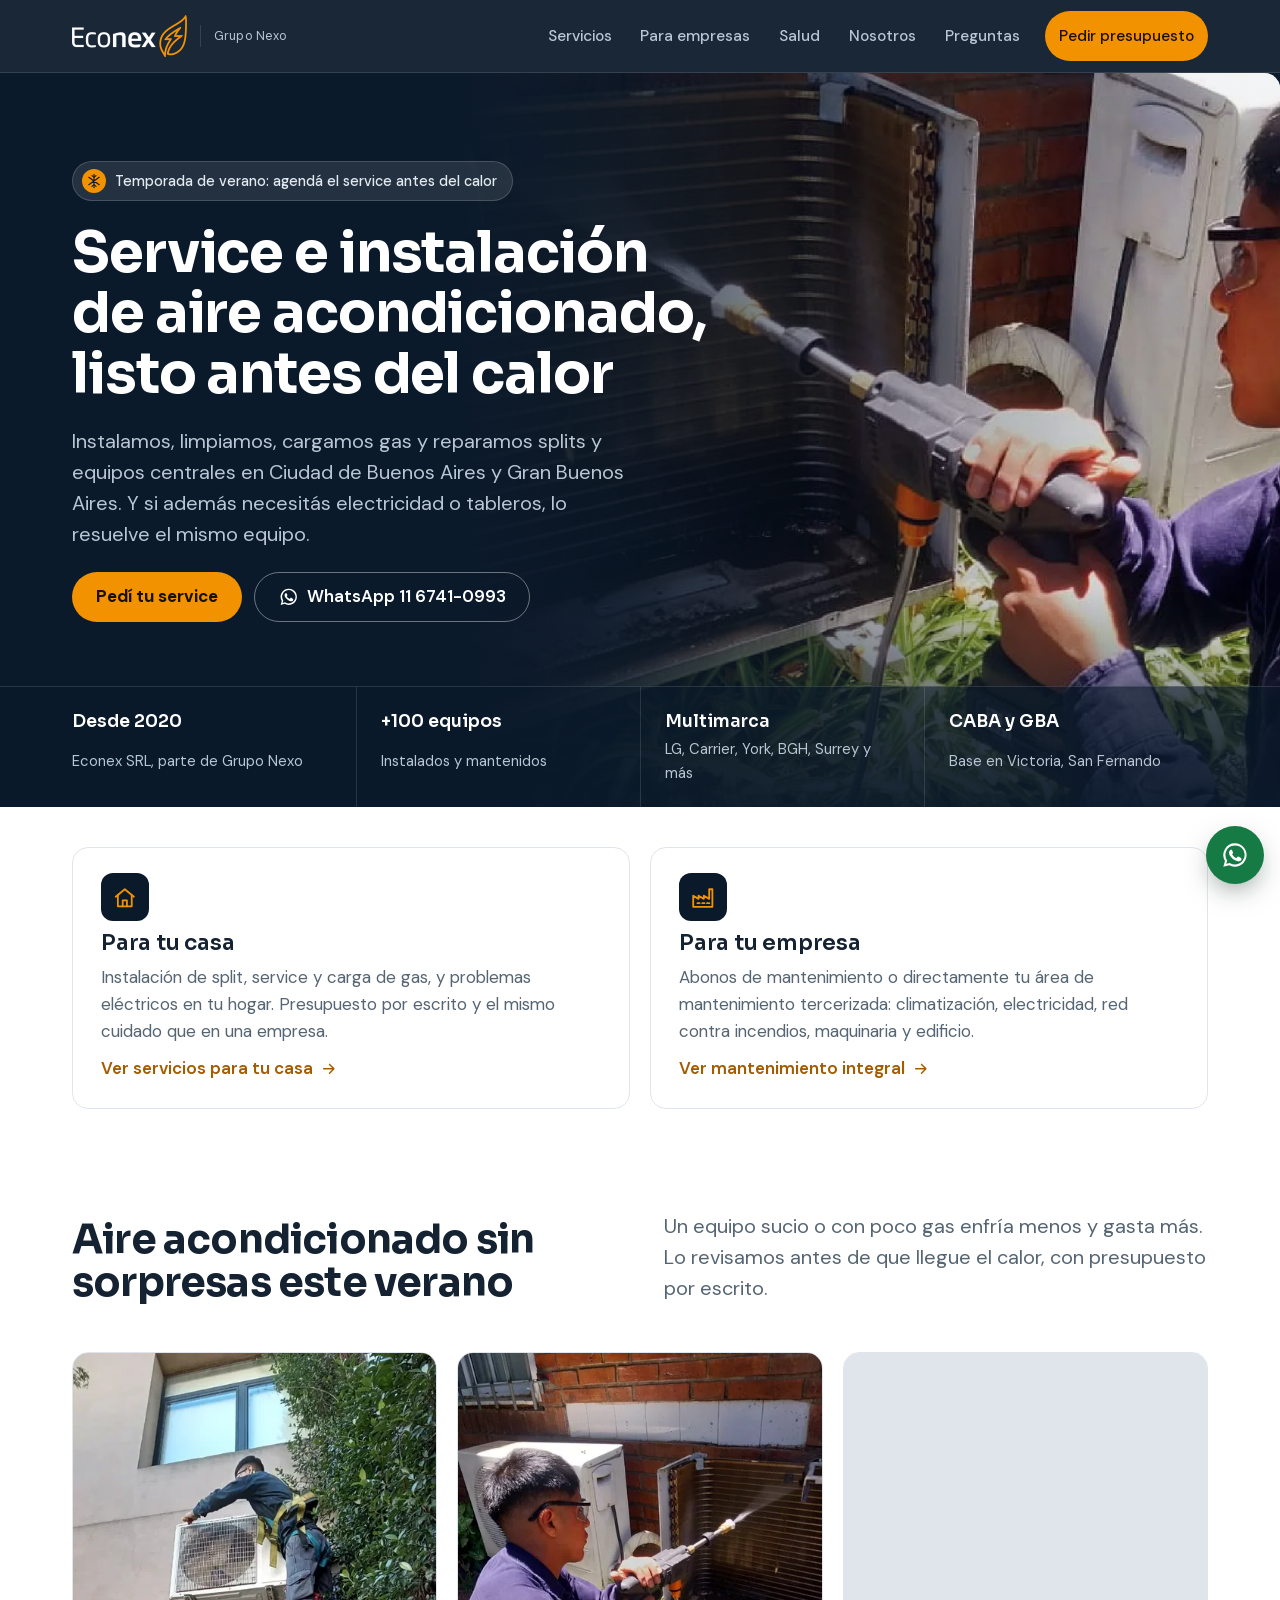
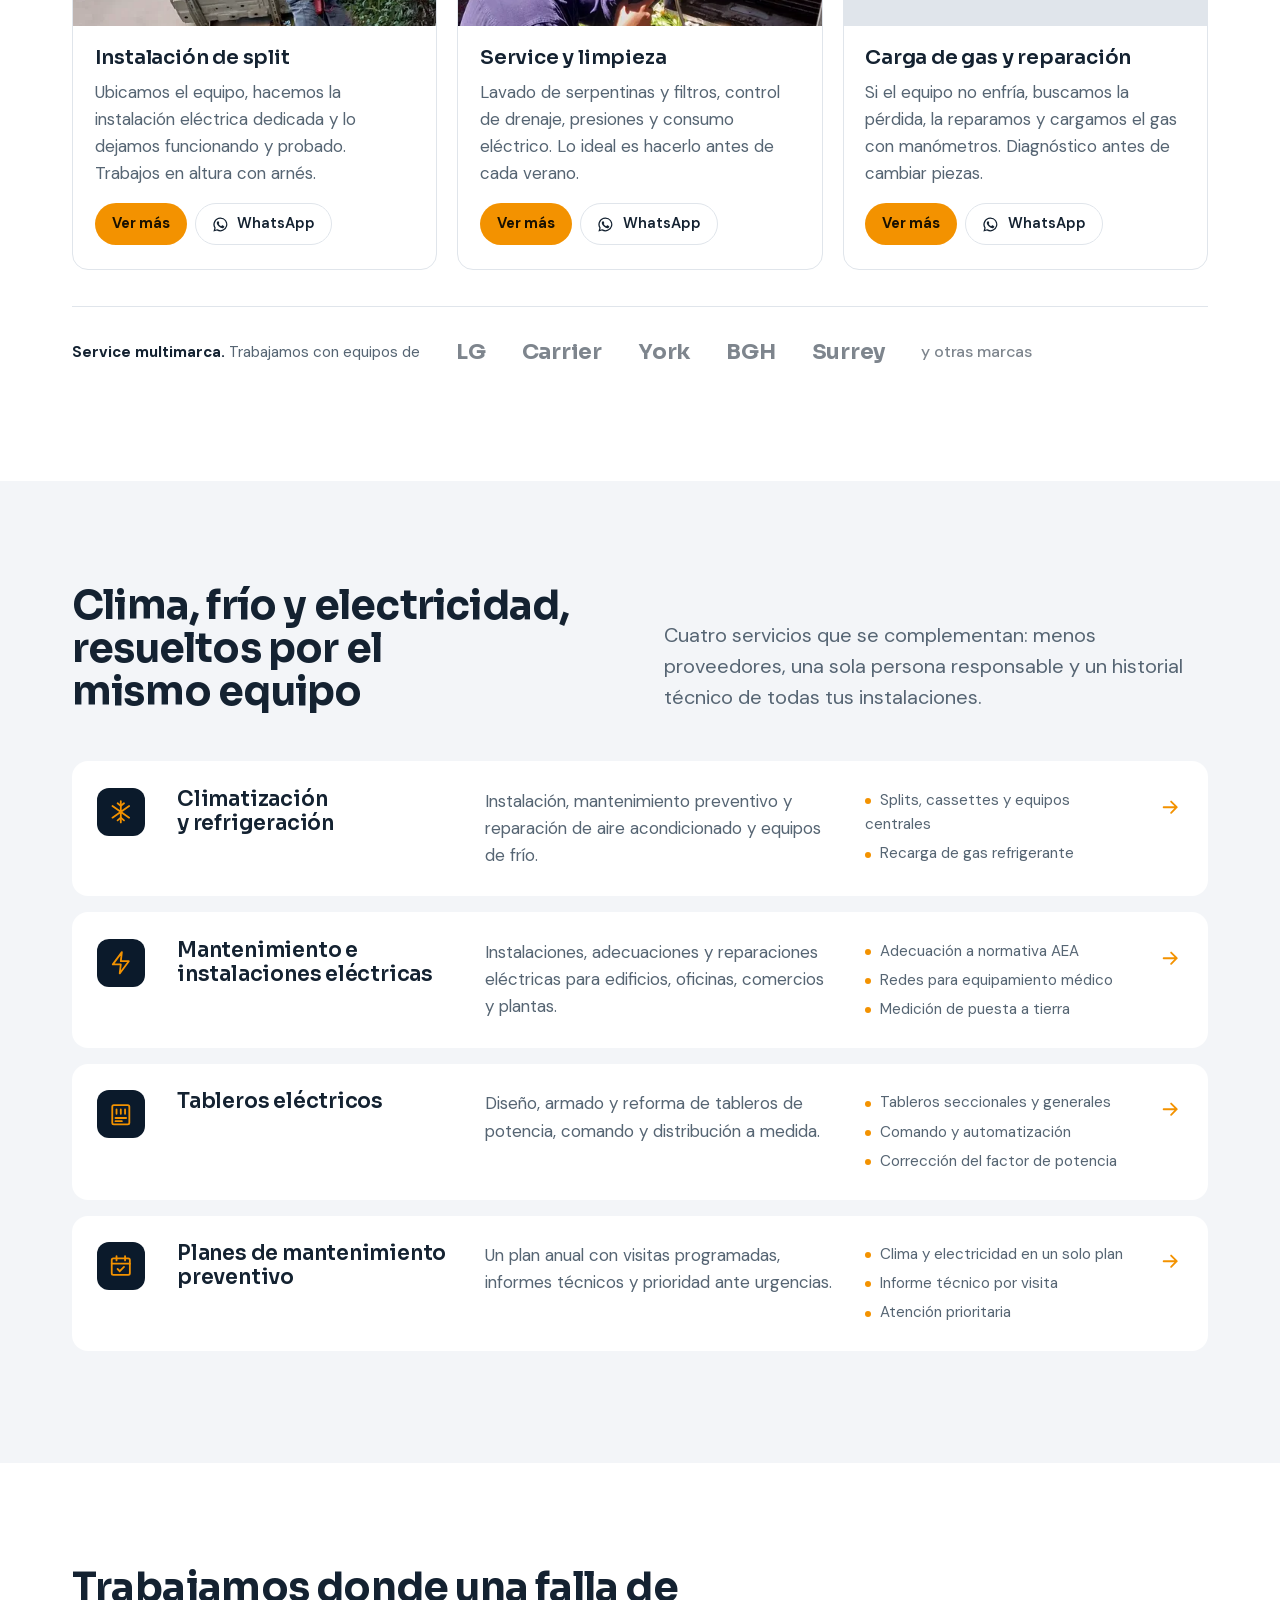
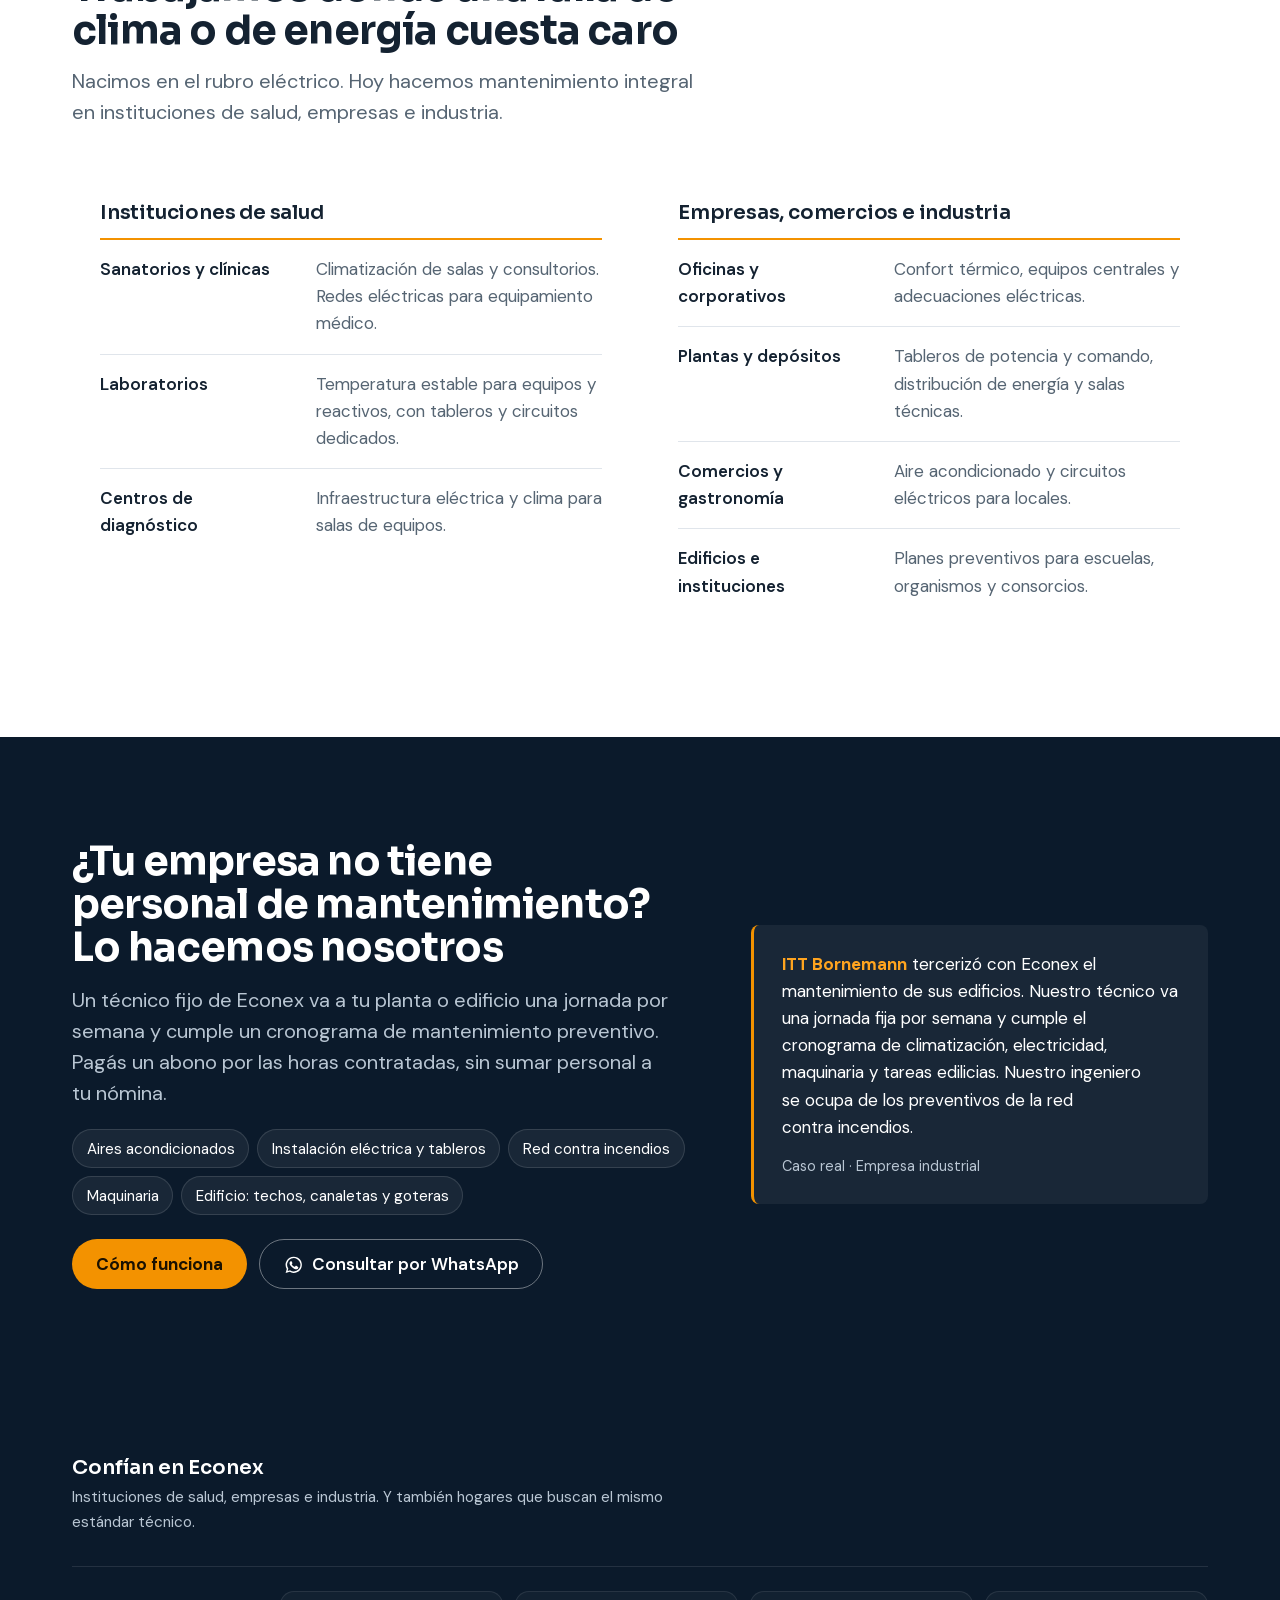
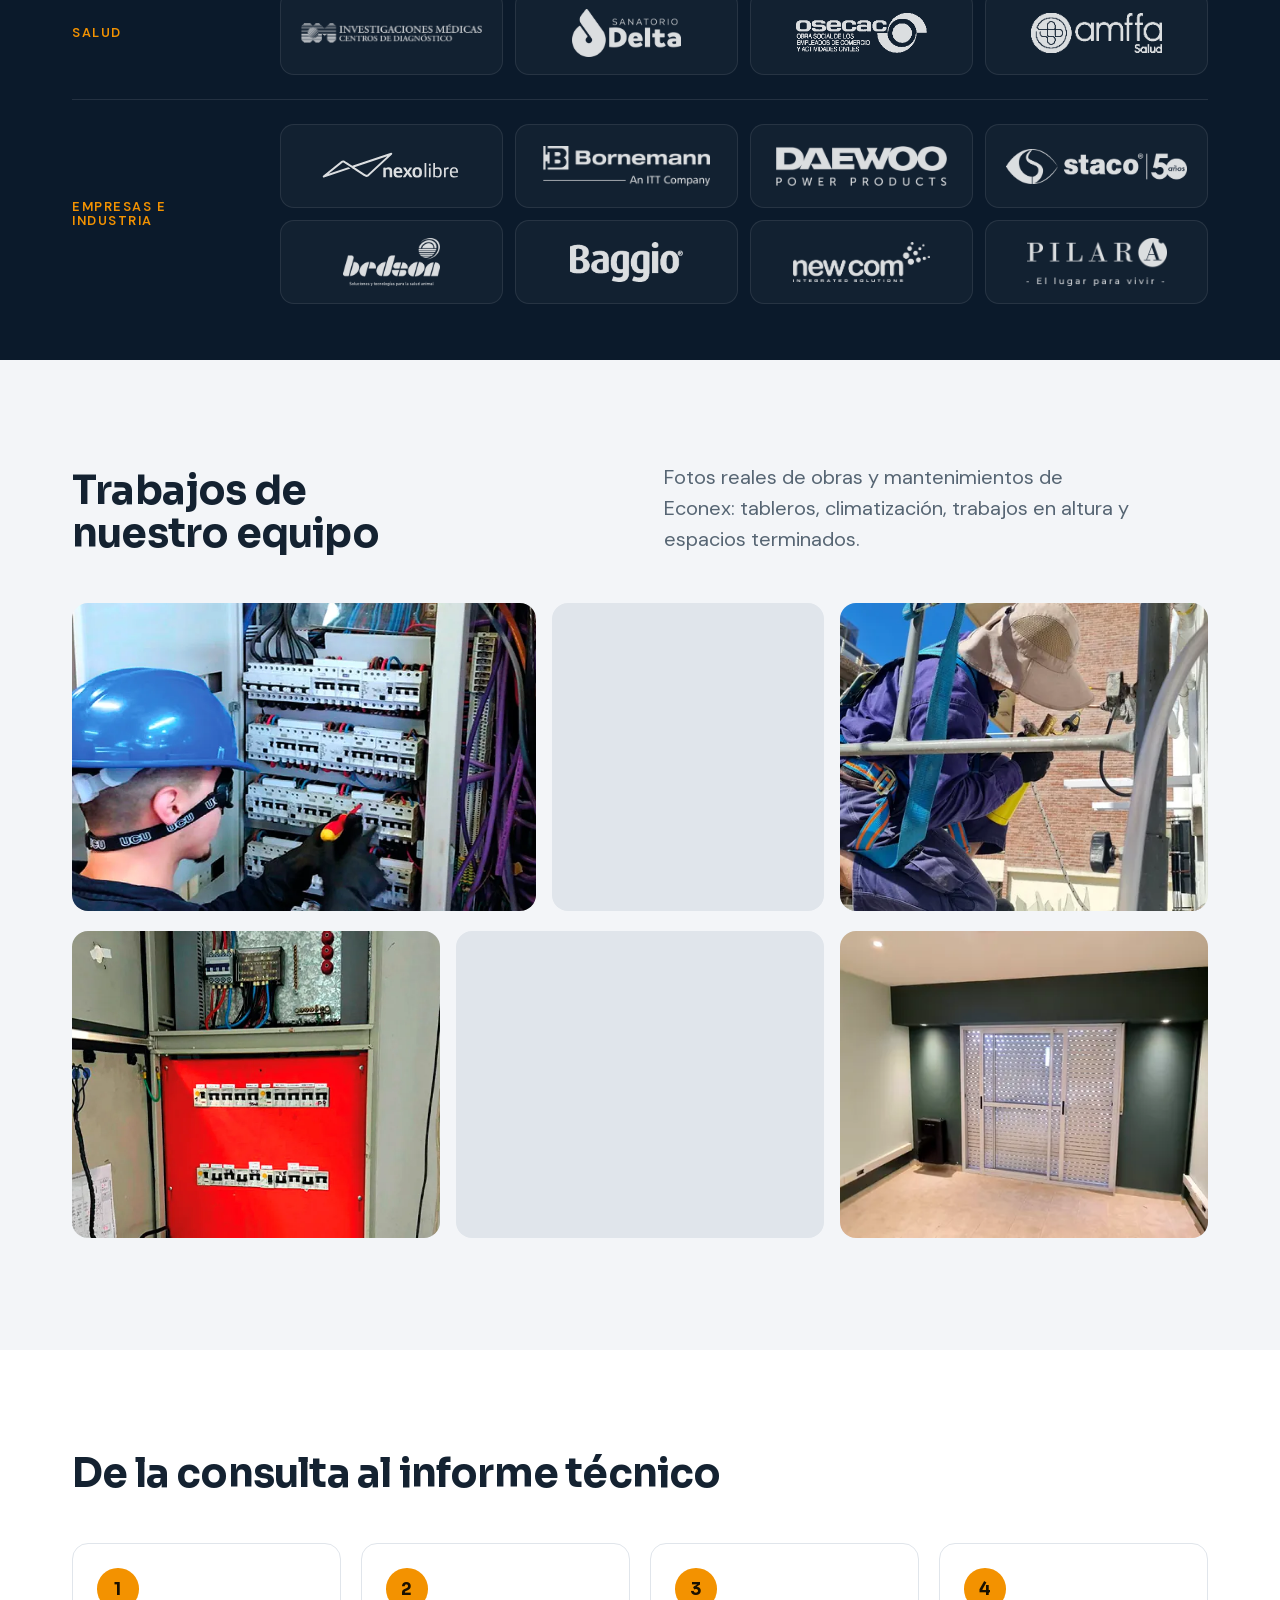
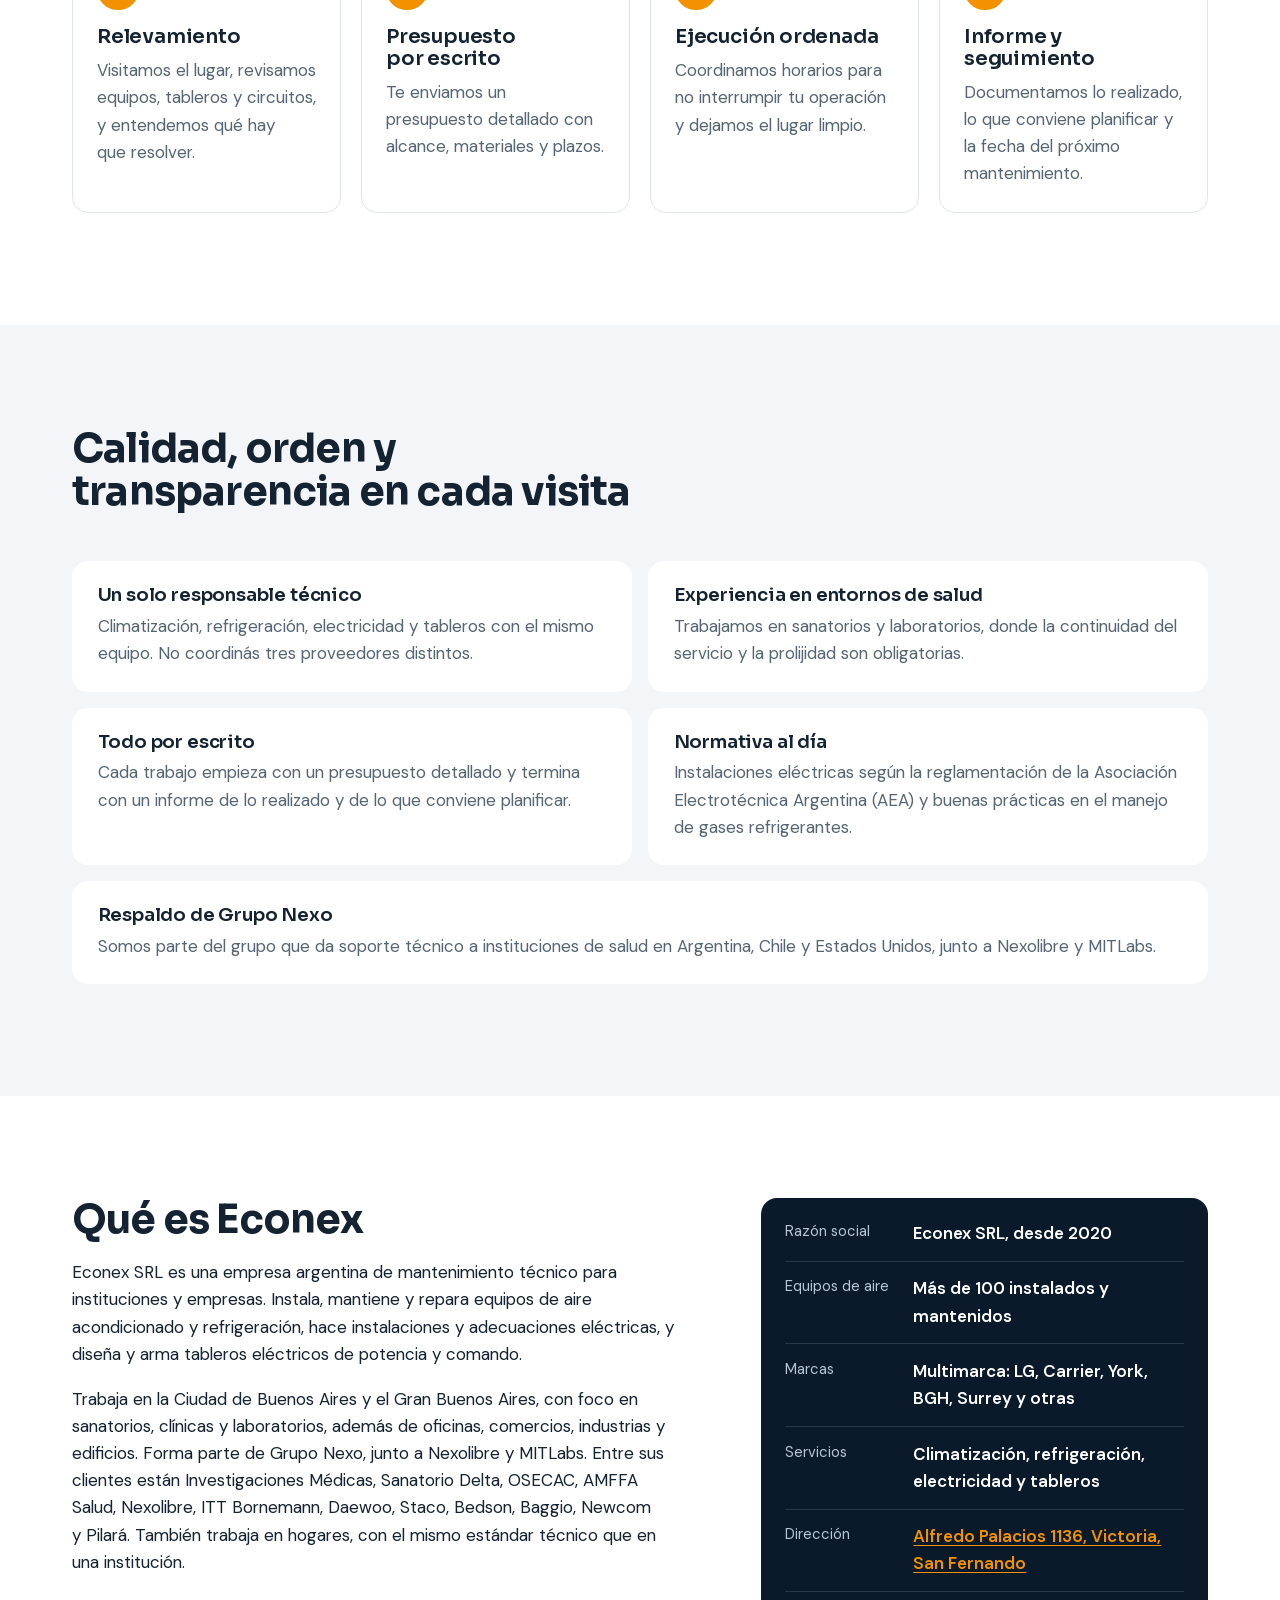
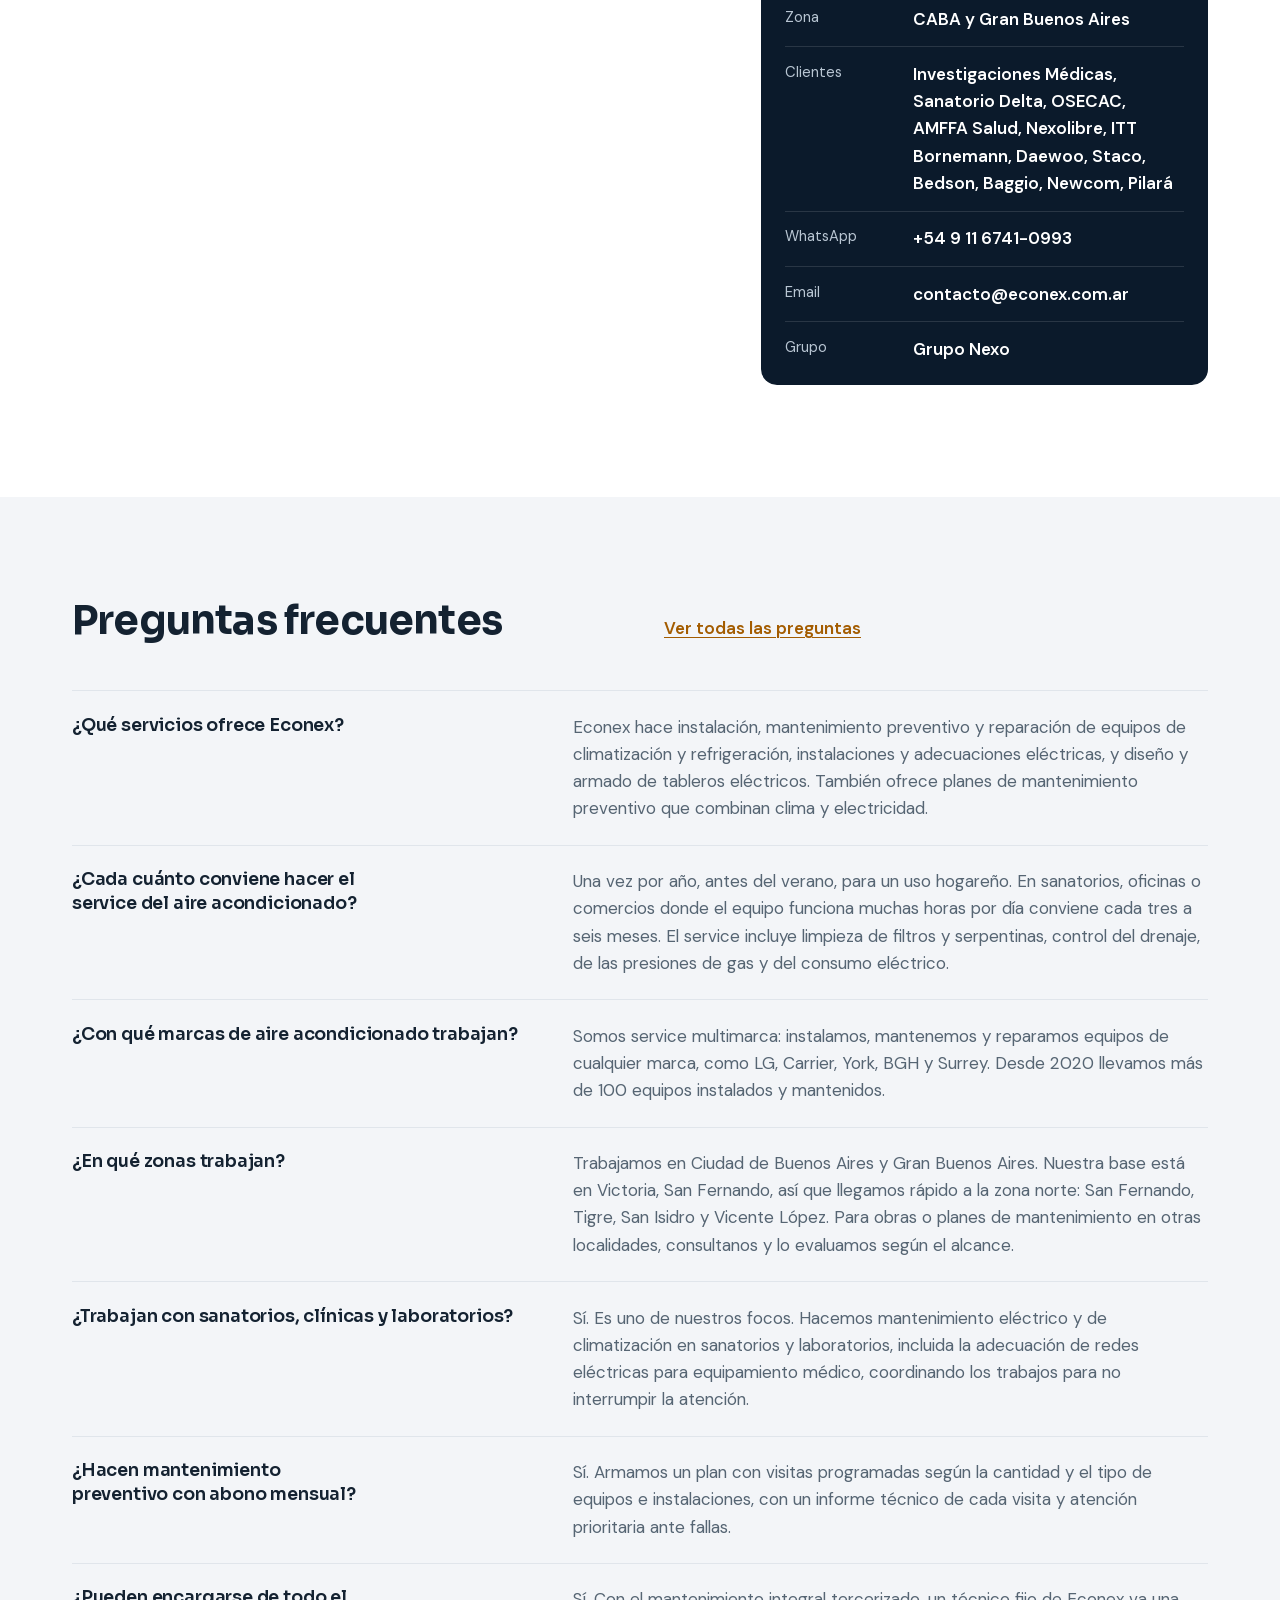
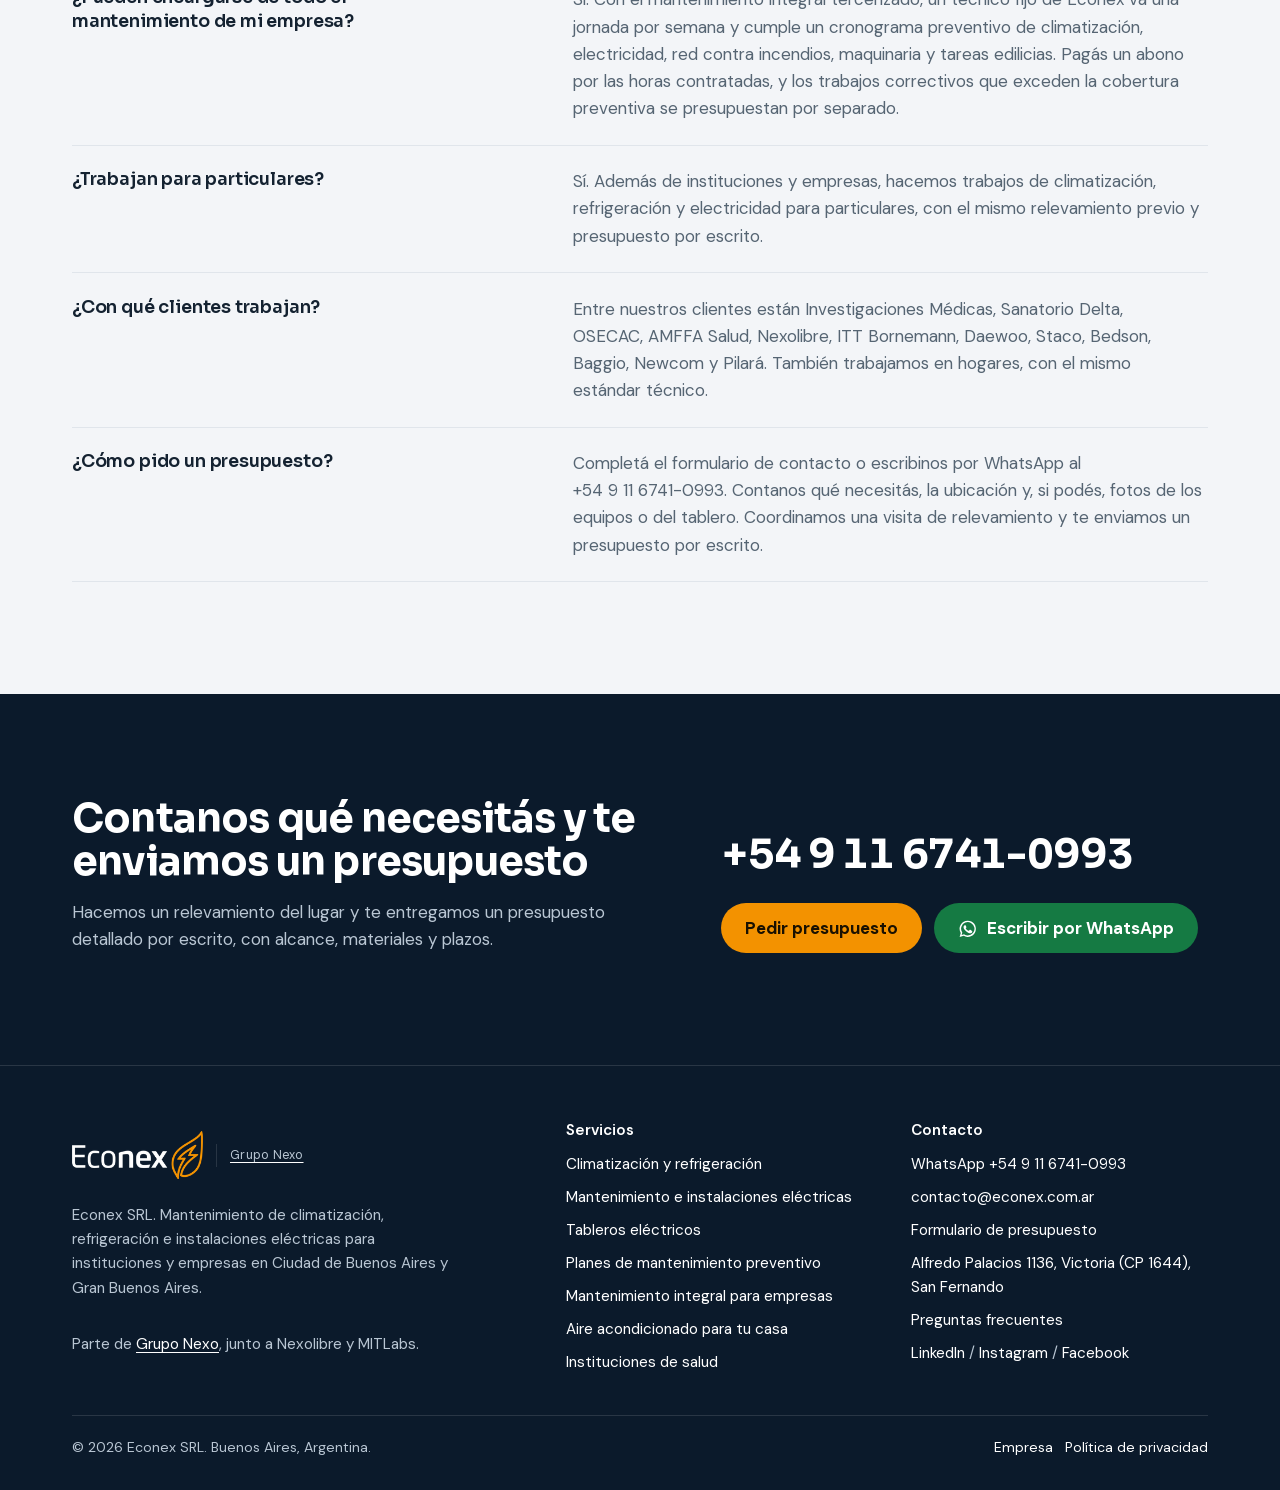
==== commit 48b59bdb: "Medir todas las páginas y limpiar la home copiada desde Cloudflare - Google Tag Manager (GTM-N4XM5SF" ====
--- a/index.html
+++ b/index.html
@@ -48,7 +48,7 @@
 <script type="application/ld+json">{"@context": "https://schema.org", "@type": ["HVACBusiness", "Electrician"], "@id": "https://econex.com.ar/#organizacion", "name": "Econex", "legalName": "Econex SRL", "foundingDate": "2020", "url": "https://econex.com.ar/", "logo": {"@type": "ImageObject", "url": "https://econex.com.ar/assets/img/logo-econex-cuadrado.png", "width": 600, "height": 600}, "image": ["https://econex.com.ar/assets/img/og-econex.jpg", "https://econex.com.ar/assets/img/trabajos/tablero-electrico-tecnico-con-epp-1605.webp", "https://econex.com.ar/assets/img/trabajos/limpieza-condensadora-aire-acondicionado-1667.webp"], "slogan": "Mantenimiento de climatización, refrigeración y electricidad para que tu institución no se detenga", "description": "Empresa argentina de mantenimiento técnico: climatización, refrigeración, instalaciones eléctricas y tableros para instituciones de salud, empresas, comercios e industria en Ciudad de Buenos Aires y Gran Buenos Aires.", "telephone": "+5491167410993", "email": "contacto@econex.com.ar", "address": {"@type": "PostalAddress", "streetAddress": "Alfredo Palacios 1136", "postalCode": "1644", "addressLocality": "Victoria, San Fernando", "addressRegion": "Buenos Aires", "addressCountry": "AR"}, "taxID": "30-71741930-4", "geo": {"@type": "GeoCoordinates", "latitude": -34.4535017, "longitude": -58.5391568}, "hasMap": "https://maps.google.com/?cid=3645207923227995872", "areaServed": [{"@type": "City", "name": "Ciudad Autónoma de Buenos Aires"}, {"@type": "AdministrativeArea", "name": "Gran Buenos Aires"}, {"@type": "AdministrativeArea", "name": "San Fernando"}, {"@type": "AdministrativeArea", "name": "Tigre"}, {"@type": "AdministrativeArea", "name": "San Isidro"}, {"@type": "AdministrativeArea", "name": "Vicente López"}], "knowsAbout": ["climatización", "aire acondicionado", "instalación de split", "service de aire acondicionado", "service multimarca de aire acondicionado", "aire acondicionado LG", "aire acondicionado Carrier", "aire acondicionado York", "aire acondicionado BGH", "aire acondicionado Surrey", "recarga de gas refrigerante", "instalaciones eléctricas", "tableros eléctricos", "mantenimiento preventivo", "mantenimiento de sanatorios y laboratorios"], "parentOrganization": {"@type": "Organization", "name": "Grupo Nexo", "url": "https://gruponexosoluciones.com"}, "sameAs": ["https://www.linkedin.com/company/econex-electro", "https://www.instagram.com/econex_srl", "https://www.facebook.com/people/Econexsrl/61553557221241", "https://maps.google.com/?cid=3645207923227995872"], "contactPoint": [{"@type": "ContactPoint", "contactType": "sales", "telephone": "+5491167410993", "email": "contacto@econex.com.ar", "areaServed": "AR", "availableLanguage": "es"}], "hasOfferCatalog": {"@type": "OfferCatalog", "name": "Servicios de Econex", "itemListElement": [{"@type": "Offer", "itemOffered": {"@type": "Service", "name": "Climatización y refrigeración", "url": "https://econex.com.ar/servicios/climatizacion-y-refrigeracion.html"}}, {"@type": "Offer", "itemOffered": {"@type": "Service", "name": "Mantenimiento e instalaciones eléctricas", "url": "https://econex.com.ar/servicios/mantenimiento-electrico.html"}}, {"@type": "Offer", "itemOffered": {"@type": "Service", "name": "Tableros eléctricos", "url": "https://econex.com.ar/servicios/tableros-electricos.html"}}, {"@type": "Offer", "itemOffered": {"@type": "Service", "name": "Planes de mantenimiento preventivo", "url": "https://econex.com.ar/servicios/mantenimiento-preventivo.html"}}, {"@type": "Offer", "itemOffered": {"@type": "Service", "name": "Mantenimiento integral tercerizado", "url": "https://econex.com.ar/mantenimiento-integral-tercerizado.html"}}, {"@type": "Offer", "itemOffered": {"@type": "Service", "name": "Service e instalación de aire acondicionado para hogares", "url": "https://econex.com.ar/aire-acondicionado-hogar.html"}}]}}</script>
 <script type="application/ld+json">{"@context": "https://schema.org", "@type": "WebSite", "@id": "https://econex.com.ar/#sitio", "url": "https://econex.com.ar/", "name": "Econex", "inLanguage": "es-AR", "publisher": {"@id": "https://econex.com.ar/#organizacion"}}</script>
 <script type="application/ld+json">{"@context": "https://schema.org", "@type": "FAQPage", "mainEntity": [{"@type": "Question", "name": "¿Qué servicios ofrece Econex?", "acceptedAnswer": {"@type": "Answer", "text": "Econex hace instalación, mantenimiento preventivo y reparación de equipos de climatización y refrigeración, instalaciones y adecuaciones eléctricas, y diseño y armado de tableros eléctricos. También ofrece planes de mantenimiento preventivo que combinan clima y electricidad."}}, {"@type": "Question", "name": "¿Cada cuánto conviene hacer el service del aire acondicionado?", "acceptedAnswer": {"@type": "Answer", "text": "Una vez por año, antes del verano, para un uso hogareño. En sanatorios, oficinas o comercios donde el equipo funciona muchas horas por día conviene cada tres a seis meses. El service incluye limpieza de filtros y serpentinas, control del drenaje, de las presiones de gas y del consumo eléctrico."}}, {"@type": "Question", "name": "¿Con qué marcas de aire acondicionado trabajan?", "acceptedAnswer": {"@type": "Answer", "text": "Somos service multimarca: instalamos, mantenemos y reparamos equipos de cualquier marca, como LG, Carrier, York, BGH y Surrey. Desde 2020 llevamos más de 100 equipos instalados y mantenidos."}}, {"@type": "Question", "name": "¿En qué zonas trabajan?", "acceptedAnswer": {"@type": "Answer", "text": "Trabajamos en Ciudad de Buenos Aires y Gran Buenos Aires. Nuestra base está en Victoria, San Fernando, así que llegamos rápido a la zona norte: San Fernando, Tigre, San Isidro y Vicente López. Para obras o planes de mantenimiento en otras localidades, consultanos y lo evaluamos según el alcance."}}, {"@type": "Question", "name": "¿Trabajan con sanatorios, clínicas y laboratorios?", "acceptedAnswer": {"@type": "Answer", "text": "Sí. Es uno de nuestros focos. Hacemos mantenimiento eléctrico y de climatización en sanatorios y laboratorios, incluida la adecuación de redes eléctricas para equipamiento médico, coordinando los trabajos para no interrumpir la atención."}}, {"@type": "Question", "name": "¿Hacen mantenimiento preventivo con abono mensual?", "acceptedAnswer": {"@type": "Answer", "text": "Sí. Armamos un plan con visitas programadas según la cantidad y el tipo de equipos e instalaciones, con un informe técnico de cada visita y atención prioritaria ante fallas."}}, {"@type": "Question", "name": "¿Pueden encargarse de todo el mantenimiento de mi empresa?", "acceptedAnswer": {"@type": "Answer", "text": "Sí. Con el mantenimiento integral tercerizado, un técnico fijo de Econex va una jornada por semana y cumple un cronograma preventivo de climatización, electricidad, red contra incendios, maquinaria y tareas edilicias. Pagás un abono por las horas contratadas, y los trabajos correctivos que exceden la cobertura preventiva se presupuestan por separado."}}, {"@type": "Question", "name": "¿Trabajan para particulares?", "acceptedAnswer": {"@type": "Answer", "text": "Sí. Además de instituciones y empresas, hacemos trabajos de climatización, refrigeración y electricidad para particulares, con el mismo relevamiento previo y presupuesto por escrito."}}, {"@type": "Question", "name": "¿Con qué clientes trabajan?", "acceptedAnswer": {"@type": "Answer", "text": "Entre nuestros clientes están Investigaciones Médicas, Sanatorio Delta, OSECAC, AMFFA Salud, Nexolibre, ITT Bornemann, Daewoo, Staco, Bedson, Baggio, Newcom y Pilará. También trabajamos en hogares, con el mismo estándar técnico."}}, {"@type": "Question", "name": "¿Cómo pido un presupuesto?", "acceptedAnswer": {"@type": "Answer", "text": "Completá el formulario de contacto o escribinos por WhatsApp al +54 9 11 6741-0993. Contanos qué necesitás, la ubicación y, si podés, fotos de los equipos o del tablero. Coordinamos una visita de relevamiento y te enviamos un presupuesto por escrito."}}]}</script>
-<script type="application/ld+json">{"@context": "https://schema.org", "@type": "WebPage", "url": "https://econex.com.ar/", "name": "Service e instalación de aire acondicionado | Econex", "inLanguage": "es-AR", "isPartOf": {"@id": "https://econex.com.ar/#sitio"}, "about": {"@id": "https://econex.com.ar/#organizacion"}, "dateModified": "2026-10-19", "primaryImageOfPage": "https://econex.com.ar/assets/img/trabajos/tablero-electrico-tecnico-con-epp-1605.webp"}</script>
+<script type="application/ld+json">{"@context": "https://schema.org", "@type": "WebPage", "url": "https://econex.com.ar/", "name": "Service e instalación de aire acondicionado | Econex", "inLanguage": "es-AR", "isPartOf": {"@id": "https://econex.com.ar/#sitio"}, "about": {"@id": "https://econex.com.ar/#organizacion"}, "dateModified": "2026-10-27", "primaryImageOfPage": "https://econex.com.ar/assets/img/trabajos/tablero-electrico-tecnico-con-epp-1605.webp"}</script>
 </head>
 <body>
 <!-- Google Tag Manager (noscript) -->
@@ -234,7 +234,7 @@
       <div><h3>Experiencia en entornos de salud</h3><p>Trabajamos en sanatorios y laboratorios, donde la continuidad del servicio y la prolijidad son obligatorias.</p></div>
       <div><h3>Todo por escrito</h3><p>Cada trabajo empieza con un presupuesto detallado y termina con un informe de lo realizado y de lo que conviene planificar.</p></div>
       <div><h3>Normativa al día</h3><p>Instalaciones eléctricas según la reglamentación de la Asociación Electrotécnica Argentina (AEA) y buenas prácticas en el manejo de gases refrigerantes.</p></div>
-      <div><h3>Respaldo de Grupo Nexo</h3><p>Somos parte del grupo que da soporte técnico a institutions de salud en Argentina, Chile y Estados Unidos, junto a Nexolibre y MITLabs.</p></div>
+      <div><h3>Respaldo de Grupo Nexo</h3><p>Somos parte del grupo que da soporte técnico a instituciones de salud en Argentina, Chile y Estados Unidos, junto a Nexolibre y MITLabs.</p></div>
     </div>
   </div>
 </section>
@@ -255,7 +255,7 @@
       <div><dt>Zona</dt><dd>CABA y Gran Buenos Aires</dd></div>
       <div><dt>Clientes</dt><dd>Investigaciones Médicas, Sanatorio Delta, OSECAC, AMFFA Salud, Nexolibre, ITT Bornemann, Daewoo, Staco, Bedson, Baggio, Newcom, Pilará</dd></div>
       <div><dt>WhatsApp</dt><dd>+54 9 11 6741-0993</dd></div>
-      <div><dt>Email</dt><dd><a href="/cdn-cgi/l/email-protection" class="__cf_email__" data-cfemail="395a56574d585a4d56795c5a56575c41175a565417584b">[email&#160;protected]</a></dd></div>
+      <div><dt>Email</dt><dd>contacto@econex.com.ar</dd></div>
       <div><dt>Grupo</dt><dd>Grupo Nexo</dd></div>
     </dl>
   </div>
@@ -292,7 +292,7 @@
         <li><a href="instituciones-de-salud.html">Instituciones de salud</a></li></ul></div>
       <div><h2>Contacto</h2><ul>
         <li><a href="https://wa.me/5491167410993?text=Hola%20Econex%2C%20quiero%20pedir%20un%20presupuesto." rel="noopener" target="_blank">WhatsApp +54 9 11 6741-0993</a></li>
-        <li><a href="/cdn-cgi/l/email-protection#1e7d71706a7f7d6a715e7b7d71707b66307d7173307f6c"><span class="__cf_email__" data-cfemail="2e4d41405a4f4d5a416e4b4d41404b56004d4143004f5c">[email&#160;protected]</span></a></li>
+        <li><a href="mailto:contacto@econex.com.ar">contacto@econex.com.ar</a></li>
         <li><a href="contacto.html">Formulario de presupuesto</a></li>
         <li><a href="https://maps.app.goo.gl/mrSBR9cGimJLiuqK8" rel="noopener" target="_blank">Alfredo Palacios 1136, Victoria (CP 1644), San Fernando</a></li>
         <li><a href="preguntas-frecuentes.html">Preguntas frecuentes</a></li>
@@ -302,7 +302,6 @@
   </div>
 </footer>
 <a class="wa-float" href="https://wa.me/5491167410993?text=Hola%20Econex%2C%20quiero%20pedir%20un%20presupuesto." rel="noopener" target="_blank" aria-label="Escribinos por WhatsApp"><svg viewBox="0 0 24 24" fill="currentColor" aria-hidden="true"><path d="M12 2a10 10 0 0 0-8.6 15.1L2 22l5-1.3A10 10 0 1 0 12 2Zm0 18.2a8.2 8.2 0 0 1-4.2-1.2l-.3-.2-3 .8.8-2.9-.2-.3A8.2 8.2 0 1 1 12 20.2Zm4.5-6.1c-.2-.1-1.5-.7-1.7-.8-.2-.1-.4-.1-.6.1l-.8 1c-.1.2-.3.2-.5.1a6.7 6.7 0 0 1-3.3-2.9c-.3-.4.3-.4.7-1.4.1-.2 0-.3 0-.4l-.8-1.8c-.2-.5-.4-.4-.6-.4h-.5a1 1 0 0 0-.7.3 3 3 0 0 0-.9 2.2 5.2 5.2 0 0 0 1.1 2.7 11.8 11.8 0 0 0 4.5 4c1.7.7 2.3.8 3.2.6a2.7 2.7 0 0 0 1.8-1.2 2.2 2.2 0 0 0 .1-1.3c0-.1-.2-.2-.5-.3Z"/></svg></a>
-<script data-cfasync="false" src="/cdn-cgi/scripts/5c5dd728/cloudflare-static/email-decode.min.js"></script><script src="assets/js/main.js" defer></script>
-<script type="module" src="https://static.cloudflareinsights.com/beacon.min.js/vce701823e78c4301a35b7e07294d87301792088814092" integrity="sha512-UKNk8GbxkABxKcXYuLkO16EleLGUkcvJWtpSNmExE0Too3ZaFAxTscNWEc1OdAv5/BikHawapSCaiD2XCmp+Bw==" data-cf-beacon='{"version":"2024.11.0","token":"1ee654573e254291915073a8e054ba7c","r":1,"spa":2}' crossorigin="anonymous"></script>
+<script src="assets/js/main.js" defer></script>
 </body>
 </html>
